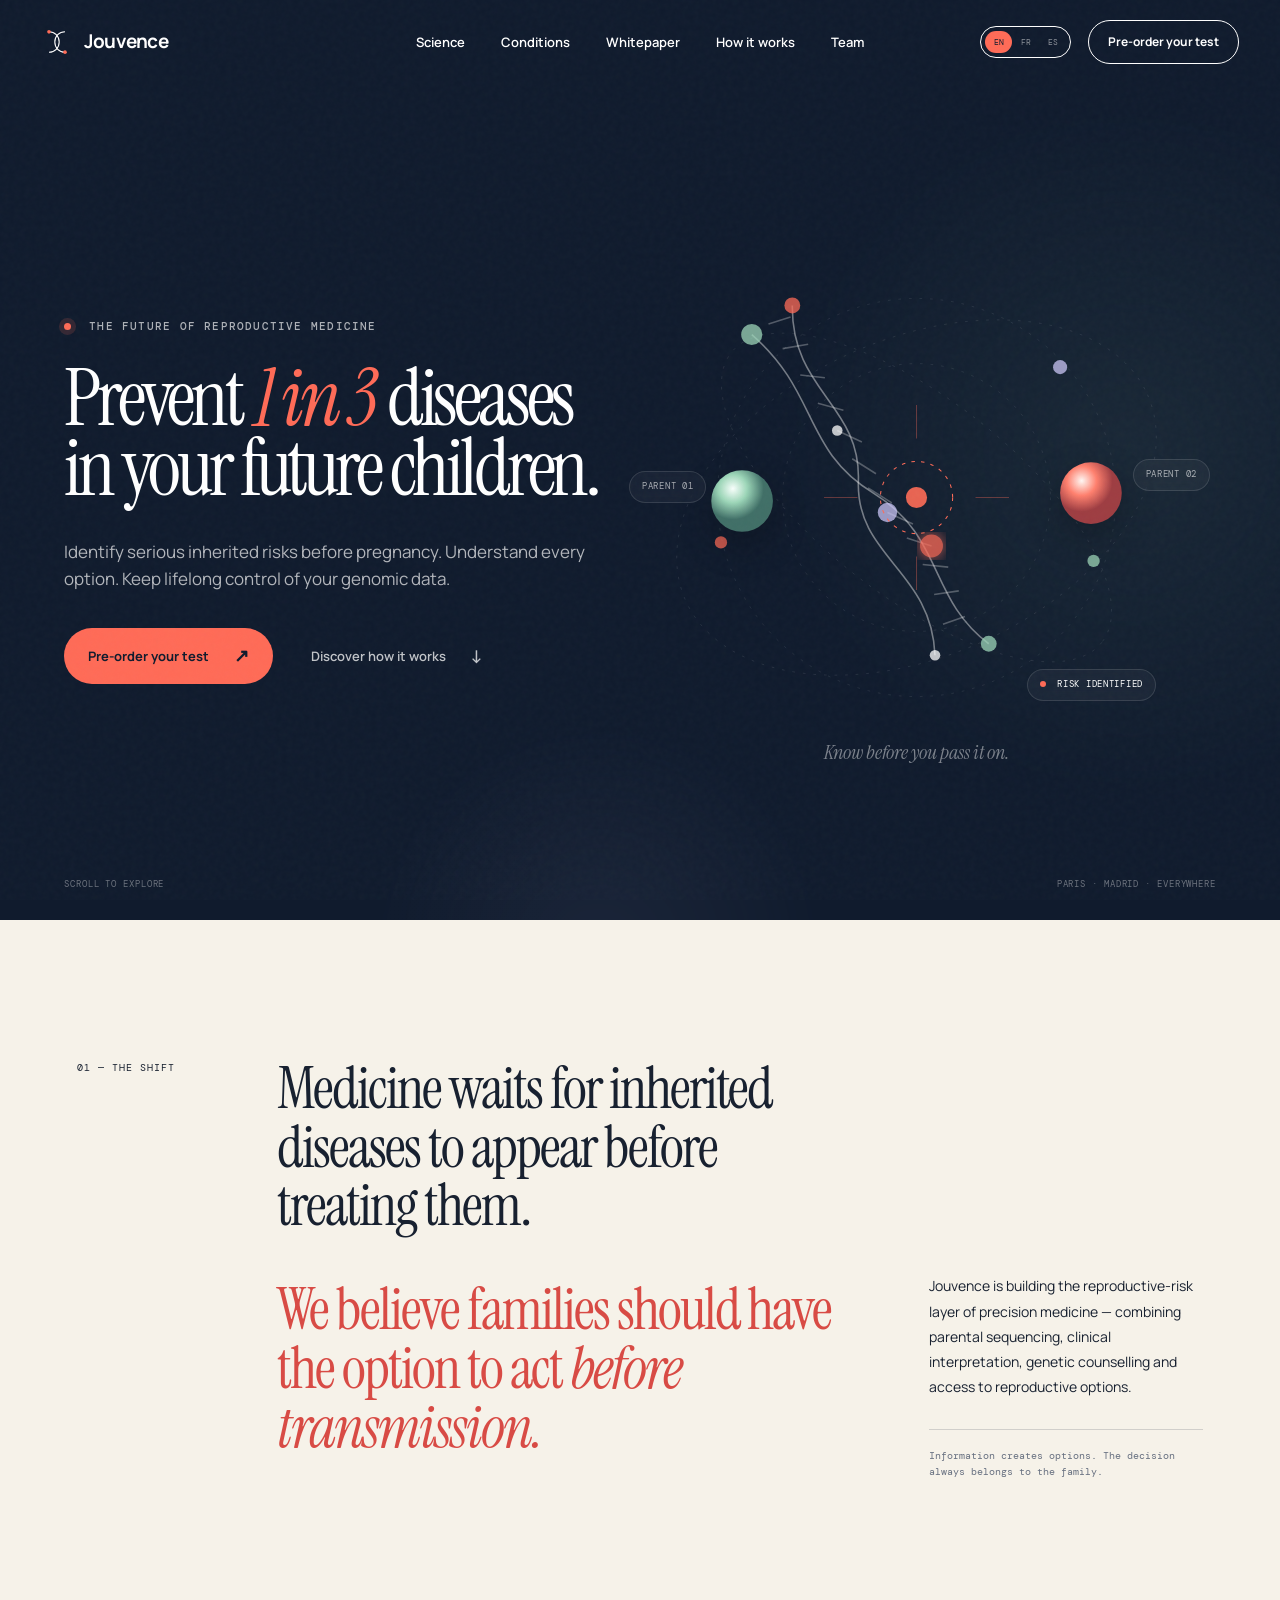
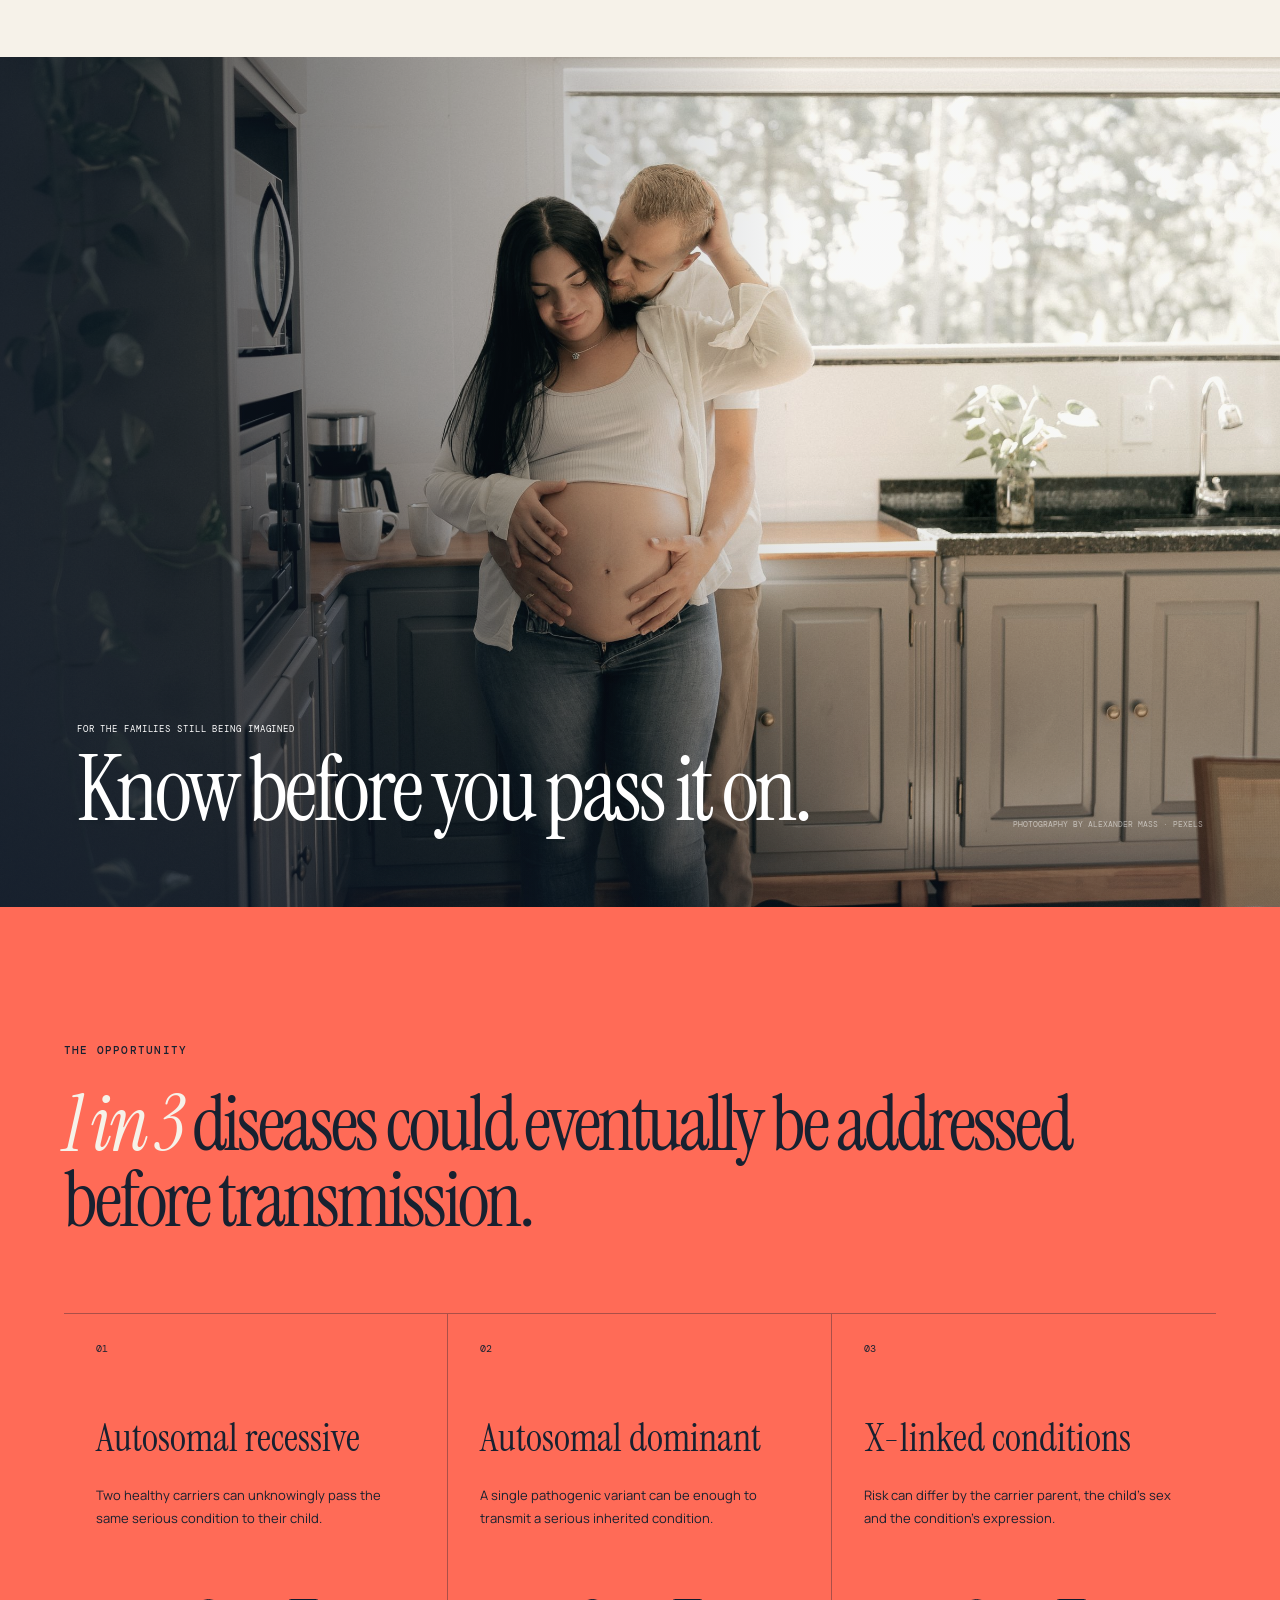
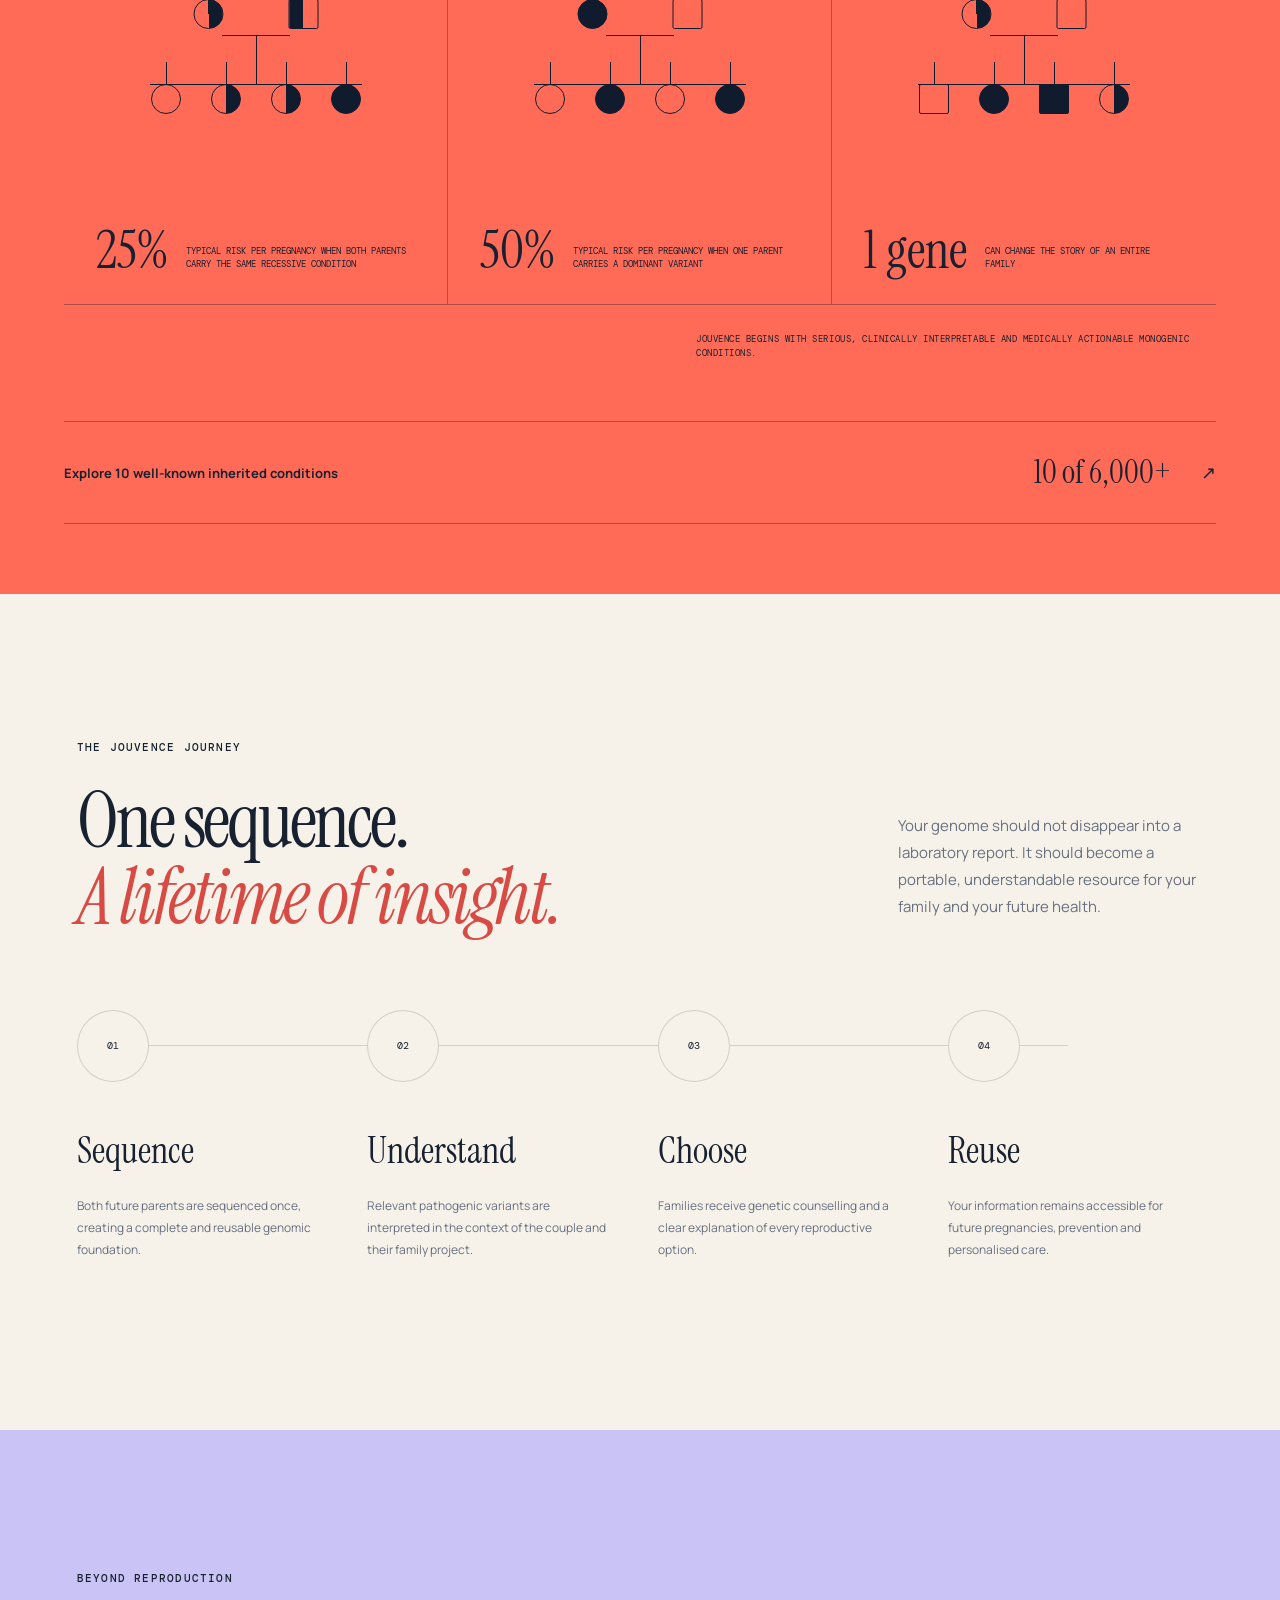
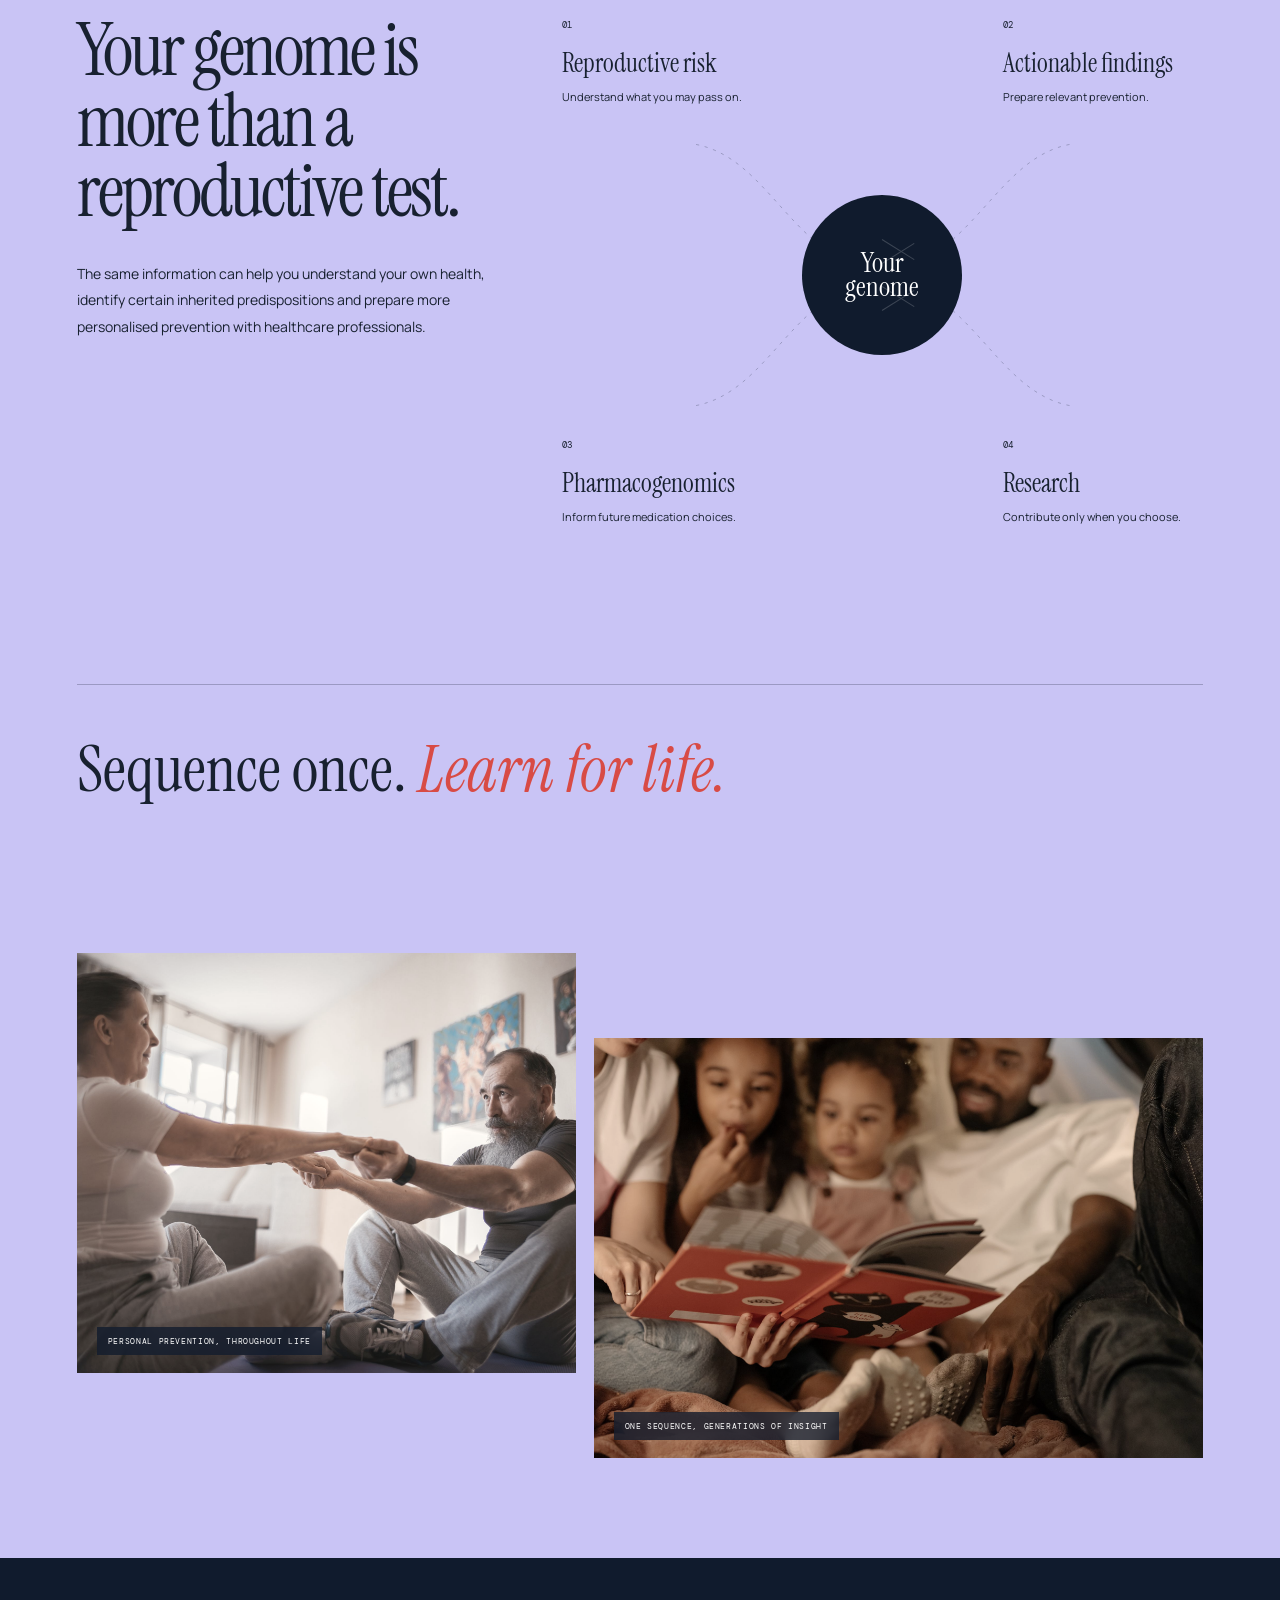
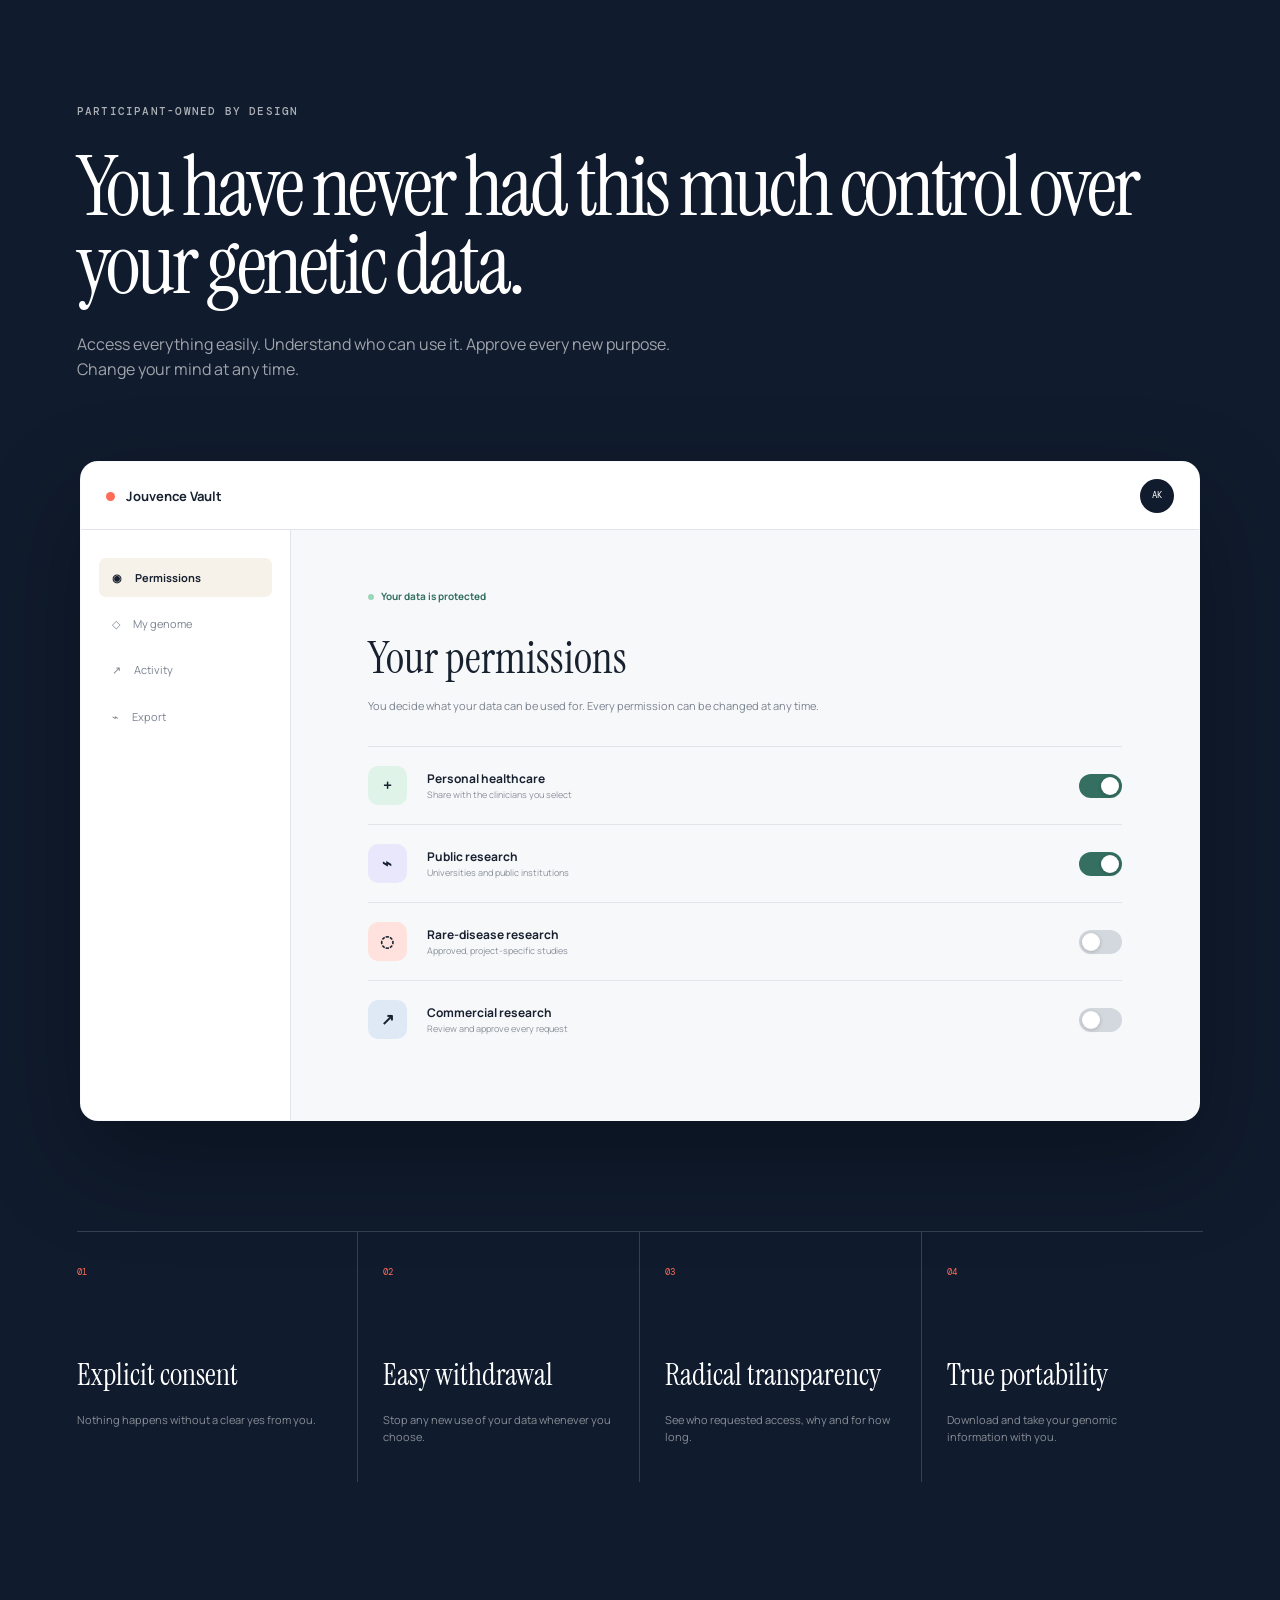
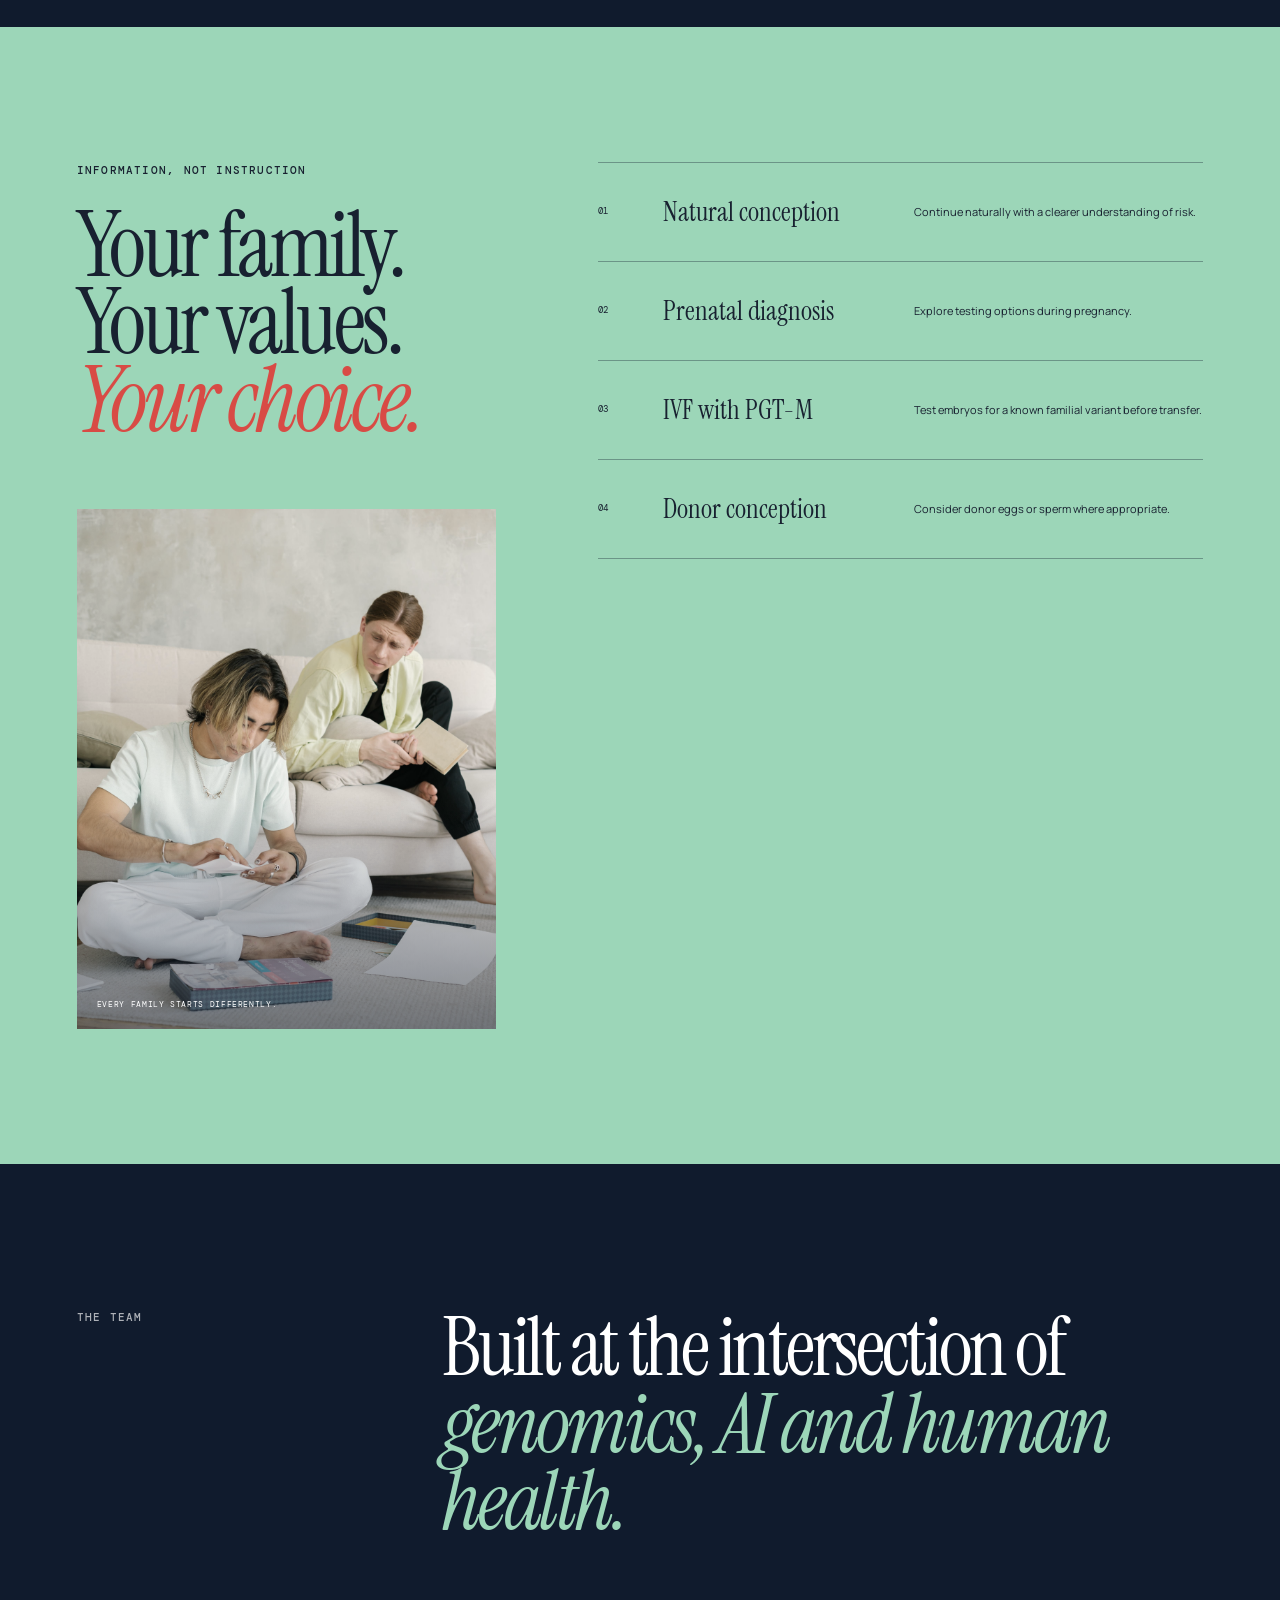
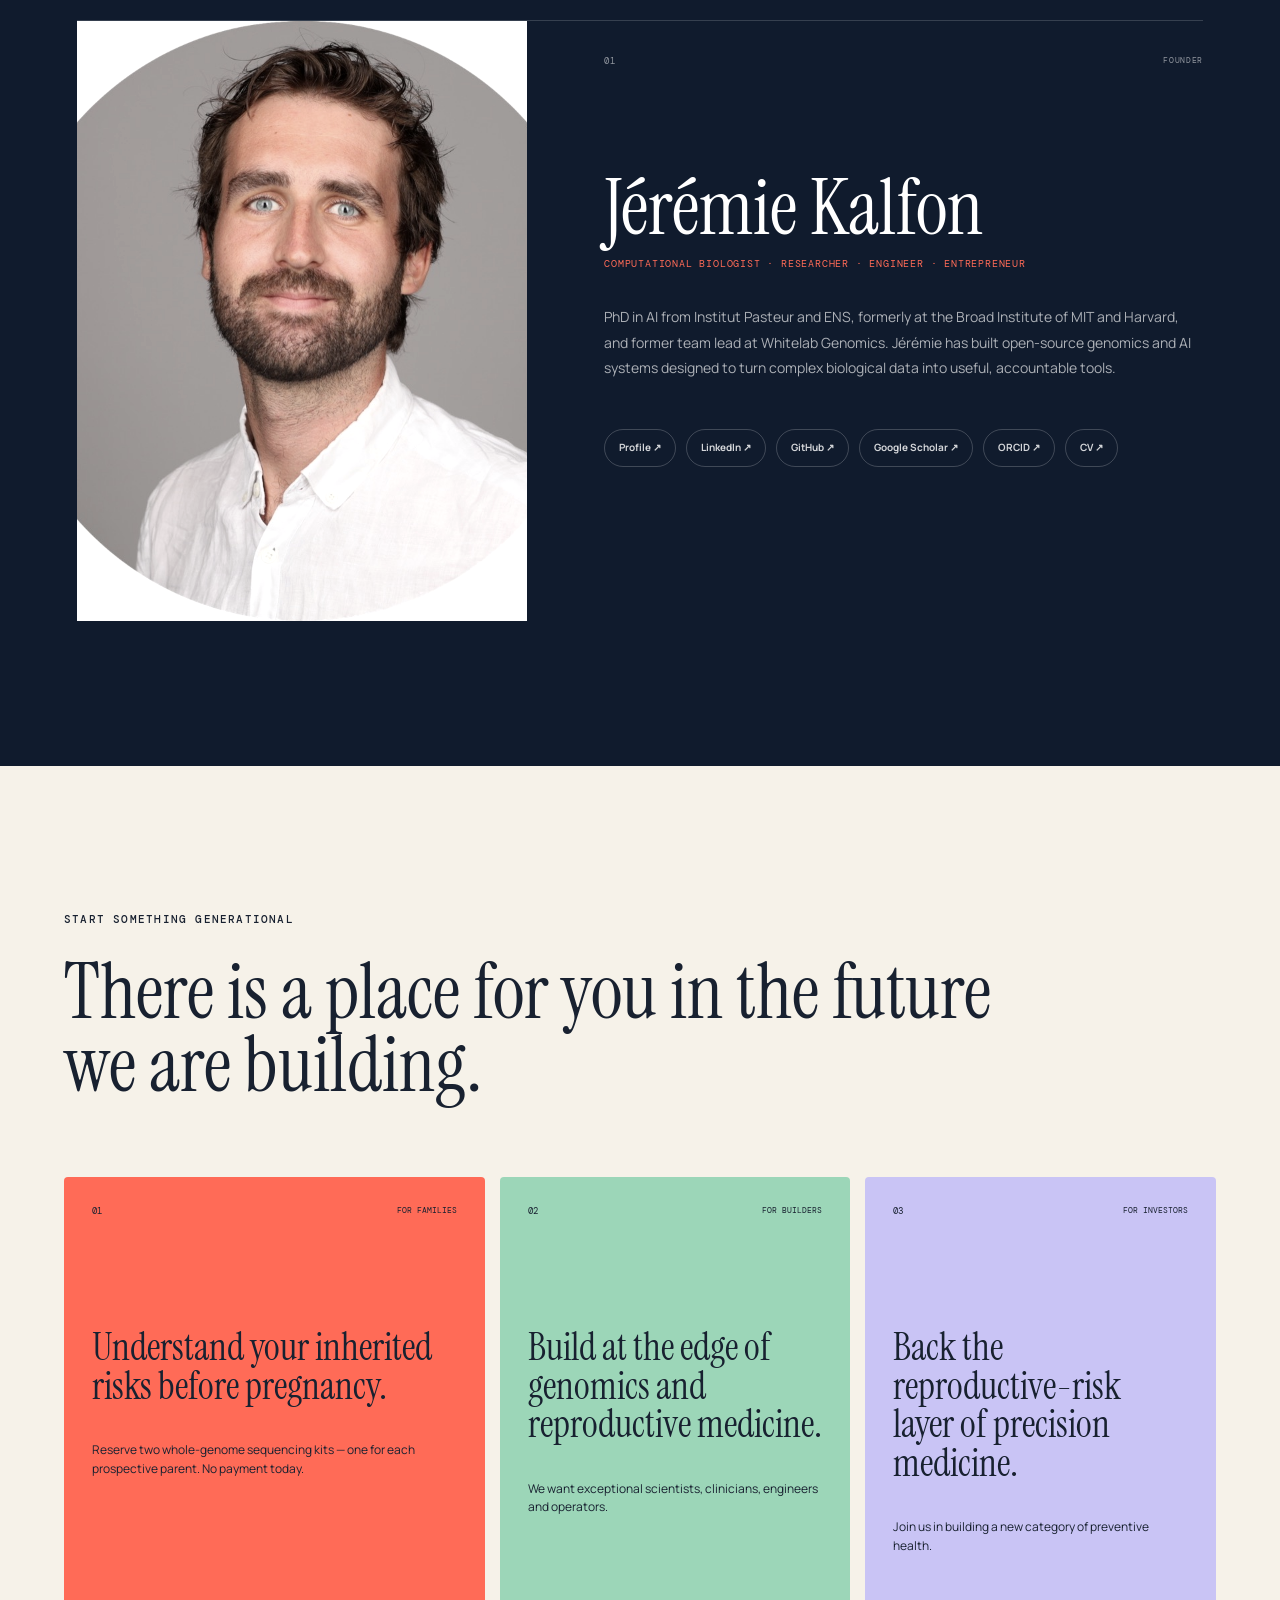
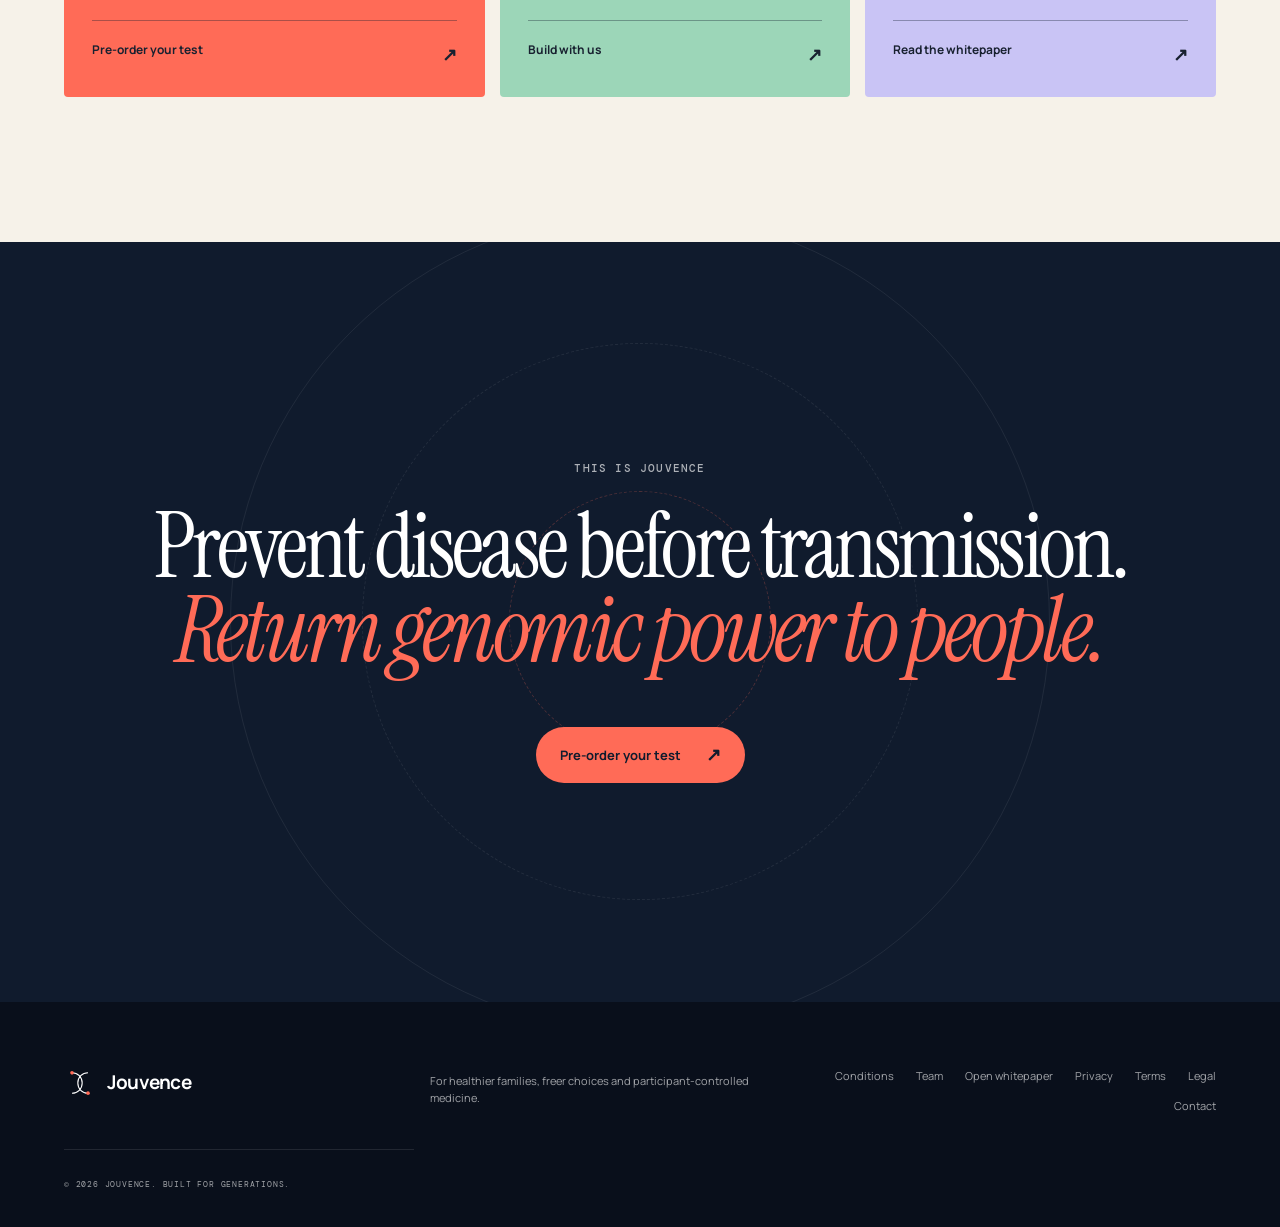
==== index.html @ 19204c52 "Optimize multilingual landing assets" ====
<!doctype html>
<html lang="en">
  <head>
    <meta charset="UTF-8" />
    <meta name="viewport" content="width=device-width, initial-scale=1.0" />
    <meta
      name="description"
      content="Jouvence identifies serious inherited risks before pregnancy and gives families control over their genomic data."
    />
    <title>Jouvence — Know before you pass it on</title>
    <script>document.documentElement.classList.add("js");</script>
    <link rel="stylesheet" href="styles.css" />
  </head>
  <body data-page="home">
    <div class="page-grain" aria-hidden="true"></div>

    <header class="site-header" data-header>
      <a class="brand" href="#top" aria-label="Jouvence home">
        <svg viewBox="0 0 44 44" aria-hidden="true">
          <path d="M11 8c8 0 14 6 14 14s-6 14-14 14" />
          <path d="M33 8c-8 0-14 6-14 14s6 14 14 14" />
          <circle cx="11" cy="8" r="2.5" />
          <circle cx="33" cy="36" r="2.5" />
        </svg>
        <span>Jouvence</span>
      </a>

      <nav class="desktop-nav" aria-label="Main navigation">
        <a href="#science">Science</a>
        <a href="diseases.html">Conditions</a>
        <a href="assets/whitepaper/jouvence-whitepaper.pdf" target="_blank" rel="noopener">Whitepaper</a>
        <a href="#journey">How it works</a>
        <a href="#team">Team</a>
      </nav>

      <div class="header-actions">
        <div class="language-switcher" aria-label="Language">
          <a href="?lang=en" data-lang-option="en">EN</a><a href="?lang=fr" data-lang-option="fr">FR</a><a href="?lang=es" data-lang-option="es">ES</a>
        </div>
        <a class="header-cta" href="preorder.html">Pre-order your test</a>
      </div>
      <button class="menu-button" type="button" aria-label="Open menu" aria-expanded="false" data-menu-button>
        <span></span><span></span>
      </button>
    </header>

    <nav class="mobile-nav" aria-label="Mobile navigation" aria-hidden="true" inert data-mobile-nav>
      <div class="mobile-language-switcher language-switcher" aria-label="Language">
        <a href="?lang=en" data-lang-option="en">EN</a><a href="?lang=fr" data-lang-option="fr">FR</a><a href="?lang=es" data-lang-option="es">ES</a>
      </div>
      <a href="#science">Science</a>
      <a href="diseases.html">Conditions</a>
      <a href="assets/whitepaper/jouvence-whitepaper.pdf" target="_blank" rel="noopener">Whitepaper</a>
      <a href="#journey">How it works</a>
      <a href="#control">Your data</a>
      <a href="#team">Team</a>
      <a href="preorder.html">Pre-order your test</a>
    </nav>

    <main id="top">
      <section class="hero section-dark">
        <div class="hero-glow hero-glow-one" aria-hidden="true"></div>
        <div class="hero-glow hero-glow-two" aria-hidden="true"></div>

        <div class="hero-copy reveal">
          <p class="eyebrow eyebrow-light">
            <span class="eyebrow-dot"></span>
            The future of reproductive medicine
          </p>
          <h1>
            Prevent <em>1 in 3</em> diseases<br />
            in your future children.
          </h1>
          <p class="hero-intro">
            Identify serious inherited risks before pregnancy. Understand every option. Keep lifelong
            control of your genomic data.
          </p>
          <div class="hero-actions">
            <a class="button button-primary" href="preorder.html">
              Pre-order your test
              <span aria-hidden="true">↗</span>
            </a>
            <a class="text-link text-link-light" href="#journey">
              Discover how it works
              <span aria-hidden="true">↓</span>
            </a>
          </div>
        </div>

        <div class="genome-stage reveal reveal-delay" aria-label="Two parental genomes coming together">
          <div class="genome-label label-one">Parent 01</div>
          <div class="genome-label label-two">Parent 02</div>
          <div class="genome-label label-match"><span></span> Risk identified</div>
          <svg class="genome-orbit" viewBox="0 0 680 680" role="img" aria-labelledby="genome-title">
            <title id="genome-title">Two parental genomes converging as an inherited risk is identified</title>
            <defs>
              <radialGradient id="orbA" cx="35%" cy="30%">
                <stop offset="0" stop-color="#f9fffc" />
                <stop offset=".46" stop-color="#9cd6b8" />
                <stop offset="1" stop-color="#406f67" />
              </radialGradient>
              <radialGradient id="orbB" cx="35%" cy="30%">
                <stop offset="0" stop-color="#fff8f4" />
                <stop offset=".48" stop-color="#ff806e" />
                <stop offset="1" stop-color="#9e3d42" />
              </radialGradient>
              <filter id="softGlow">
                <feGaussianBlur stdDeviation="8" result="blur" />
                <feMerge><feMergeNode in="blur" /><feMergeNode in="SourceGraphic" /></feMerge>
              </filter>
            </defs>
            <g class="orbit-lines" fill="none">
              <ellipse cx="340" cy="340" rx="287" ry="180" transform="rotate(-24 340 340)" />
              <ellipse cx="340" cy="340" rx="267" ry="112" transform="rotate(38 340 340)" />
              <circle cx="340" cy="340" r="226" />
              <circle cx="340" cy="340" r="152" />
            </g>
            <g class="sequence sequence-one">
              <path d="M153 155c76 66 58 131 138 180s62 119 131 171" />
              <path d="M199 122c-1 98 78 112 75 199s83 101 87 198" />
              <g class="sequence-rungs">
                <path d="m172 143 25-8" /><path d="m188 171 29-5" /><path d="m208 201 28 3" />
                <path d="m228 233 29 8" /><path d="m250 264 28 13" /><path d="m267 296 27 17" />
                <path d="m285 329 27 17" /><path d="m307 357 29 13" /><path d="m329 386 28 9" />
                <path d="m347 416 29 3" /><path d="m360 450 28-4" /><path d="m370 484 25-9" />
              </g>
            </g>
            <g class="genome-nodes">
              <circle class="node node-green" cx="153" cy="155" r="12" />
              <circle class="node node-coral" cx="199" cy="122" r="9" />
              <circle class="node" cx="250" cy="264" r="6" />
              <circle class="node node-lilac" cx="307" cy="357" r="11" />
              <circle class="node node-coral pulse" cx="357" cy="395" r="13" filter="url(#softGlow)" />
              <circle class="node node-green" cx="422" cy="506" r="9" />
              <circle class="node" cx="361" cy="519" r="6" />
              <circle class="node node-lilac" cx="503" cy="192" r="8" />
              <circle class="node node-green" cx="541" cy="412" r="7" />
              <circle class="node node-coral" cx="118" cy="391" r="7" />
            </g>
            <g class="parent-orbs">
              <circle class="parent-orb parent-orb-one" cx="142" cy="344" r="35" fill="url(#orbA)" />
              <circle class="parent-orb parent-orb-two" cx="538" cy="335" r="35" fill="url(#orbB)" />
            </g>
            <g class="center-signal">
              <circle cx="340" cy="340" r="41" />
              <circle cx="340" cy="340" r="12" />
              <path d="M340 273v-38M340 445v-38M273 340h-38M445 340h-38" />
            </g>
          </svg>
          <p class="genome-caption">Know before you pass it on.</p>
        </div>

        <div class="hero-footnote">
          <span>Scroll to explore</span>
          <span>Paris · Madrid · Everywhere</span>
        </div>
      </section>

      <section class="manifesto section-light">
        <div class="manifesto-index">01 — The shift</div>
        <div class="manifesto-copy reveal">
          <p>Medicine waits for inherited diseases to appear before treating them.</p>
          <p class="manifesto-emphasis">
            We believe families should have the option to act <em>before transmission.</em>
          </p>
        </div>
        <div class="manifesto-aside reveal">
          <p>
            Jouvence is building the reproductive-risk layer of precision medicine — combining parental
            sequencing, clinical interpretation, genetic counselling and access to reproductive options.
          </p>
          <p class="small-note">Information creates options. The decision always belongs to the family.</p>
        </div>
      </section>

      <figure class="editorial-break">
        <img
          src="assets/photos/pregnant-couple-kitchen.jpg"
          alt="A couple embracing in a sunlit kitchen while expecting a child."
          width="2400"
          height="3600"
          decoding="async"
        />
        <figcaption>
          <span>For the families still being imagined</span>
          <strong>Know before you pass it on.</strong>
          <small>Photography by Alexander Mass · Pexels</small>
        </figcaption>
      </figure>

      <section class="science section-coral" id="science">
        <div class="section-heading reveal">
          <p class="eyebrow">The opportunity</p>
          <h2><span>1 in 3</span> diseases could eventually be addressed before transmission.</h2>
        </div>

        <div class="inheritance-grid">
          <article class="inheritance-card reveal">
            <div class="card-number">01</div>
            <h3>Autosomal recessive</h3>
            <p>Two healthy carriers can unknowingly pass the same serious condition to their child.</p>
            <div class="inheritance-visual" aria-hidden="true">
              <div class="parent pair-a"><i></i><i></i></div>
              <div class="cross-line"></div>
              <div class="children">
                <span class="clear"></span><span class="carrier"></span><span class="carrier"></span><span class="risk"></span>
              </div>
            </div>
            <div class="card-stat"><strong>25%</strong><span>typical risk per pregnancy when both parents carry the same recessive condition</span></div>
          </article>

          <article class="inheritance-card reveal reveal-delay-short">
            <div class="card-number">02</div>
            <h3>Autosomal dominant</h3>
            <p>A single pathogenic variant can be enough to transmit a serious inherited condition.</p>
            <div class="inheritance-visual" aria-hidden="true">
              <div class="parent pair-b"><i></i><i></i></div>
              <div class="cross-line"></div>
              <div class="children">
                <span class="clear"></span><span class="risk"></span><span class="clear"></span><span class="risk"></span>
              </div>
            </div>
            <div class="card-stat"><strong>50%</strong><span>typical risk per pregnancy when one parent carries a dominant variant</span></div>
          </article>

          <article class="inheritance-card reveal reveal-delay">
            <div class="card-number">03</div>
            <h3>X-linked conditions</h3>
            <p>Risk can differ by the carrier parent, the child’s sex and the condition’s expression.</p>
            <div class="inheritance-visual" aria-hidden="true">
              <div class="parent pair-c"><i></i><i></i></div>
              <div class="cross-line"></div>
              <div class="children mixed">
                <span class="square clear"></span><span class="risk"></span><span class="square risk"></span><span class="carrier"></span>
              </div>
            </div>
            <div class="card-stat"><strong>1 gene</strong><span>can change the story of an entire family</span></div>
          </article>
        </div>
        <p class="science-note">
          Jouvence begins with serious, clinically interpretable and medically actionable monogenic conditions.
        </p>
        <a class="disease-page-link" href="diseases.html">
          <span>Explore 10 well-known inherited conditions</span>
          <strong>10 of 6,000+ <i aria-hidden="true">↗</i></strong>
        </a>
      </section>

      <section class="journey section-light" id="journey">
        <div class="section-heading split-heading reveal">
          <div>
            <p class="eyebrow">The Jouvence journey</p>
            <h2>One sequence.<br /><em>A lifetime of insight.</em></h2>
          </div>
          <p>
            Your genome should not disappear into a laboratory report. It should become a portable,
            understandable resource for your family and your future health.
          </p>
        </div>

        <div class="journey-track">
          <article class="journey-step reveal">
            <div class="step-orb">01</div>
            <div class="step-copy">
              <h3>Sequence</h3>
              <p>Both future parents are sequenced once, creating a complete and reusable genomic foundation.</p>
            </div>
          </article>
          <article class="journey-step reveal">
            <div class="step-orb">02</div>
            <div class="step-copy">
              <h3>Understand</h3>
              <p>Relevant pathogenic variants are interpreted in the context of the couple and their family project.</p>
            </div>
          </article>
          <article class="journey-step reveal">
            <div class="step-orb">03</div>
            <div class="step-copy">
              <h3>Choose</h3>
              <p>Families receive genetic counselling and a clear explanation of every reproductive option.</p>
            </div>
          </article>
          <article class="journey-step reveal">
            <div class="step-orb">04</div>
            <div class="step-copy">
              <h3>Reuse</h3>
              <p>Your information remains accessible for future pregnancies, prevention and personalised care.</p>
            </div>
          </article>
        </div>
      </section>

      <section class="lifelong section-lilac">
        <div class="lifelong-intro reveal">
          <p class="eyebrow">Beyond reproduction</p>
          <h2>Your genome is more than a reproductive test.</h2>
          <p>
            The same information can help you understand your own health, identify certain inherited
            predispositions and prepare more personalised prevention with healthcare professionals.
          </p>
        </div>

        <div class="lifelong-map reveal">
          <div class="map-center">
            <div class="mini-helix"><span></span><span></span><span></span><span></span></div>
            <strong>Your<br />genome</strong>
          </div>
          <article class="map-item map-item-one"><span>01</span><h3>Reproductive risk</h3><p>Understand what you may pass on.</p></article>
          <article class="map-item map-item-two"><span>02</span><h3>Actionable findings</h3><p>Prepare relevant prevention.</p></article>
          <article class="map-item map-item-three"><span>03</span><h3>Pharmacogenomics</h3><p>Inform future medication choices.</p></article>
          <article class="map-item map-item-four"><span>04</span><h3>Research</h3><p>Contribute only when you choose.</p></article>
          <svg viewBox="0 0 800 560" aria-hidden="true">
            <path d="M400 280C286 260 259 134 166 117" />
            <path d="M400 280c114-20 141-146 234-163" />
            <path d="M400 280C286 300 259 426 166 443" />
            <path d="M400 280c114 20 141 146 234 163" />
          </svg>
        </div>
        <p class="lifelong-tagline reveal">Sequence once. <em>Learn for life.</em></p>
        <div class="life-photo-grid reveal">
          <figure>
            <img
              src="assets/photos/older-couple-wellness.jpg"
              alt="An older couple stretching together in their living room."
              width="2400"
              height="1600"
              loading="lazy"
              decoding="async"
            />
            <figcaption>Personal prevention, throughout life</figcaption>
          </figure>
          <figure>
            <img
              src="assets/photos/family-reading.jpg"
              alt="Parents and children reading together in a warmly lit blanket fort."
              width="2400"
              height="1600"
              loading="lazy"
              decoding="async"
            />
            <figcaption>One sequence, generations of insight</figcaption>
          </figure>
        </div>
      </section>

      <section class="control section-dark" id="control">
        <div class="control-heading reveal">
          <p class="eyebrow eyebrow-light">Participant-owned by design</p>
          <h2>You have never had this much control over your genetic data.</h2>
          <p>
            Access everything easily. Understand who can use it. Approve every new purpose. Change your mind at any time.
          </p>
        </div>

        <div class="control-dashboard reveal">
          <div class="dashboard-topbar">
            <div class="dashboard-brand"><span></span> Jouvence Vault</div>
            <div class="dashboard-profile">AK</div>
          </div>
          <div class="dashboard-body">
            <aside class="dashboard-sidebar" aria-label="Vault menu">
              <span class="active"><span>◉</span> Permissions</span>
              <span><span>◇</span> My genome</span>
              <span><span>↗</span> Activity</span>
              <span><span>⌁</span> Export</span>
            </aside>
            <div class="permissions">
              <div class="permissions-heading">
                <div><span class="status-dot"></span><small>Your data is protected</small></div>
                <h3>Your permissions</h3>
                <p>You decide what your data can be used for. Every permission can be changed at any time.</p>
              </div>

              <div class="permission-row">
                <div class="permission-icon green">+</div>
                <div><strong>Personal healthcare</strong><span>Share with the clinicians you select</span></div>
                <button class="toggle is-on" type="button" role="switch" aria-checked="true" aria-label="Personal healthcare permission"><span></span></button>
              </div>
              <div class="permission-row">
                <div class="permission-icon lilac">⌁</div>
                <div><strong>Public research</strong><span>Universities and public institutions</span></div>
                <button class="toggle is-on" type="button" role="switch" aria-checked="true" aria-label="Public research permission"><span></span></button>
              </div>
              <div class="permission-row">
                <div class="permission-icon coral">◌</div>
                <div><strong>Rare-disease research</strong><span>Approved, project-specific studies</span></div>
                <button class="toggle" type="button" role="switch" aria-checked="false" aria-label="Rare disease research permission"><span></span></button>
              </div>
              <div class="permission-row">
                <div class="permission-icon blue">↗</div>
                <div><strong>Commercial research</strong><span>Review and approve every request</span></div>
                <button class="toggle" type="button" role="switch" aria-checked="false" aria-label="Commercial research permission"><span></span></button>
              </div>
            </div>
          </div>
        </div>

        <div class="control-promises">
          <article class="reveal"><span>01</span><h3>Explicit consent</h3><p>Nothing happens without a clear yes from you.</p></article>
          <article class="reveal"><span>02</span><h3>Easy withdrawal</h3><p>Stop any new use of your data whenever you choose.</p></article>
          <article class="reveal"><span>03</span><h3>Radical transparency</h3><p>See who requested access, why and for how long.</p></article>
          <article class="reveal"><span>04</span><h3>True portability</h3><p>Download and take your genomic information with you.</p></article>
        </div>
      </section>

      <section class="choice section-green">
        <div class="choice-copy reveal">
          <p class="eyebrow">Information, not instruction</p>
          <h2>Your family.<br />Your values.<br /><em>Your choice.</em></h2>
          <figure class="choice-photo">
            <img
              src="assets/photos/inclusive-couple-home.jpg"
              alt="Two partners relaxing together in a bright, comfortable living room."
              width="2400"
              height="3598"
              loading="lazy"
              decoding="async"
            />
            <figcaption>Every family starts differently.</figcaption>
          </figure>
        </div>
        <div class="choice-options">
          <article class="reveal"><span>01</span><h3>Natural conception</h3><p>Continue naturally with a clearer understanding of risk.</p></article>
          <article class="reveal"><span>02</span><h3>Prenatal diagnosis</h3><p>Explore testing options during pregnancy.</p></article>
          <article class="reveal"><span>03</span><h3>IVF with PGT-M</h3><p>Test embryos for a known familial variant before transfer.</p></article>
          <article class="reveal"><span>04</span><h3>Donor conception</h3><p>Consider donor eggs or sperm where appropriate.</p></article>
        </div>
      </section>

      <section class="team section-dark" id="team">
        <div class="team-heading reveal">
          <p class="eyebrow eyebrow-light">The team</p>
          <h2>Built at the intersection of <em>genomics, AI and human health.</em></h2>
        </div>
        <article class="founder-card reveal">
          <figure class="founder-portrait">
            <img
              src="assets/photos/jeremie-kalfon.jpg"
              alt="Jérémie Kalfon, founder of Jouvence"
              width="900"
              height="899"
              loading="lazy"
              decoding="async"
            />
          </figure>
          <div class="founder-copy">
            <div class="founder-title"><span>01</span><small>Founder</small></div>
            <h3>Jérémie Kalfon</h3>
            <p class="founder-role">Computational biologist · researcher · engineer · entrepreneur</p>
            <p>
              PhD in AI from Institut Pasteur and ENS, formerly at the Broad Institute of MIT and Harvard,
              and former team lead at Whitelab Genomics. Jérémie has built open-source genomics and AI systems
              designed to turn complex biological data into useful, accountable tools.
            </p>
            <div class="founder-links" aria-label="Jérémie Kalfon profiles">
              <a href="https://www.jkobject.com/about/" target="_blank" rel="noopener">Profile ↗</a>
              <a href="https://www.linkedin.com/in/jkobject/" target="_blank" rel="noopener">LinkedIn ↗</a>
              <a href="https://github.com/jkobject" target="_blank" rel="noopener">GitHub ↗</a>
              <a href="https://scholar.google.com/citations?user=zyXiydsAAAAJ&amp;hl=en" target="_blank" rel="noopener">Google Scholar ↗</a>
              <a href="https://orcid.org/0000-0002-2818-9728" target="_blank" rel="noopener">ORCID ↗</a>
              <a href="https://www.jkobject.com/assets/documents/CV-JEREMIE.pdf" target="_blank" rel="noopener">CV ↗</a>
            </div>
          </div>
        </article>
      </section>

      <section class="join section-light" id="join">
        <div class="join-heading reveal">
          <p class="eyebrow">Start something generational</p>
          <h2>There is a place for you in the future we are building.</h2>
        </div>
        <div class="join-grid">
          <article class="join-card join-family reveal">
            <div class="join-card-top"><span>01</span><small>For families</small></div>
            <h3>Understand your inherited risks before pregnancy.</h3>
            <p>Reserve two whole-genome sequencing kits — one for each prospective parent. No payment today.</p>
            <a href="preorder.html">Pre-order your test <span>↗</span></a>
          </article>
          <article class="join-card join-builder reveal reveal-delay-short">
            <div class="join-card-top"><span>02</span><small>For builders</small></div>
            <h3>Build at the edge of genomics and reproductive medicine.</h3>
            <p>We want exceptional scientists, clinicians, engineers and operators.</p>
            <a href="mailto:jkobject@gmail.com?subject=Building%20Jouvence">Build with us <span>↗</span></a>
          </article>
          <article class="join-card join-investor reveal reveal-delay">
            <div class="join-card-top"><span>03</span><small>For investors</small></div>
            <h3>Back the reproductive-risk layer of precision medicine.</h3>
            <p>Join us in building a new category of preventive health.</p>
            <a href="assets/whitepaper/jouvence-whitepaper.pdf" target="_blank" rel="noopener">Read the whitepaper <span>↗</span></a>
          </article>
        </div>
      </section>

      <section class="closing section-dark">
        <div class="closing-orbit" aria-hidden="true"></div>
        <p class="eyebrow eyebrow-light reveal">This is Jouvence</p>
        <h2 class="reveal">Prevent disease before transmission.<br /><em>Return genomic power to people.</em></h2>
        <a class="button button-primary reveal" href="preorder.html">Pre-order your test <span>↗</span></a>
      </section>
    </main>

    <footer class="site-footer">
      <a class="brand footer-brand" href="#top">
        <svg viewBox="0 0 44 44" aria-hidden="true">
          <path d="M11 8c8 0 14 6 14 14s-6 14-14 14" /><path d="M33 8c-8 0-14 6-14 14s6 14 14 14" />
          <circle cx="11" cy="8" r="2.5" /><circle cx="33" cy="36" r="2.5" />
        </svg>
        <span>Jouvence</span>
      </a>
      <p>For healthier families, freer choices and participant-controlled medicine.</p>
      <div class="footer-links"><a href="diseases.html">Conditions</a><a href="#team">Team</a><a href="assets/whitepaper/jouvence-whitepaper.pdf" target="_blank" rel="noopener">Open whitepaper</a><a href="privacy.html">Privacy</a><a href="terms.html">Terms</a><a href="legal.html">Legal</a><a href="mailto:jkobject@gmail.com">Contact</a></div>
      <p class="copyright">© <span data-year></span> Jouvence. Built for generations.</p>
    </footer>

    <script src="i18n.js"></script>
    <script src="script.js"></script>
  </body>
</html>
---- styles.css ----
@font-face { font-family: "Instrument Serif"; src: url("assets/fonts/InstrumentSerif-Regular.ttf") format("truetype"); font-style: normal; font-weight: 400; font-display: swap; }
@font-face { font-family: "Instrument Serif"; src: url("assets/fonts/InstrumentSerif-Italic.ttf") format("truetype"); font-style: italic; font-weight: 400; font-display: swap; }
@font-face { font-family: "Manrope"; src: url("assets/fonts/Manrope-Regular.ttf") format("truetype"); font-style: normal; font-weight: 400; font-display: swap; }
@font-face { font-family: "Manrope"; src: url("assets/fonts/Manrope-SemiBold.ttf") format("truetype"); font-style: normal; font-weight: 600; font-display: swap; }
@font-face { font-family: "Manrope"; src: url("assets/fonts/Manrope-Bold.ttf") format("truetype"); font-style: normal; font-weight: 700; font-display: swap; }
@font-face { font-family: "DM Mono"; src: url("assets/fonts/DMMono-Regular.ttf") format("truetype"); font-style: normal; font-weight: 400; font-display: swap; }
@font-face { font-family: "DM Mono"; src: url("assets/fonts/DMMono-Medium.ttf") format("truetype"); font-style: normal; font-weight: 500; font-display: swap; }

:root {
  --midnight: #101b2d;
  --midnight-soft: #18263a;
  --ivory: #f6f2e9;
  --paper: #fffdf8;
  --coral: #ff6b57;
  --coral-deep: #d84b45;
  --green: #9cd6b8;
  --green-deep: #346f61;
  --lilac: #c9c4f5;
  --ink: #182130;
  --muted: #677080;
  --line: rgba(16, 27, 45, 0.16);
  --serif: "Instrument Serif", Georgia, serif;
  --sans: "Manrope", Arial, sans-serif;
  --mono: "DM Mono", monospace;
}

* { box-sizing: border-box; }
html { scroll-behavior: smooth; }
body {
  margin: 0;
  background: var(--ivory);
  color: var(--ink);
  font-family: var(--sans);
  font-size: 16px;
  line-height: 1.55;
  overflow-x: hidden;
}
a { color: inherit; text-decoration: none; }
button { font: inherit; }
a:focus-visible, button:focus-visible { outline: 3px solid var(--coral); outline-offset: 4px; }
.page-grain {
  position: fixed;
  inset: 0;
  z-index: 99;
  opacity: 0.035;
  pointer-events: none;
  background-image: url("data:image/svg+xml,%3Csvg viewBox='0 0 180 180' xmlns='http://www.w3.org/2000/svg'%3E%3Cfilter id='n'%3E%3CfeTurbulence type='fractalNoise' baseFrequency='.9' numOctaves='4' stitchTiles='stitch'/%3E%3C/filter%3E%3Crect width='100%25' height='100%25' filter='url(%23n)' opacity='.8'/%3E%3C/svg%3E");
}

.site-header {
  position: fixed;
  top: 0;
  left: 0;
  right: 0;
  z-index: 50;
  height: 84px;
  display: grid;
  grid-template-columns: 1fr auto 1fr;
  align-items: center;
  padding: 0 3.2vw;
  color: #fff;
  transition: background 0.35s, color 0.35s, height 0.35s, box-shadow 0.35s;
}
.site-header.is-scrolled {
  height: 70px;
  color: var(--ink);
  background: rgba(246, 242, 233, 0.9);
  box-shadow: 0 1px 0 rgba(16, 27, 45, 0.08);
  backdrop-filter: blur(18px);
}
.site-header.menu-open { color: var(--ink); background: var(--ivory); }
.brand { display: inline-flex; align-items: center; gap: 11px; width: max-content; font-weight: 700; font-size: 19px; letter-spacing: -0.04em; }
.brand svg { width: 32px; height: 32px; fill: none; stroke: currentColor; stroke-width: 1.5; }
.brand svg circle { fill: var(--coral); stroke: none; }
.desktop-nav { display: flex; gap: 36px; font-size: 13px; font-weight: 600; }
.desktop-nav a { position: relative; }
.desktop-nav a::after { content: ""; position: absolute; left: 0; right: 100%; bottom: -7px; height: 1px; background: currentColor; transition: right 0.25s; }
.desktop-nav a:hover::after { right: 0; }
.header-cta { justify-self: end; padding: 12px 19px; border: 1px solid currentColor; border-radius: 999px; font-size: 12px; font-weight: 700; transition: background .25s, color .25s; }
.header-cta:hover { background: var(--coral); border-color: var(--coral); color: #fff; }
.header-actions { justify-self: end; display: flex; align-items: center; gap: 17px; }
.language-switcher { display: inline-flex; align-items: center; padding: 4px; border: 1px solid currentColor; border-radius: 999px; font-family: var(--mono); font-size: 8px; line-height: 1; }
.language-switcher a { min-width: 27px; padding: 7px 6px; border-radius: 999px; text-align: center; opacity: .52; transition: opacity .2s, color .2s, background .2s; }
.language-switcher a:hover { opacity: 1; }
.language-switcher a.is-active { color: var(--midnight); background: var(--coral); opacity: 1; }
.site-header.is-scrolled .language-switcher a.is-active, .site-header.menu-open .language-switcher a.is-active { color: white; background: var(--midnight); }
.mobile-language-switcher { align-self: flex-start; margin-bottom: 22px; font-family: var(--mono); font-size: 10px; }
.menu-button, .mobile-nav { display: none; }

.section-dark { background: var(--midnight); color: white; }
.section-light { background: var(--ivory); }
.section-coral { background: var(--coral); }
.section-lilac { background: var(--lilac); }
.section-green { background: var(--green); }
.eyebrow { margin: 0 0 28px; font-family: var(--mono); font-size: 11px; text-transform: uppercase; letter-spacing: .11em; font-weight: 500; }
.eyebrow-light { color: rgba(255,255,255,.66); }
.eyebrow-dot { display: inline-block; width: 7px; height: 7px; margin-right: 10px; border-radius: 50%; background: var(--coral); box-shadow: 0 0 0 5px rgba(255,107,87,.15); }
.button { display: inline-flex; justify-content: center; align-items: center; gap: 25px; min-height: 56px; padding: 0 24px; border-radius: 999px; font-size: 13px; font-weight: 700; transition: transform .25s, background .25s; }
.button:hover { transform: translateY(-2px); }
.button-primary { color: var(--midnight); background: var(--coral); }
.button-primary:hover { background: #ff836f; }
.button span { font-size: 18px; }
.text-link { display: inline-flex; gap: 24px; align-items: center; font-size: 13px; font-weight: 600; }
.text-link span { font-size: 18px; transition: transform .25s; }
.text-link:hover span { transform: translateY(4px); }
.text-link-light { color: rgba(255,255,255,.74); }

.hero { position: relative; min-height: 920px; height: 100svh; padding: 150px 5vw 68px; display: grid; grid-template-columns: minmax(460px, .96fr) minmax(510px, 1.04fr); align-items: center; overflow: hidden; }
.hero::after { content: ""; position: absolute; inset: 0; background: linear-gradient(90deg, rgba(16,27,45,.18), transparent 48%); pointer-events: none; }
.hero-copy { position: relative; z-index: 4; max-width: 760px; }
.hero h1 { margin: 0; font-family: var(--serif); font-size: clamp(64px, 6.25vw, 112px); line-height: .88; letter-spacing: -.052em; font-weight: 400; }
.hero h1 em { margin-inline: .045em; color: var(--coral); font-weight: 400; }
.hero-intro { max-width: 600px; margin: 34px 0 36px; color: rgba(255,255,255,.68); font-size: clamp(17px, 1.25vw, 21px); line-height: 1.6; }
.hero-actions { display: flex; align-items: center; gap: 38px; }
.hero-glow { position: absolute; border-radius: 50%; filter: blur(2px); opacity: .5; }
.hero-glow-one { width: 760px; height: 760px; right: -230px; top: 70px; background: radial-gradient(circle, rgba(156,214,184,.14), transparent 68%); }
.hero-glow-two { width: 480px; height: 480px; left: 28%; bottom: -270px; background: radial-gradient(circle, rgba(201,196,245,.12), transparent 70%); }
.genome-stage { position: relative; z-index: 3; justify-self: center; width: min(100%, 720px); aspect-ratio: 1; }
.genome-orbit { width: 100%; height: 100%; overflow: visible; }
.orbit-lines { stroke: rgba(255,255,255,.095); stroke-width: 1; stroke-dasharray: 3 9; }
.sequence { fill: none; stroke: rgba(255,255,255,.42); stroke-width: 1.8; }
.sequence-rungs { stroke: rgba(255,255,255,.28); }
.genome-nodes .node { fill: white; opacity: .75; }
.genome-nodes .node-green { fill: var(--green); }
.genome-nodes .node-coral { fill: var(--coral); }
.genome-nodes .node-lilac { fill: var(--lilac); }
.parent-orb { filter: drop-shadow(0 15px 20px rgba(0,0,0,.22)); }
.center-signal { fill: none; stroke: var(--coral); stroke-width: 1.2; }
.center-signal circle:first-child { stroke-dasharray: 4 7; animation: spin 18s linear infinite; transform-origin: center; }
.center-signal circle:nth-child(2) { fill: var(--coral); stroke: none; opacity: .9; animation: signal 2.8s ease-in-out infinite; transform-origin: center; }
.center-signal path { stroke: rgba(255,107,87,.35); }
.pulse { animation: pulse 2.8s ease-in-out infinite; transform-origin: 357px 395px; }
.parent-orb-one { animation: floatOne 7s ease-in-out infinite; }
.parent-orb-two { animation: floatTwo 8s ease-in-out infinite; }
.genome-label { position: absolute; z-index: 2; padding: 8px 12px; color: rgba(255,255,255,.62); border: 1px solid rgba(255,255,255,.12); background: rgba(255,255,255,.04); border-radius: 99px; font-family: var(--mono); font-size: 9px; letter-spacing: .08em; text-transform: uppercase; backdrop-filter: blur(8px); }
.label-one { left: 2%; top: 45%; }
.label-two { right: 1%; top: 43%; }
.label-match { right: 10%; bottom: 17%; color: white; }
.label-match span { display: inline-block; width: 6px; height: 6px; margin-right: 6px; background: var(--coral); border-radius: 50%; }
.genome-caption { position: absolute; left: 50%; bottom: 6%; transform: translateX(-50%); margin: 0; color: rgba(255,255,255,.45); font-family: var(--serif); font-size: 20px; font-style: italic; white-space: nowrap; }
.hero-footnote { position: absolute; z-index: 4; left: 5vw; right: 5vw; bottom: 28px; display: flex; justify-content: space-between; color: rgba(255,255,255,.38); font-family: var(--mono); font-size: 9px; text-transform: uppercase; letter-spacing: .1em; }

.manifesto { padding: 140px 6vw 155px; display: grid; grid-template-columns: .45fr 2.1fr 1fr; gap: 6vw; }
.manifesto-index { font-family: var(--mono); font-size: 10px; text-transform: uppercase; letter-spacing: .1em; }
.manifesto-copy p { margin: 0 0 45px; font-family: var(--serif); font-size: clamp(43px, 4.5vw, 78px); line-height: 1.02; letter-spacing: -.035em; }
.manifesto-copy .manifesto-emphasis { color: var(--coral-deep); }
.manifesto-copy em { font-weight: 400; }
.manifesto-aside { align-self: end; padding-bottom: 12px; }
.manifesto-aside > p:first-child { font-size: 14px; line-height: 1.8; }
.small-note { margin-top: 30px; padding-top: 18px; border-top: 1px solid var(--line); color: var(--muted); font-family: var(--mono); font-size: 10px; line-height: 1.6; }

.editorial-break { position: relative; height: min(76vw, 850px); min-height: 560px; margin: 0; overflow: hidden; background: var(--midnight); }
.editorial-break::after { content: ""; position: absolute; inset: 0; background: linear-gradient(90deg, rgba(16,27,45,.72), rgba(16,27,45,.03) 62%), linear-gradient(0deg, rgba(16,27,45,.42), transparent 50%); }
.editorial-break img { width: 100%; height: 100%; object-fit: cover; object-position: center 54%; filter: saturate(.8) sepia(.08); }
.editorial-break figcaption { position: absolute; z-index: 2; left: 6vw; right: 6vw; bottom: 6vw; display: flex; flex-direction: column; color: white; }
.editorial-break figcaption span { margin-bottom: 13px; font-family: var(--mono); font-size: 9px; text-transform: uppercase; letter-spacing: .1em; }
.editorial-break figcaption strong { max-width: 760px; font-family: var(--serif); font-size: clamp(58px, 7vw, 112px); line-height: .9; font-weight: 400; letter-spacing: -.04em; }
.editorial-break figcaption small { position: absolute; right: 0; bottom: 0; color: rgba(255,255,255,.55); font-family: var(--mono); font-size: 8px; text-transform: uppercase; }

.science { padding: 135px 5vw 70px; }
.section-heading { max-width: 1150px; margin-bottom: 75px; }
.section-heading h2 { margin: 0; font-family: var(--serif); font-size: clamp(50px, 6vw, 96px); font-weight: 400; line-height: .98; letter-spacing: -.04em; }
.section-heading h2 span { color: var(--ivory); font-style: italic; }
.inheritance-grid { display: grid; grid-template-columns: repeat(3, 1fr); border-top: 1px solid rgba(16,27,45,.35); border-bottom: 1px solid rgba(16,27,45,.35); }
.inheritance-card { min-height: 590px; padding: 27px 32px 32px; display: flex; flex-direction: column; border-right: 1px solid rgba(16,27,45,.35); }
.inheritance-card:last-child { border-right: 0; }
.card-number { font-family: var(--mono); font-size: 10px; }
.inheritance-card h3 { margin: 62px 0 14px; font-family: var(--serif); font-weight: 400; font-size: 39px; line-height: 1; }
.inheritance-card > p { min-height: 80px; max-width: 400px; font-size: 13px; line-height: 1.7; }
.inheritance-visual { position: relative; height: 180px; margin: 18px 0 24px; }
.parent { position: absolute; top: 4px; left: 50%; transform: translateX(-50%); display: flex; gap: 65px; }
.parent i, .children span { display: block; width: 30px; height: 30px; border: 1px solid var(--midnight); border-radius: 50%; }
.parent i:last-child { border-radius: 2px; }
.pair-a i:first-child { background: conic-gradient(var(--midnight) 0 50%, transparent 50%); }
.pair-a i:last-child { background: linear-gradient(90deg, var(--midnight) 50%, transparent 50%); }
.pair-b i:first-child { background: var(--midnight); }
.pair-c i:first-child { background: conic-gradient(var(--midnight) 0 50%, transparent 50%); }
.cross-line { position: absolute; top: 40px; left: 50%; width: 1px; height: 50px; background: var(--midnight); }
.cross-line::before { content: ""; position: absolute; left: -34px; top: 0; width: 68px; height: 1px; background: var(--midnight); }
.cross-line::after { content: ""; position: absolute; left: -106px; bottom: 0; width: 212px; height: 1px; background: var(--midnight); }
.children { position: absolute; left: 50%; top: 89px; transform: translateX(-50%); display: flex; gap: 30px; }
.children span { position: relative; }
.children span::before { content: ""; position: absolute; left: 50%; bottom: 100%; width: 1px; height: 23px; background: var(--midnight); }
.children .square { border-radius: 2px; }
.children .carrier { background: conic-gradient(var(--midnight) 0 50%, transparent 50%); }
.children .risk { background: var(--midnight); }
.card-stat { margin-top: auto; display: grid; grid-template-columns: auto 1fr; gap: 18px; align-items: end; }
.card-stat strong { font-family: var(--serif); font-size: 52px; font-weight: 400; line-height: .8; }
.card-stat span { max-width: 250px; font-family: var(--mono); font-size: 9px; line-height: 1.5; text-transform: uppercase; }
.science-note { margin: 28px 0 0 auto; max-width: 520px; font-family: var(--mono); font-size: 9px; text-transform: uppercase; letter-spacing: .06em; }
.disease-page-link { margin-top: 60px; padding: 26px 0; display: flex; justify-content: space-between; align-items: center; border-top: 1px solid rgba(16,27,45,.36); border-bottom: 1px solid rgba(16,27,45,.36); transition: padding .25s; }
.disease-page-link:hover { padding-left: 14px; padding-right: 14px; }
.disease-page-link span { font-size: 13px; font-weight: 700; }
.disease-page-link strong { display: flex; align-items: center; gap: 30px; font-family: var(--serif); font-size: 32px; font-weight: 400; }
.disease-page-link i { font-family: var(--sans); font-size: 18px; font-style: normal; }

.journey { padding: 145px 6vw 170px; }
.split-heading { max-width: none; display: grid; grid-template-columns: 1.25fr .55fr; gap: 10vw; align-items: end; }
.split-heading h2 { font-size: clamp(55px, 6vw, 96px); }
.split-heading h2 em { color: var(--coral-deep); font-weight: 400; }
.split-heading > p { max-width: 510px; color: var(--muted); font-size: 15px; line-height: 1.8; }
.journey-track { position: relative; display: grid; grid-template-columns: repeat(4, 1fr); gap: 2.8vw; }
.journey-track::before { content: ""; position: absolute; top: 35px; left: 36px; right: 12%; height: 1px; background: var(--line); }
.journey-step { position: relative; }
.step-orb { position: relative; z-index: 1; width: 72px; height: 72px; display: grid; place-items: center; border: 1px solid var(--line); border-radius: 50%; background: var(--ivory); font-family: var(--mono); font-size: 10px; transition: background .3s, color .3s, transform .3s; }
.journey-step:hover .step-orb { background: var(--coral); transform: scale(1.08); }
.step-copy { padding: 40px 10px 0 0; }
.step-copy h3 { margin: 0 0 16px; font-family: var(--serif); font-size: 37px; font-weight: 400; }
.step-copy p { margin: 0; max-width: 260px; color: var(--muted); font-size: 12px; line-height: 1.8; }

.lifelong { position: relative; padding: 140px 6vw 100px; display: grid; grid-template-columns: .82fr 1.25fr; gap: 5vw; overflow: hidden; }
.lifelong-intro { max-width: 570px; }
.lifelong-intro h2 { margin: 0 0 34px; font-family: var(--serif); font-size: clamp(55px, 5.8vw, 92px); line-height: .95; font-weight: 400; letter-spacing: -.04em; }
.lifelong-intro > p:last-child { max-width: 500px; font-size: 14px; line-height: 1.9; }
.lifelong-map { position: relative; min-height: 610px; }
.lifelong-map > svg { position: absolute; inset: 0; width: 100%; height: 100%; fill: none; stroke: rgba(16,27,45,.3); stroke-width: 1; stroke-dasharray: 4 7; }
.map-center { position: absolute; z-index: 2; left: 50%; top: 50%; transform: translate(-50%,-50%); width: 160px; height: 160px; display: grid; place-items: center; border-radius: 50%; background: var(--midnight); color: white; text-align: center; }
.map-center strong { font-family: var(--serif); font-size: 27px; font-weight: 400; line-height: .9; }
.mini-helix { position: absolute; inset: 28px; opacity: .18; }
.mini-helix span { position: absolute; left: 50%; width: 38px; height: 1px; background: white; transform-origin: left; }
.mini-helix span:nth-child(1) { top: 16px; transform: rotate(32deg); }.mini-helix span:nth-child(2) { top: 40px; transform: rotate(-32deg); }.mini-helix span:nth-child(3) { bottom: 40px; transform: rotate(32deg); }.mini-helix span:nth-child(4) { bottom: 16px; transform: rotate(-32deg); }
.map-item { position: absolute; z-index: 2; width: 200px; }
.map-item span { font-family: var(--mono); font-size: 9px; }
.map-item h3 { margin: 8px 0 5px; font-family: var(--serif); font-size: 26px; font-weight: 400; }
.map-item p { margin: 0; font-size: 11px; }
.map-item-one { left: 0; top: 40px; }.map-item-two { right: 0; top: 40px; }.map-item-three { left: 0; bottom: 55px; }.map-item-four { right: 0; bottom: 55px; }
.lifelong-tagline { grid-column: 1/-1; margin: 40px 0 0; border-top: 1px solid rgba(16,27,45,.25); padding-top: 35px; font-family: var(--serif); font-size: clamp(45px, 5vw, 76px); }
.lifelong-tagline em { color: var(--coral-deep); }
.life-photo-grid { grid-column: 1/-1; display: grid; grid-template-columns: .9fr 1.1fr; gap: 18px; margin-top: 70px; }
.life-photo-grid figure { position: relative; height: 420px; margin: 0; overflow: hidden; background: var(--midnight); }
.life-photo-grid figure:nth-child(2) { margin-top: 85px; }
.life-photo-grid img { width: 100%; height: 100%; object-fit: cover; filter: saturate(.72) sepia(.1); transition: transform .8s; }
.life-photo-grid figure:hover img { transform: scale(1.025); }
.life-photo-grid figcaption { position: absolute; left: 20px; bottom: 18px; padding: 8px 11px; background: rgba(16,27,45,.76); color: white; font-family: var(--mono); font-size: 8px; text-transform: uppercase; letter-spacing: .08em; backdrop-filter: blur(8px); }

.control { padding: 145px 6vw; }
.control-heading { max-width: 1070px; margin-bottom: 80px; }
.control-heading h2 { margin: 0 0 28px; font-family: var(--serif); font-size: clamp(55px, 6.6vw, 104px); font-weight: 400; line-height: .92; letter-spacing: -.04em; }
.control-heading > p:last-child { max-width: 650px; color: rgba(255,255,255,.6); }
.control-dashboard { max-width: 1120px; margin: 0 auto; border: 1px solid rgba(255,255,255,.13); border-radius: 18px; background: #f7f8fa; color: var(--ink); overflow: hidden; box-shadow: 0 40px 100px rgba(0,0,0,.3); }
.dashboard-topbar { height: 68px; padding: 0 25px; display: flex; justify-content: space-between; align-items: center; border-bottom: 1px solid #e1e5e9; background: white; }
.dashboard-brand { font-size: 13px; font-weight: 700; }.dashboard-brand span { display: inline-block; width: 9px; height: 9px; margin-right: 8px; background: var(--coral); border-radius: 50%; }
.dashboard-profile { width: 34px; height: 34px; display: grid; place-items: center; background: var(--midnight); color: white; border-radius: 50%; font-family: var(--mono); font-size: 9px; }
.dashboard-body { display: grid; grid-template-columns: 210px 1fr; min-height: 590px; }
.dashboard-sidebar { padding: 28px 18px; border-right: 1px solid #e1e5e9; background: white; }
.dashboard-sidebar > span { display: flex; gap: 13px; align-items: center; margin-bottom: 7px; padding: 11px 13px; border-radius: 7px; color: #7b8390; font-size: 11px; }
.dashboard-sidebar > span.active { background: var(--ivory); color: var(--ink); font-weight: 700; }
.permissions { padding: 52px clamp(30px, 6vw, 90px); }
.permissions-heading small { color: var(--green-deep); font-size: 10px; font-weight: 700; }.status-dot { display: inline-block; width: 6px; height: 6px; margin-right: 7px; background: var(--green); border-radius: 50%; }
.permissions-heading h3 { margin: 17px 0 5px; font-family: var(--serif); font-size: 44px; font-weight: 400; }
.permissions-heading p { margin: 0 0 32px; max-width: 550px; color: #7b8390; font-size: 11px; }
.permission-row { display: grid; grid-template-columns: 43px 1fr auto; gap: 16px; align-items: center; padding: 19px 0; border-top: 1px solid #e1e5e9; }
.permission-icon { width: 39px; height: 39px; display: grid; place-items: center; border-radius: 10px; font-weight: 700; }.permission-icon.green { background: #dff3e9; }.permission-icon.lilac { background: #e9e7fc; }.permission-icon.coral { background: #ffe2dd; }.permission-icon.blue { background: #dfe9f6; }
.permission-row > div:nth-child(2) { display: flex; flex-direction: column; }.permission-row strong { font-size: 12px; }.permission-row span { color: #8a919b; font-size: 9px; }
.toggle { position: relative; width: 43px; height: 24px; padding: 0; border: 0; border-radius: 999px; background: #d3d8de; cursor: pointer; transition: background .25s; }
.toggle span { position: absolute; top: 3px; left: 3px; width: 18px; height: 18px; border-radius: 50%; background: white; box-shadow: 0 1px 4px rgba(0,0,0,.2); transition: transform .25s; }
.toggle.is-on { background: var(--green-deep); }.toggle.is-on span { transform: translateX(19px); }
.control-promises { margin-top: 110px; display: grid; grid-template-columns: repeat(4,1fr); border-top: 1px solid rgba(255,255,255,.16); }
.control-promises article { min-height: 250px; padding: 25px 25px 10px 0; border-right: 1px solid rgba(255,255,255,.16); }
.control-promises article:not(:first-child) { padding-left: 25px; }
.control-promises article:last-child { border-right: 0; }
.control-promises span { color: var(--coral); font-family: var(--mono); font-size: 9px; }
.control-promises h3 { margin: 70px 0 12px; font-family: var(--serif); font-size: 30px; font-weight: 400; }
.control-promises p { color: rgba(255,255,255,.5); font-size: 11px; }

.choice { padding: 135px 6vw; display: grid; grid-template-columns: .9fr 1.3fr; gap: 8vw; }
.choice-copy h2 { margin: 0; font-family: var(--serif); font-size: clamp(66px, 7vw, 108px); line-height: .86; font-weight: 400; letter-spacing: -.04em; }
.choice-copy h2 em { color: var(--coral-deep); }
.choice-photo { position: relative; width: min(100%, 470px); height: 520px; margin: 70px 0 0; overflow: hidden; }
.choice-photo img { width: 100%; height: 100%; object-fit: cover; object-position: center 42%; filter: saturate(.72) sepia(.08); }
.choice-photo::after { content: ""; position: absolute; inset: 0; background: linear-gradient(0deg, rgba(16,27,45,.5), transparent 45%); }
.choice-photo figcaption { position: absolute; z-index: 1; left: 20px; bottom: 18px; color: white; font-family: var(--mono); font-size: 8px; text-transform: uppercase; letter-spacing: .08em; }
.choice-options { border-top: 1px solid rgba(16,27,45,.35); }
.choice-options article { display: grid; grid-template-columns: 45px 1fr 1.25fr; gap: 20px; align-items: center; padding: 28px 0; border-bottom: 1px solid rgba(16,27,45,.35); }
.choice-options span { font-family: var(--mono); font-size: 9px; }.choice-options h3 { margin: 0; font-family: var(--serif); font-size: 27px; font-weight: 400; }.choice-options p { margin: 0; font-size: 11px; line-height: 1.6; }

.team { padding: 145px 6vw; }
.team-heading { display: grid; grid-template-columns: .55fr 1.45fr; gap: 6vw; align-items: start; margin-bottom: 80px; }
.team-heading h2 { max-width: 980px; margin: 0; font-family: var(--serif); font-size: clamp(55px, 6.4vw, 98px); line-height: .94; font-weight: 400; letter-spacing: -.04em; }
.team-heading h2 em { color: var(--green); font-weight: 400; }
.founder-card { display: grid; grid-template-columns: minmax(300px, .8fr) minmax(480px, 1.2fr); max-width: 1220px; margin-left: auto; border-top: 1px solid rgba(255,255,255,.16); }
.founder-portrait { position: relative; min-height: 600px; margin: 0; overflow: hidden; background: var(--midnight-soft); }
.founder-portrait img { width: 100%; height: 100%; object-fit: cover; filter: saturate(.72) contrast(1.04); }
.founder-copy { padding: 34px 0 10px 6vw; }
.founder-title { display: flex; justify-content: space-between; color: rgba(255,255,255,.55); font-family: var(--mono); font-size: 9px; text-transform: uppercase; letter-spacing: .08em; }
.founder-copy h3 { margin: 105px 0 12px; font-family: var(--serif); font-size: clamp(54px, 6vw, 88px); line-height: .92; font-weight: 400; }
.founder-role { color: var(--coral); font-family: var(--mono); font-size: 10px; text-transform: uppercase; letter-spacing: .08em; }
.founder-copy > p:not(.founder-role) { max-width: 650px; margin: 32px 0 48px; color: rgba(255,255,255,.65); font-size: 14px; line-height: 1.85; }
.founder-links { display: flex; flex-wrap: wrap; gap: 10px; }
.founder-links a { padding: 10px 14px; border: 1px solid rgba(255,255,255,.2); border-radius: 999px; color: rgba(255,255,255,.82); font-size: 10px; font-weight: 700; transition: border-color .25s, color .25s, background .25s; }
.founder-links a:hover { border-color: var(--green); background: var(--green); color: var(--midnight); }

.join { padding: 145px 5vw; }
.join-heading { max-width: 940px; margin-bottom: 75px; }
.join-heading h2 { margin: 0; font-family: var(--serif); font-size: clamp(55px, 6vw, 94px); line-height: .95; font-weight: 400; }
.join-grid { display: grid; grid-template-columns: 1.2fr 1fr 1fr; gap: 15px; }
.join-card { min-height: 520px; padding: 28px; display: flex; flex-direction: column; border-radius: 4px; transition: transform .35s; }
.join-card:hover { transform: translateY(-8px); }.join-family { background: var(--coral); }.join-builder { background: var(--green); }.join-investor { background: var(--lilac); }
.join-card-top { display: flex; justify-content: space-between; font-family: var(--mono); font-size: 9px; text-transform: uppercase; }
.join-card h3 { margin: 110px 0 24px; font-family: var(--serif); font-size: clamp(34px, 3vw, 50px); line-height: 1; font-weight: 400; }
.join-card p { max-width: 400px; font-size: 12px; }.join-card a { margin-top: auto; padding-top: 20px; display: flex; justify-content: space-between; border-top: 1px solid rgba(16,27,45,.35); font-size: 12px; font-weight: 700; }.join-card a span { font-size: 18px; }

.closing { position: relative; min-height: 760px; padding: 150px 6vw; display: flex; flex-direction: column; align-items: center; justify-content: center; text-align: center; overflow: hidden; }
.closing h2 { position: relative; z-index: 2; margin: 0 0 55px; font-family: var(--serif); font-size: clamp(58px, 7vw, 110px); line-height: .93; font-weight: 400; letter-spacing: -.04em; }
.closing h2 em { color: var(--coral); font-weight: 400; }.closing .button { position: relative; z-index: 2; }.closing .eyebrow { position: relative; z-index: 2; }
.closing-orbit { position: absolute; width: 820px; height: 820px; border: 1px solid rgba(255,255,255,.07); border-radius: 50%; }
.closing-orbit::before, .closing-orbit::after { content: ""; position: absolute; inset: 16%; border: 1px dashed rgba(255,255,255,.08); border-radius: 50%; }.closing-orbit::after { inset: 34%; border-color: rgba(255,107,87,.25); animation: spin 25s linear infinite; }

.site-footer { padding: 65px 5vw 32px; display: grid; grid-template-columns: 1fr 1fr 1.25fr; gap: 30px; align-items: start; background: #090f1b; color: rgba(255,255,255,.62); font-size: 11px; }
.footer-brand { color: white; }.site-footer > p { margin: 5px 0; max-width: 350px; }.footer-links { justify-self: end; display: flex; flex-wrap: wrap; justify-content: flex-end; gap: 13px 22px; }.footer-links a:hover { color: white; }.copyright { grid-column: 1/-1; padding-top: 28px; border-top: 1px solid rgba(255,255,255,.1); font-family: var(--mono); font-size: 8px; text-transform: uppercase; letter-spacing: .1em; }

.reveal { opacity: 1; transform: none; }
.js .reveal { opacity: 0; transform: translateY(25px); transition: opacity .8s ease, transform .8s ease; }
.reveal-delay-short { transition-delay: .1s; }.reveal-delay { transition-delay: .2s; }
.reveal.is-visible { opacity: 1; transform: translateY(0); }
@keyframes spin { to { transform: rotate(360deg); } }
@keyframes pulse { 50% { transform: scale(1.35); opacity: .6; } }
@keyframes signal { 50% { transform: scale(1.45); opacity: .55; } }
@keyframes floatOne { 50% { transform: translate(14px,-8px); } }
@keyframes floatTwo { 50% { transform: translate(-12px,10px); } }

@media (max-width: 1050px) {
  .desktop-nav, .header-actions { display: none; }
  .site-header { grid-template-columns: 1fr auto; }
  .menu-button { display: block; position: relative; width: 42px; height: 42px; padding: 0; border: 1px solid currentColor; border-radius: 50%; background: transparent; color: inherit; }
  .menu-button span { position: absolute; left: 12px; right: 12px; height: 1px; background: currentColor; transition: transform .25s, top .25s; }.menu-button span:first-child { top: 16px; }.menu-button span:last-child { top: 23px; }.menu-button[aria-expanded="true"] span:first-child { top: 20px; transform: rotate(45deg); }.menu-button[aria-expanded="true"] span:last-child { top: 20px; transform: rotate(-45deg); }
  .mobile-nav { position: fixed; z-index: 45; inset: 0; padding: 120px 6vw 45px; display: flex; flex-direction: column; gap: 25px; background: var(--ivory); color: var(--ink); font-family: var(--serif); font-size: 37px; visibility: hidden; transform: translateY(-100%); transition: transform .45s cubic-bezier(.76,0,.24,1), visibility 0s .45s; }.mobile-nav.is-open { visibility: visible; transform: translateY(0); transition-delay: 0s; }
  .hero { min-height: 1000px; height: auto; grid-template-columns: 1fr; padding-top: 155px; }
  .hero-copy { max-width: 800px; }.genome-stage { width: min(680px, 85vw); margin-top: -10px; }
  .manifesto { grid-template-columns: 100px 1fr; }.manifesto-aside { grid-column: 2; max-width: 550px; }
  .inheritance-card { padding-left: 20px; padding-right: 20px; }
  .lifelong { grid-template-columns: 1fr; }.lifelong-map { max-width: 800px; width: 100%; margin: 30px auto 0; }
  .choice { grid-template-columns: 1fr; }.choice-copy { margin-bottom: 20px; }
  .team-heading { grid-template-columns: 1fr; }.founder-card { grid-template-columns: .9fr 1.1fr; }
}

@media (max-width: 760px) {
  .site-header { height: 70px; padding: 0 20px; }
  .hero { min-height: 930px; padding: 125px 22px 70px; align-content: start; }
  .hero-copy { min-width: 0; }.hero h1 { font-size: clamp(46px, 12vw, 68px); line-height: .9; }
  .hero-intro { font-size: 16px; }.hero-actions { align-items: flex-start; flex-direction: column; gap: 24px; }
  .genome-stage { width: 118vw; margin-left: -14vw; margin-top: -10px; }.genome-label { display: none; }.genome-caption { bottom: 3%; }
  .hero-footnote { left: 22px; right: 22px; }.hero-footnote span:last-child { display: none; }
  .manifesto, .science, .journey, .lifelong, .control, .choice, .team, .join { padding: 95px 22px; }
  .editorial-break { height: 720px; min-height: 0; }.editorial-break img { object-position: 58% center; }.editorial-break figcaption { left: 22px; right: 22px; bottom: 38px; }.editorial-break figcaption small { position: static; margin-top: 25px; }.editorial-break figcaption strong { font-size: 55px; }
  .manifesto { display: block; }.manifesto-index { margin-bottom: 55px; }.manifesto-copy p { font-size: 45px; }.manifesto-aside { margin-top: 65px; }
  .section-heading { margin-bottom: 48px; }.section-heading h2 { font-size: 49px; }
  .inheritance-grid { grid-template-columns: 1fr; }.inheritance-card { min-height: 540px; border-right: 0; border-bottom: 1px solid rgba(16,27,45,.35); }.inheritance-card:last-child { border-bottom: 0; }
  .disease-page-link { align-items: flex-start; flex-direction: column; gap: 12px; }.disease-page-link strong { font-size: 29px; }
  .split-heading { grid-template-columns: 1fr; gap: 40px; }.split-heading h2 { font-size: 54px; }
  .journey-track { grid-template-columns: 1fr; gap: 48px; }.journey-track::before { top: 20px; bottom: 50px; left: 25px; right: auto; width: 1px; height: auto; }.journey-step { display: grid; grid-template-columns: 50px 1fr; gap: 24px; }.step-orb { width: 50px; height: 50px; }.step-copy { padding: 0; }.step-copy h3 { margin-top: 5px; }
  .lifelong-intro h2 { font-size: 52px; }.lifelong-map { min-height: 680px; }.lifelong-map svg { display: none; }.map-center { width: 130px; height: 130px; }.map-item { width: 145px; }.map-item-one { left: 0; top: 20px; }.map-item-two { right: 0; top: 20px; text-align: right; }.map-item-three { left: 0; bottom: 20px; }.map-item-four { right: 0; bottom: 20px; text-align: right; }.lifelong-tagline { font-size: 45px; }
  .life-photo-grid { grid-template-columns: 1fr; }.life-photo-grid figure { height: 330px; }.life-photo-grid figure:nth-child(2) { margin-top: 0; }
  .control-heading h2 { font-size: 52px; }.control-dashboard { margin-left: -10px; margin-right: -10px; }.dashboard-body { grid-template-columns: 1fr; min-height: auto; }.dashboard-sidebar { display: none; }.permissions { padding: 30px 20px; }.permissions-heading h3 { font-size: 37px; }.permission-row { grid-template-columns: 39px 1fr auto; gap: 11px; }.permission-row span { display: none; }
  .control-promises { grid-template-columns: 1fr 1fr; }.control-promises article { min-height: 220px; padding: 20px 20px 20px 0; border-bottom: 1px solid rgba(255,255,255,.16); }.control-promises article:not(:first-child) { padding-left: 20px; }.control-promises article:nth-child(2) { border-right: 0; }.control-promises h3 { margin-top: 40px; }
  .choice-copy h2 { font-size: 70px; }.choice-options article { grid-template-columns: 30px 1fr; }.choice-options p { grid-column: 2; }
  .choice-photo { height: 460px; margin-top: 55px; }
  .team-heading { gap: 20px; margin-bottom: 55px; }.team-heading h2 { font-size: 51px; }.founder-card { grid-template-columns: 1fr; }.founder-portrait { min-height: 0; aspect-ratio: 1; }.founder-copy { padding: 35px 0 0; }.founder-copy h3 { margin-top: 60px; font-size: 58px; }.founder-links { gap: 8px; }
  .join-heading h2 { font-size: 51px; }.join-grid { grid-template-columns: 1fr; }.join-card { min-height: 440px; }.join-card h3 { margin-top: 75px; }
  .closing { min-height: 700px; padding: 100px 22px; }.closing h2 { font-size: 52px; }
  .site-footer { grid-template-columns: 1fr; padding: 55px 22px 30px; }.footer-links { justify-self: start; justify-content: flex-start; }.copyright { grid-column: 1; }
}

@media (max-width: 360px) {
  .lifelong-map { min-height: 860px; display: flex; flex-direction: column; align-items: stretch; justify-content: center; gap: 20px; }
  .map-center { position: relative; left: auto; top: auto; transform: none; align-self: center; margin-bottom: 15px; }
  .map-item, .map-item-one, .map-item-two, .map-item-three, .map-item-four { position: static; width: 100%; text-align: left; padding-bottom: 15px; border-bottom: 1px solid rgba(16,27,45,.2); }
}

@media (prefers-reduced-motion: reduce) {
  html { scroll-behavior: auto; }
  *, *::before, *::after { animation-duration: .01ms !important; animation-iteration-count: 1 !important; transition-duration: .01ms !important; }
  .js .reveal { opacity: 1; transform: none; }
}
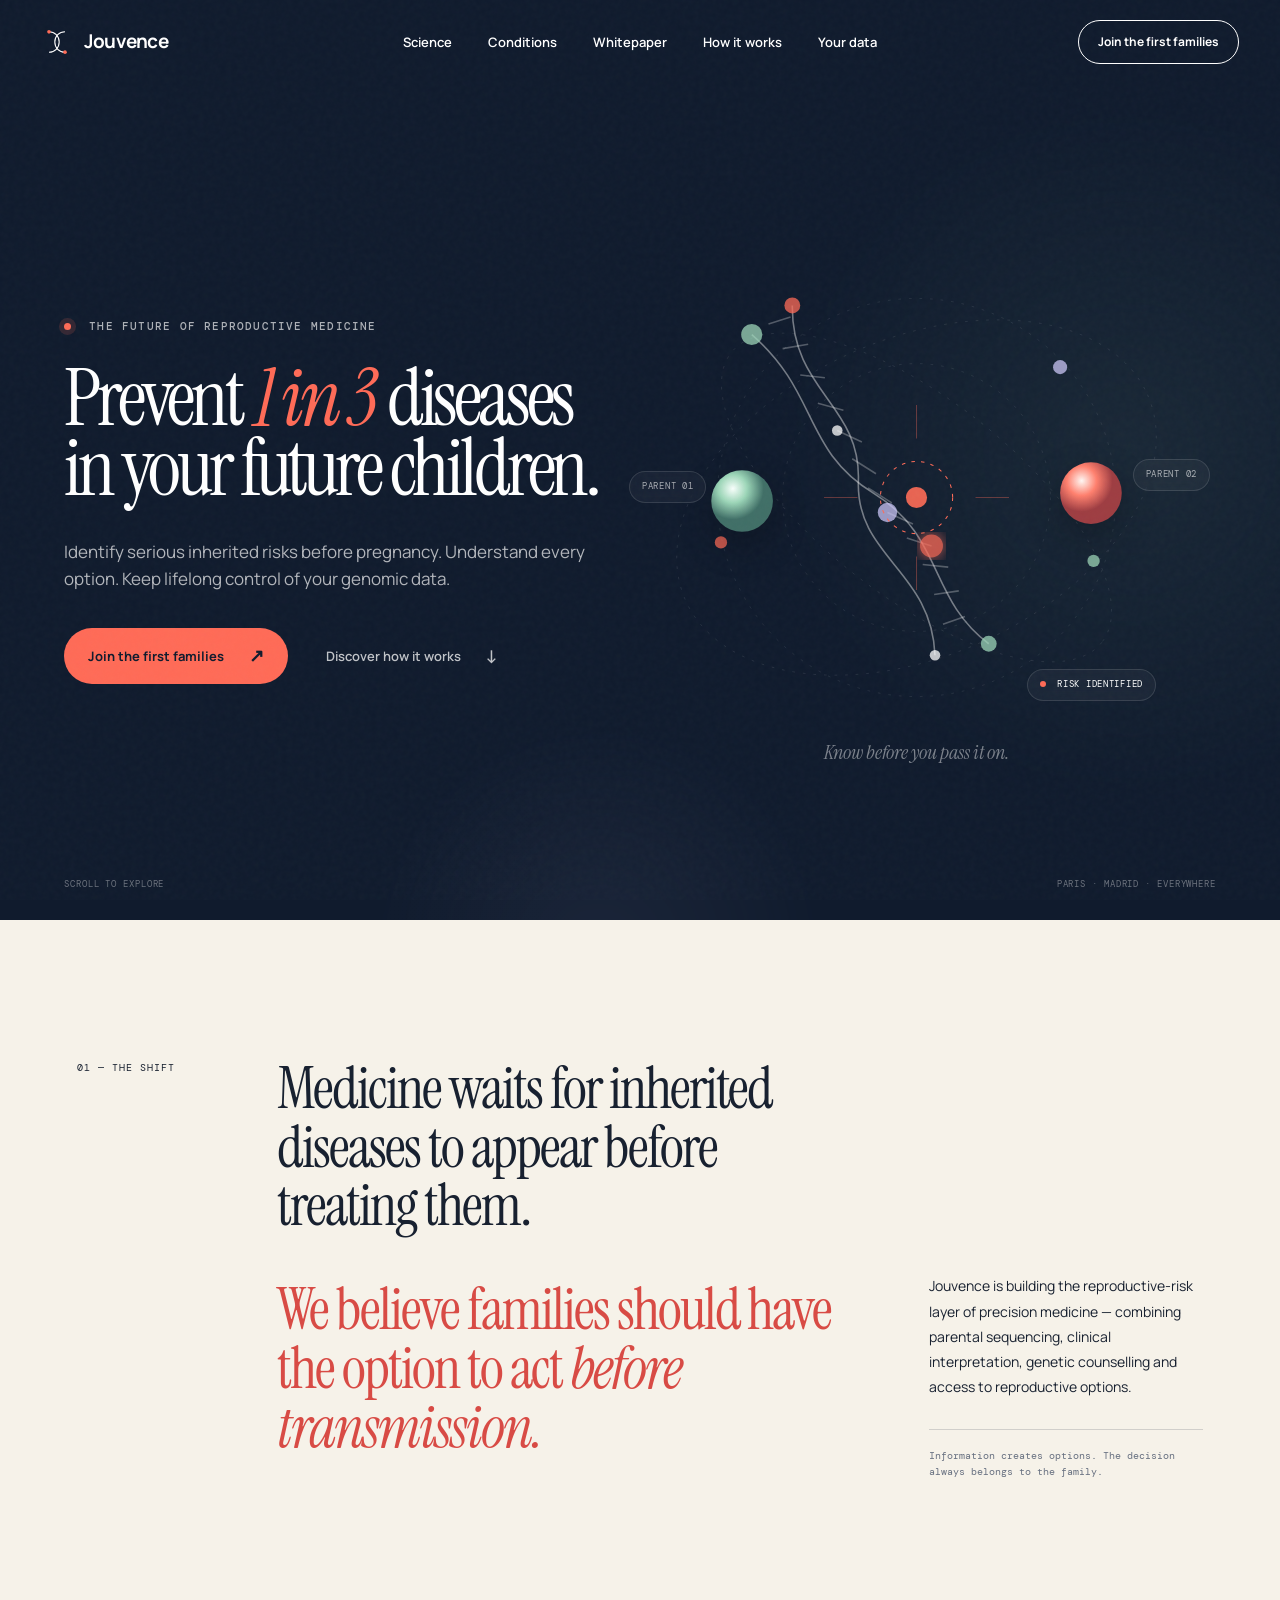
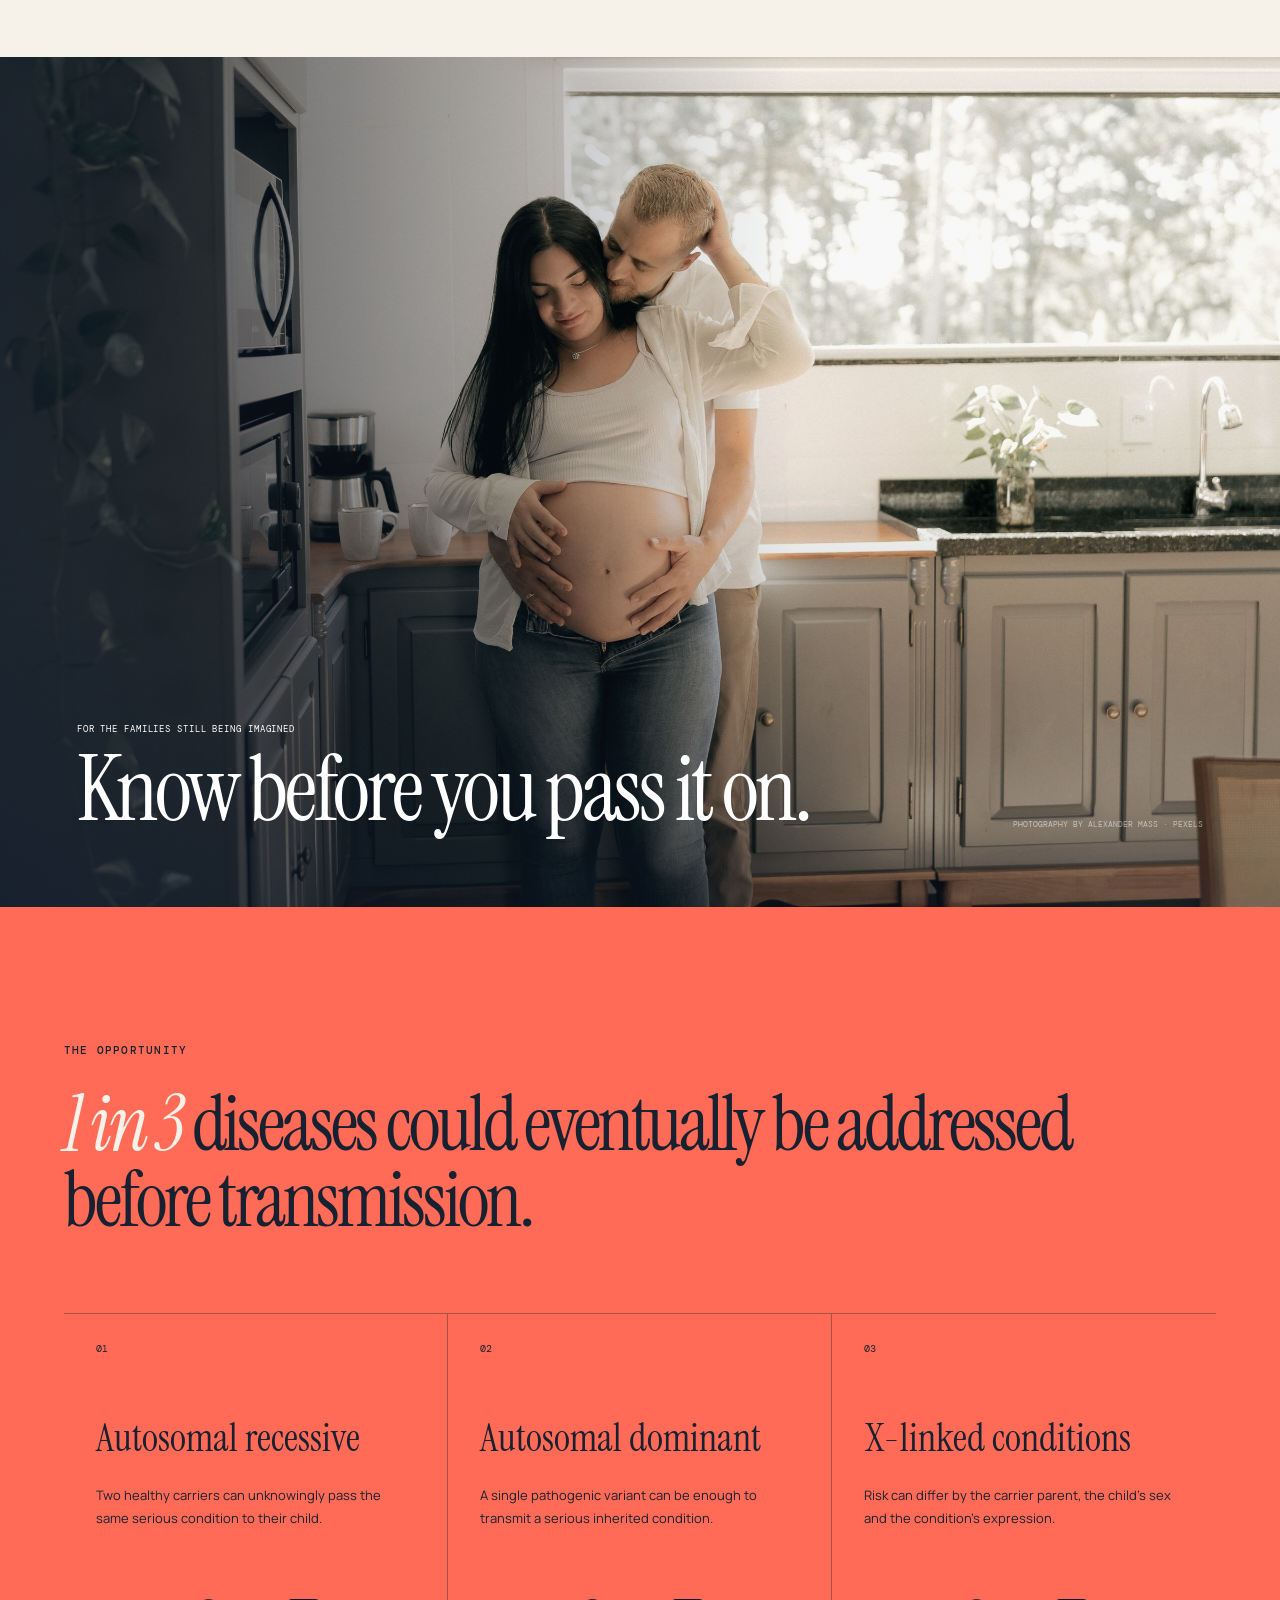
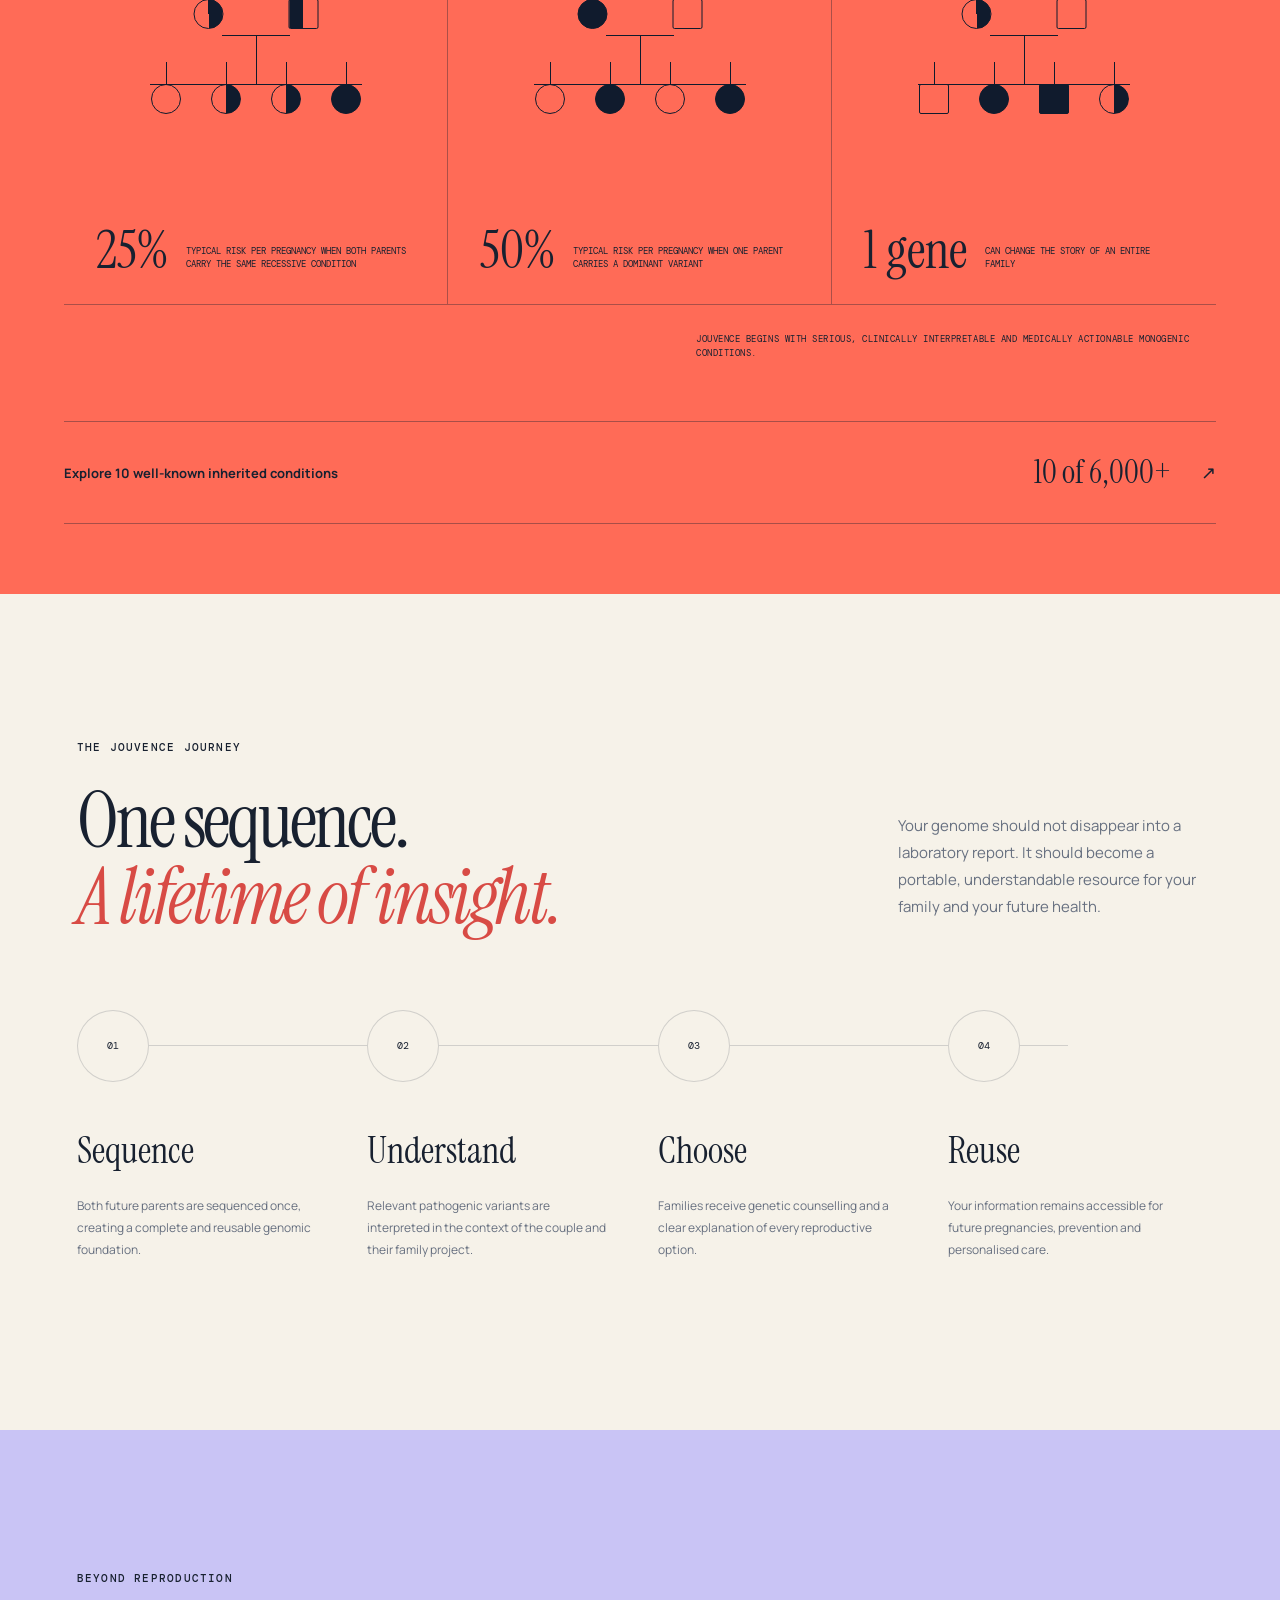
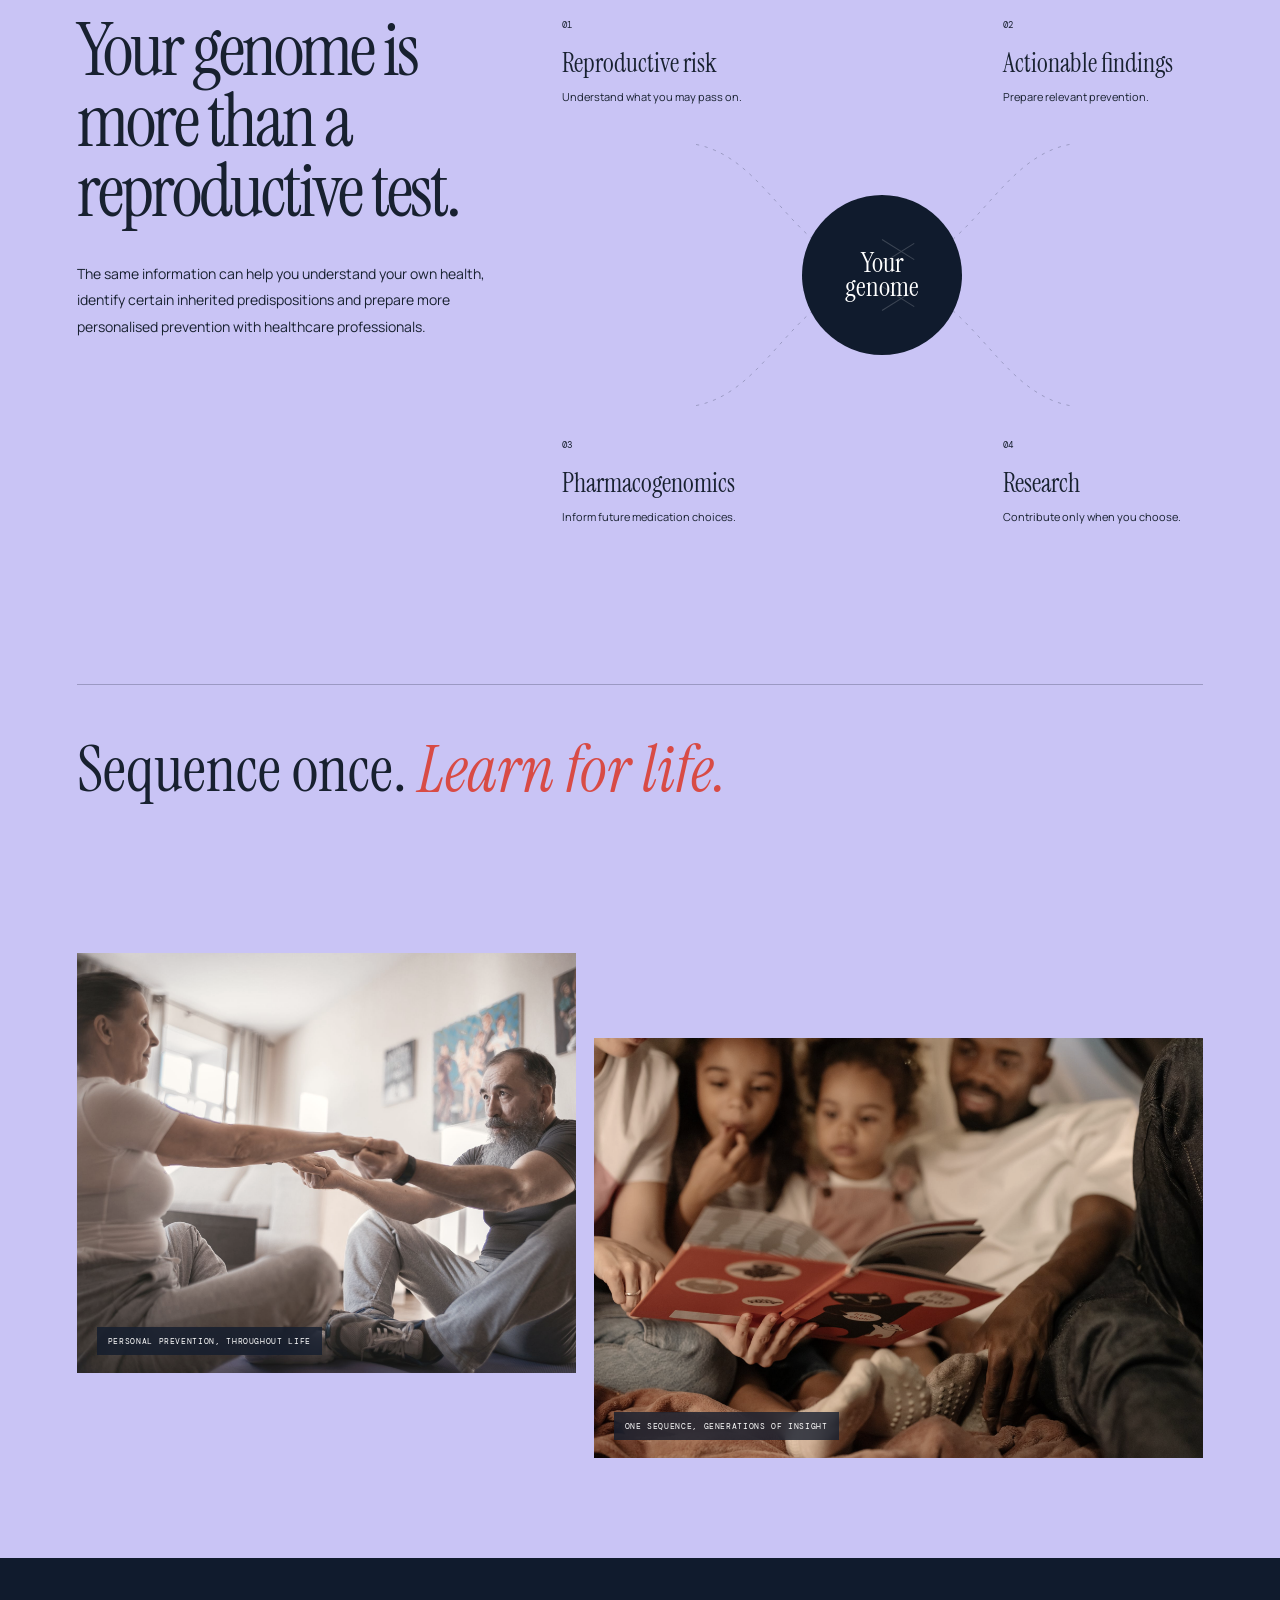
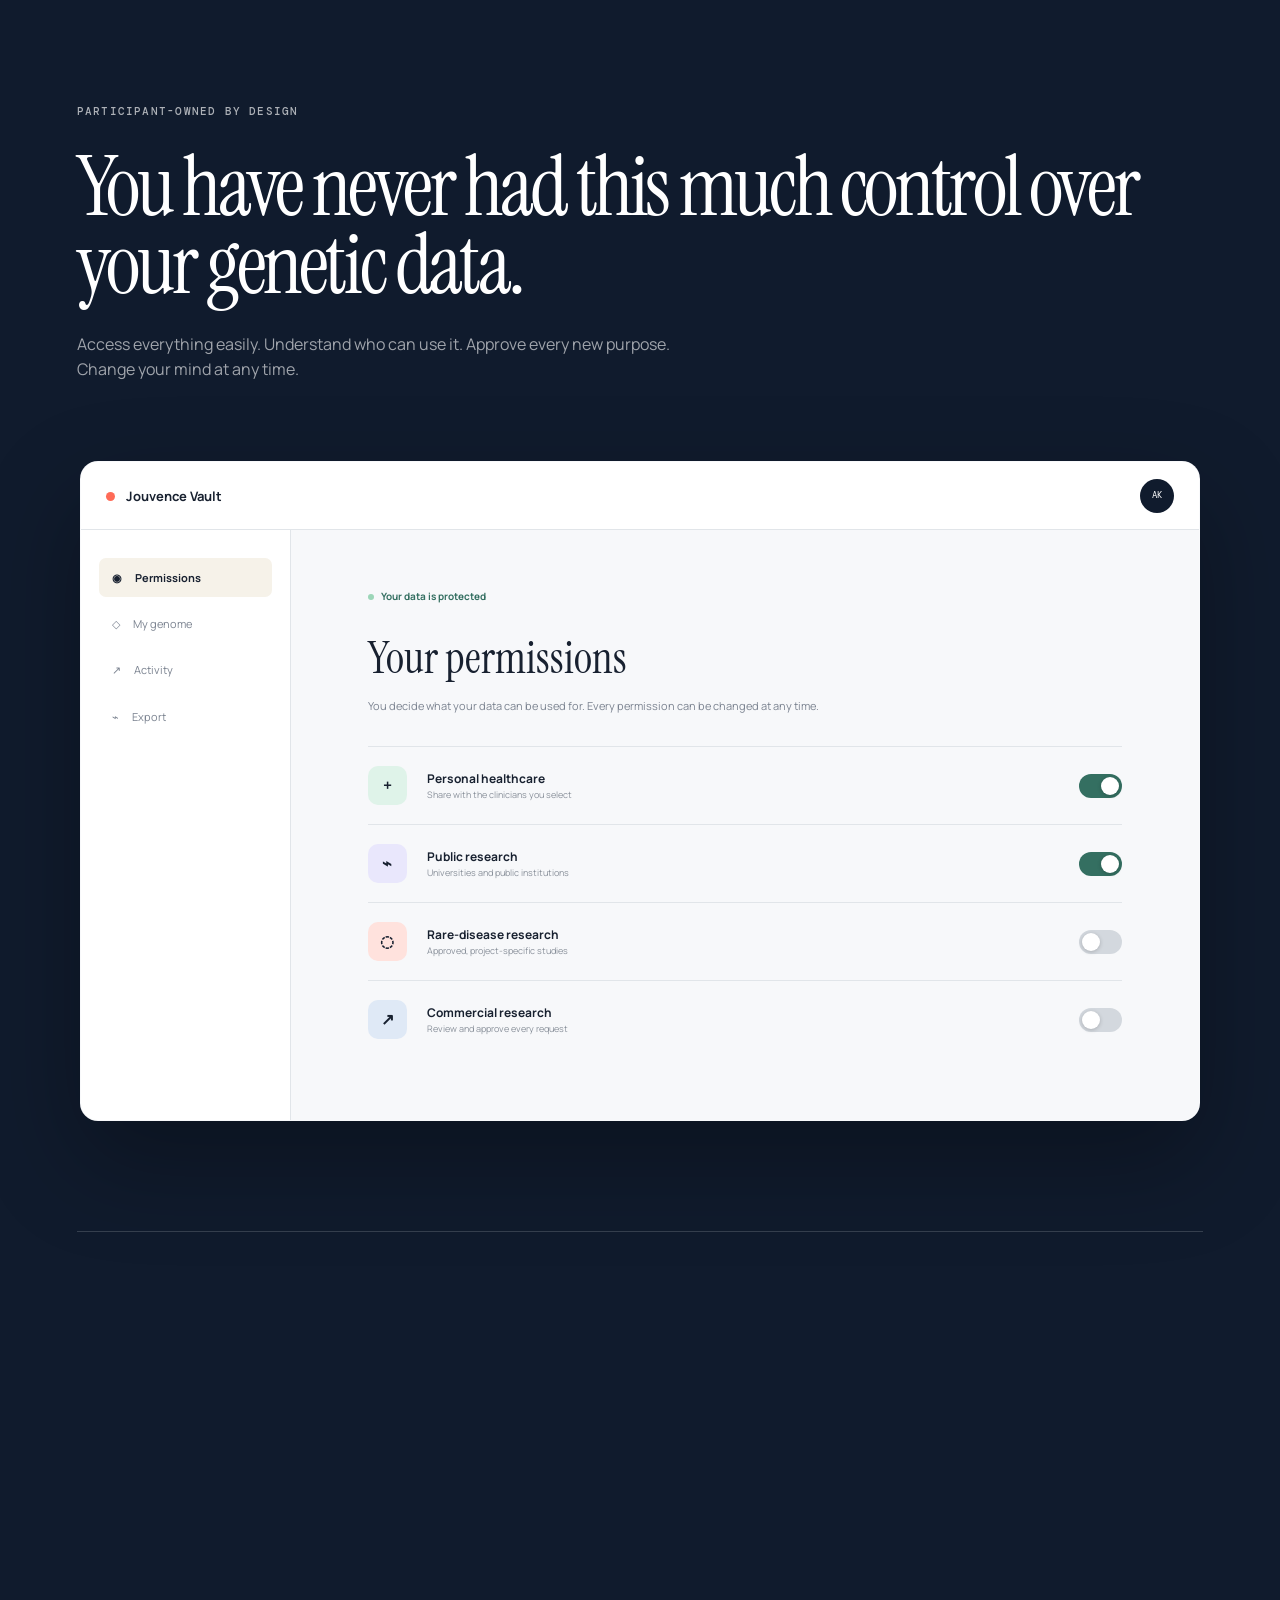
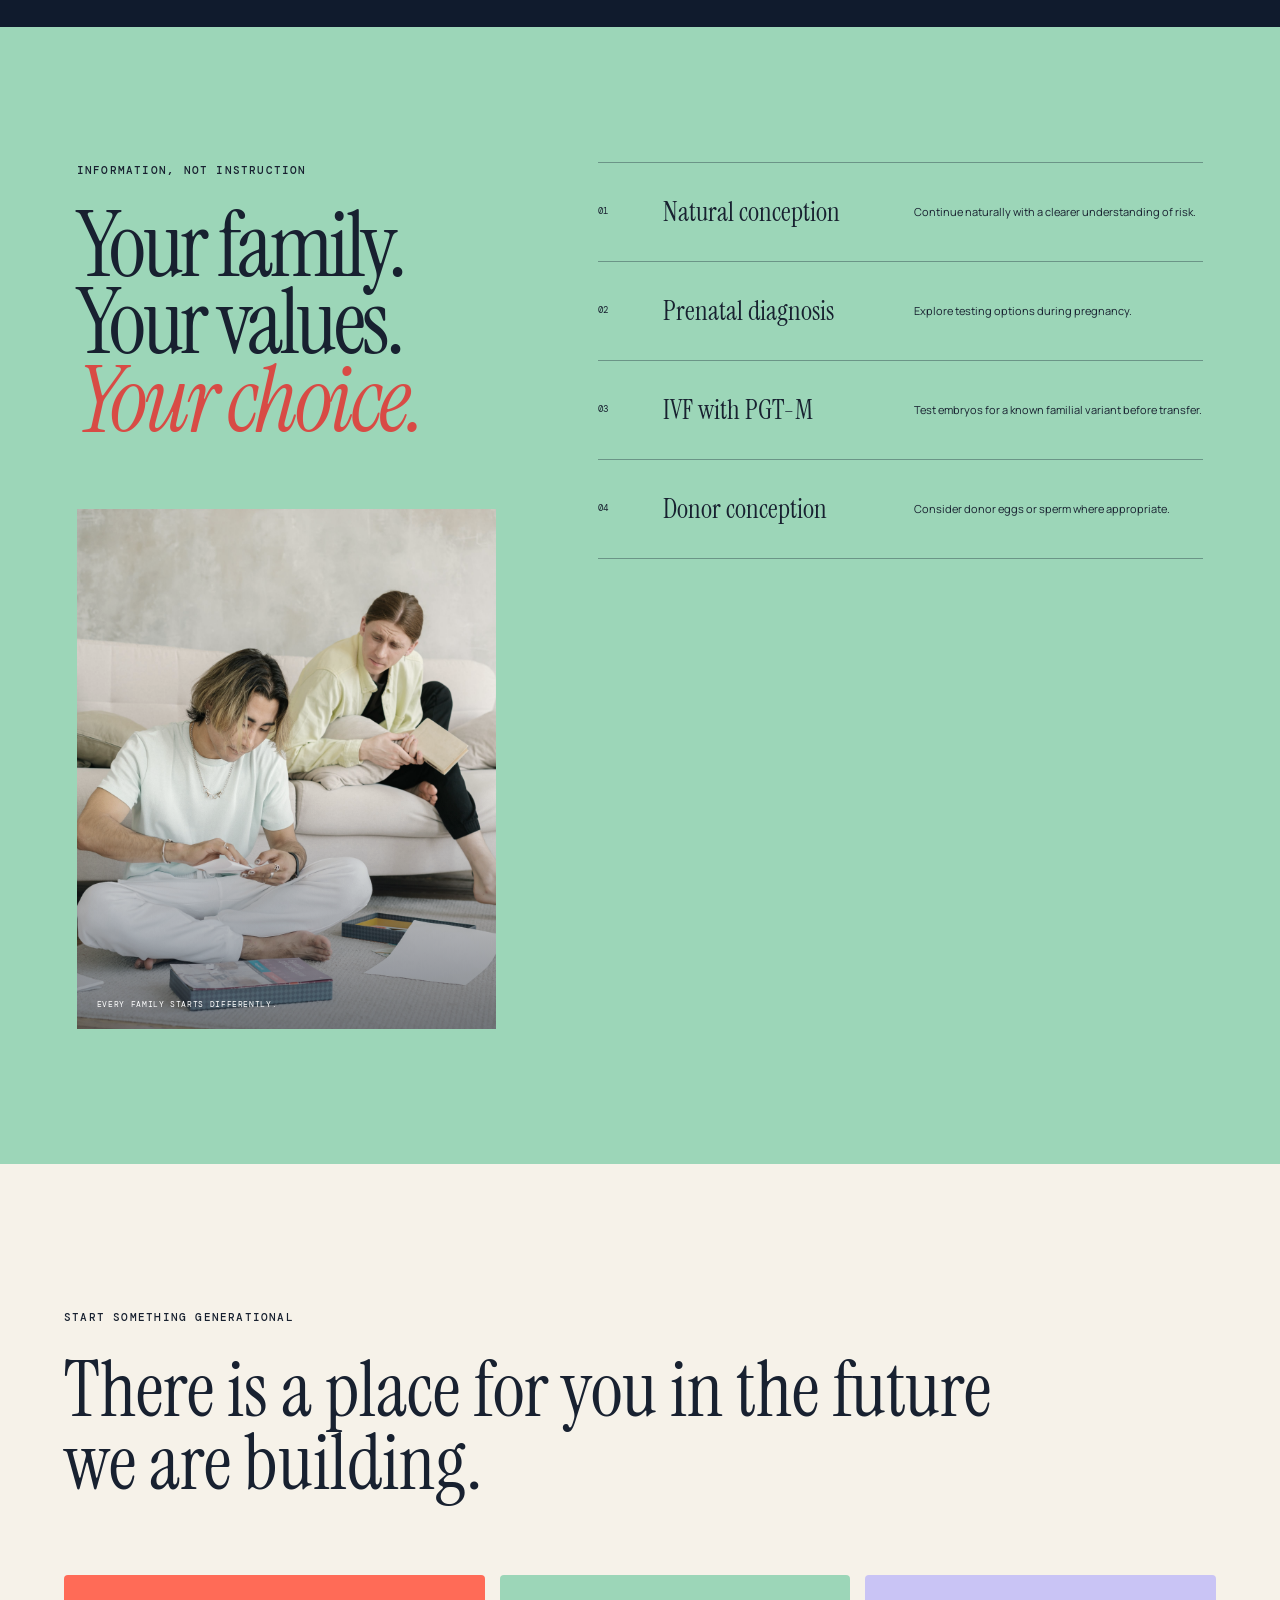
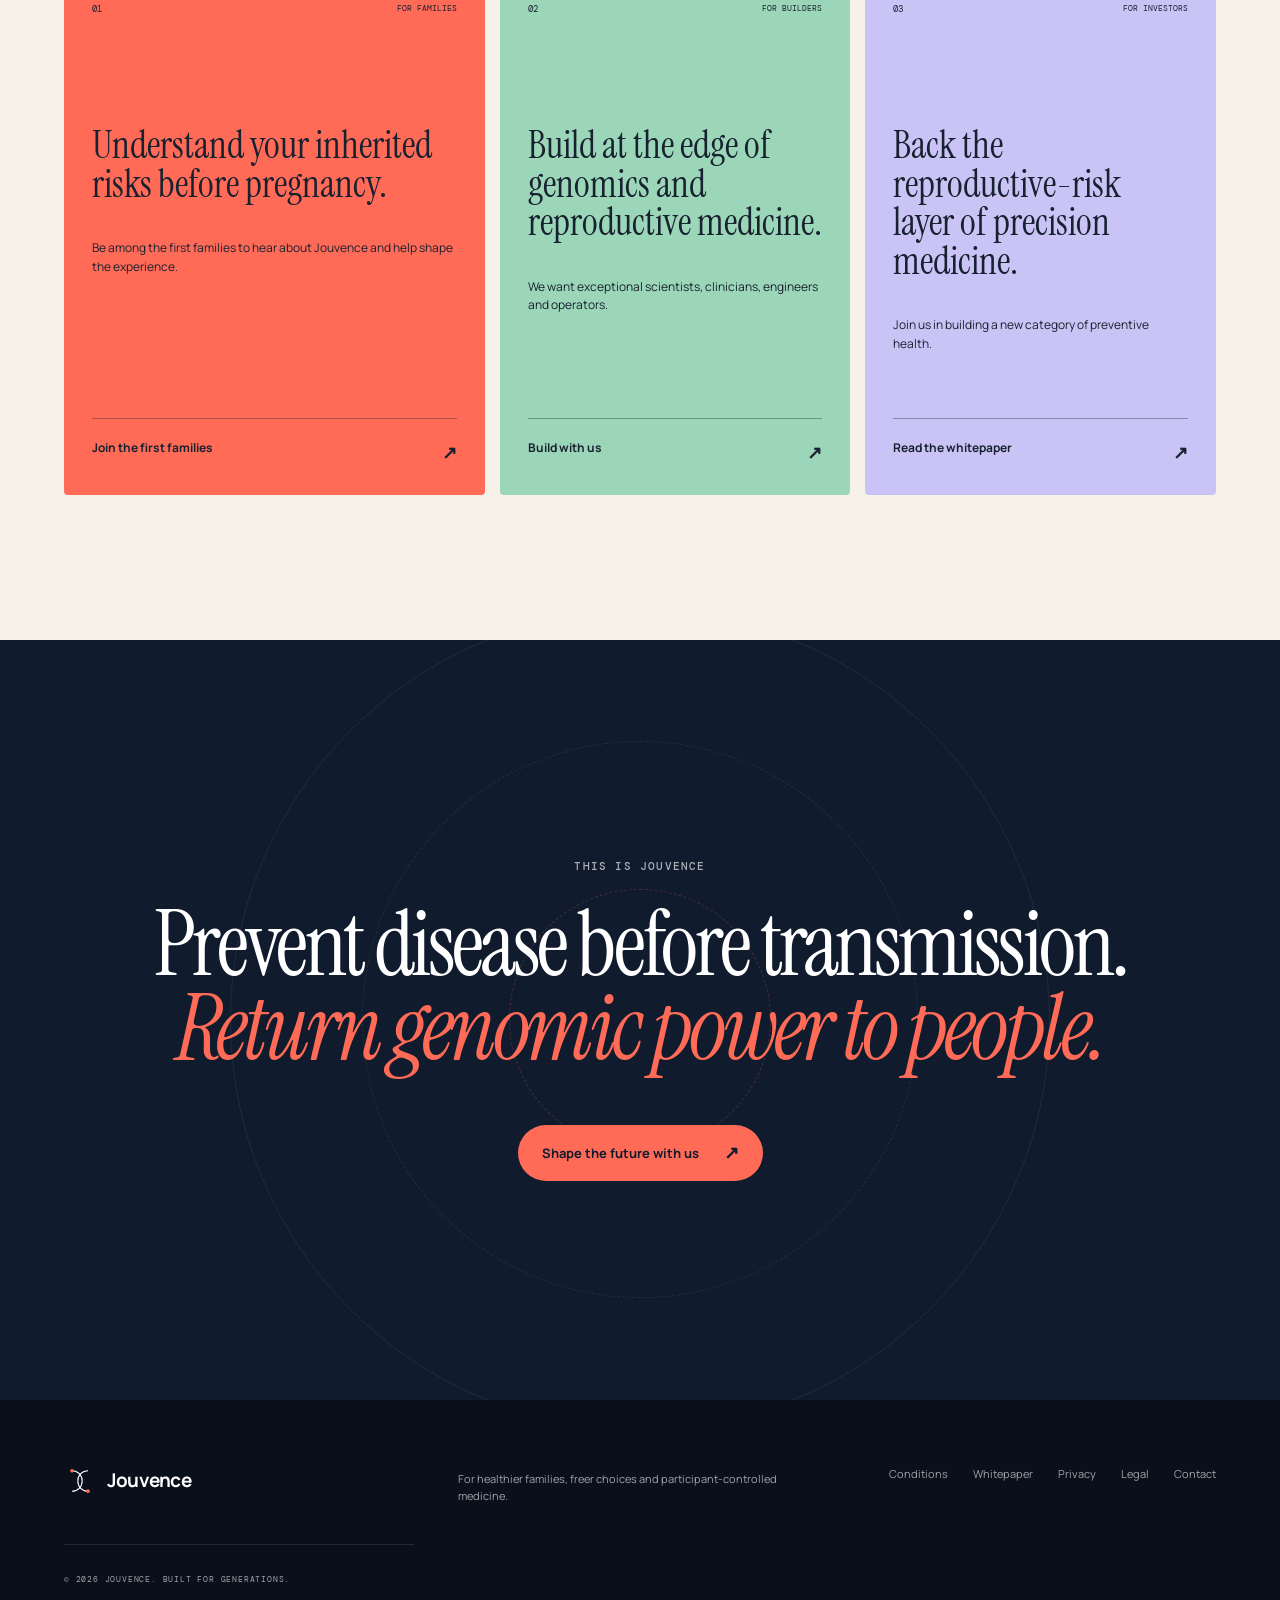
==== commit e39d6add: "Restore previous Jouvence landing" ====
--- a/index.html
+++ b/index.html
@@ -9,9 +9,15 @@
     />
     <title>Jouvence — Know before you pass it on</title>
     <script>document.documentElement.classList.add("js");</script>
+    <link rel="preconnect" href="https://fonts.googleapis.com" />
+    <link rel="preconnect" href="https://fonts.gstatic.com" crossorigin />
+    <link
+      href="https://fonts.googleapis.com/css2?family=DM+Mono:wght@400;500&amp;family=Instrument+Serif:ital@0;1&amp;family=Manrope:wght@400;500;600;700&amp;display=swap"
+      rel="stylesheet"
+    />
     <link rel="stylesheet" href="styles.css" />
   </head>
-  <body data-page="home">
+  <body>
     <div class="page-grain" aria-hidden="true"></div>
 
     <header class="site-header" data-header>
@@ -30,31 +36,23 @@
         <a href="diseases.html">Conditions</a>
         <a href="assets/whitepaper/jouvence-whitepaper.pdf" target="_blank" rel="noopener">Whitepaper</a>
         <a href="#journey">How it works</a>
-        <a href="#team">Team</a>
+        <a href="#control">Your data</a>
       </nav>
 
-      <div class="header-actions">
-        <div class="language-switcher" aria-label="Language">
-          <a href="?lang=en" data-lang-option="en">EN</a><a href="?lang=fr" data-lang-option="fr">FR</a><a href="?lang=es" data-lang-option="es">ES</a>
-        </div>
-        <a class="header-cta" href="preorder.html">Pre-order your test</a>
-      </div>
+      <a class="header-cta" href="#join">Join the first families</a>
       <button class="menu-button" type="button" aria-label="Open menu" aria-expanded="false" data-menu-button>
         <span></span><span></span>
       </button>
     </header>
 
     <nav class="mobile-nav" aria-label="Mobile navigation" aria-hidden="true" inert data-mobile-nav>
-      <div class="mobile-language-switcher language-switcher" aria-label="Language">
-        <a href="?lang=en" data-lang-option="en">EN</a><a href="?lang=fr" data-lang-option="fr">FR</a><a href="?lang=es" data-lang-option="es">ES</a>
-      </div>
       <a href="#science">Science</a>
       <a href="diseases.html">Conditions</a>
       <a href="assets/whitepaper/jouvence-whitepaper.pdf" target="_blank" rel="noopener">Whitepaper</a>
       <a href="#journey">How it works</a>
       <a href="#control">Your data</a>
-      <a href="#team">Team</a>
-      <a href="preorder.html">Pre-order your test</a>
+      <a href="#vision">Our vision</a>
+      <a href="#join">Join the first families</a>
     </nav>
 
     <main id="top">
@@ -76,8 +74,8 @@
             control of your genomic data.
           </p>
           <div class="hero-actions">
-            <a class="button button-primary" href="preorder.html">
-              Pre-order your test
+            <a class="button button-primary" href="#join">
+              Join the first families
               <span aria-hidden="true">↗</span>
             </a>
             <a class="text-link text-link-light" href="#journey">
@@ -427,43 +425,6 @@
         </div>
       </section>
 
-      <section class="team section-dark" id="team">
-        <div class="team-heading reveal">
-          <p class="eyebrow eyebrow-light">The team</p>
-          <h2>Built at the intersection of <em>genomics, AI and human health.</em></h2>
-        </div>
-        <article class="founder-card reveal">
-          <figure class="founder-portrait">
-            <img
-              src="assets/photos/jeremie-kalfon.jpg"
-              alt="Jérémie Kalfon, founder of Jouvence"
-              width="900"
-              height="899"
-              loading="lazy"
-              decoding="async"
-            />
-          </figure>
-          <div class="founder-copy">
-            <div class="founder-title"><span>01</span><small>Founder</small></div>
-            <h3>Jérémie Kalfon</h3>
-            <p class="founder-role">Computational biologist · researcher · engineer · entrepreneur</p>
-            <p>
-              PhD in AI from Institut Pasteur and ENS, formerly at the Broad Institute of MIT and Harvard,
-              and former team lead at Whitelab Genomics. Jérémie has built open-source genomics and AI systems
-              designed to turn complex biological data into useful, accountable tools.
-            </p>
-            <div class="founder-links" aria-label="Jérémie Kalfon profiles">
-              <a href="https://www.jkobject.com/about/" target="_blank" rel="noopener">Profile ↗</a>
-              <a href="https://www.linkedin.com/in/jkobject/" target="_blank" rel="noopener">LinkedIn ↗</a>
-              <a href="https://github.com/jkobject" target="_blank" rel="noopener">GitHub ↗</a>
-              <a href="https://scholar.google.com/citations?user=zyXiydsAAAAJ&amp;hl=en" target="_blank" rel="noopener">Google Scholar ↗</a>
-              <a href="https://orcid.org/0000-0002-2818-9728" target="_blank" rel="noopener">ORCID ↗</a>
-              <a href="https://www.jkobject.com/assets/documents/CV-JEREMIE.pdf" target="_blank" rel="noopener">CV ↗</a>
-            </div>
-          </div>
-        </article>
-      </section>
-
       <section class="join section-light" id="join">
         <div class="join-heading reveal">
           <p class="eyebrow">Start something generational</p>
@@ -473,8 +434,8 @@
           <article class="join-card join-family reveal">
             <div class="join-card-top"><span>01</span><small>For families</small></div>
             <h3>Understand your inherited risks before pregnancy.</h3>
-            <p>Reserve two whole-genome sequencing kits — one for each prospective parent. No payment today.</p>
-            <a href="preorder.html">Pre-order your test <span>↗</span></a>
+            <p>Be among the first families to hear about Jouvence and help shape the experience.</p>
+            <a href="mailto:jkobject@gmail.com?subject=Joining%20the%20first%20Jouvence%20families">Join the first families <span>↗</span></a>
           </article>
           <article class="join-card join-builder reveal reveal-delay-short">
             <div class="join-card-top"><span>02</span><small>For builders</small></div>
@@ -495,7 +456,7 @@
         <div class="closing-orbit" aria-hidden="true"></div>
         <p class="eyebrow eyebrow-light reveal">This is Jouvence</p>
         <h2 class="reveal">Prevent disease before transmission.<br /><em>Return genomic power to people.</em></h2>
-        <a class="button button-primary reveal" href="preorder.html">Pre-order your test <span>↗</span></a>
+        <a class="button button-primary reveal" href="#join">Shape the future with us <span>↗</span></a>
       </section>
     </main>
 
@@ -508,11 +469,10 @@
         <span>Jouvence</span>
       </a>
       <p>For healthier families, freer choices and participant-controlled medicine.</p>
-      <div class="footer-links"><a href="diseases.html">Conditions</a><a href="#team">Team</a><a href="assets/whitepaper/jouvence-whitepaper.pdf" target="_blank" rel="noopener">Open whitepaper</a><a href="privacy.html">Privacy</a><a href="terms.html">Terms</a><a href="legal.html">Legal</a><a href="mailto:jkobject@gmail.com">Contact</a></div>
+      <div class="footer-links"><a href="diseases.html">Conditions</a><a href="assets/whitepaper/jouvence-whitepaper.pdf" target="_blank" rel="noopener">Whitepaper</a><a href="#top">Privacy</a><a href="#top">Legal</a><a href="mailto:jkobject@gmail.com">Contact</a></div>
       <p class="copyright">© <span data-year></span> Jouvence. Built for generations.</p>
     </footer>
 
-    <script src="i18n.js"></script>
     <script src="script.js"></script>
   </body>
 </html>
--- a/styles.css
+++ b/styles.css
@@ -1,11 +1,3 @@
-@font-face { font-family: "Instrument Serif"; src: url("assets/fonts/InstrumentSerif-Regular.ttf") format("truetype"); font-style: normal; font-weight: 400; font-display: swap; }
-@font-face { font-family: "Instrument Serif"; src: url("assets/fonts/InstrumentSerif-Italic.ttf") format("truetype"); font-style: italic; font-weight: 400; font-display: swap; }
-@font-face { font-family: "Manrope"; src: url("assets/fonts/Manrope-Regular.ttf") format("truetype"); font-style: normal; font-weight: 400; font-display: swap; }
-@font-face { font-family: "Manrope"; src: url("assets/fonts/Manrope-SemiBold.ttf") format("truetype"); font-style: normal; font-weight: 600; font-display: swap; }
-@font-face { font-family: "Manrope"; src: url("assets/fonts/Manrope-Bold.ttf") format("truetype"); font-style: normal; font-weight: 700; font-display: swap; }
-@font-face { font-family: "DM Mono"; src: url("assets/fonts/DMMono-Regular.ttf") format("truetype"); font-style: normal; font-weight: 400; font-display: swap; }
-@font-face { font-family: "DM Mono"; src: url("assets/fonts/DMMono-Medium.ttf") format("truetype"); font-style: normal; font-weight: 500; font-display: swap; }
-
 :root {
   --midnight: #101b2d;
   --midnight-soft: #18263a;
@@ -78,13 +70,6 @@
 .desktop-nav a:hover::after { right: 0; }
 .header-cta { justify-self: end; padding: 12px 19px; border: 1px solid currentColor; border-radius: 999px; font-size: 12px; font-weight: 700; transition: background .25s, color .25s; }
 .header-cta:hover { background: var(--coral); border-color: var(--coral); color: #fff; }
-.header-actions { justify-self: end; display: flex; align-items: center; gap: 17px; }
-.language-switcher { display: inline-flex; align-items: center; padding: 4px; border: 1px solid currentColor; border-radius: 999px; font-family: var(--mono); font-size: 8px; line-height: 1; }
-.language-switcher a { min-width: 27px; padding: 7px 6px; border-radius: 999px; text-align: center; opacity: .52; transition: opacity .2s, color .2s, background .2s; }
-.language-switcher a:hover { opacity: 1; }
-.language-switcher a.is-active { color: var(--midnight); background: var(--coral); opacity: 1; }
-.site-header.is-scrolled .language-switcher a.is-active, .site-header.menu-open .language-switcher a.is-active { color: white; background: var(--midnight); }
-.mobile-language-switcher { align-self: flex-start; margin-bottom: 22px; font-family: var(--mono); font-size: 10px; }
 .menu-button, .mobile-nav { display: none; }
 
 .section-dark { background: var(--midnight); color: white; }
@@ -274,22 +259,6 @@
 .choice-options article { display: grid; grid-template-columns: 45px 1fr 1.25fr; gap: 20px; align-items: center; padding: 28px 0; border-bottom: 1px solid rgba(16,27,45,.35); }
 .choice-options span { font-family: var(--mono); font-size: 9px; }.choice-options h3 { margin: 0; font-family: var(--serif); font-size: 27px; font-weight: 400; }.choice-options p { margin: 0; font-size: 11px; line-height: 1.6; }
 
-.team { padding: 145px 6vw; }
-.team-heading { display: grid; grid-template-columns: .55fr 1.45fr; gap: 6vw; align-items: start; margin-bottom: 80px; }
-.team-heading h2 { max-width: 980px; margin: 0; font-family: var(--serif); font-size: clamp(55px, 6.4vw, 98px); line-height: .94; font-weight: 400; letter-spacing: -.04em; }
-.team-heading h2 em { color: var(--green); font-weight: 400; }
-.founder-card { display: grid; grid-template-columns: minmax(300px, .8fr) minmax(480px, 1.2fr); max-width: 1220px; margin-left: auto; border-top: 1px solid rgba(255,255,255,.16); }
-.founder-portrait { position: relative; min-height: 600px; margin: 0; overflow: hidden; background: var(--midnight-soft); }
-.founder-portrait img { width: 100%; height: 100%; object-fit: cover; filter: saturate(.72) contrast(1.04); }
-.founder-copy { padding: 34px 0 10px 6vw; }
-.founder-title { display: flex; justify-content: space-between; color: rgba(255,255,255,.55); font-family: var(--mono); font-size: 9px; text-transform: uppercase; letter-spacing: .08em; }
-.founder-copy h3 { margin: 105px 0 12px; font-family: var(--serif); font-size: clamp(54px, 6vw, 88px); line-height: .92; font-weight: 400; }
-.founder-role { color: var(--coral); font-family: var(--mono); font-size: 10px; text-transform: uppercase; letter-spacing: .08em; }
-.founder-copy > p:not(.founder-role) { max-width: 650px; margin: 32px 0 48px; color: rgba(255,255,255,.65); font-size: 14px; line-height: 1.85; }
-.founder-links { display: flex; flex-wrap: wrap; gap: 10px; }
-.founder-links a { padding: 10px 14px; border: 1px solid rgba(255,255,255,.2); border-radius: 999px; color: rgba(255,255,255,.82); font-size: 10px; font-weight: 700; transition: border-color .25s, color .25s, background .25s; }
-.founder-links a:hover { border-color: var(--green); background: var(--green); color: var(--midnight); }
-
 .join { padding: 145px 5vw; }
 .join-heading { max-width: 940px; margin-bottom: 75px; }
 .join-heading h2 { margin: 0; font-family: var(--serif); font-size: clamp(55px, 6vw, 94px); line-height: .95; font-weight: 400; }
@@ -306,8 +275,8 @@
 .closing-orbit { position: absolute; width: 820px; height: 820px; border: 1px solid rgba(255,255,255,.07); border-radius: 50%; }
 .closing-orbit::before, .closing-orbit::after { content: ""; position: absolute; inset: 16%; border: 1px dashed rgba(255,255,255,.08); border-radius: 50%; }.closing-orbit::after { inset: 34%; border-color: rgba(255,107,87,.25); animation: spin 25s linear infinite; }
 
-.site-footer { padding: 65px 5vw 32px; display: grid; grid-template-columns: 1fr 1fr 1.25fr; gap: 30px; align-items: start; background: #090f1b; color: rgba(255,255,255,.62); font-size: 11px; }
-.footer-brand { color: white; }.site-footer > p { margin: 5px 0; max-width: 350px; }.footer-links { justify-self: end; display: flex; flex-wrap: wrap; justify-content: flex-end; gap: 13px 22px; }.footer-links a:hover { color: white; }.copyright { grid-column: 1/-1; padding-top: 28px; border-top: 1px solid rgba(255,255,255,.1); font-family: var(--mono); font-size: 8px; text-transform: uppercase; letter-spacing: .1em; }
+.site-footer { padding: 65px 5vw 32px; display: grid; grid-template-columns: 1fr 1fr 1fr; gap: 30px; align-items: start; background: #090f1b; color: rgba(255,255,255,.62); font-size: 11px; }
+.footer-brand { color: white; }.site-footer > p { margin: 5px 0; max-width: 350px; }.footer-links { justify-self: end; display: flex; gap: 25px; }.footer-links a:hover { color: white; }.copyright { grid-column: 1/-1; padding-top: 28px; border-top: 1px solid rgba(255,255,255,.1); font-family: var(--mono); font-size: 8px; text-transform: uppercase; letter-spacing: .1em; }
 
 .reveal { opacity: 1; transform: none; }
 .js .reveal { opacity: 0; transform: translateY(25px); transition: opacity .8s ease, transform .8s ease; }
@@ -320,7 +289,7 @@
 @keyframes floatTwo { 50% { transform: translate(-12px,10px); } }
 
 @media (max-width: 1050px) {
-  .desktop-nav, .header-actions { display: none; }
+  .desktop-nav, .header-cta { display: none; }
   .site-header { grid-template-columns: 1fr auto; }
   .menu-button { display: block; position: relative; width: 42px; height: 42px; padding: 0; border: 1px solid currentColor; border-radius: 50%; background: transparent; color: inherit; }
   .menu-button span { position: absolute; left: 12px; right: 12px; height: 1px; background: currentColor; transition: transform .25s, top .25s; }.menu-button span:first-child { top: 16px; }.menu-button span:last-child { top: 23px; }.menu-button[aria-expanded="true"] span:first-child { top: 20px; transform: rotate(45deg); }.menu-button[aria-expanded="true"] span:last-child { top: 20px; transform: rotate(-45deg); }
@@ -331,7 +300,6 @@
   .inheritance-card { padding-left: 20px; padding-right: 20px; }
   .lifelong { grid-template-columns: 1fr; }.lifelong-map { max-width: 800px; width: 100%; margin: 30px auto 0; }
   .choice { grid-template-columns: 1fr; }.choice-copy { margin-bottom: 20px; }
-  .team-heading { grid-template-columns: 1fr; }.founder-card { grid-template-columns: .9fr 1.1fr; }
 }
 
 @media (max-width: 760px) {
@@ -341,7 +309,7 @@
   .hero-intro { font-size: 16px; }.hero-actions { align-items: flex-start; flex-direction: column; gap: 24px; }
   .genome-stage { width: 118vw; margin-left: -14vw; margin-top: -10px; }.genome-label { display: none; }.genome-caption { bottom: 3%; }
   .hero-footnote { left: 22px; right: 22px; }.hero-footnote span:last-child { display: none; }
-  .manifesto, .science, .journey, .lifelong, .control, .choice, .team, .join { padding: 95px 22px; }
+  .manifesto, .science, .journey, .lifelong, .control, .choice, .join { padding: 95px 22px; }
   .editorial-break { height: 720px; min-height: 0; }.editorial-break img { object-position: 58% center; }.editorial-break figcaption { left: 22px; right: 22px; bottom: 38px; }.editorial-break figcaption small { position: static; margin-top: 25px; }.editorial-break figcaption strong { font-size: 55px; }
   .manifesto { display: block; }.manifesto-index { margin-bottom: 55px; }.manifesto-copy p { font-size: 45px; }.manifesto-aside { margin-top: 65px; }
   .section-heading { margin-bottom: 48px; }.section-heading h2 { font-size: 49px; }
@@ -355,10 +323,9 @@
   .control-promises { grid-template-columns: 1fr 1fr; }.control-promises article { min-height: 220px; padding: 20px 20px 20px 0; border-bottom: 1px solid rgba(255,255,255,.16); }.control-promises article:not(:first-child) { padding-left: 20px; }.control-promises article:nth-child(2) { border-right: 0; }.control-promises h3 { margin-top: 40px; }
   .choice-copy h2 { font-size: 70px; }.choice-options article { grid-template-columns: 30px 1fr; }.choice-options p { grid-column: 2; }
   .choice-photo { height: 460px; margin-top: 55px; }
-  .team-heading { gap: 20px; margin-bottom: 55px; }.team-heading h2 { font-size: 51px; }.founder-card { grid-template-columns: 1fr; }.founder-portrait { min-height: 0; aspect-ratio: 1; }.founder-copy { padding: 35px 0 0; }.founder-copy h3 { margin-top: 60px; font-size: 58px; }.founder-links { gap: 8px; }
   .join-heading h2 { font-size: 51px; }.join-grid { grid-template-columns: 1fr; }.join-card { min-height: 440px; }.join-card h3 { margin-top: 75px; }
   .closing { min-height: 700px; padding: 100px 22px; }.closing h2 { font-size: 52px; }
-  .site-footer { grid-template-columns: 1fr; padding: 55px 22px 30px; }.footer-links { justify-self: start; justify-content: flex-start; }.copyright { grid-column: 1; }
+  .site-footer { grid-template-columns: 1fr; padding: 55px 22px 30px; }.footer-links { justify-self: start; }.copyright { grid-column: 1; }
 }
 
 @media (max-width: 360px) {
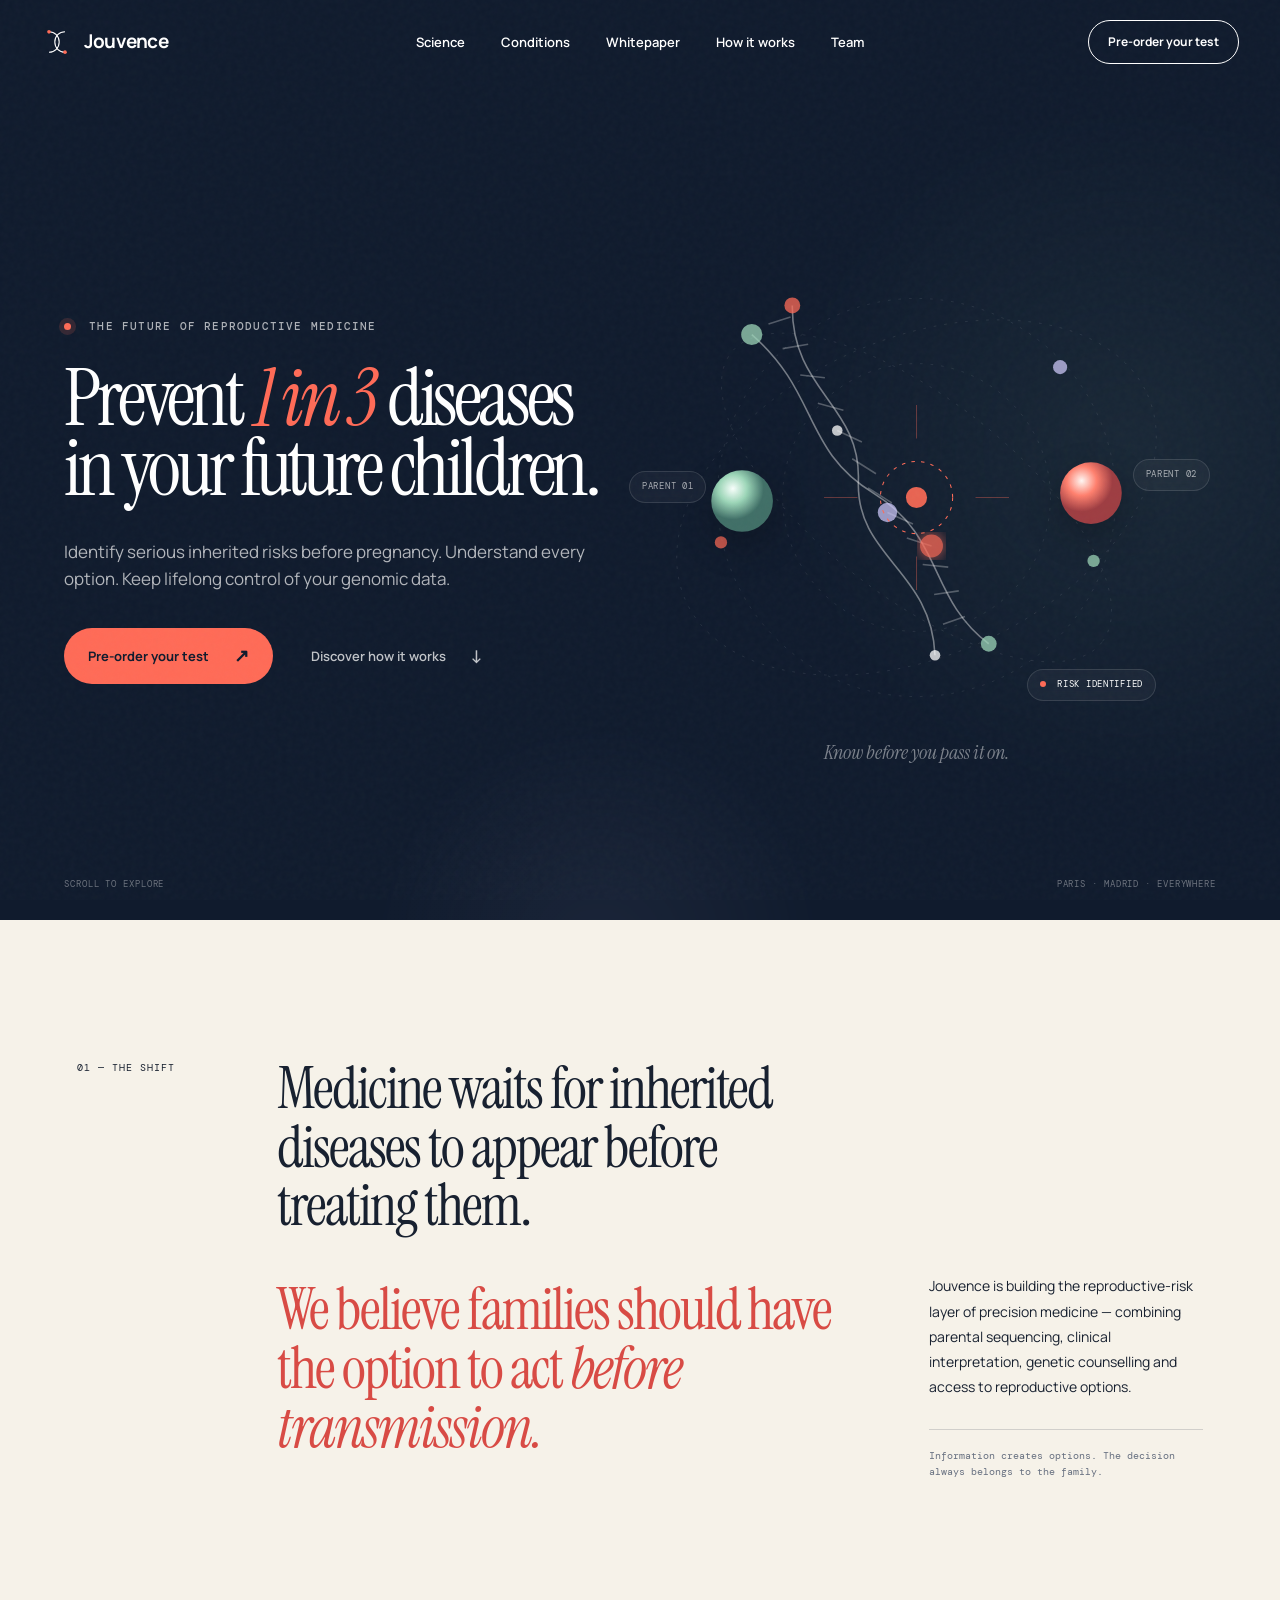
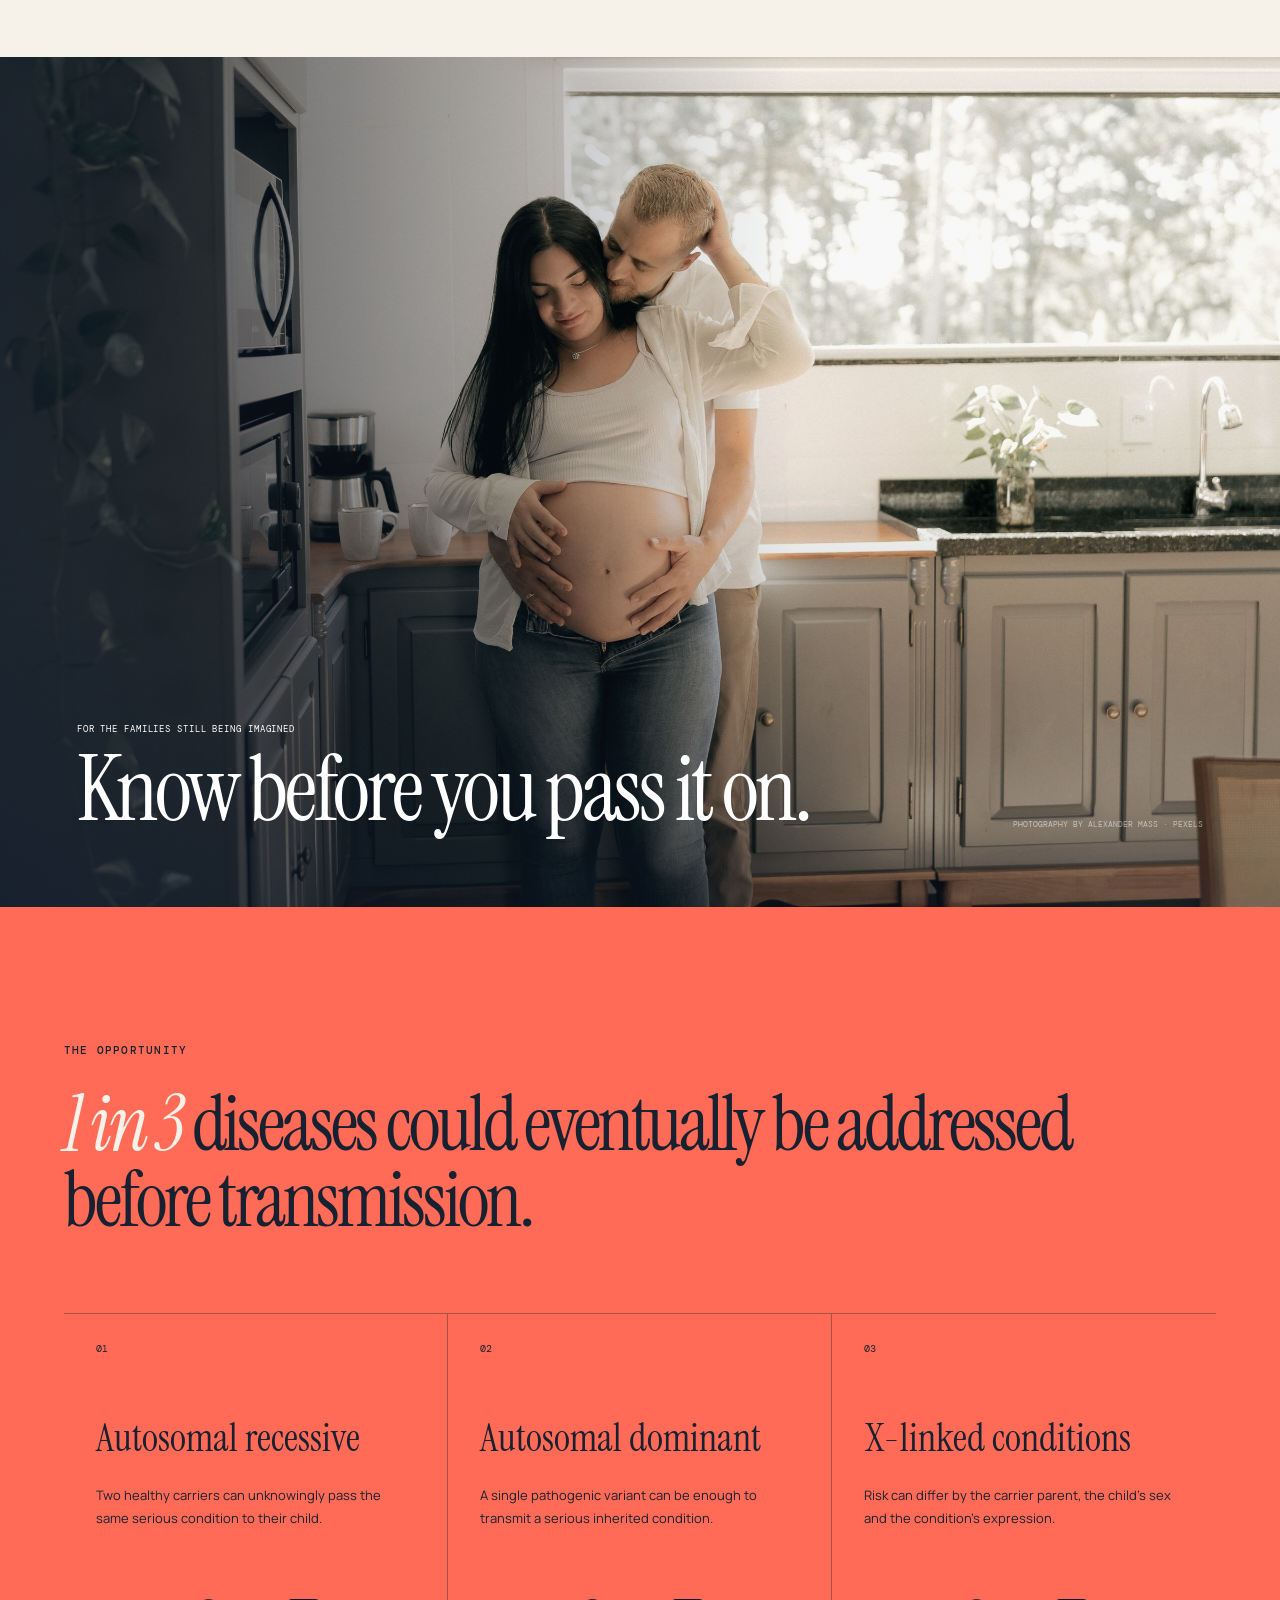
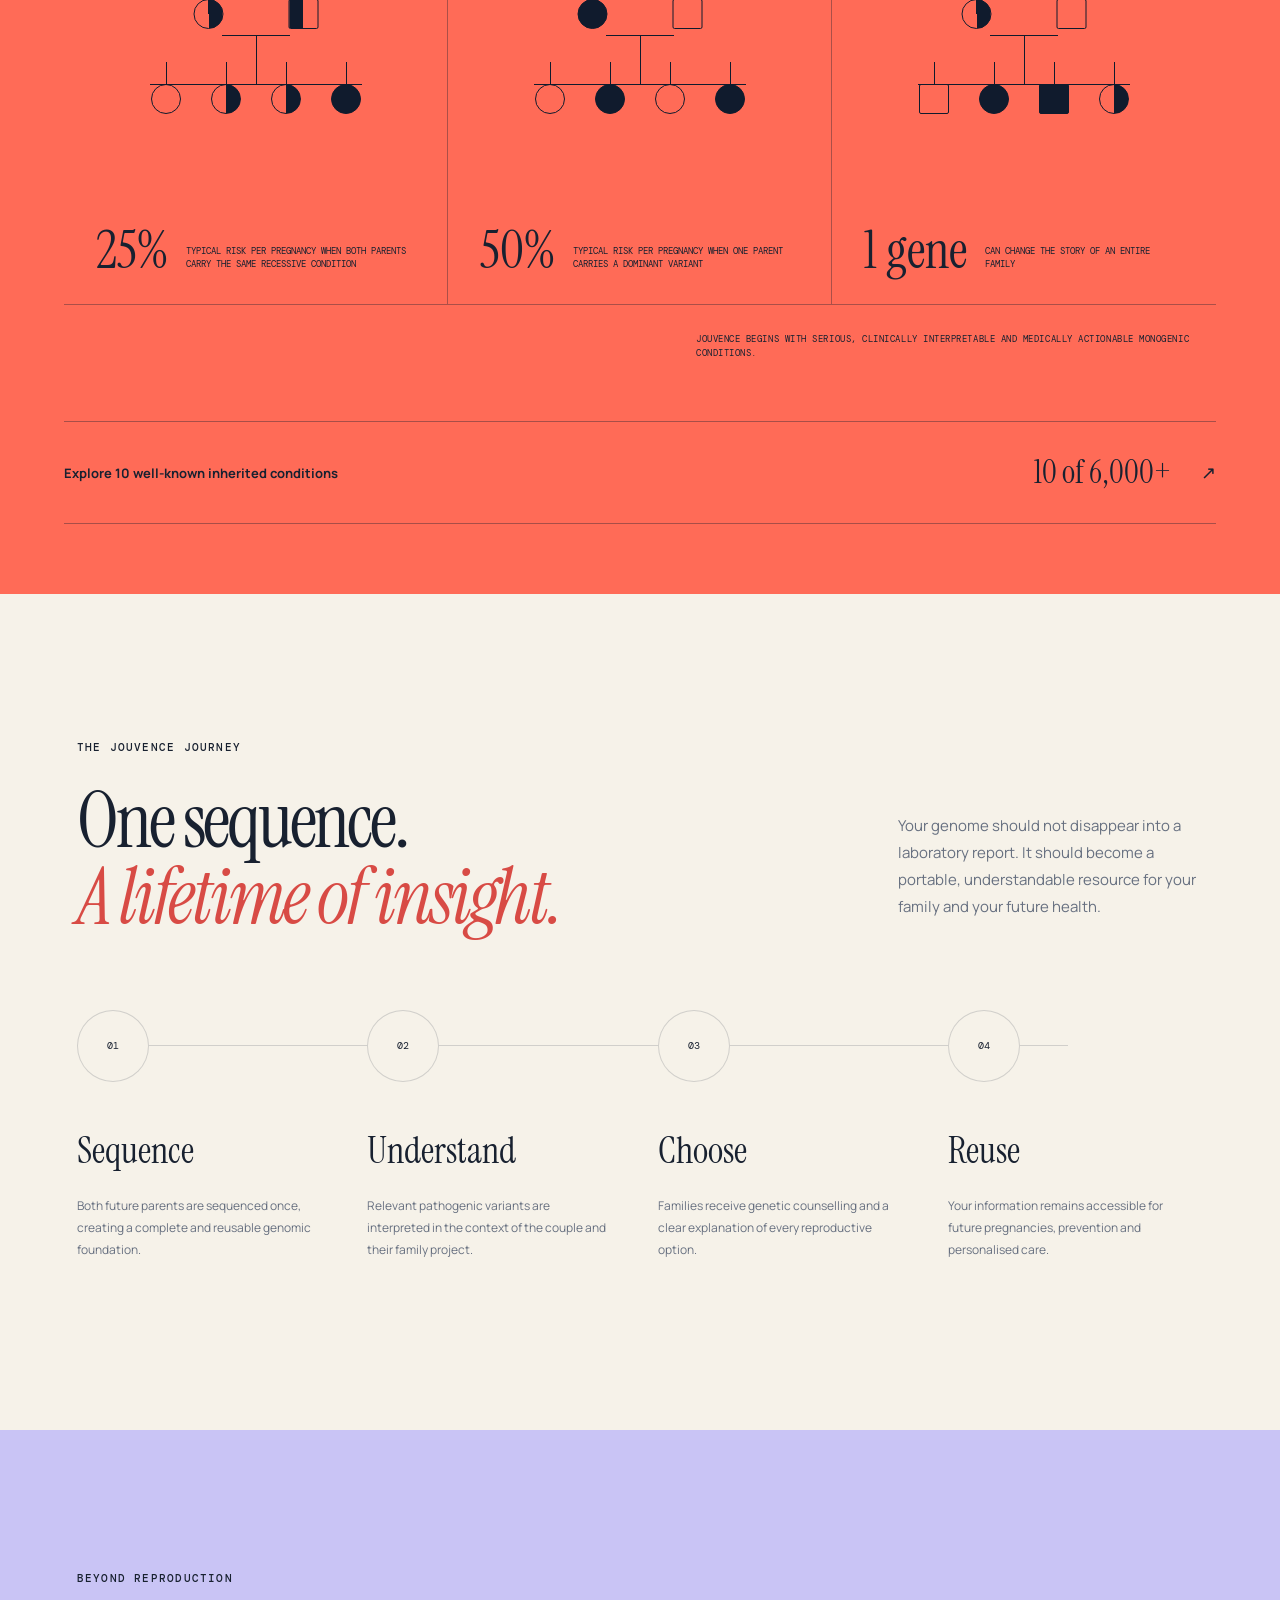
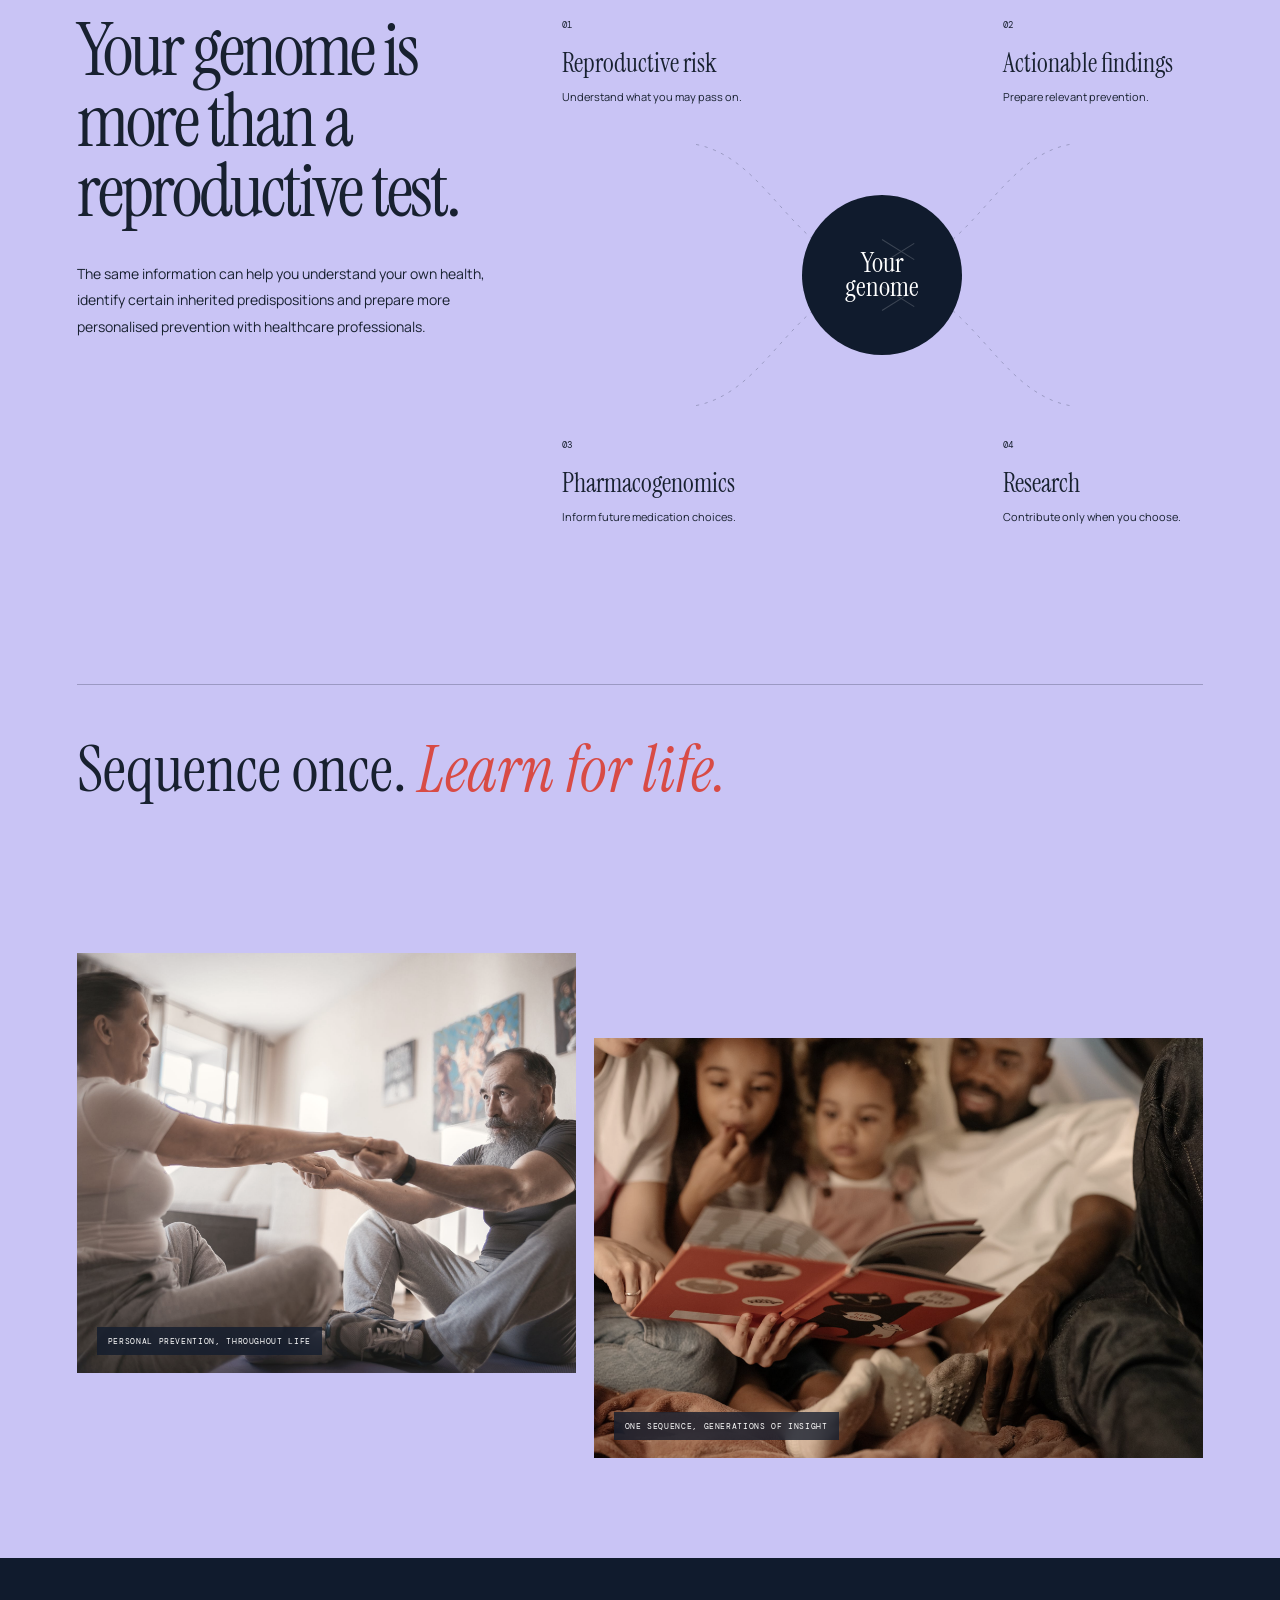
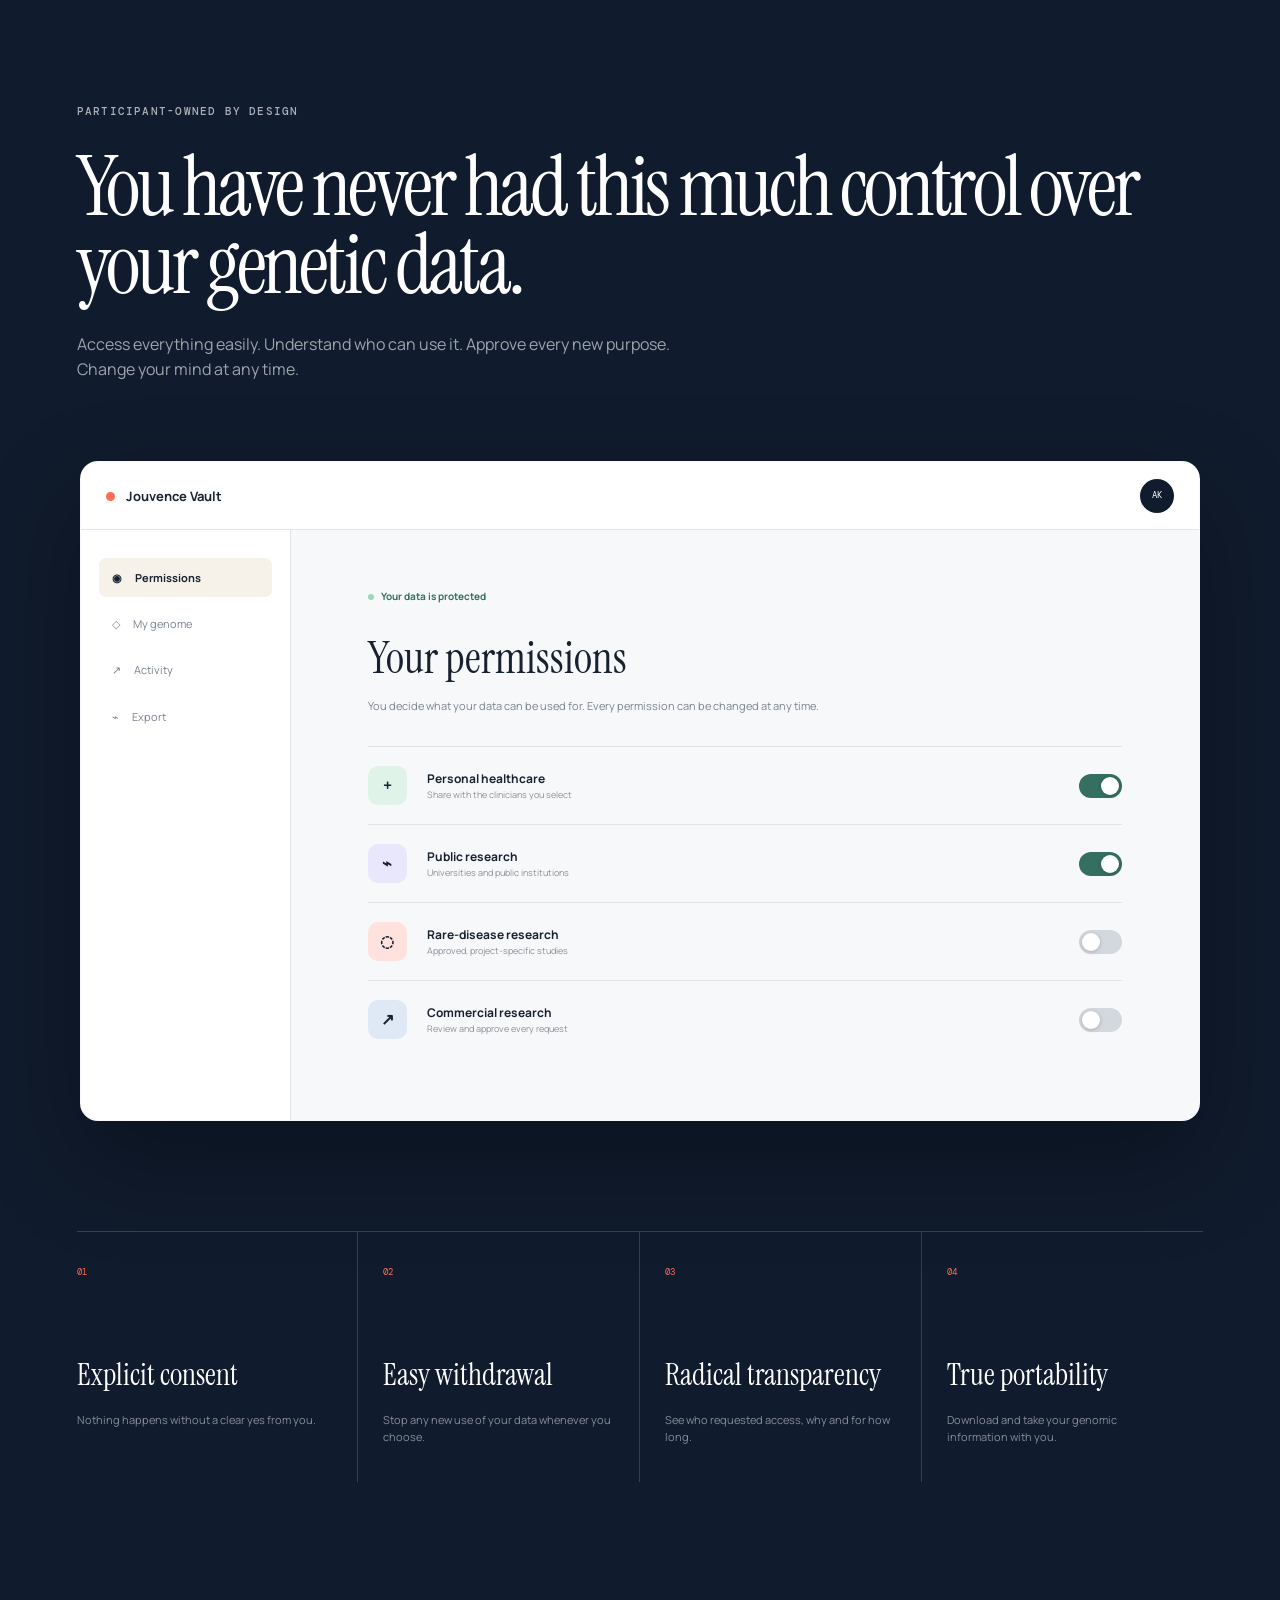
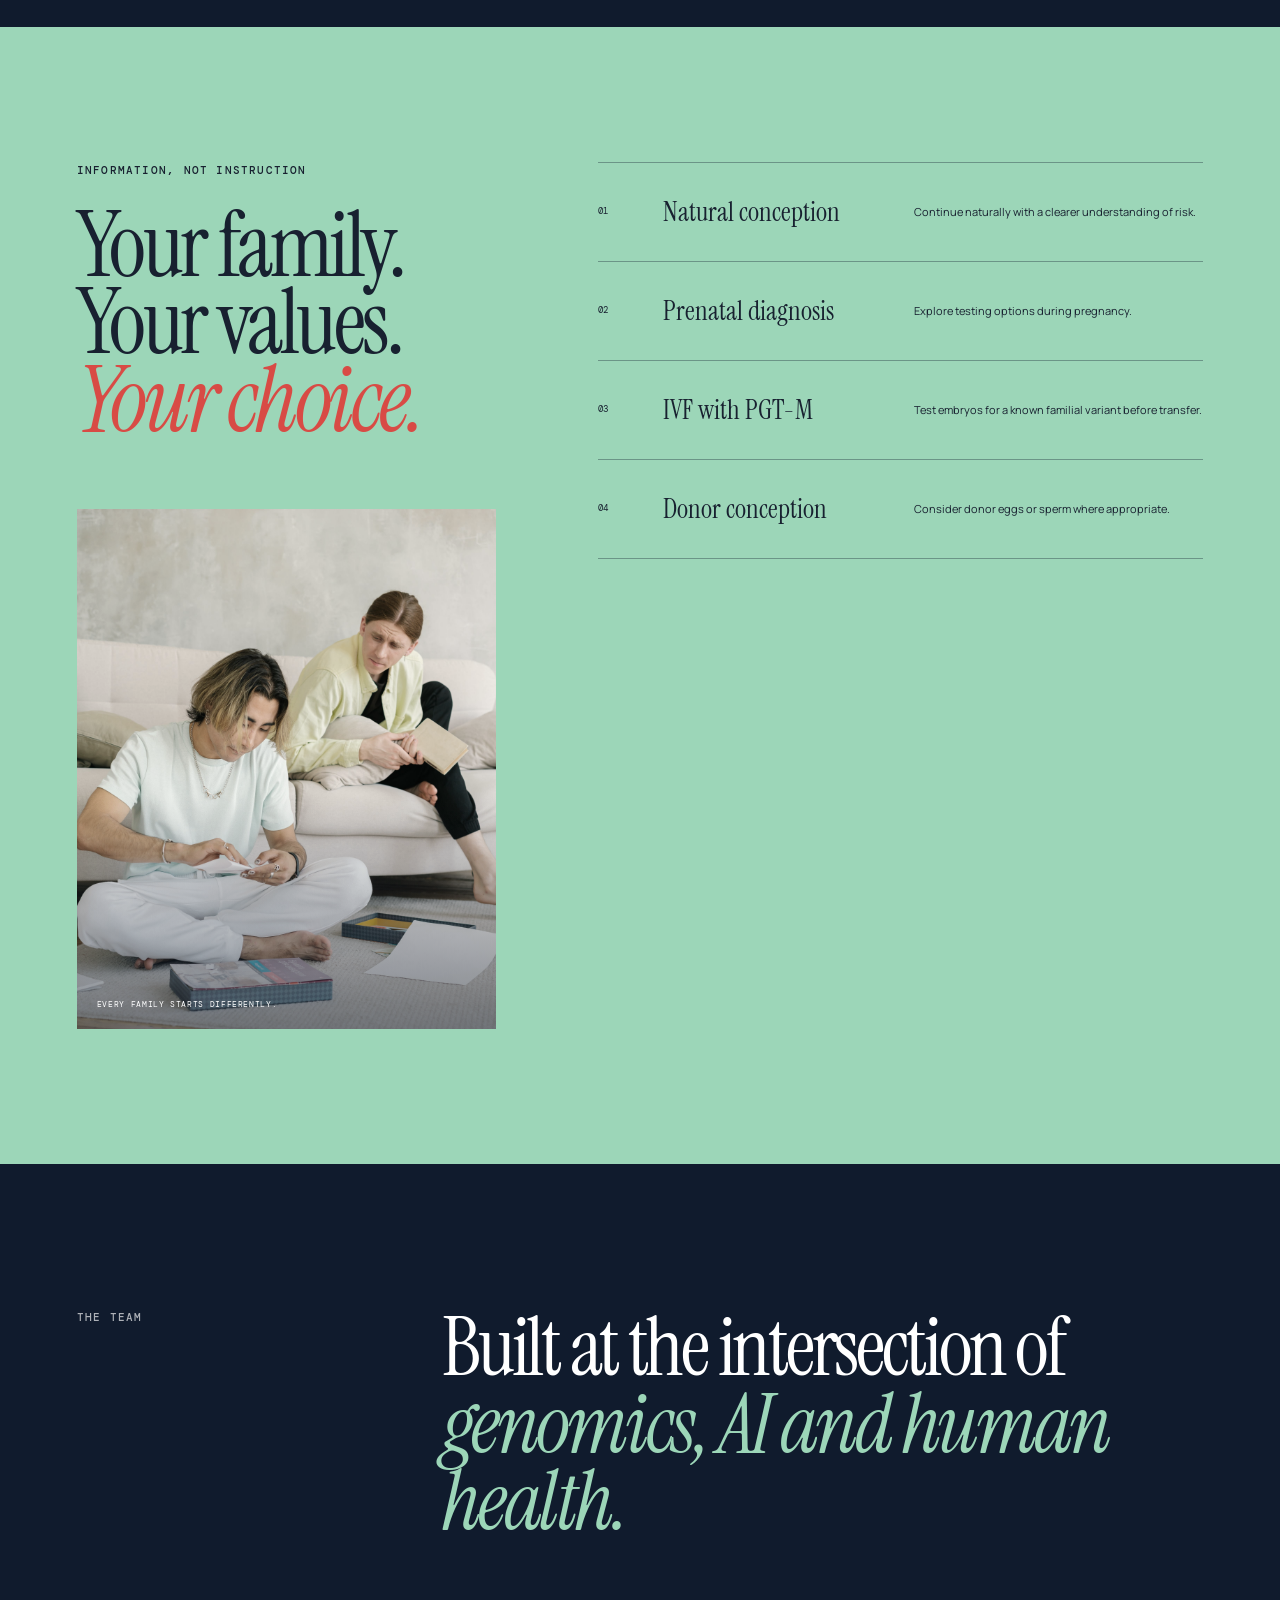
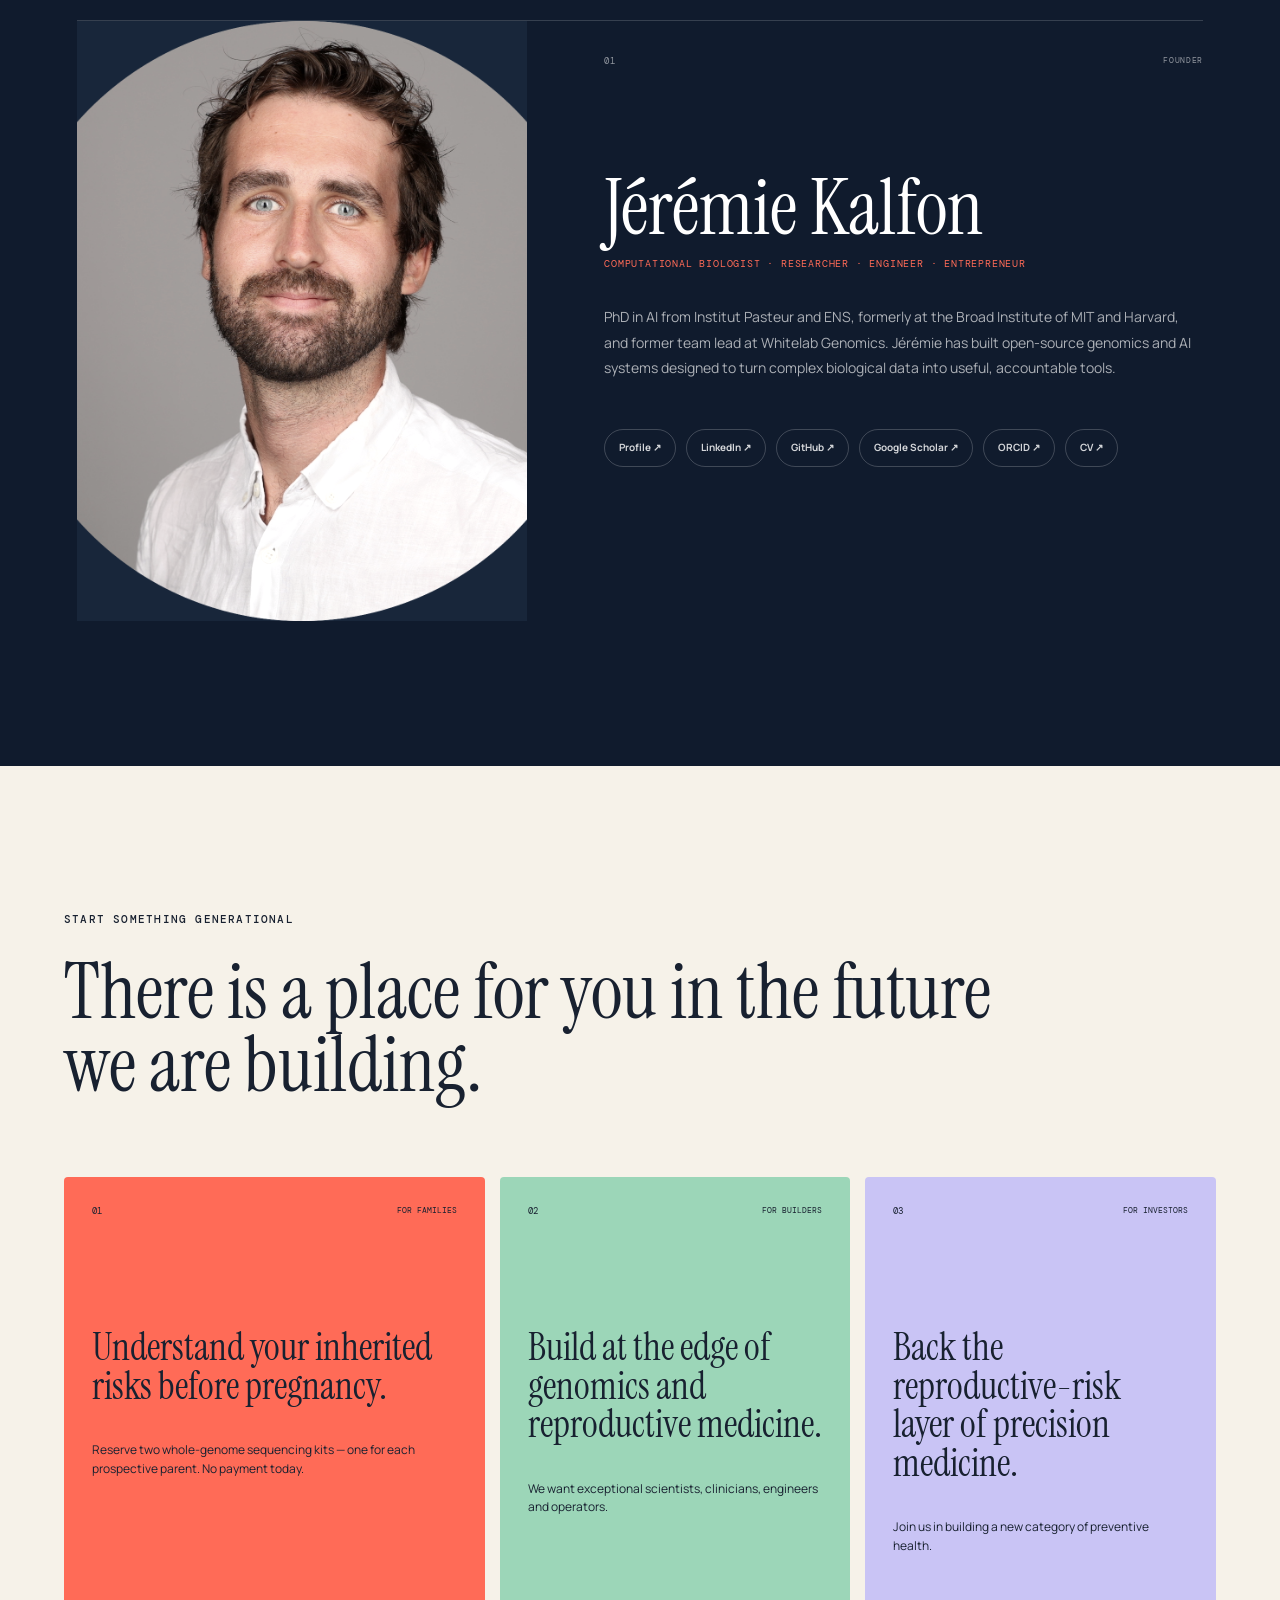
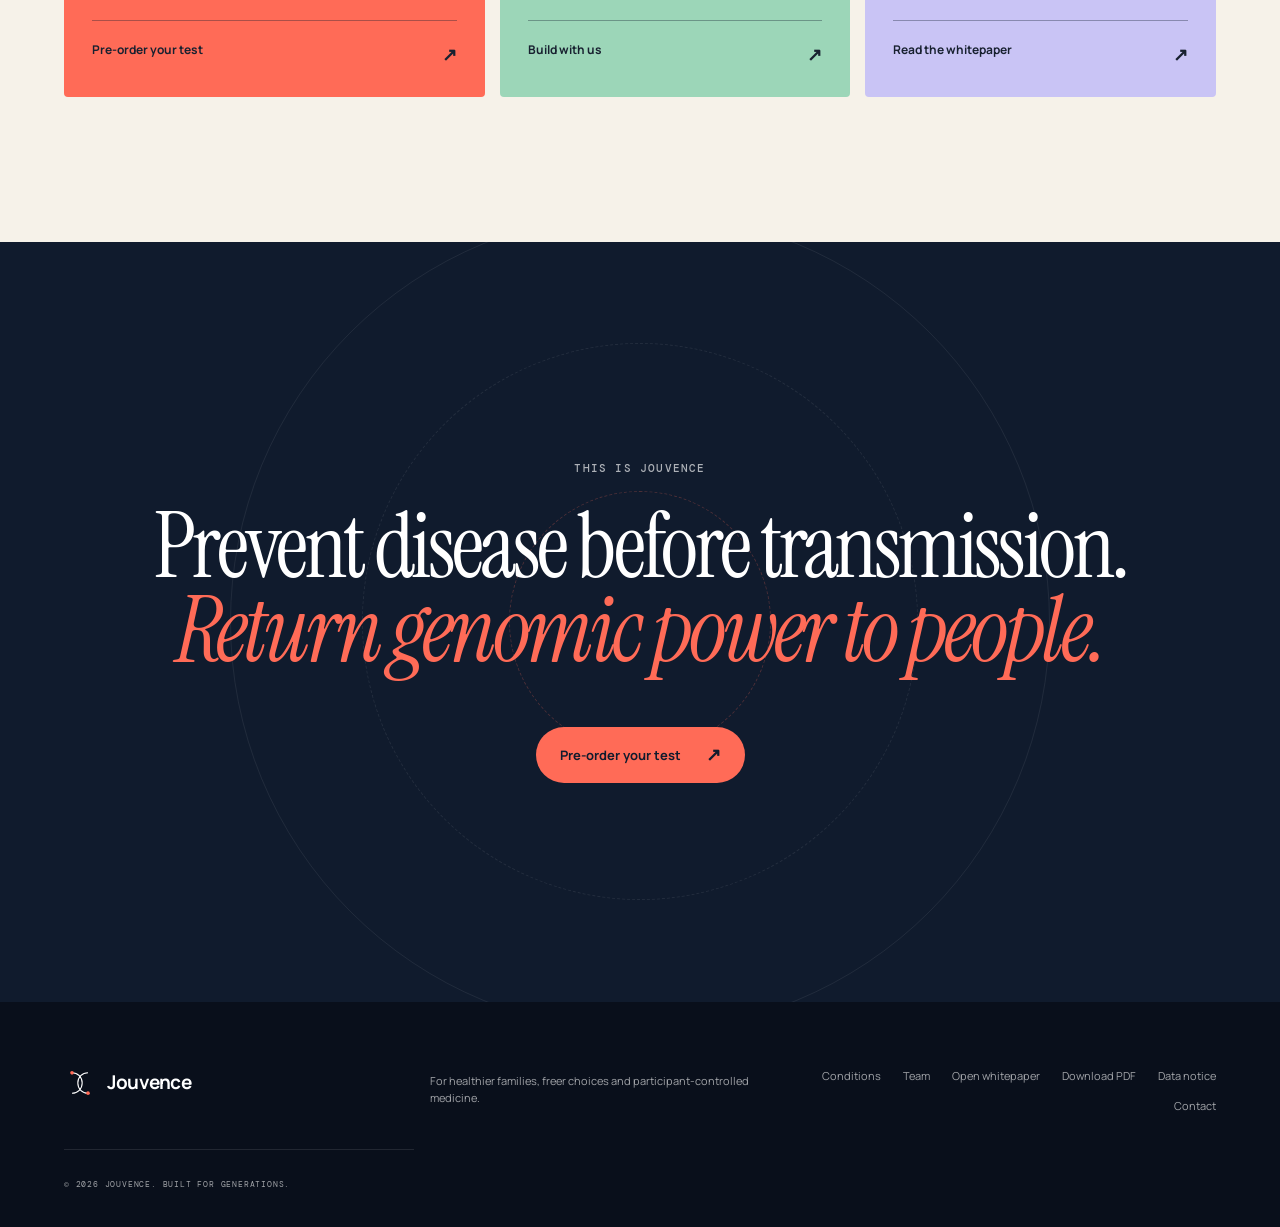
==== commit 91a72518: "Restore integrated preorder and team pages" ====
--- a/index.html
+++ b/index.html
@@ -36,10 +36,10 @@
         <a href="diseases.html">Conditions</a>
         <a href="assets/whitepaper/jouvence-whitepaper.pdf" target="_blank" rel="noopener">Whitepaper</a>
         <a href="#journey">How it works</a>
-        <a href="#control">Your data</a>
+        <a href="#team">Team</a>
       </nav>
 
-      <a class="header-cta" href="#join">Join the first families</a>
+      <a class="header-cta" href="preorder.html">Pre-order your test</a>
       <button class="menu-button" type="button" aria-label="Open menu" aria-expanded="false" data-menu-button>
         <span></span><span></span>
       </button>
@@ -51,8 +51,8 @@
       <a href="assets/whitepaper/jouvence-whitepaper.pdf" target="_blank" rel="noopener">Whitepaper</a>
       <a href="#journey">How it works</a>
       <a href="#control">Your data</a>
-      <a href="#vision">Our vision</a>
-      <a href="#join">Join the first families</a>
+      <a href="#team">Team</a>
+      <a href="preorder.html">Pre-order your test</a>
     </nav>
 
     <main id="top">
@@ -74,8 +74,8 @@
             control of your genomic data.
           </p>
           <div class="hero-actions">
-            <a class="button button-primary" href="#join">
-              Join the first families
+            <a class="button button-primary" href="preorder.html">
+              Pre-order your test
               <span aria-hidden="true">↗</span>
             </a>
             <a class="text-link text-link-light" href="#journey">
@@ -425,6 +425,43 @@
         </div>
       </section>
 
+      <section class="team section-dark" id="team">
+        <div class="team-heading reveal">
+          <p class="eyebrow eyebrow-light">The team</p>
+          <h2>Built at the intersection of <em>genomics, AI and human health.</em></h2>
+        </div>
+        <article class="founder-card reveal">
+          <figure class="founder-portrait">
+            <img
+              src="assets/photos/jeremie-kalfon.png"
+              alt="Jérémie Kalfon, founder of Jouvence"
+              width="1386"
+              height="1385"
+              loading="lazy"
+              decoding="async"
+            />
+          </figure>
+          <div class="founder-copy">
+            <div class="founder-title"><span>01</span><small>Founder</small></div>
+            <h3>Jérémie Kalfon</h3>
+            <p class="founder-role">Computational biologist · researcher · engineer · entrepreneur</p>
+            <p>
+              PhD in AI from Institut Pasteur and ENS, formerly at the Broad Institute of MIT and Harvard,
+              and former team lead at Whitelab Genomics. Jérémie has built open-source genomics and AI systems
+              designed to turn complex biological data into useful, accountable tools.
+            </p>
+            <div class="founder-links" aria-label="Jérémie Kalfon profiles">
+              <a href="https://www.jkobject.com/about/" target="_blank" rel="noopener">Profile ↗</a>
+              <a href="https://www.linkedin.com/in/jkobject/" target="_blank" rel="noopener">LinkedIn ↗</a>
+              <a href="https://github.com/jkobject" target="_blank" rel="noopener">GitHub ↗</a>
+              <a href="https://scholar.google.com/citations?user=zyXiydsAAAAJ&amp;hl=en" target="_blank" rel="noopener">Google Scholar ↗</a>
+              <a href="https://orcid.org/0000-0002-2818-9728" target="_blank" rel="noopener">ORCID ↗</a>
+              <a href="https://www.jkobject.com/assets/documents/CV-JEREMIE.pdf" target="_blank" rel="noopener">CV ↗</a>
+            </div>
+          </div>
+        </article>
+      </section>
+
       <section class="join section-light" id="join">
         <div class="join-heading reveal">
           <p class="eyebrow">Start something generational</p>
@@ -434,8 +471,8 @@
           <article class="join-card join-family reveal">
             <div class="join-card-top"><span>01</span><small>For families</small></div>
             <h3>Understand your inherited risks before pregnancy.</h3>
-            <p>Be among the first families to hear about Jouvence and help shape the experience.</p>
-            <a href="mailto:jkobject@gmail.com?subject=Joining%20the%20first%20Jouvence%20families">Join the first families <span>↗</span></a>
+            <p>Reserve two whole-genome sequencing kits — one for each prospective parent. No payment today.</p>
+            <a href="preorder.html">Pre-order your test <span>↗</span></a>
           </article>
           <article class="join-card join-builder reveal reveal-delay-short">
             <div class="join-card-top"><span>02</span><small>For builders</small></div>
@@ -456,7 +493,7 @@
         <div class="closing-orbit" aria-hidden="true"></div>
         <p class="eyebrow eyebrow-light reveal">This is Jouvence</p>
         <h2 class="reveal">Prevent disease before transmission.<br /><em>Return genomic power to people.</em></h2>
-        <a class="button button-primary reveal" href="#join">Shape the future with us <span>↗</span></a>
+        <a class="button button-primary reveal" href="preorder.html">Pre-order your test <span>↗</span></a>
       </section>
     </main>
 
@@ -469,7 +506,7 @@
         <span>Jouvence</span>
       </a>
       <p>For healthier families, freer choices and participant-controlled medicine.</p>
-      <div class="footer-links"><a href="diseases.html">Conditions</a><a href="assets/whitepaper/jouvence-whitepaper.pdf" target="_blank" rel="noopener">Whitepaper</a><a href="#top">Privacy</a><a href="#top">Legal</a><a href="mailto:jkobject@gmail.com">Contact</a></div>
+      <div class="footer-links"><a href="diseases.html">Conditions</a><a href="#team">Team</a><a href="assets/whitepaper/jouvence-whitepaper.pdf" target="_blank" rel="noopener">Open whitepaper</a><a href="assets/whitepaper/jouvence-whitepaper.pdf" download>Download PDF</a><a href="preorder.html#data-notice">Data notice</a><a href="mailto:jkobject@gmail.com">Contact</a></div>
       <p class="copyright">© <span data-year></span> Jouvence. Built for generations.</p>
     </footer>
 
--- a/styles.css
+++ b/styles.css
@@ -259,6 +259,22 @@
 .choice-options article { display: grid; grid-template-columns: 45px 1fr 1.25fr; gap: 20px; align-items: center; padding: 28px 0; border-bottom: 1px solid rgba(16,27,45,.35); }
 .choice-options span { font-family: var(--mono); font-size: 9px; }.choice-options h3 { margin: 0; font-family: var(--serif); font-size: 27px; font-weight: 400; }.choice-options p { margin: 0; font-size: 11px; line-height: 1.6; }
 
+.team { padding: 145px 6vw; }
+.team-heading { display: grid; grid-template-columns: .55fr 1.45fr; gap: 6vw; align-items: start; margin-bottom: 80px; }
+.team-heading h2 { max-width: 980px; margin: 0; font-family: var(--serif); font-size: clamp(55px, 6.4vw, 98px); line-height: .94; font-weight: 400; letter-spacing: -.04em; }
+.team-heading h2 em { color: var(--green); font-weight: 400; }
+.founder-card { display: grid; grid-template-columns: minmax(300px, .8fr) minmax(480px, 1.2fr); max-width: 1220px; margin-left: auto; border-top: 1px solid rgba(255,255,255,.16); }
+.founder-portrait { position: relative; min-height: 600px; margin: 0; overflow: hidden; background: var(--midnight-soft); }
+.founder-portrait img { width: 100%; height: 100%; object-fit: cover; filter: saturate(.72) contrast(1.04); }
+.founder-copy { padding: 34px 0 10px 6vw; }
+.founder-title { display: flex; justify-content: space-between; color: rgba(255,255,255,.55); font-family: var(--mono); font-size: 9px; text-transform: uppercase; letter-spacing: .08em; }
+.founder-copy h3 { margin: 105px 0 12px; font-family: var(--serif); font-size: clamp(54px, 6vw, 88px); line-height: .92; font-weight: 400; }
+.founder-role { color: var(--coral); font-family: var(--mono); font-size: 10px; text-transform: uppercase; letter-spacing: .08em; }
+.founder-copy > p:not(.founder-role) { max-width: 650px; margin: 32px 0 48px; color: rgba(255,255,255,.65); font-size: 14px; line-height: 1.85; }
+.founder-links { display: flex; flex-wrap: wrap; gap: 10px; }
+.founder-links a { padding: 10px 14px; border: 1px solid rgba(255,255,255,.2); border-radius: 999px; color: rgba(255,255,255,.82); font-size: 10px; font-weight: 700; transition: border-color .25s, color .25s, background .25s; }
+.founder-links a:hover { border-color: var(--green); background: var(--green); color: var(--midnight); }
+
 .join { padding: 145px 5vw; }
 .join-heading { max-width: 940px; margin-bottom: 75px; }
 .join-heading h2 { margin: 0; font-family: var(--serif); font-size: clamp(55px, 6vw, 94px); line-height: .95; font-weight: 400; }
@@ -275,8 +291,8 @@
 .closing-orbit { position: absolute; width: 820px; height: 820px; border: 1px solid rgba(255,255,255,.07); border-radius: 50%; }
 .closing-orbit::before, .closing-orbit::after { content: ""; position: absolute; inset: 16%; border: 1px dashed rgba(255,255,255,.08); border-radius: 50%; }.closing-orbit::after { inset: 34%; border-color: rgba(255,107,87,.25); animation: spin 25s linear infinite; }
 
-.site-footer { padding: 65px 5vw 32px; display: grid; grid-template-columns: 1fr 1fr 1fr; gap: 30px; align-items: start; background: #090f1b; color: rgba(255,255,255,.62); font-size: 11px; }
-.footer-brand { color: white; }.site-footer > p { margin: 5px 0; max-width: 350px; }.footer-links { justify-self: end; display: flex; gap: 25px; }.footer-links a:hover { color: white; }.copyright { grid-column: 1/-1; padding-top: 28px; border-top: 1px solid rgba(255,255,255,.1); font-family: var(--mono); font-size: 8px; text-transform: uppercase; letter-spacing: .1em; }
+.site-footer { padding: 65px 5vw 32px; display: grid; grid-template-columns: 1fr 1fr 1.25fr; gap: 30px; align-items: start; background: #090f1b; color: rgba(255,255,255,.62); font-size: 11px; }
+.footer-brand { color: white; }.site-footer > p { margin: 5px 0; max-width: 350px; }.footer-links { justify-self: end; display: flex; flex-wrap: wrap; justify-content: flex-end; gap: 13px 22px; }.footer-links a:hover { color: white; }.copyright { grid-column: 1/-1; padding-top: 28px; border-top: 1px solid rgba(255,255,255,.1); font-family: var(--mono); font-size: 8px; text-transform: uppercase; letter-spacing: .1em; }
 
 .reveal { opacity: 1; transform: none; }
 .js .reveal { opacity: 0; transform: translateY(25px); transition: opacity .8s ease, transform .8s ease; }
@@ -300,6 +316,7 @@
   .inheritance-card { padding-left: 20px; padding-right: 20px; }
   .lifelong { grid-template-columns: 1fr; }.lifelong-map { max-width: 800px; width: 100%; margin: 30px auto 0; }
   .choice { grid-template-columns: 1fr; }.choice-copy { margin-bottom: 20px; }
+  .team-heading { grid-template-columns: 1fr; }.founder-card { grid-template-columns: .9fr 1.1fr; }
 }
 
 @media (max-width: 760px) {
@@ -309,7 +326,7 @@
   .hero-intro { font-size: 16px; }.hero-actions { align-items: flex-start; flex-direction: column; gap: 24px; }
   .genome-stage { width: 118vw; margin-left: -14vw; margin-top: -10px; }.genome-label { display: none; }.genome-caption { bottom: 3%; }
   .hero-footnote { left: 22px; right: 22px; }.hero-footnote span:last-child { display: none; }
-  .manifesto, .science, .journey, .lifelong, .control, .choice, .join { padding: 95px 22px; }
+  .manifesto, .science, .journey, .lifelong, .control, .choice, .team, .join { padding: 95px 22px; }
   .editorial-break { height: 720px; min-height: 0; }.editorial-break img { object-position: 58% center; }.editorial-break figcaption { left: 22px; right: 22px; bottom: 38px; }.editorial-break figcaption small { position: static; margin-top: 25px; }.editorial-break figcaption strong { font-size: 55px; }
   .manifesto { display: block; }.manifesto-index { margin-bottom: 55px; }.manifesto-copy p { font-size: 45px; }.manifesto-aside { margin-top: 65px; }
   .section-heading { margin-bottom: 48px; }.section-heading h2 { font-size: 49px; }
@@ -323,9 +340,10 @@
   .control-promises { grid-template-columns: 1fr 1fr; }.control-promises article { min-height: 220px; padding: 20px 20px 20px 0; border-bottom: 1px solid rgba(255,255,255,.16); }.control-promises article:not(:first-child) { padding-left: 20px; }.control-promises article:nth-child(2) { border-right: 0; }.control-promises h3 { margin-top: 40px; }
   .choice-copy h2 { font-size: 70px; }.choice-options article { grid-template-columns: 30px 1fr; }.choice-options p { grid-column: 2; }
   .choice-photo { height: 460px; margin-top: 55px; }
+  .team-heading { gap: 20px; margin-bottom: 55px; }.team-heading h2 { font-size: 51px; }.founder-card { grid-template-columns: 1fr; }.founder-portrait { min-height: 0; aspect-ratio: 1; }.founder-copy { padding: 35px 0 0; }.founder-copy h3 { margin-top: 60px; font-size: 58px; }.founder-links { gap: 8px; }
   .join-heading h2 { font-size: 51px; }.join-grid { grid-template-columns: 1fr; }.join-card { min-height: 440px; }.join-card h3 { margin-top: 75px; }
   .closing { min-height: 700px; padding: 100px 22px; }.closing h2 { font-size: 52px; }
-  .site-footer { grid-template-columns: 1fr; padding: 55px 22px 30px; }.footer-links { justify-self: start; }.copyright { grid-column: 1; }
+  .site-footer { grid-template-columns: 1fr; padding: 55px 22px 30px; }.footer-links { justify-self: start; justify-content: flex-start; }.copyright { grid-column: 1; }
 }
 
 @media (max-width: 360px) {
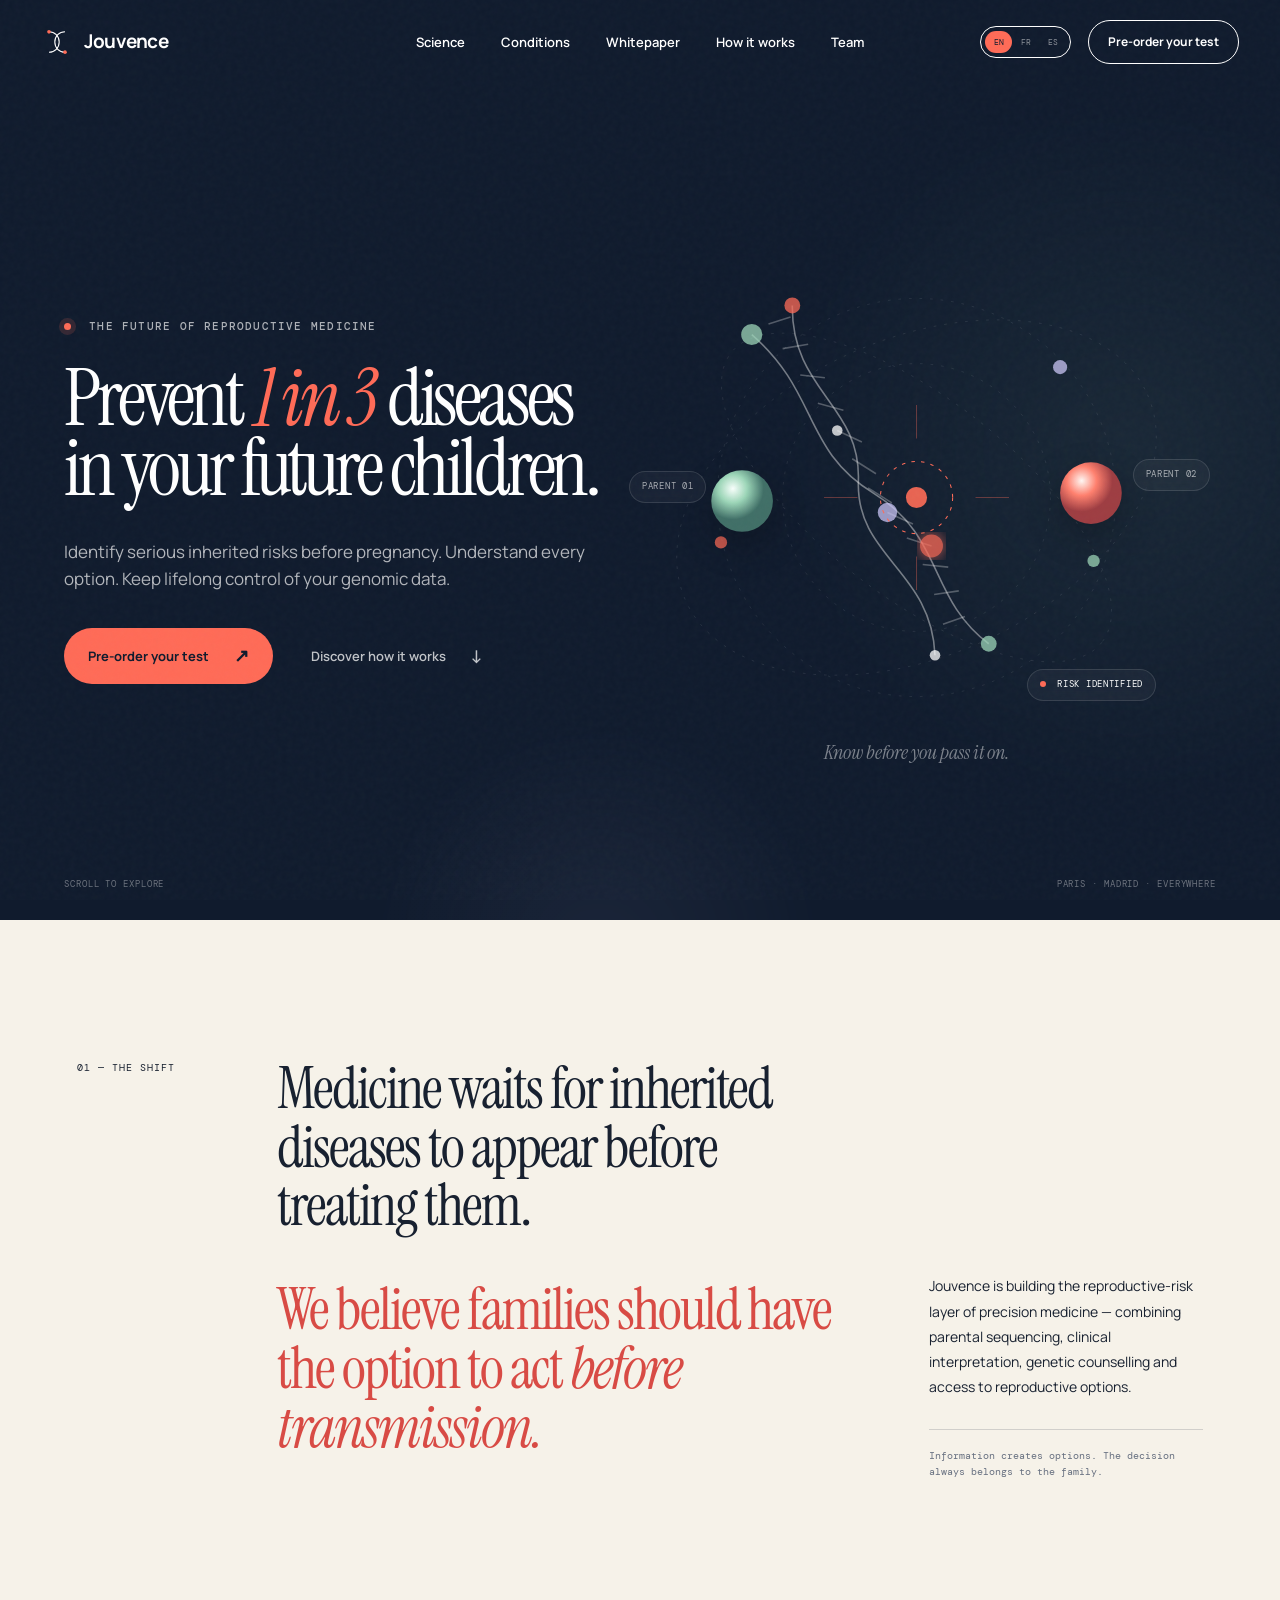
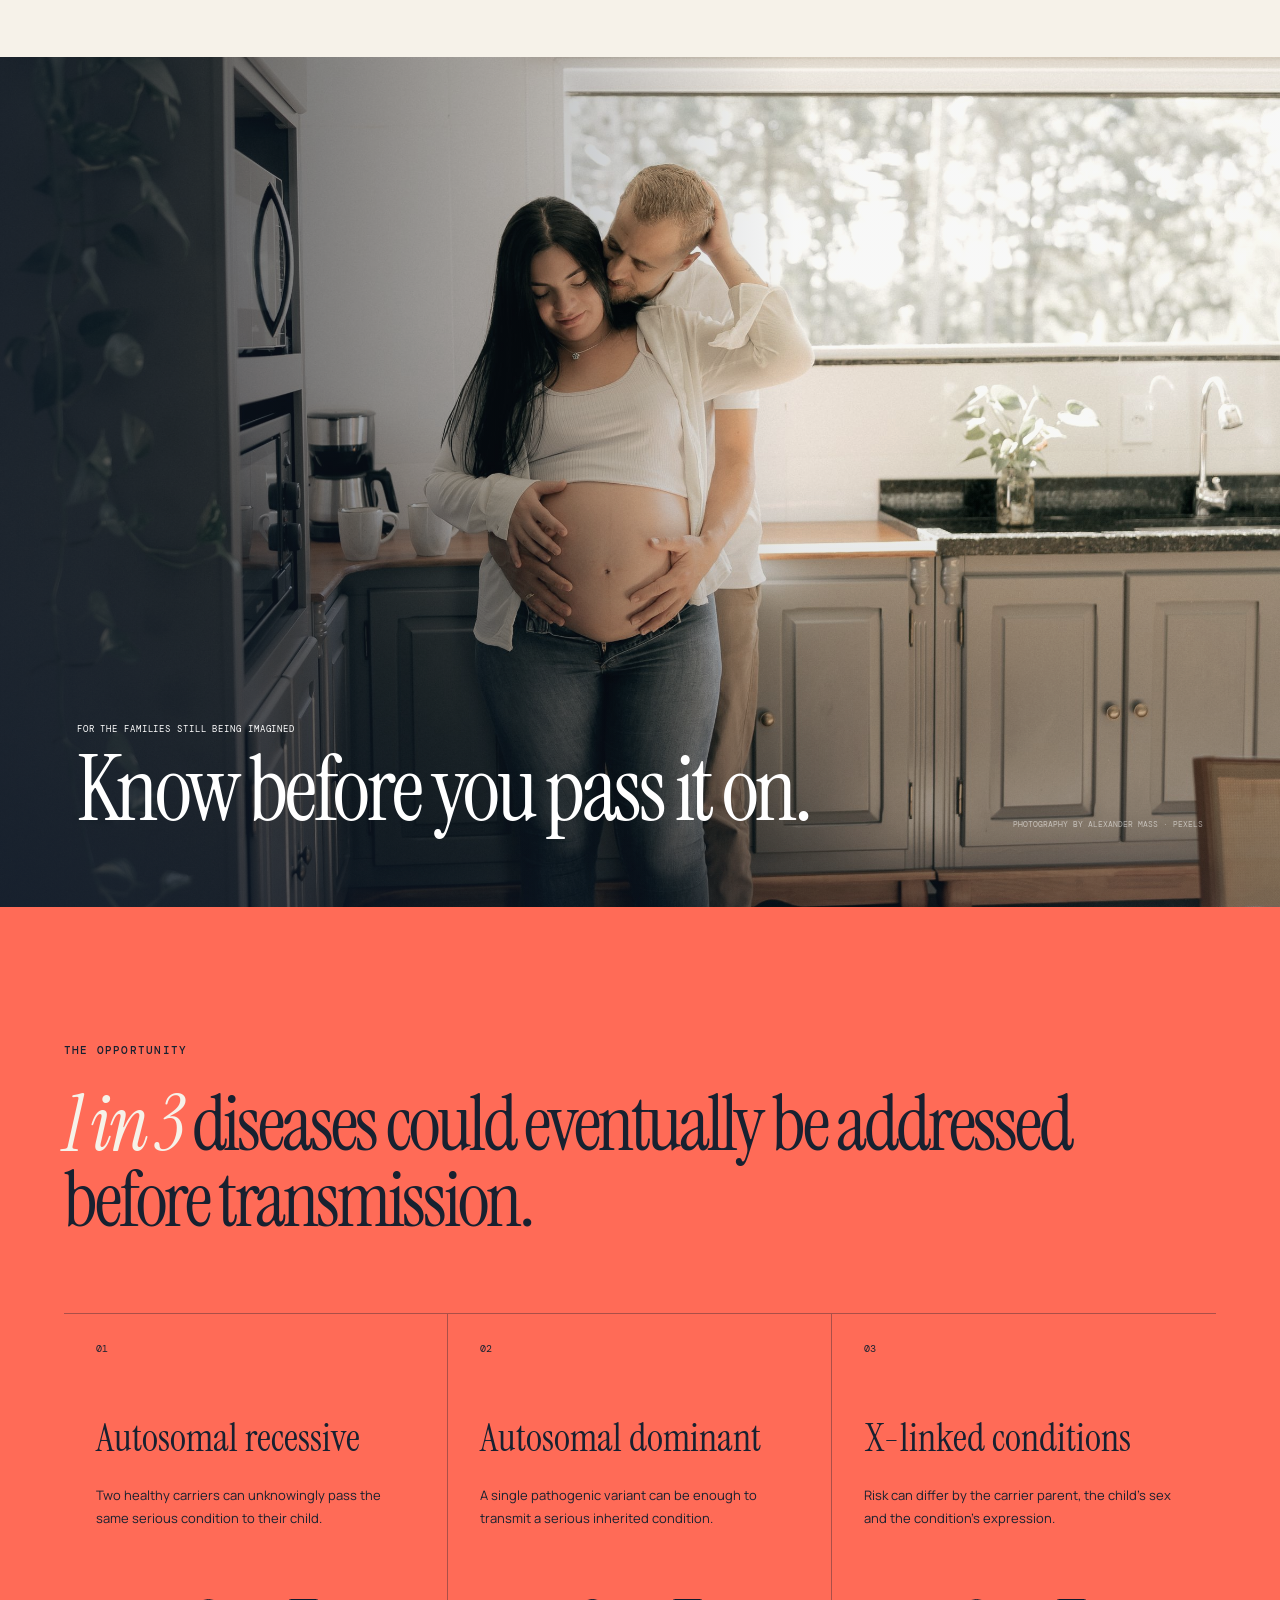
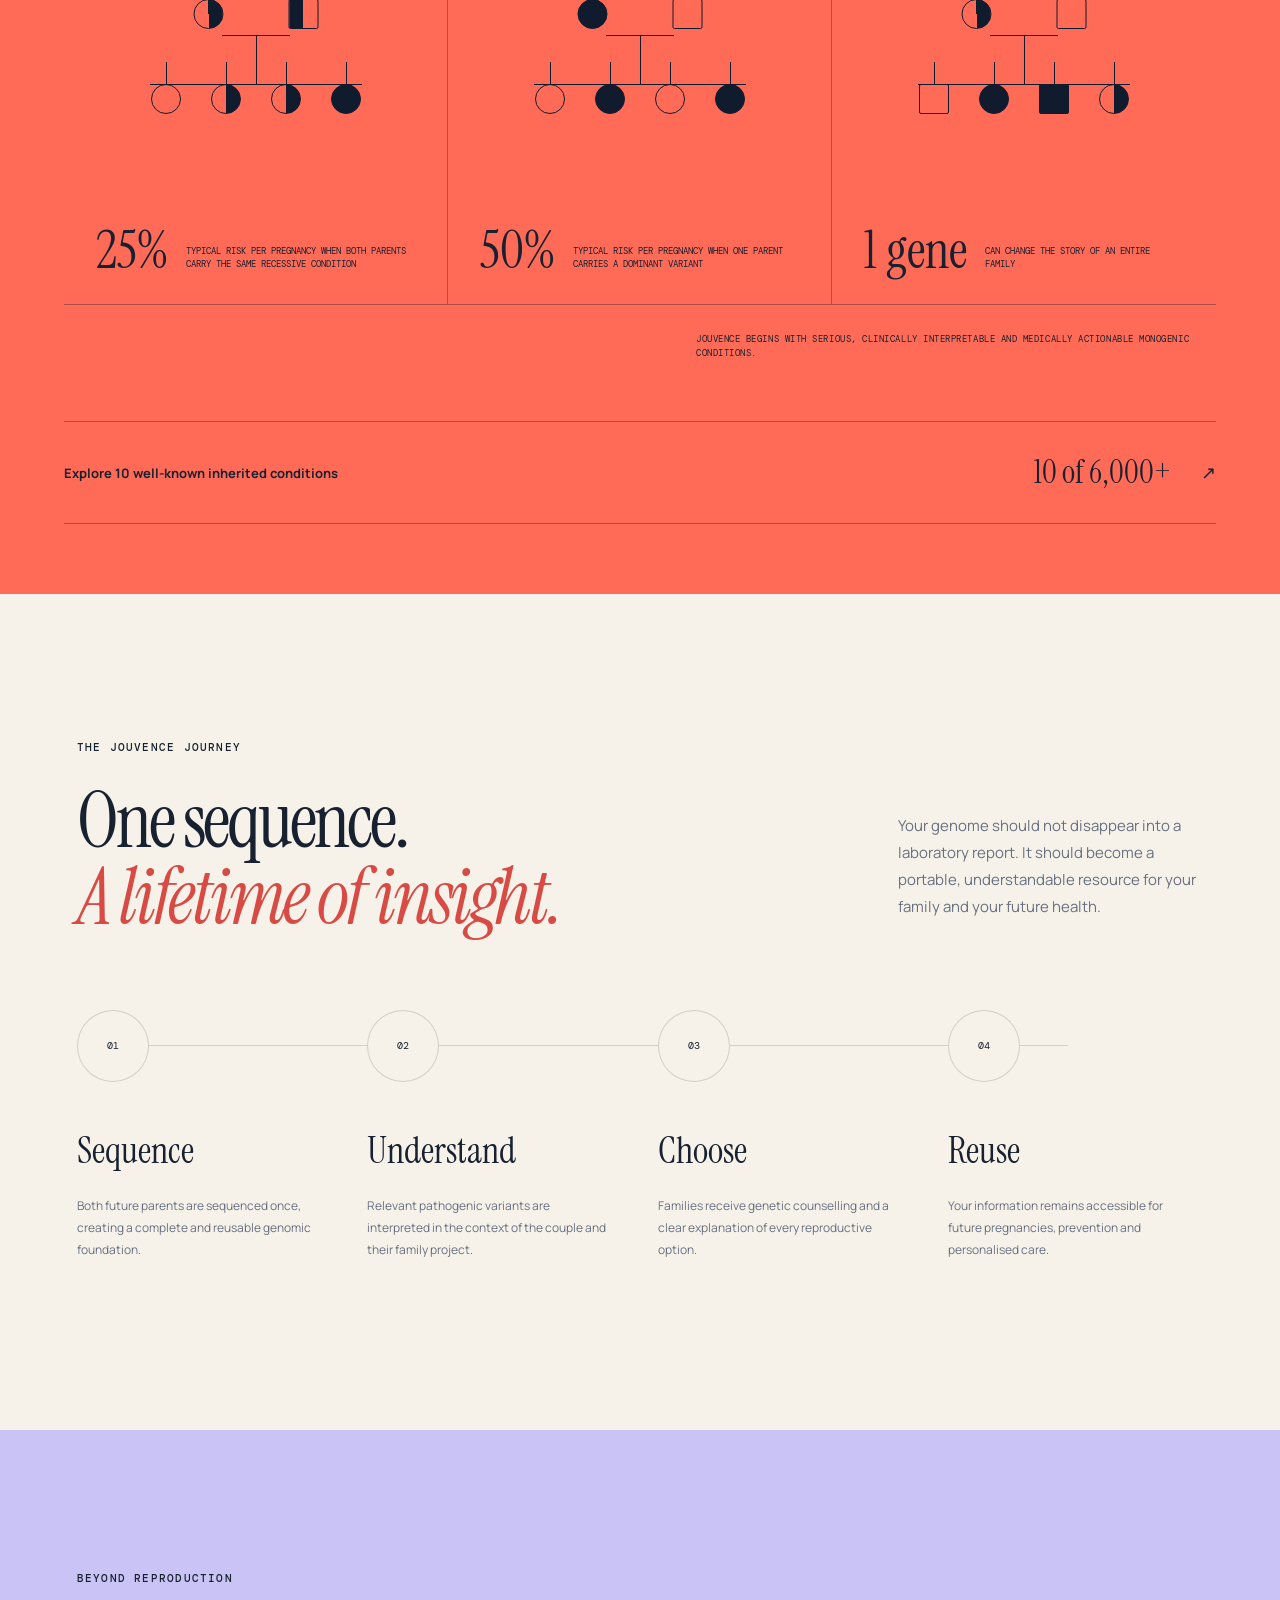
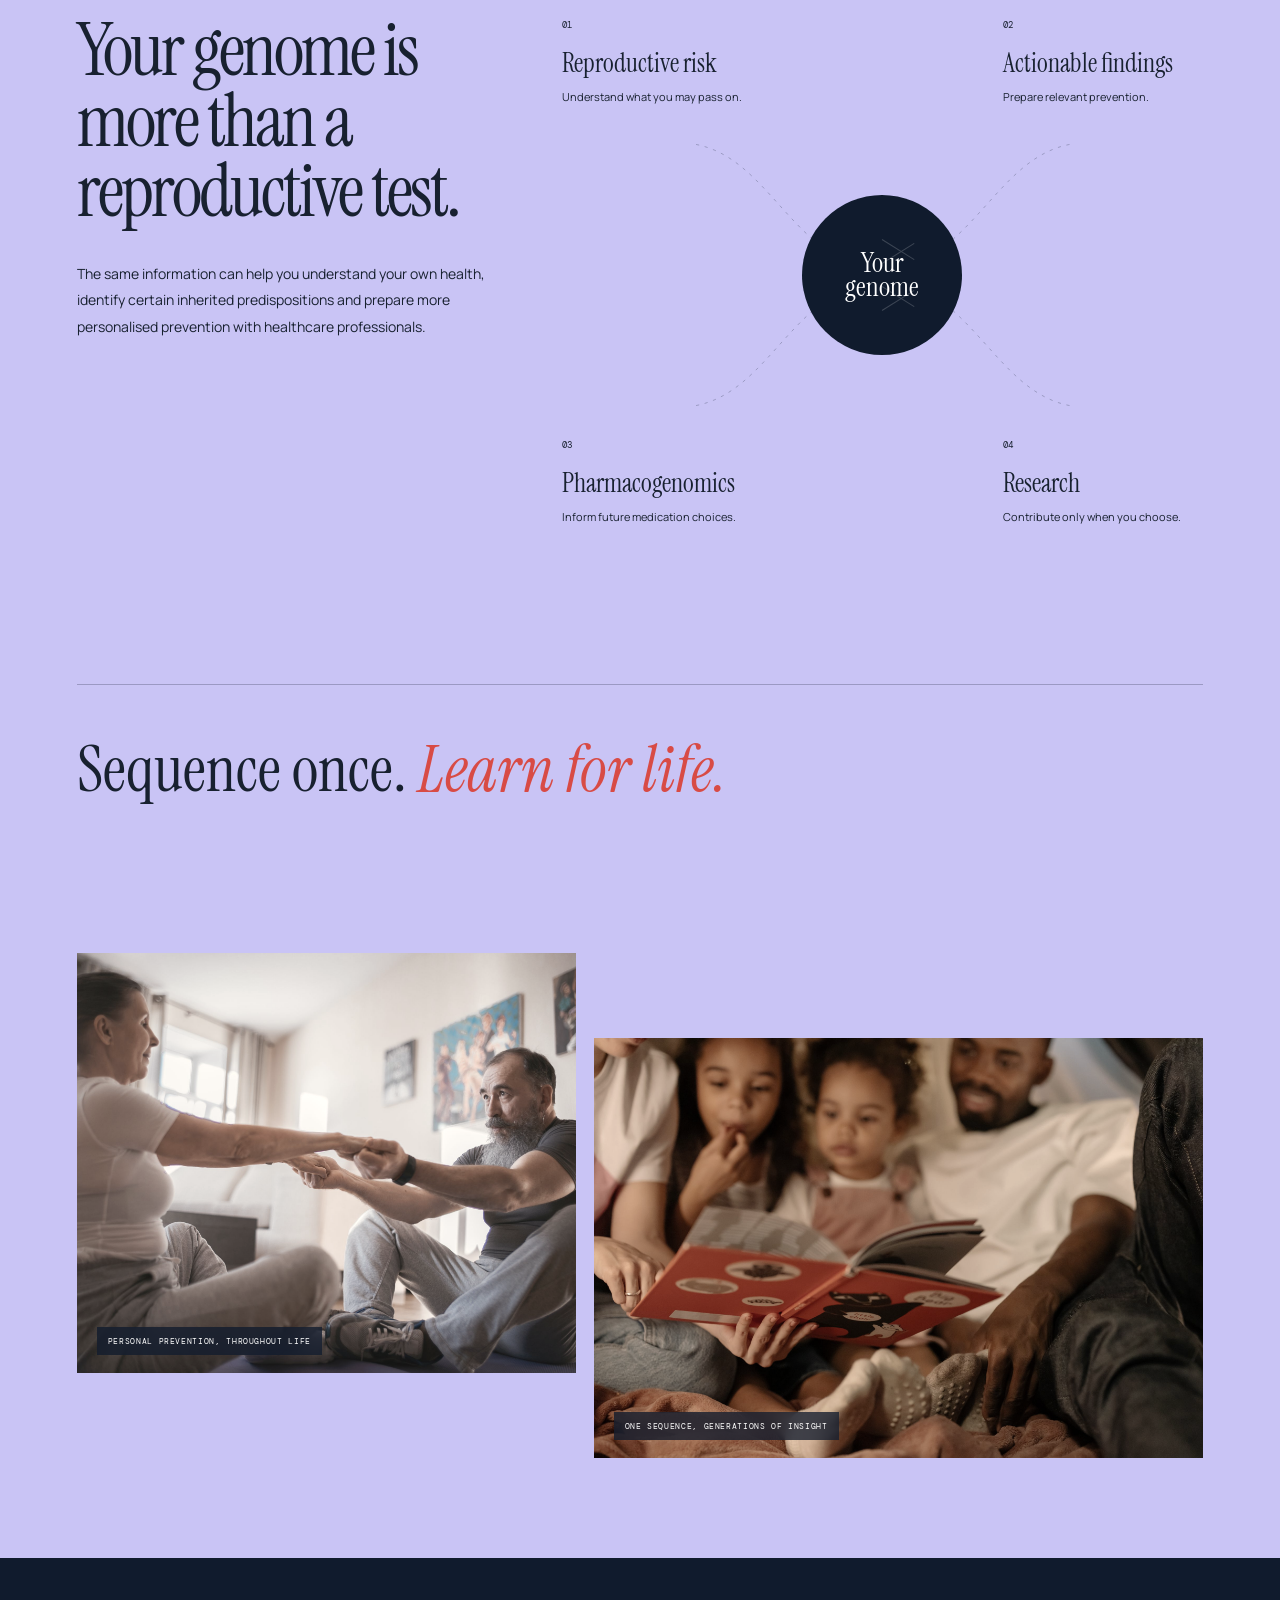
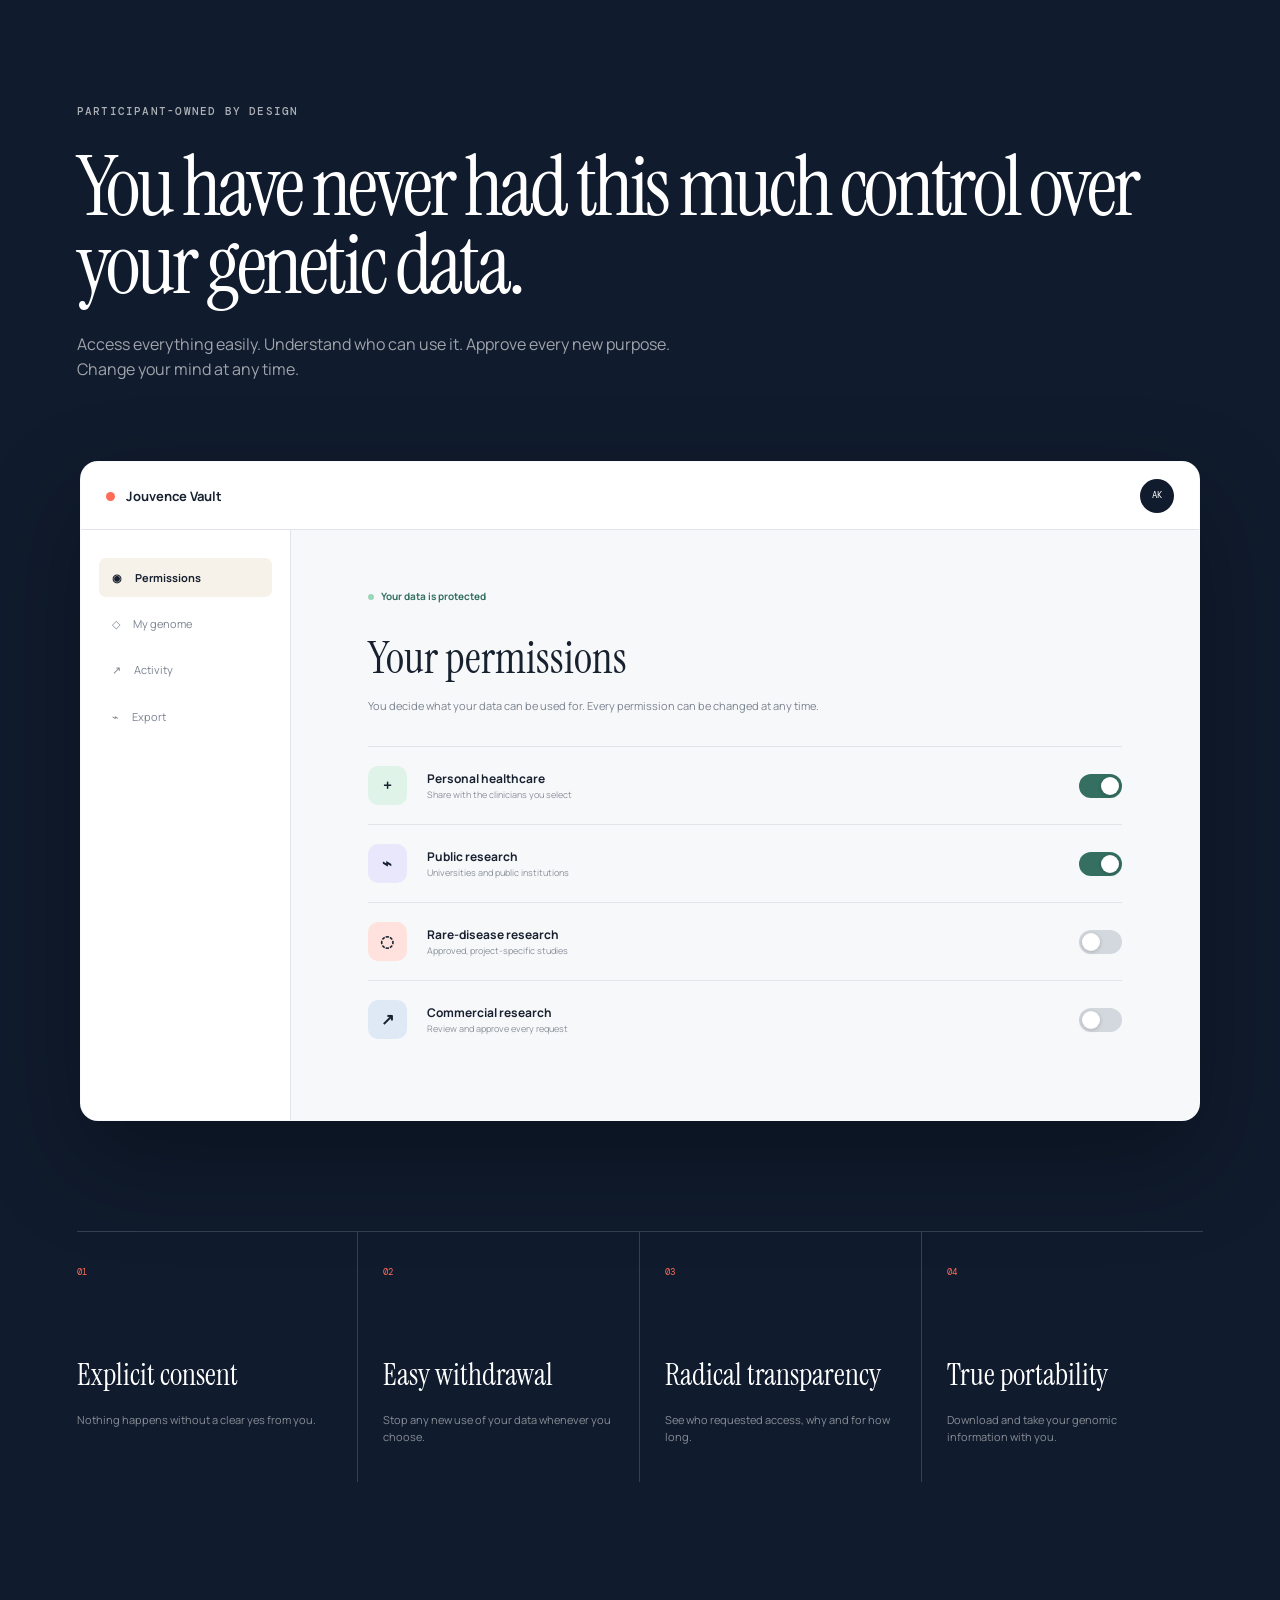
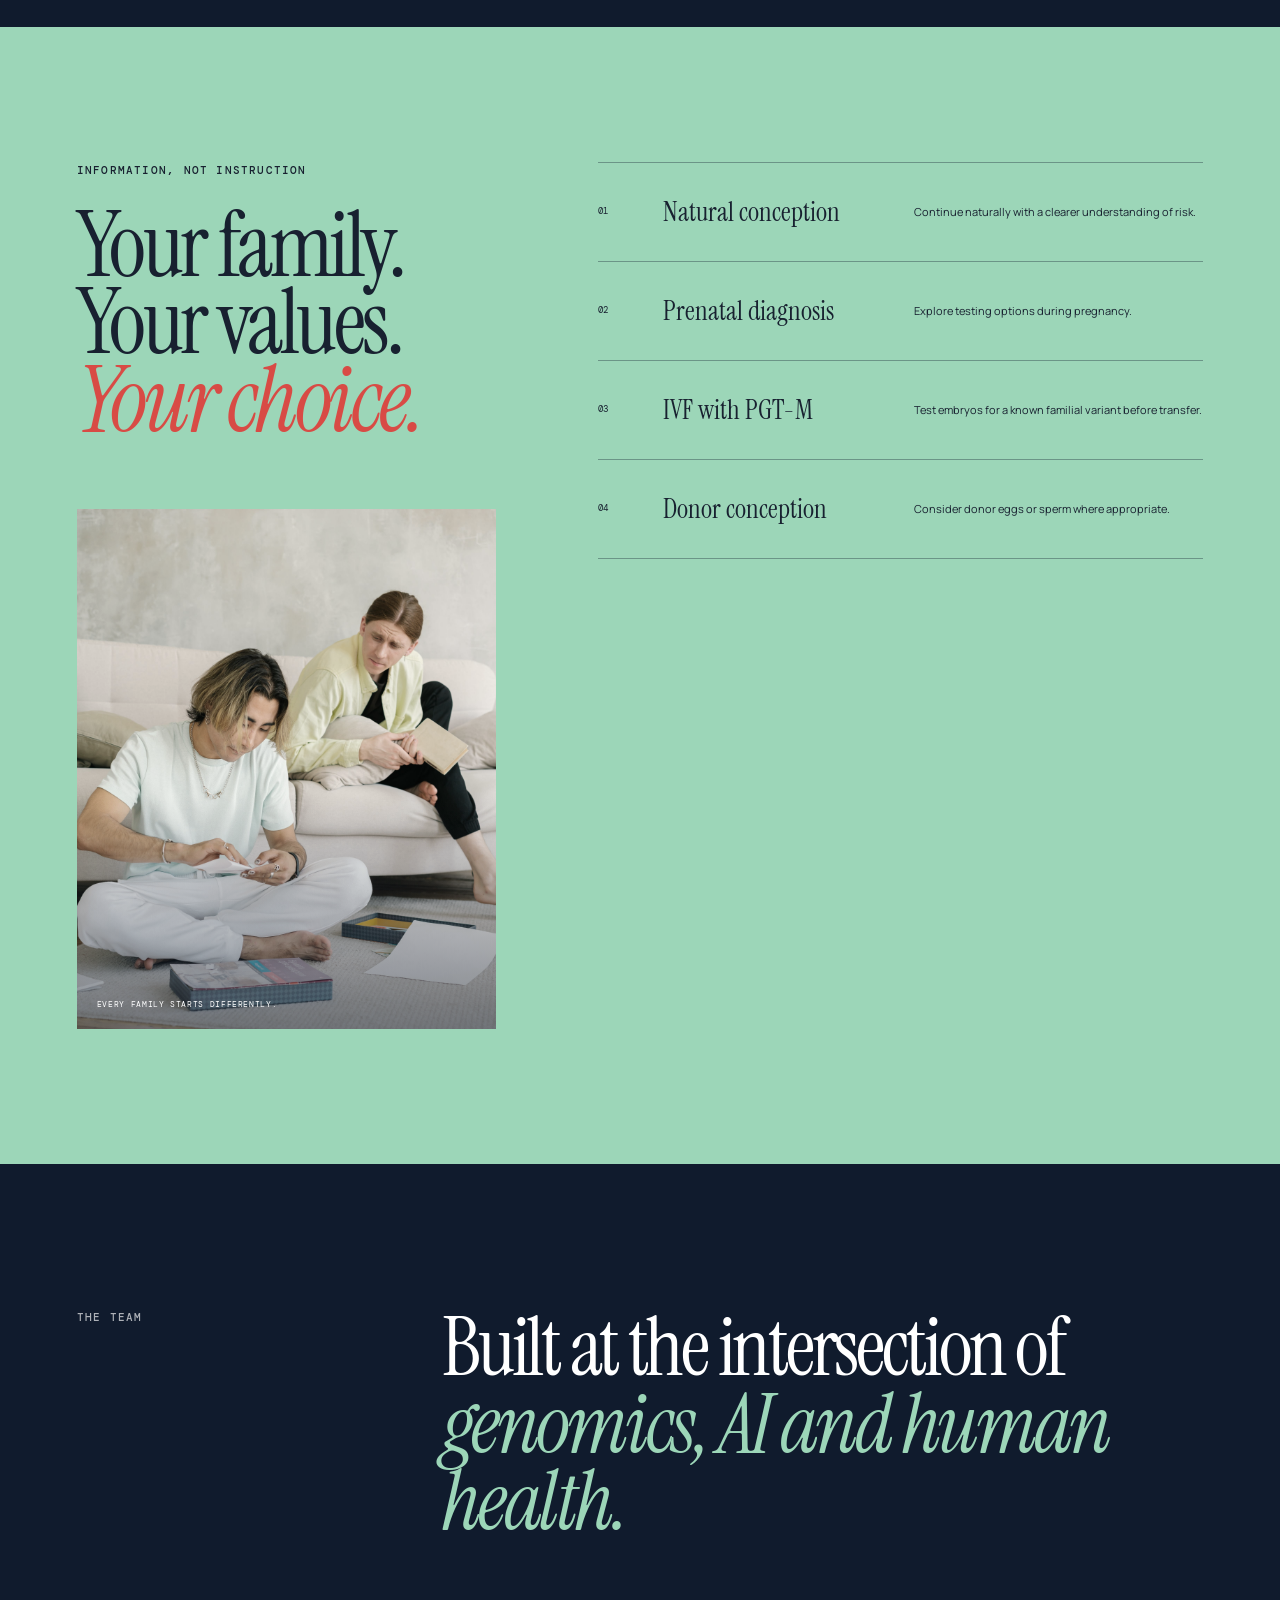
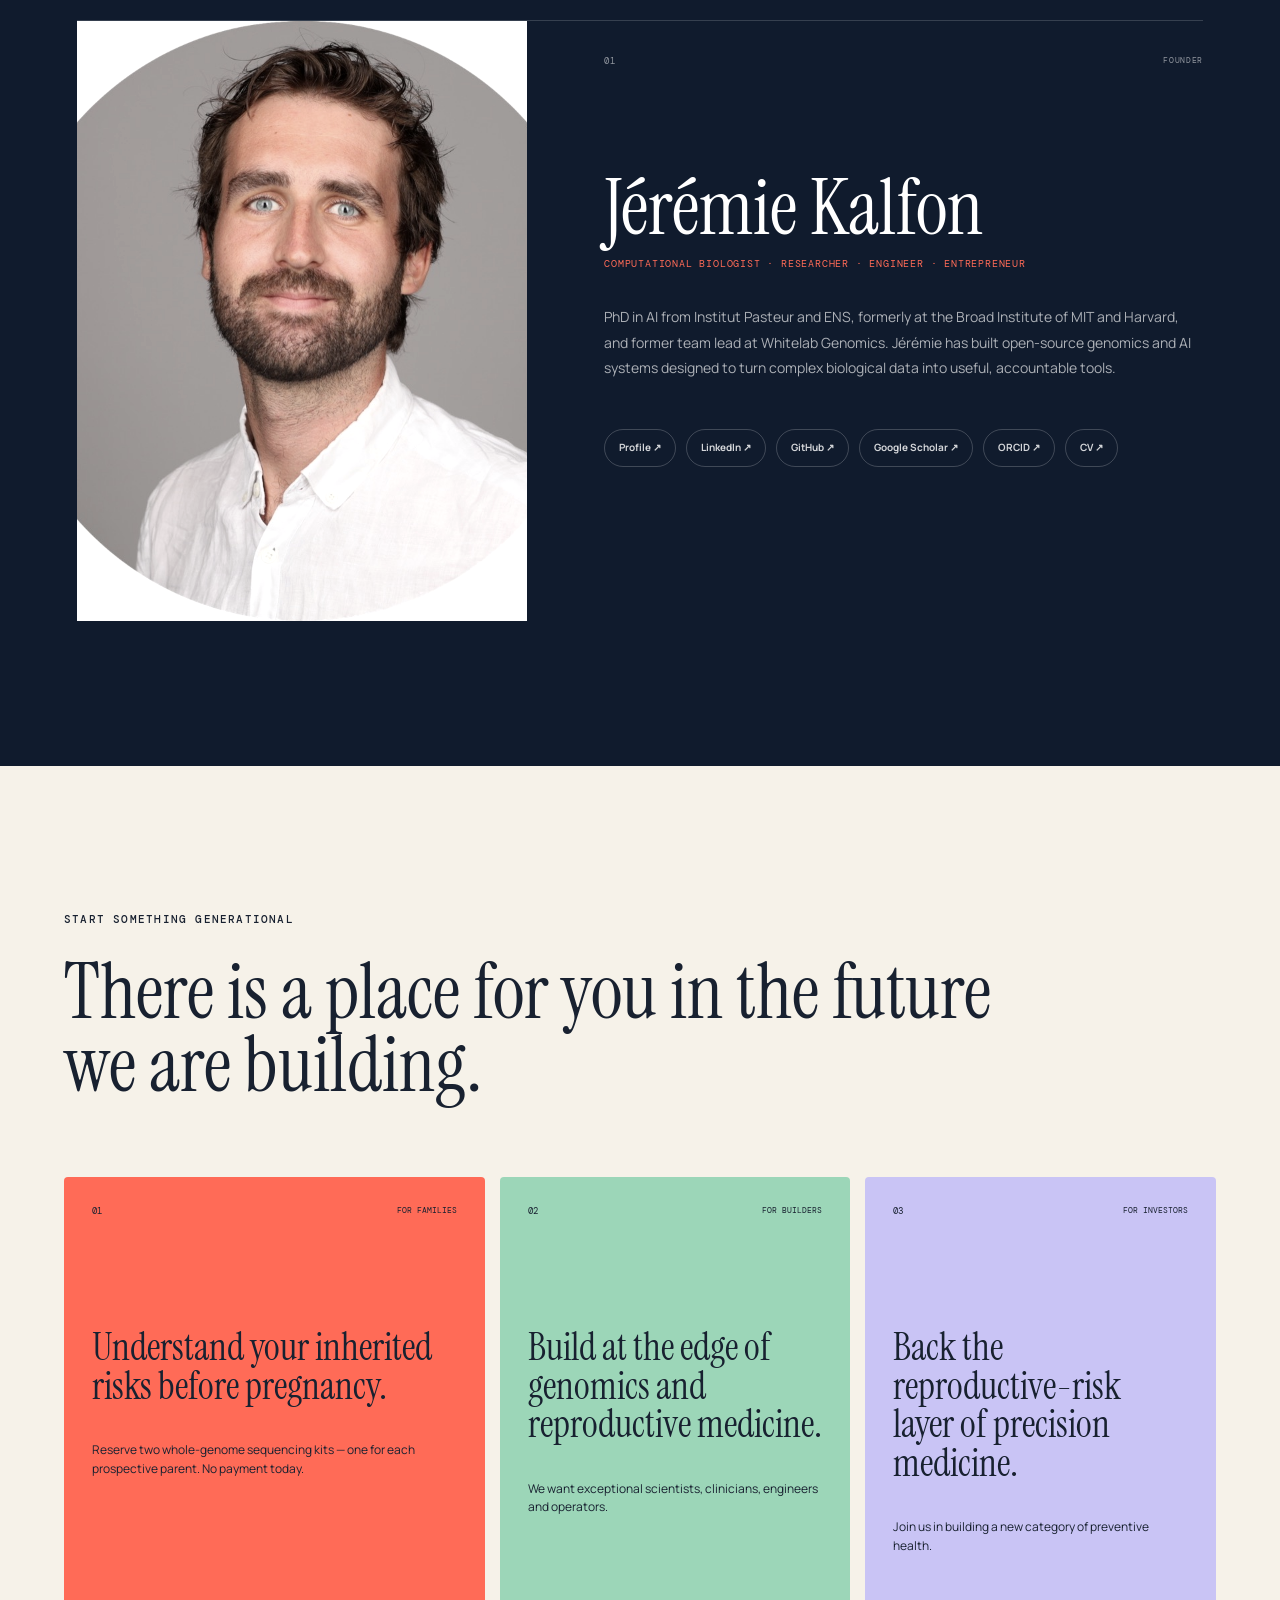
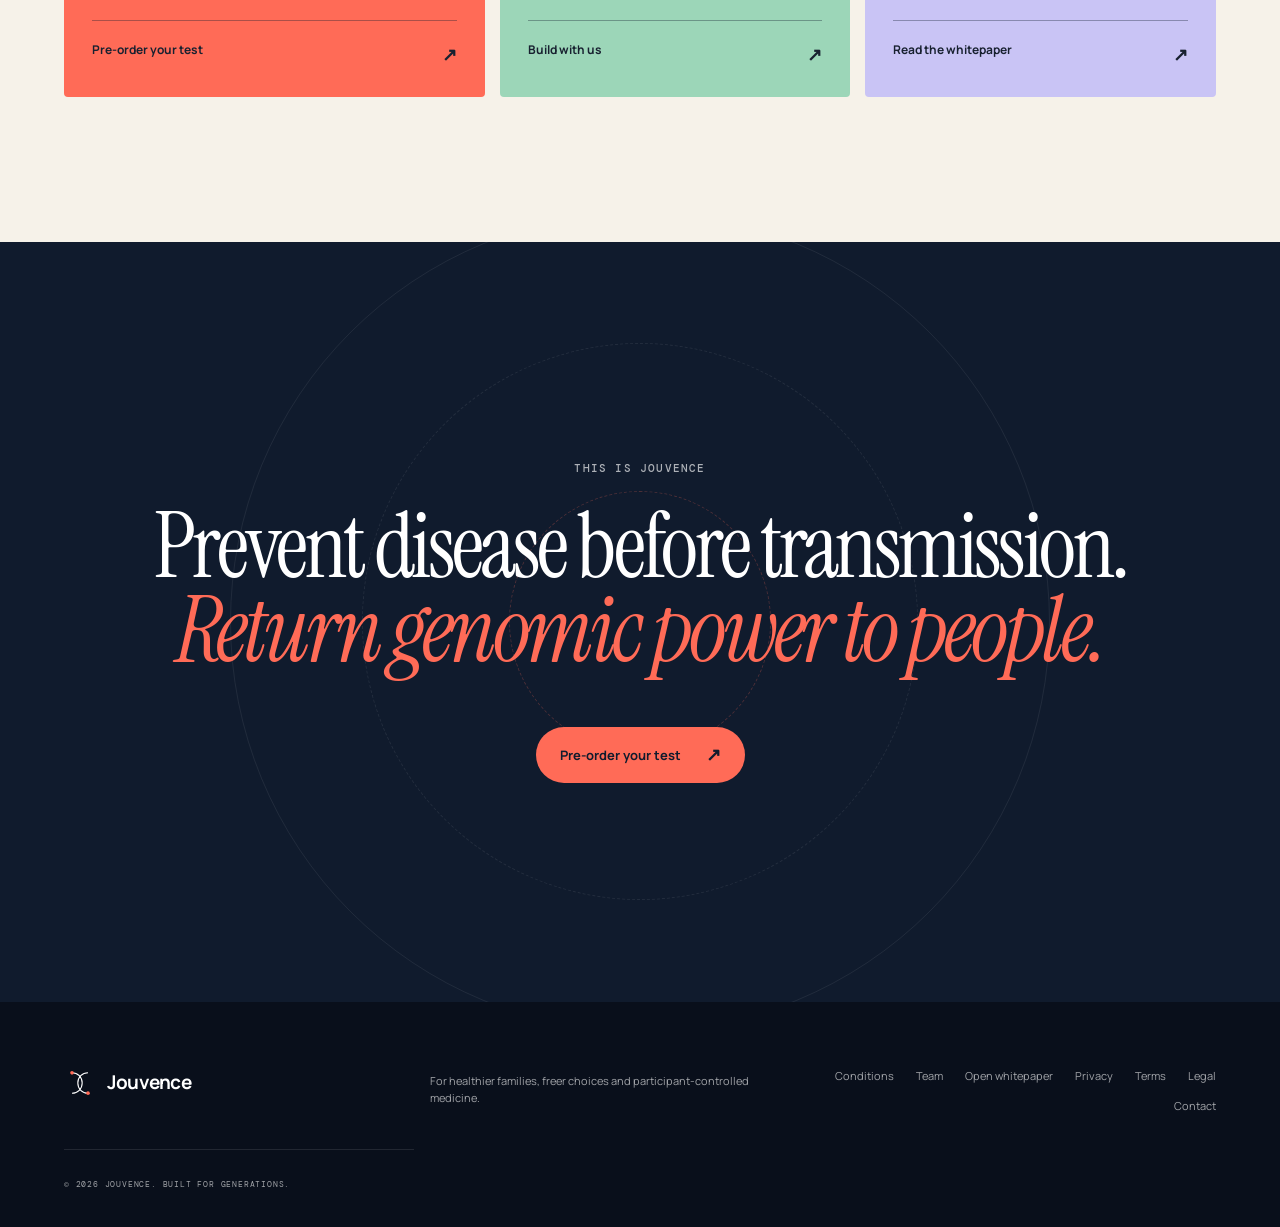
==== commit ebe053ef: "Restore French Spanish and legal pages" ====
--- a/index.html
+++ b/index.html
@@ -9,15 +9,9 @@
     />
     <title>Jouvence — Know before you pass it on</title>
     <script>document.documentElement.classList.add("js");</script>
-    <link rel="preconnect" href="https://fonts.googleapis.com" />
-    <link rel="preconnect" href="https://fonts.gstatic.com" crossorigin />
-    <link
-      href="https://fonts.googleapis.com/css2?family=DM+Mono:wght@400;500&amp;family=Instrument+Serif:ital@0;1&amp;family=Manrope:wght@400;500;600;700&amp;display=swap"
-      rel="stylesheet"
-    />
     <link rel="stylesheet" href="styles.css" />
   </head>
-  <body>
+  <body data-page="home">
     <div class="page-grain" aria-hidden="true"></div>
 
     <header class="site-header" data-header>
@@ -39,13 +33,21 @@
         <a href="#team">Team</a>
       </nav>
 
-      <a class="header-cta" href="preorder.html">Pre-order your test</a>
+      <div class="header-actions">
+        <div class="language-switcher" aria-label="Language">
+          <a href="?lang=en" data-lang-option="en">EN</a><a href="?lang=fr" data-lang-option="fr">FR</a><a href="?lang=es" data-lang-option="es">ES</a>
+        </div>
+        <a class="header-cta" href="preorder.html">Pre-order your test</a>
+      </div>
       <button class="menu-button" type="button" aria-label="Open menu" aria-expanded="false" data-menu-button>
         <span></span><span></span>
       </button>
     </header>
 
     <nav class="mobile-nav" aria-label="Mobile navigation" aria-hidden="true" inert data-mobile-nav>
+      <div class="mobile-language-switcher language-switcher" aria-label="Language">
+        <a href="?lang=en" data-lang-option="en">EN</a><a href="?lang=fr" data-lang-option="fr">FR</a><a href="?lang=es" data-lang-option="es">ES</a>
+      </div>
       <a href="#science">Science</a>
       <a href="diseases.html">Conditions</a>
       <a href="assets/whitepaper/jouvence-whitepaper.pdf" target="_blank" rel="noopener">Whitepaper</a>
@@ -433,10 +435,10 @@
         <article class="founder-card reveal">
           <figure class="founder-portrait">
             <img
-              src="assets/photos/jeremie-kalfon.png"
+              src="assets/photos/jeremie-kalfon.jpg"
               alt="Jérémie Kalfon, founder of Jouvence"
-              width="1386"
-              height="1385"
+              width="900"
+              height="899"
               loading="lazy"
               decoding="async"
             />
@@ -506,10 +508,11 @@
         <span>Jouvence</span>
       </a>
       <p>For healthier families, freer choices and participant-controlled medicine.</p>
-      <div class="footer-links"><a href="diseases.html">Conditions</a><a href="#team">Team</a><a href="assets/whitepaper/jouvence-whitepaper.pdf" target="_blank" rel="noopener">Open whitepaper</a><a href="assets/whitepaper/jouvence-whitepaper.pdf" download>Download PDF</a><a href="preorder.html#data-notice">Data notice</a><a href="mailto:jkobject@gmail.com">Contact</a></div>
+      <div class="footer-links"><a href="diseases.html">Conditions</a><a href="#team">Team</a><a href="assets/whitepaper/jouvence-whitepaper.pdf" target="_blank" rel="noopener">Open whitepaper</a><a href="privacy.html">Privacy</a><a href="terms.html">Terms</a><a href="legal.html">Legal</a><a href="mailto:jkobject@gmail.com">Contact</a></div>
       <p class="copyright">© <span data-year></span> Jouvence. Built for generations.</p>
     </footer>
 
+    <script src="i18n.js"></script>
     <script src="script.js"></script>
   </body>
 </html>
--- a/styles.css
+++ b/styles.css
@@ -1,3 +1,11 @@
+@font-face { font-family: "Instrument Serif"; src: url("assets/fonts/InstrumentSerif-Regular.ttf") format("truetype"); font-style: normal; font-weight: 400; font-display: swap; }
+@font-face { font-family: "Instrument Serif"; src: url("assets/fonts/InstrumentSerif-Italic.ttf") format("truetype"); font-style: italic; font-weight: 400; font-display: swap; }
+@font-face { font-family: "Manrope"; src: url("assets/fonts/Manrope-Regular.ttf") format("truetype"); font-style: normal; font-weight: 400; font-display: swap; }
+@font-face { font-family: "Manrope"; src: url("assets/fonts/Manrope-SemiBold.ttf") format("truetype"); font-style: normal; font-weight: 600; font-display: swap; }
+@font-face { font-family: "Manrope"; src: url("assets/fonts/Manrope-Bold.ttf") format("truetype"); font-style: normal; font-weight: 700; font-display: swap; }
+@font-face { font-family: "DM Mono"; src: url("assets/fonts/DMMono-Regular.ttf") format("truetype"); font-style: normal; font-weight: 400; font-display: swap; }
+@font-face { font-family: "DM Mono"; src: url("assets/fonts/DMMono-Medium.ttf") format("truetype"); font-style: normal; font-weight: 500; font-display: swap; }
+
 :root {
   --midnight: #101b2d;
   --midnight-soft: #18263a;
@@ -70,6 +78,13 @@
 .desktop-nav a:hover::after { right: 0; }
 .header-cta { justify-self: end; padding: 12px 19px; border: 1px solid currentColor; border-radius: 999px; font-size: 12px; font-weight: 700; transition: background .25s, color .25s; }
 .header-cta:hover { background: var(--coral); border-color: var(--coral); color: #fff; }
+.header-actions { justify-self: end; display: flex; align-items: center; gap: 17px; }
+.language-switcher { display: inline-flex; align-items: center; padding: 4px; border: 1px solid currentColor; border-radius: 999px; font-family: var(--mono); font-size: 8px; line-height: 1; }
+.language-switcher a { min-width: 27px; padding: 7px 6px; border-radius: 999px; text-align: center; opacity: .52; transition: opacity .2s, color .2s, background .2s; }
+.language-switcher a:hover { opacity: 1; }
+.language-switcher a.is-active { color: var(--midnight); background: var(--coral); opacity: 1; }
+.site-header.is-scrolled .language-switcher a.is-active, .site-header.menu-open .language-switcher a.is-active { color: white; background: var(--midnight); }
+.mobile-language-switcher { align-self: flex-start; margin-bottom: 22px; font-family: var(--mono); font-size: 10px; }
 .menu-button, .mobile-nav { display: none; }
 
 .section-dark { background: var(--midnight); color: white; }
@@ -305,7 +320,7 @@
 @keyframes floatTwo { 50% { transform: translate(-12px,10px); } }
 
 @media (max-width: 1050px) {
-  .desktop-nav, .header-cta { display: none; }
+  .desktop-nav, .header-actions { display: none; }
   .site-header { grid-template-columns: 1fr auto; }
   .menu-button { display: block; position: relative; width: 42px; height: 42px; padding: 0; border: 1px solid currentColor; border-radius: 50%; background: transparent; color: inherit; }
   .menu-button span { position: absolute; left: 12px; right: 12px; height: 1px; background: currentColor; transition: transform .25s, top .25s; }.menu-button span:first-child { top: 16px; }.menu-button span:last-child { top: 23px; }.menu-button[aria-expanded="true"] span:first-child { top: 20px; transform: rotate(45deg); }.menu-button[aria-expanded="true"] span:last-child { top: 20px; transform: rotate(-45deg); }
@@ -321,7 +336,7 @@
 
 @media (max-width: 760px) {
   .site-header { height: 70px; padding: 0 20px; }
-  .hero { min-height: 930px; padding: 125px 22px 70px; align-content: start; }
+  .hero { min-height: 930px; grid-template-columns: minmax(0, 1fr); padding: 125px 22px 70px; align-content: start; }
   .hero-copy { min-width: 0; }.hero h1 { font-size: clamp(46px, 12vw, 68px); line-height: .9; }
   .hero-intro { font-size: 16px; }.hero-actions { align-items: flex-start; flex-direction: column; gap: 24px; }
   .genome-stage { width: 118vw; margin-left: -14vw; margin-top: -10px; }.genome-label { display: none; }.genome-caption { bottom: 3%; }
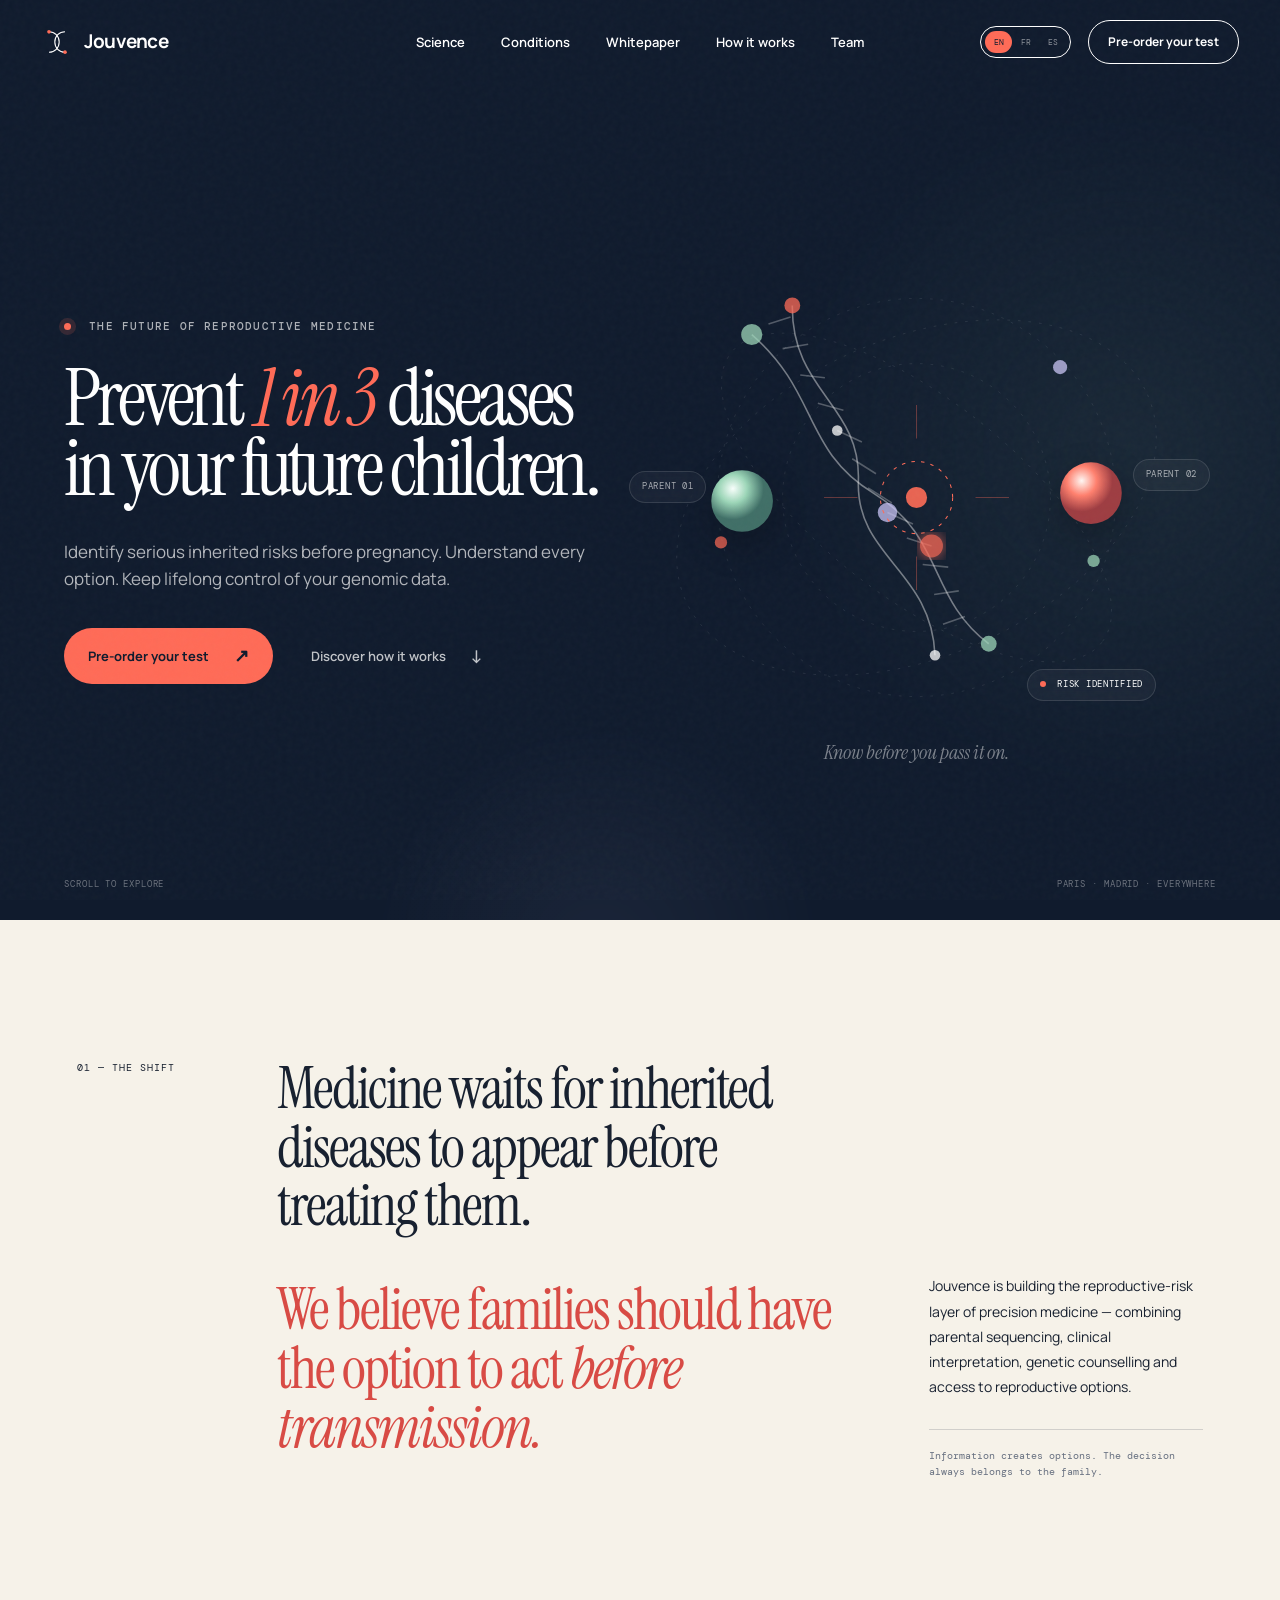
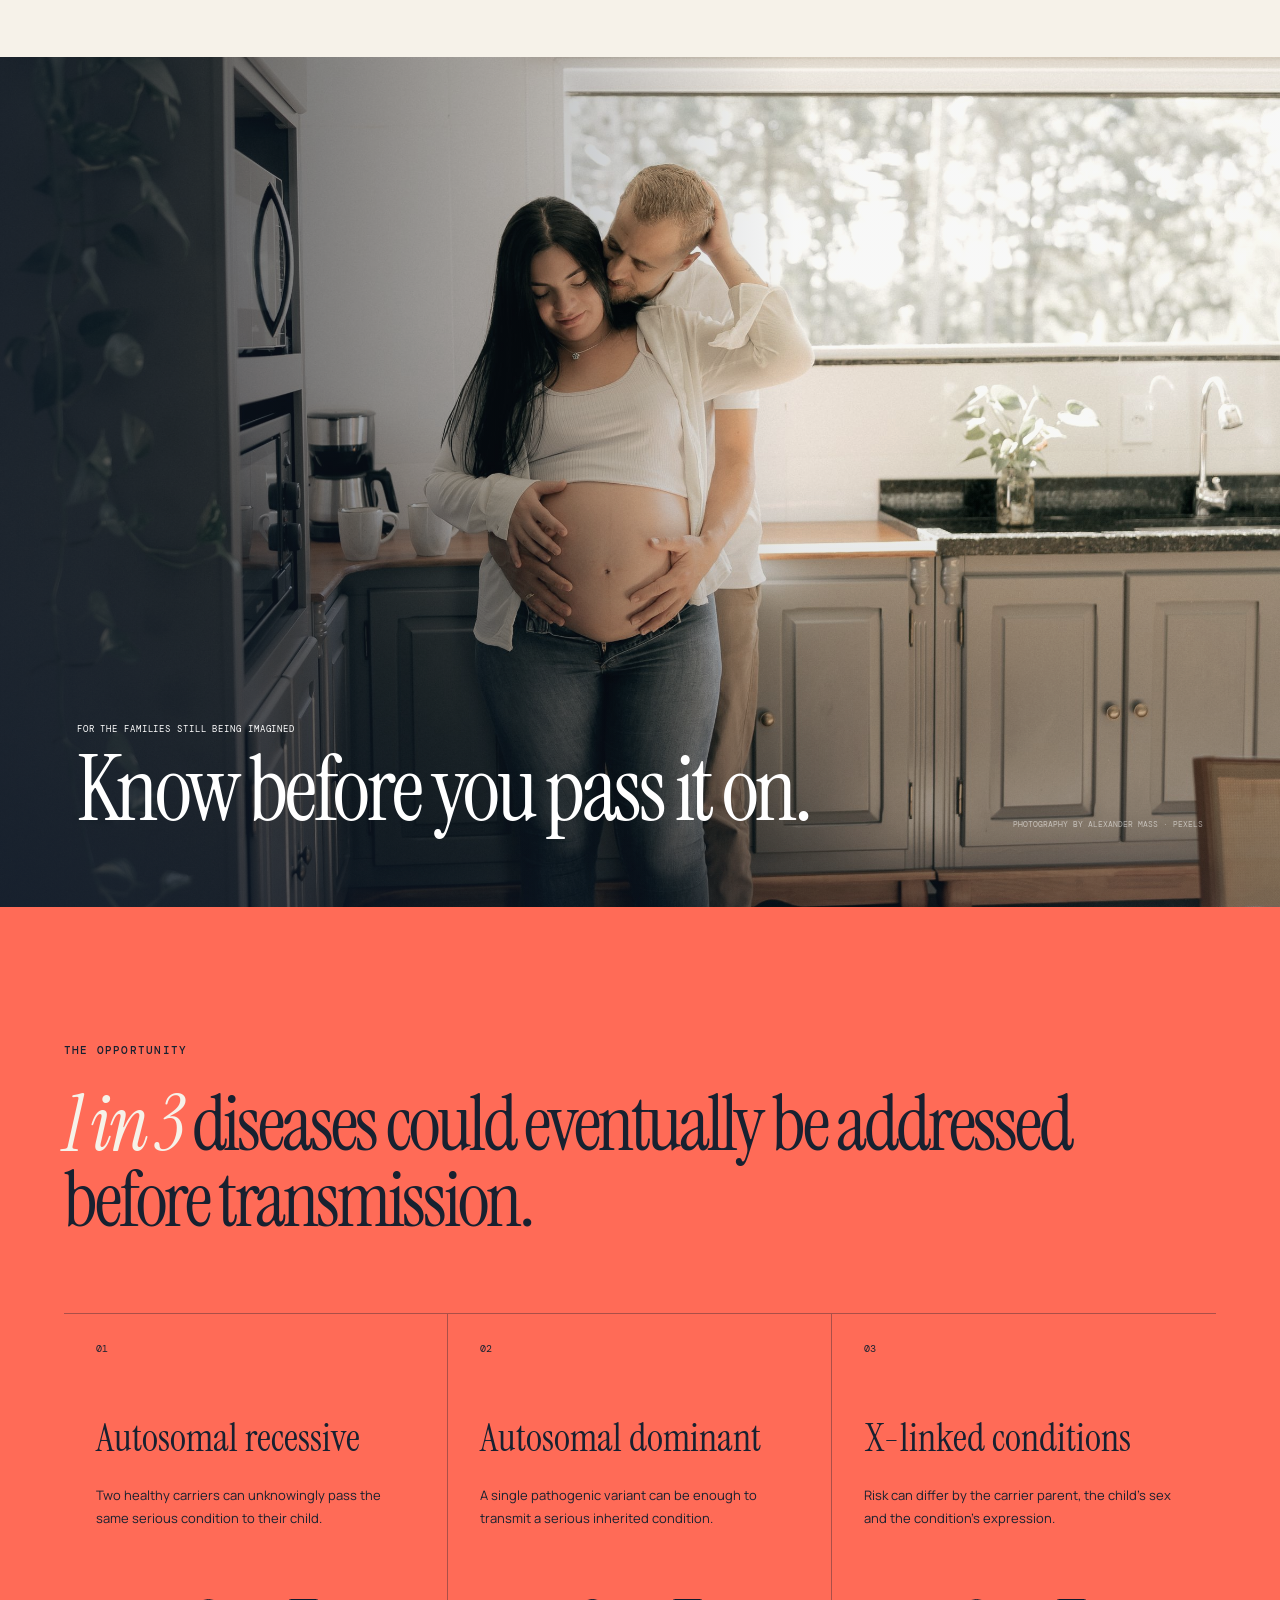
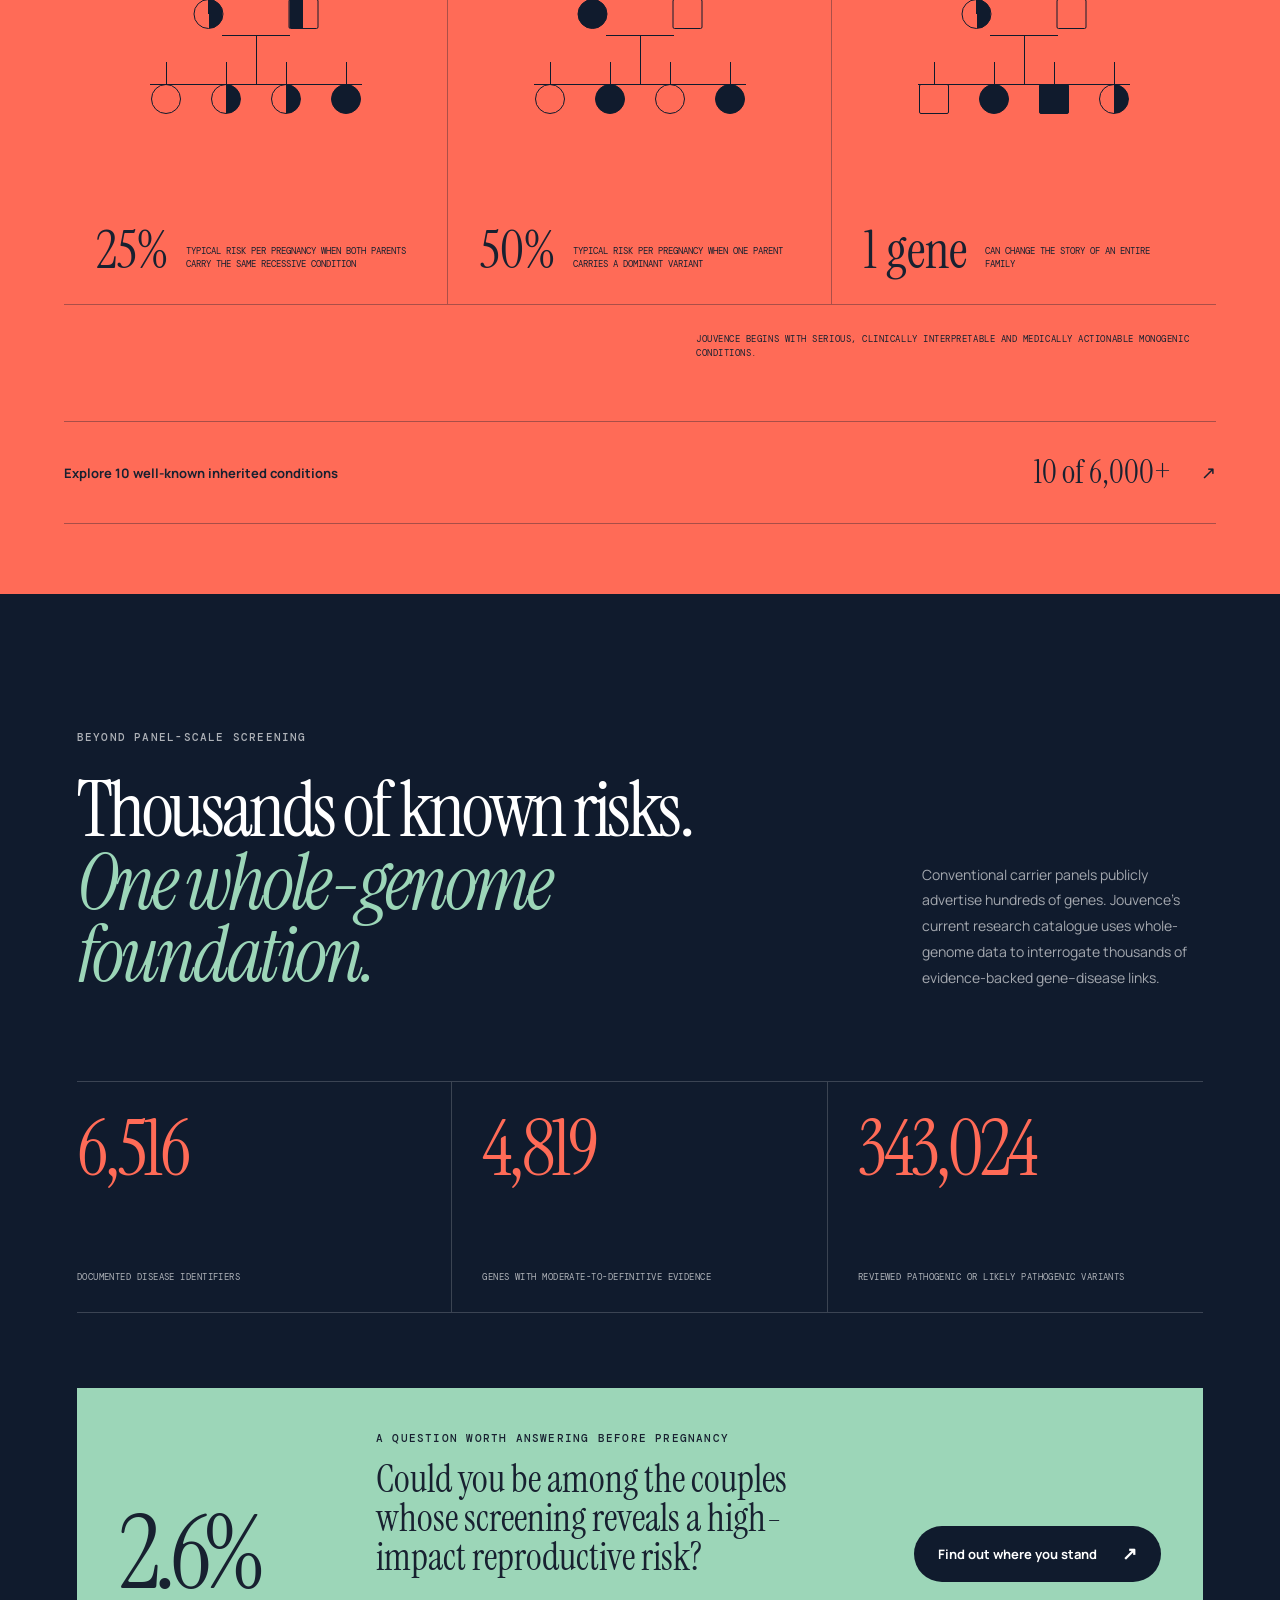
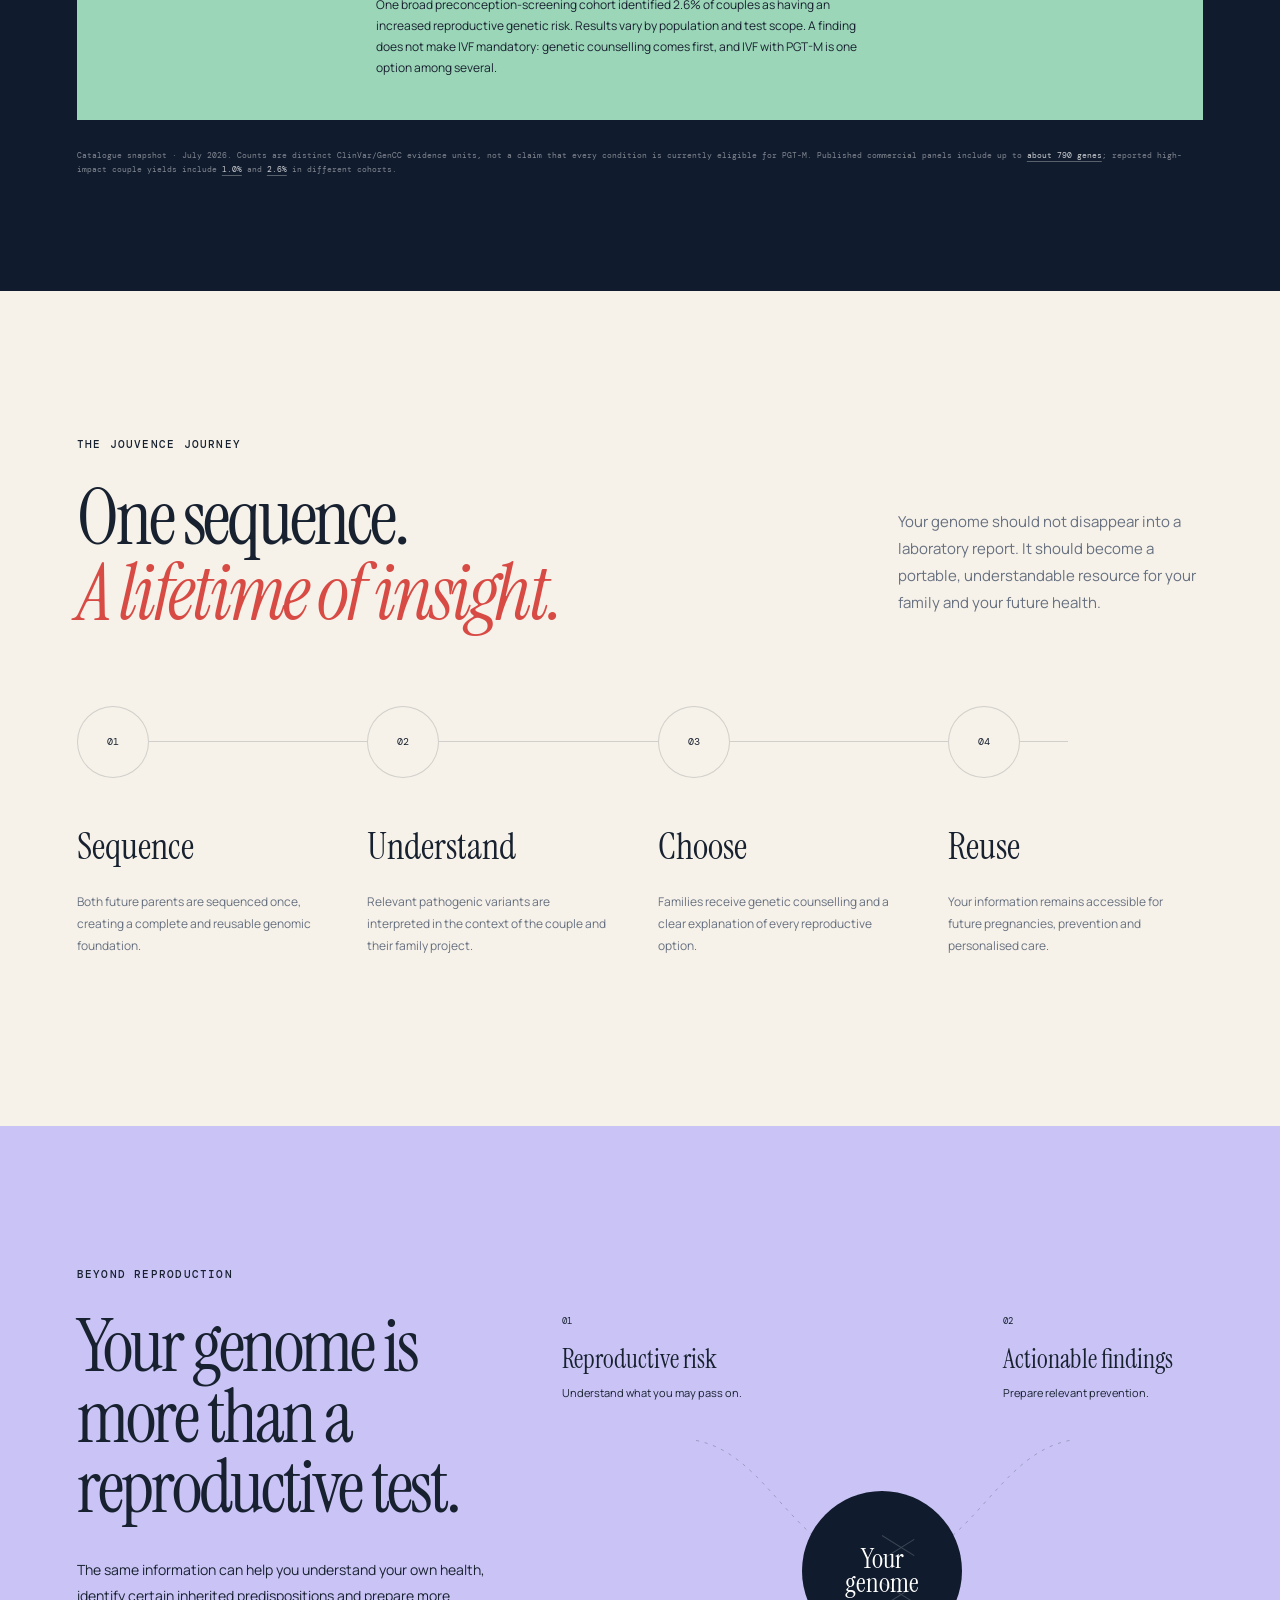
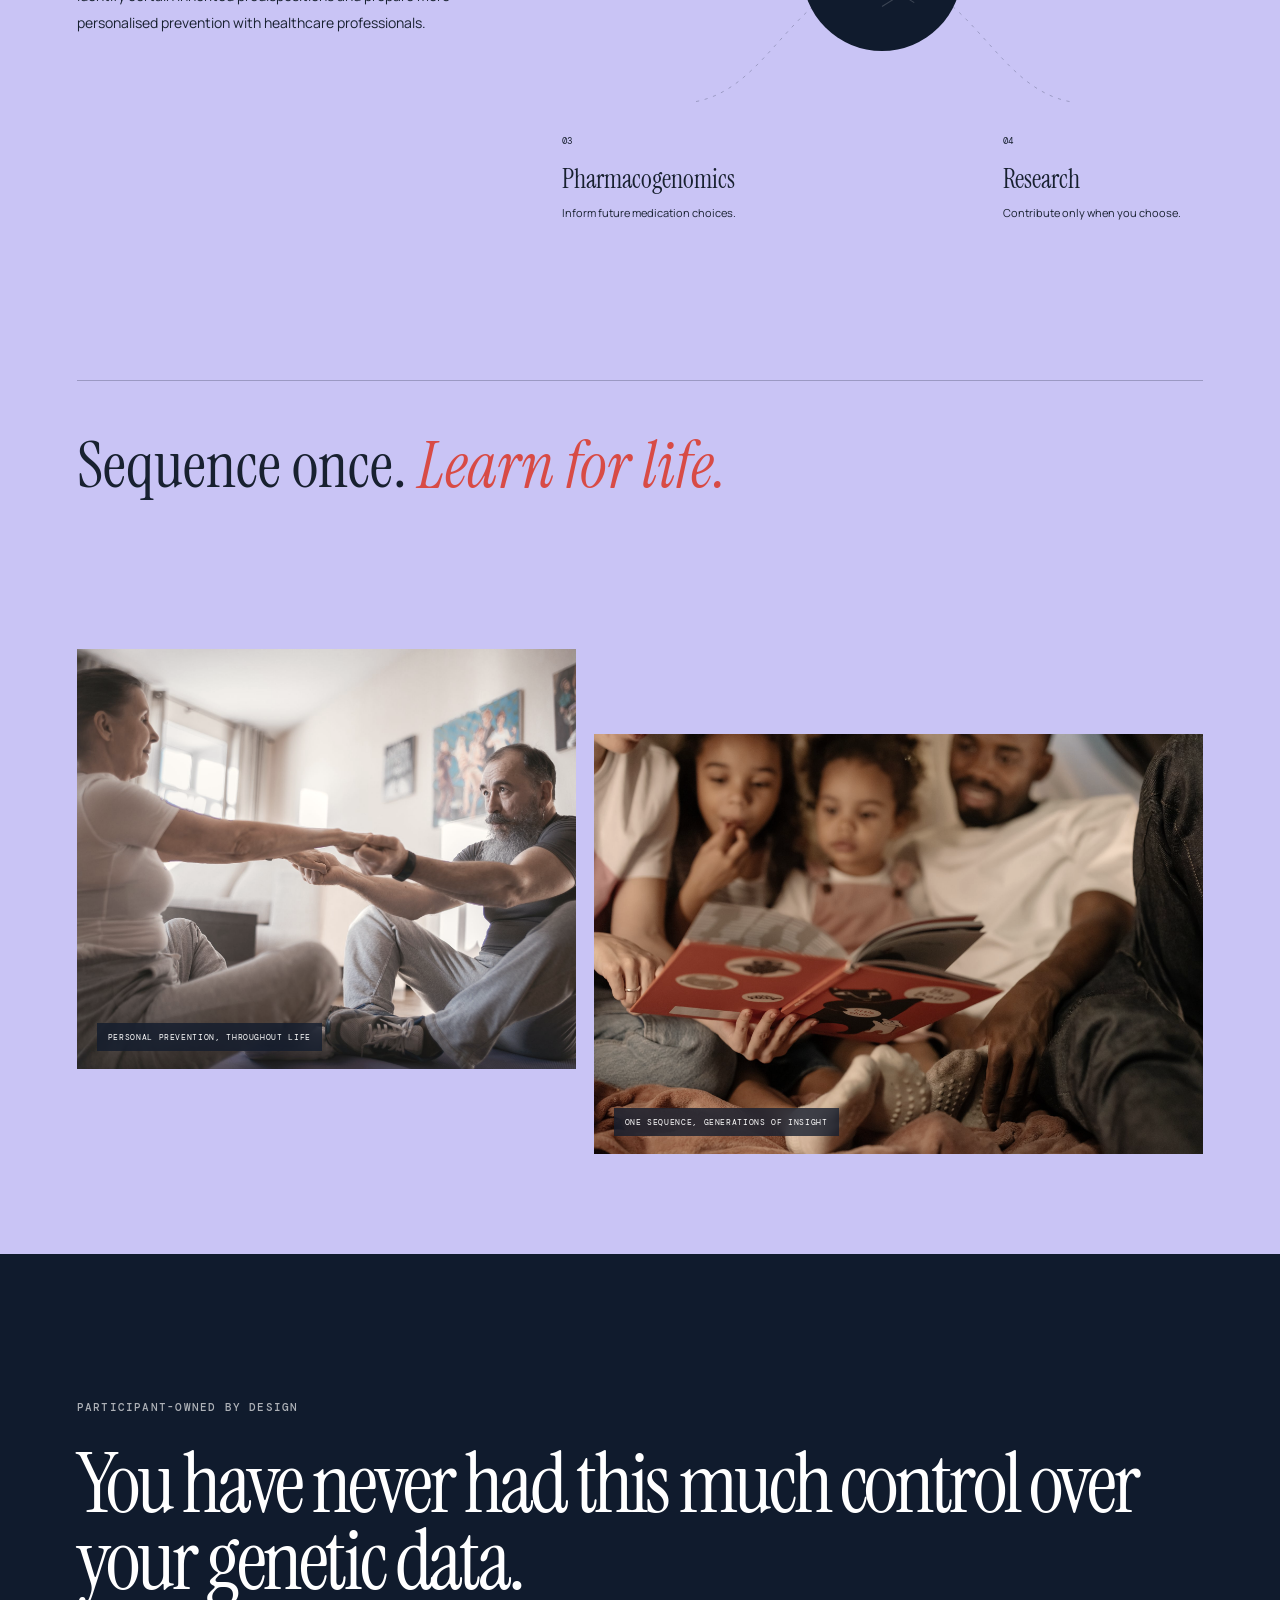
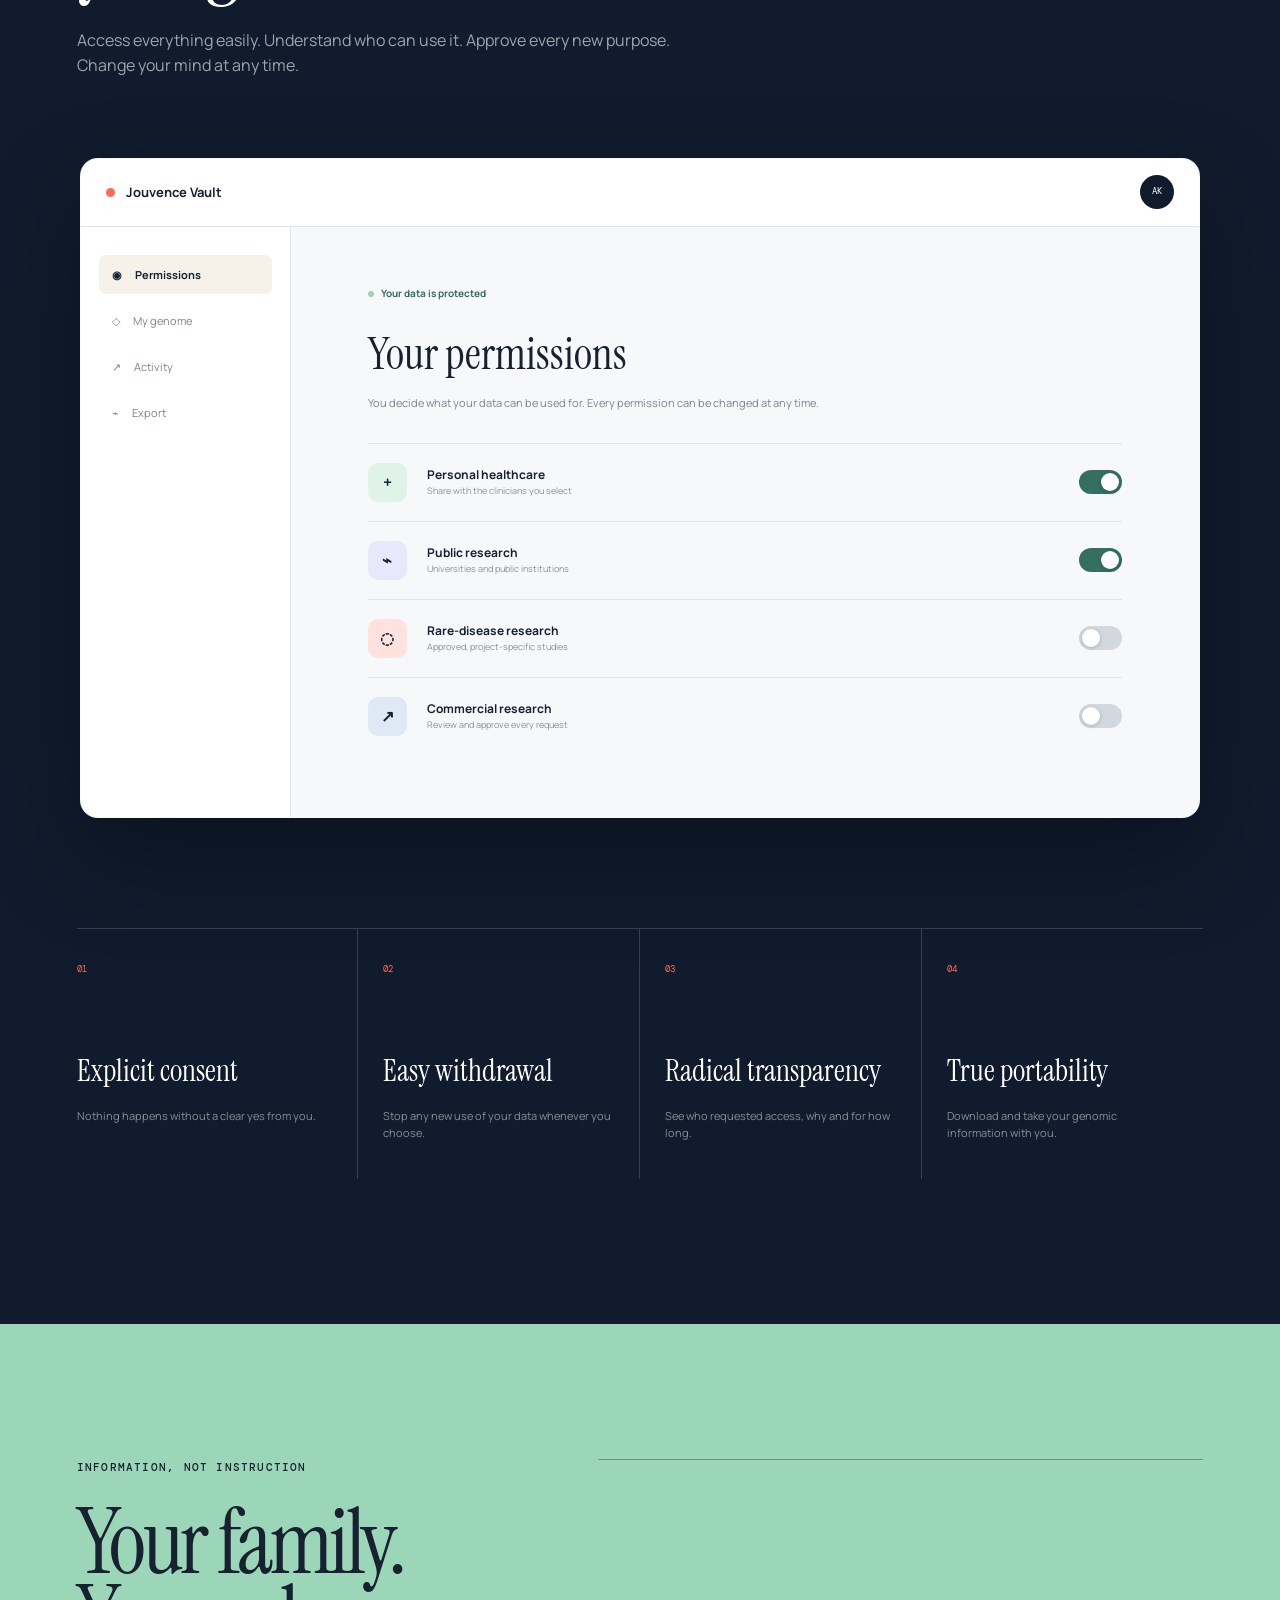
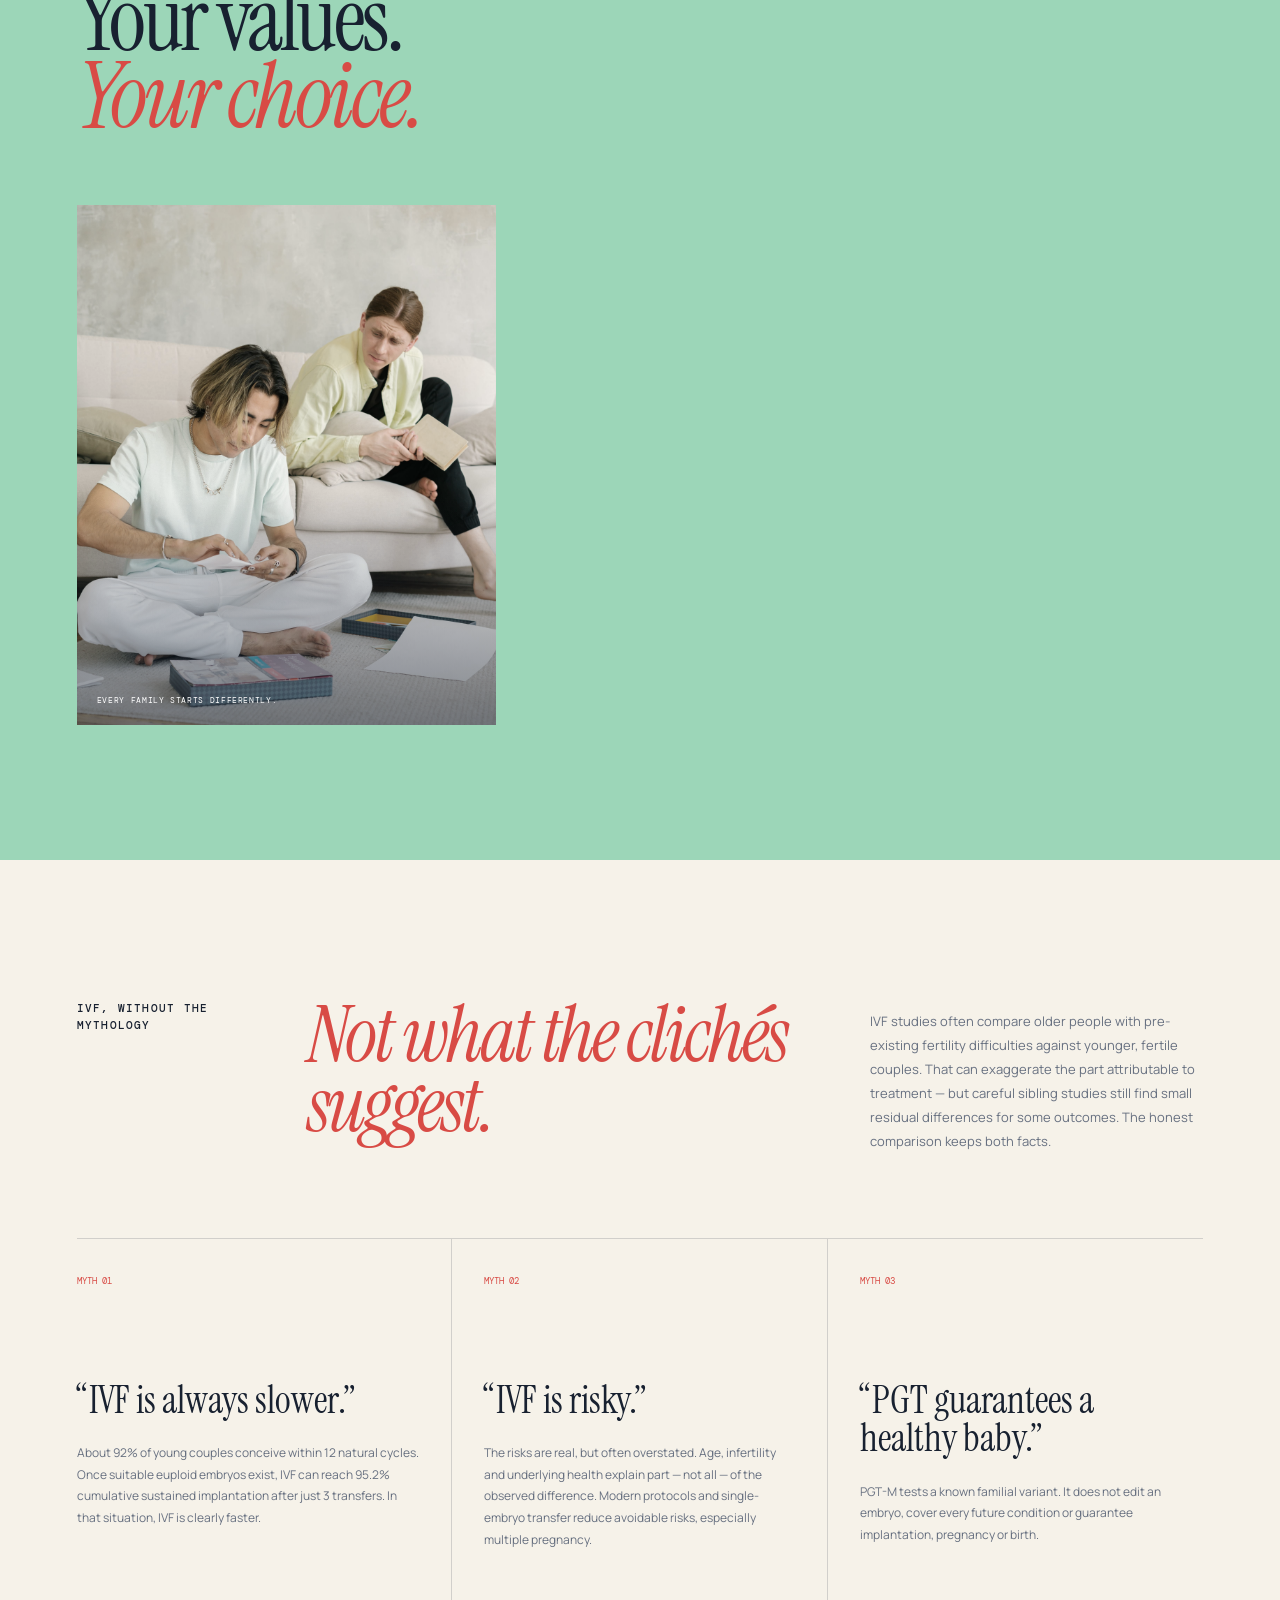
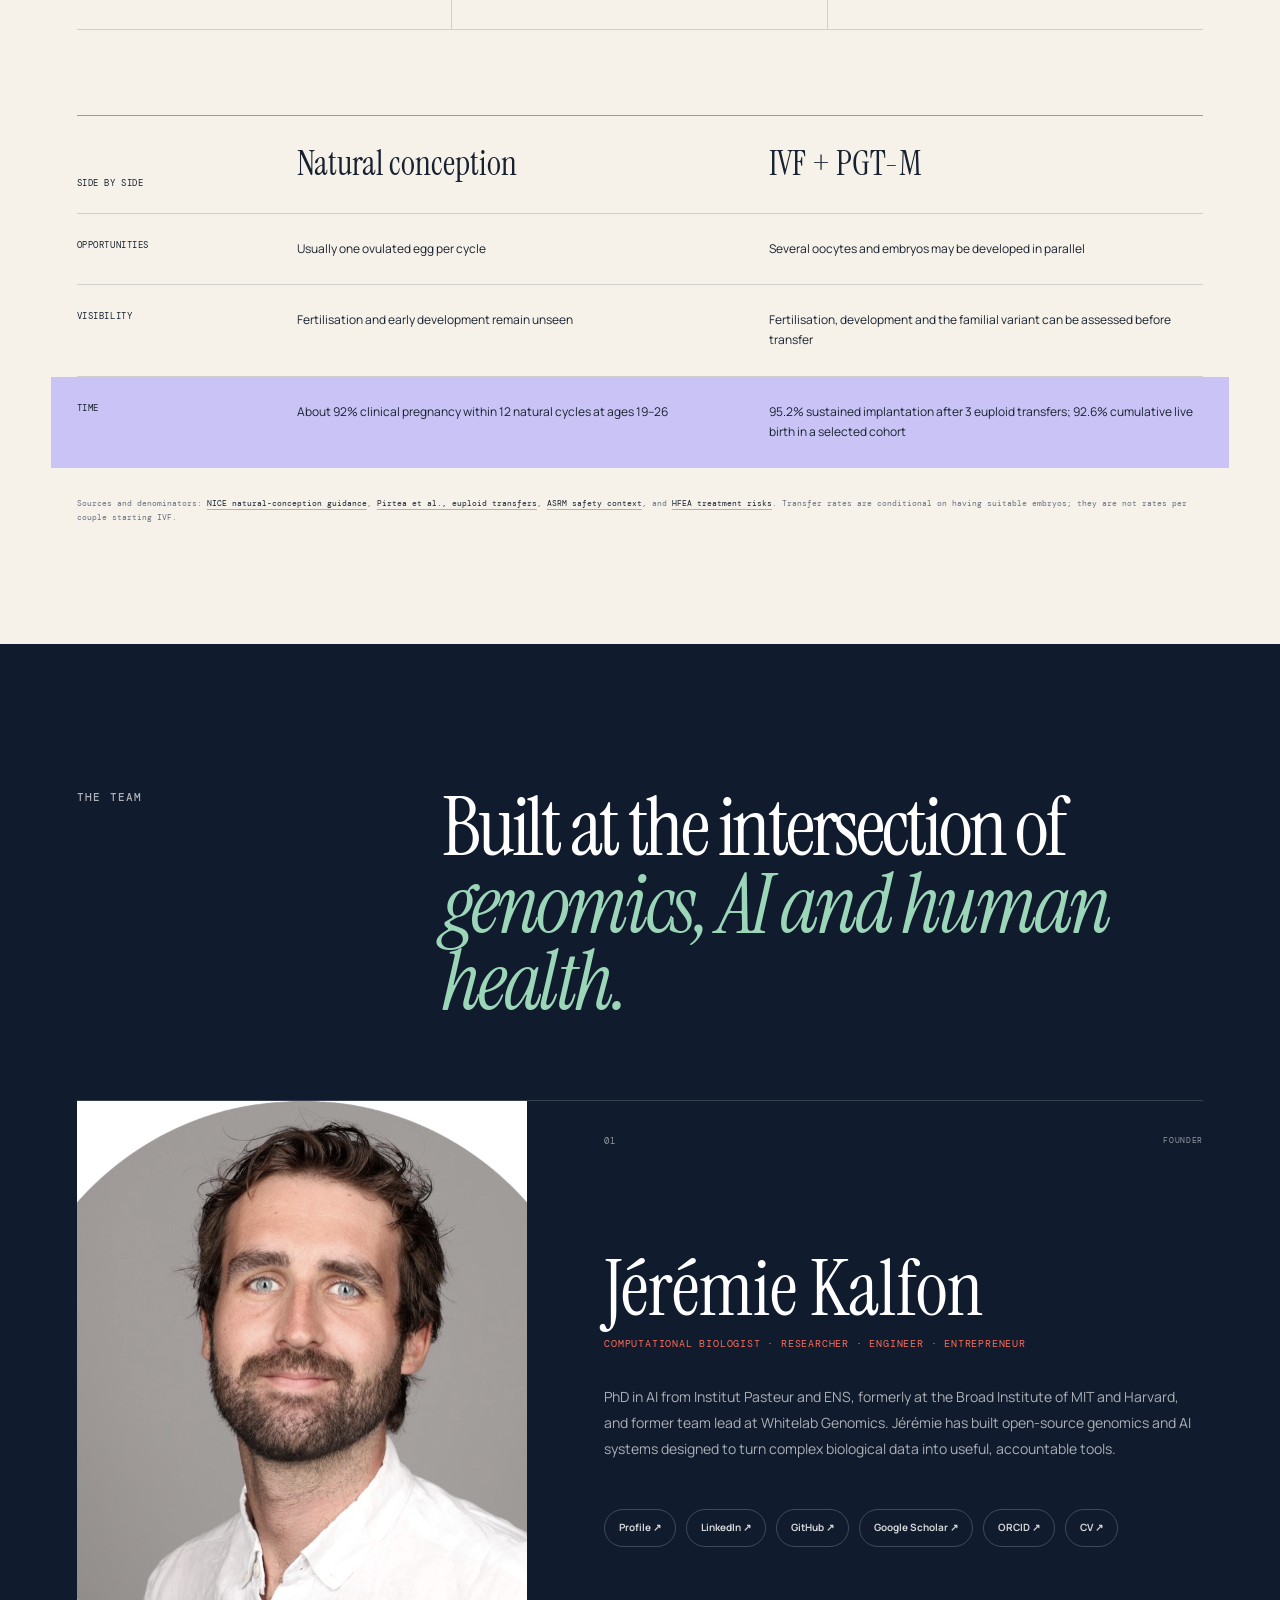
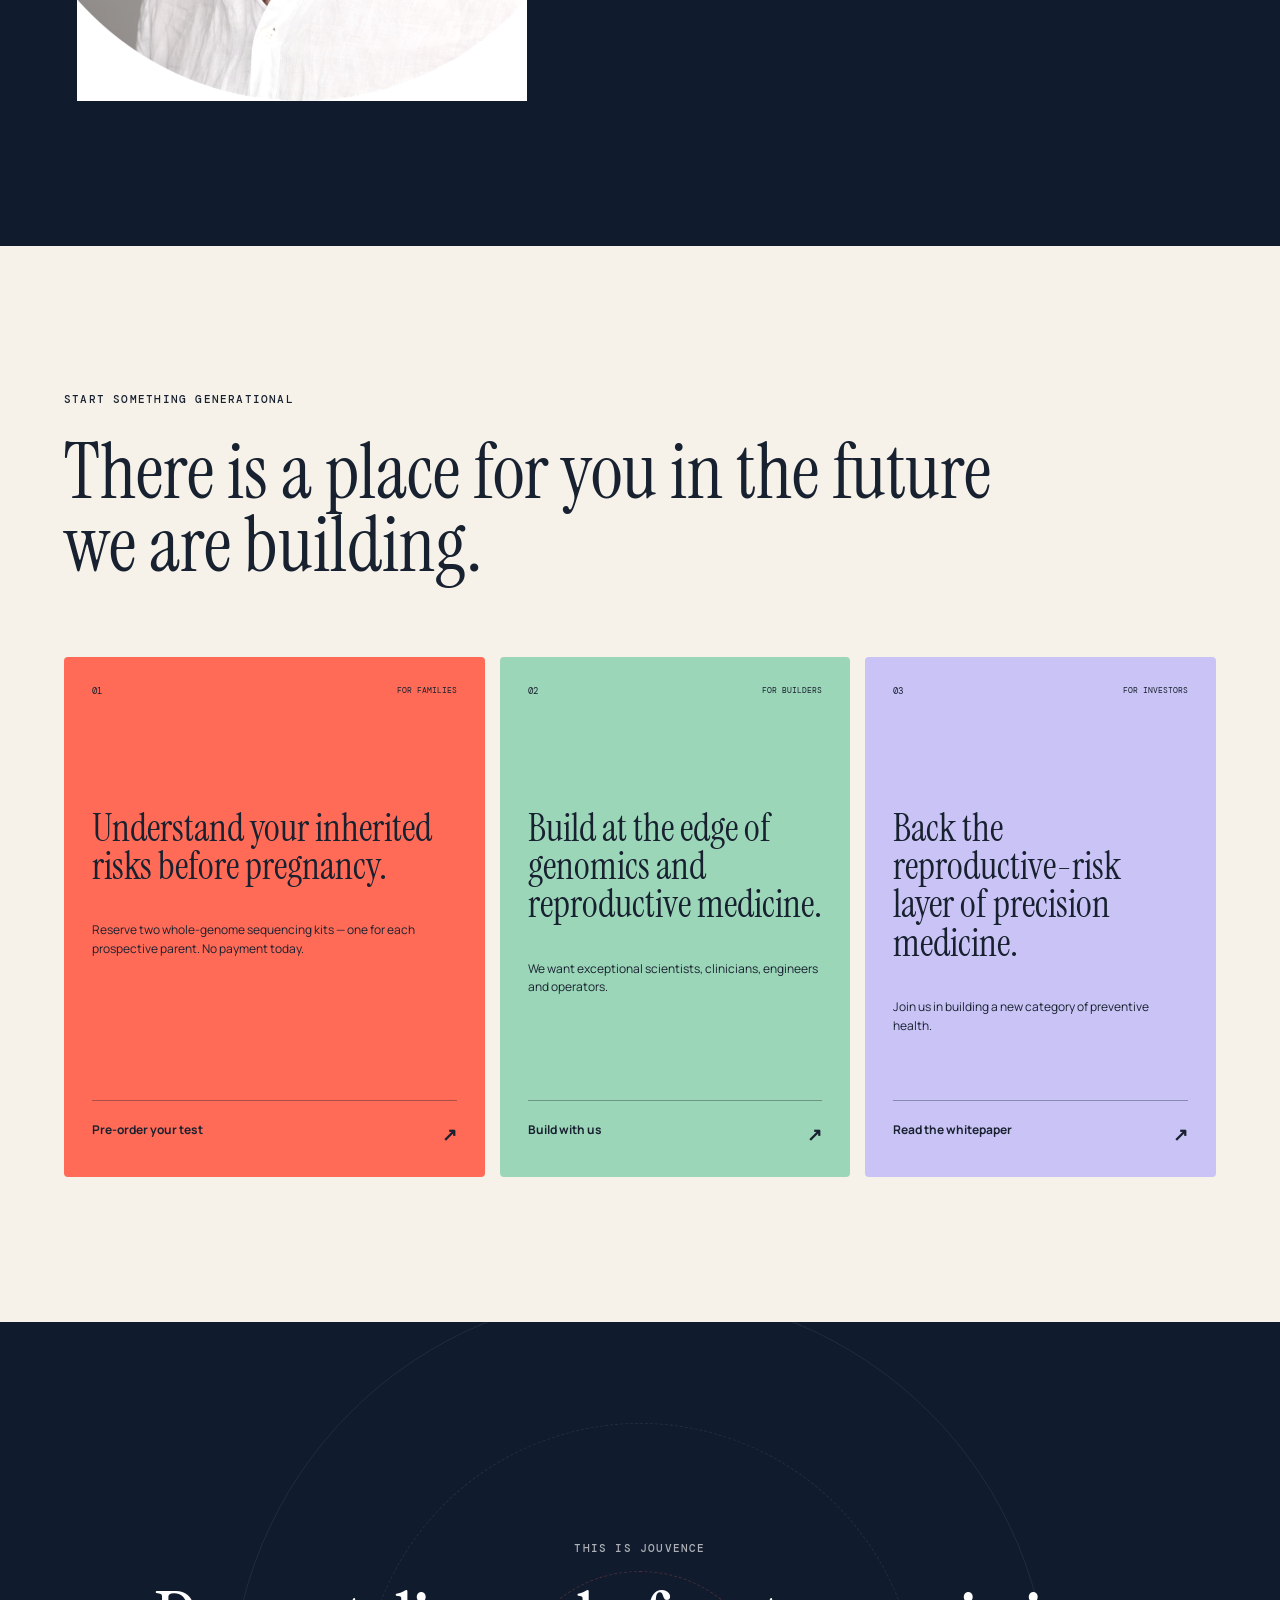
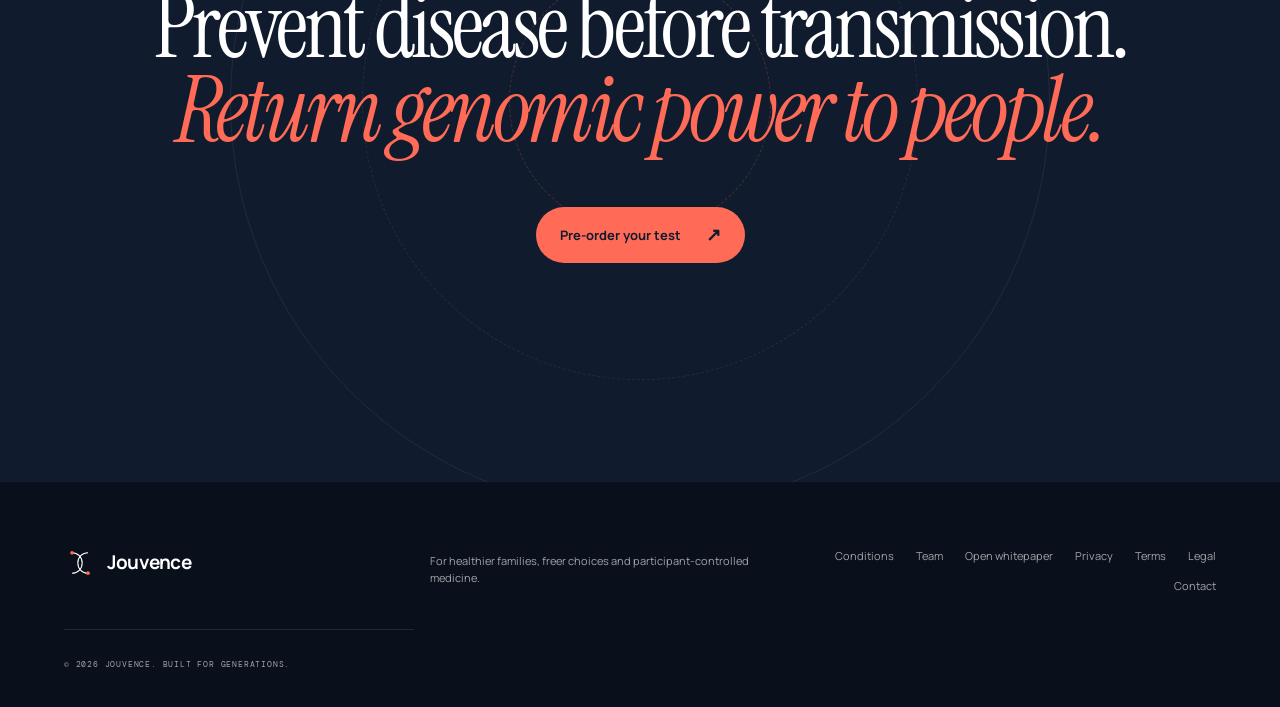
==== commit e4a8ee7f: "Expand genomic screening and IVF landing content" ====
--- a/index.html
+++ b/index.html
@@ -7,6 +7,24 @@
       name="description"
       content="Jouvence identifies serious inherited risks before pregnancy and gives families control over their genomic data."
     />
+    <meta name="theme-color" content="#101b2d" />
+    <meta property="og:type" content="website" />
+    <meta property="og:site_name" content="Jouvence" />
+    <meta property="og:url" content="https://jouvence.tech/" />
+    <meta property="og:title" content="Jouvence — Know before you pass it on" />
+    <meta property="og:description" content="Identify serious inherited risks before pregnancy. Understand every option." />
+    <meta property="og:image" content="https://jouvence.tech/assets/social/jouvence-social-card.png" />
+    <meta property="og:image:width" content="1200" />
+    <meta property="og:image:height" content="630" />
+    <meta property="og:image:alt" content="Jouvence — Prevent 1 in 3 diseases. Know before you pass it on." />
+    <meta name="twitter:card" content="summary_large_image" />
+    <meta name="twitter:title" content="Jouvence — Know before you pass it on" />
+    <meta name="twitter:description" content="Identify serious inherited risks before pregnancy. Understand every option." />
+    <meta name="twitter:image" content="https://jouvence.tech/assets/social/jouvence-social-card.png" />
+    <link rel="canonical" href="https://jouvence.tech/" />
+    <link rel="icon" href="favicon.svg" type="image/svg+xml" />
+    <link rel="apple-touch-icon" href="apple-touch-icon.png" />
+    <link rel="manifest" href="site.webmanifest" />
     <title>Jouvence — Know before you pass it on</title>
     <script>document.documentElement.classList.add("js");</script>
     <link rel="stylesheet" href="styles.css" />
@@ -246,6 +264,48 @@
         </a>
       </section>
 
+      <section class="coverage section-dark" aria-labelledby="coverage-title">
+        <div class="coverage-heading reveal">
+          <div>
+            <p class="eyebrow eyebrow-light">Beyond panel-scale screening</p>
+            <h2 id="coverage-title">Thousands of known risks.<br /><em>One whole-genome foundation.</em></h2>
+          </div>
+          <p>
+            Conventional carrier panels publicly advertise hundreds of genes. Jouvence’s current research
+            catalogue uses whole-genome data to interrogate thousands of evidence-backed gene–disease links.
+          </p>
+        </div>
+
+        <div class="coverage-stats reveal">
+          <article><strong>6,516</strong><span>documented disease identifiers</span></article>
+          <article><strong>4,819</strong><span>genes with moderate-to-definitive evidence</span></article>
+          <article><strong>343,024</strong><span>reviewed pathogenic or likely pathogenic variants</span></article>
+        </div>
+
+        <div class="coverage-callout reveal">
+          <div class="coverage-callout-number">2.6%</div>
+          <div>
+            <p class="eyebrow">A question worth answering before pregnancy</p>
+            <h3>Could you be among the couples whose screening reveals a high-impact reproductive risk?</h3>
+            <p>
+              One broad preconception-screening cohort identified 2.6% of couples as having an increased
+              reproductive genetic risk. Results vary by population and test scope. A finding does not make
+              IVF mandatory: genetic counselling comes first, and IVF with PGT-M is one option among several.
+            </p>
+          </div>
+          <a class="button button-dark" href="preorder.html">Find out where you stand <span>↗</span></a>
+        </div>
+
+        <p class="evidence-note">
+          Catalogue snapshot · July 2026. Counts are distinct ClinVar/GenCC evidence units, not a claim that
+          every condition is currently eligible for PGT-M. Published commercial panels include up to
+          <a href="https://womenshealth.labcorp.com/providers/carrier-screening/labcorp-carrier-screen/labcorp-carrier-screen-panels" target="_blank" rel="noopener">about 790 genes</a>;
+          reported high-impact couple yields include
+          <a href="https://pubmed.ncbi.nlm.nih.gov/40565563/" target="_blank" rel="noopener">1.0%</a> and
+          <a href="https://pubmed.ncbi.nlm.nih.gov/34021342/" target="_blank" rel="noopener">2.6%</a> in different cohorts.
+        </p>
+      </section>
+
       <section class="journey section-light" id="journey">
         <div class="section-heading split-heading reveal">
           <div>
@@ -425,6 +485,63 @@
           <article class="reveal"><span>03</span><h3>IVF with PGT-M</h3><p>Test embryos for a known familial variant before transfer.</p></article>
           <article class="reveal"><span>04</span><h3>Donor conception</h3><p>Consider donor eggs or sperm where appropriate.</p></article>
         </div>
+      </section>
+
+      <section class="ivf-evidence section-light" id="ivf-facts" aria-labelledby="ivf-title">
+        <div class="ivf-heading reveal">
+          <p class="eyebrow">IVF, without the mythology</p>
+          <h2 id="ivf-title"><em>Not what the clichés suggest.</em></h2>
+          <p>
+            IVF studies often compare older people with pre-existing fertility difficulties against younger,
+            fertile couples. That can exaggerate the part attributable to treatment — but careful sibling
+            studies still find small residual differences for some outcomes. The honest comparison keeps both facts.
+          </p>
+        </div>
+
+        <div class="myth-grid">
+          <article class="myth-card reveal">
+            <span>Myth 01</span>
+            <h3>“IVF is always slower.”</h3>
+            <p>
+              About 92% of young couples conceive within 12 natural cycles. Once suitable euploid embryos exist,
+              IVF can reach 95.2% cumulative sustained implantation after just 3 transfers. In that situation,
+              IVF is clearly faster.
+            </p>
+          </article>
+          <article class="myth-card reveal reveal-delay-short">
+            <span>Myth 02</span>
+            <h3>“IVF is risky.”</h3>
+            <p>
+              The risks are real, but often overstated. Age, infertility and underlying health explain part —
+              not all — of the observed difference. Modern protocols and single-embryo transfer reduce
+              avoidable risks, especially multiple pregnancy.
+            </p>
+          </article>
+          <article class="myth-card reveal reveal-delay">
+            <span>Myth 03</span>
+            <h3>“PGT guarantees a healthy baby.”</h3>
+            <p>
+              PGT-M tests a known familial variant. It does not edit an embryo, cover every future condition or
+              guarantee implantation, pregnancy or birth.
+            </p>
+          </article>
+        </div>
+
+        <div class="conception-compare reveal" aria-label="Comparison of natural conception and IVF with PGT-M">
+          <div class="compare-label"><span>Side by side</span><strong>Natural conception</strong><strong>IVF + PGT-M</strong></div>
+          <div class="compare-row"><span>Opportunities</span><p>Usually one ovulated egg per cycle</p><p>Several oocytes and embryos may be developed in parallel</p></div>
+          <div class="compare-row"><span>Visibility</span><p>Fertilisation and early development remain unseen</p><p>Fertilisation, development and the familial variant can be assessed before transfer</p></div>
+          <div class="compare-row compare-accent"><span>Time</span><p>About 92% clinical pregnancy within 12 natural cycles at ages 19–26</p><p>95.2% sustained implantation after 3 euploid transfers; 92.6% cumulative live birth in a selected cohort</p></div>
+        </div>
+
+        <p class="evidence-note ivf-sources">
+          Sources and denominators:
+          <a href="https://www.nice.org.uk/guidance/ng257" target="_blank" rel="noopener">NICE natural-conception guidance</a>,
+          <a href="https://pubmed.ncbi.nlm.nih.gov/33077239/" target="_blank" rel="noopener">Pirtea et al., euploid transfers</a>,
+          <a href="https://www.asrm.org/advocacy-and-policy/fact-sheets-and-one-pagers/just-the-facts-the-safety-of-in-vitro-fertilization-ivf/" target="_blank" rel="noopener">ASRM safety context</a>, and
+          <a href="https://www.hfea.gov.uk/treatments/explore-all-treatments/risks-of-fertility-treatment/" target="_blank" rel="noopener">HFEA treatment risks</a>.
+          Transfer rates are conditional on having suitable embryos; they are not rates per couple starting IVF.
+        </p>
       </section>
 
       <section class="team section-dark" id="team">
--- a/styles.css
+++ b/styles.css
@@ -194,6 +194,27 @@
 .disease-page-link strong { display: flex; align-items: center; gap: 30px; font-family: var(--serif); font-size: 32px; font-weight: 400; }
 .disease-page-link i { font-family: var(--sans); font-size: 18px; font-style: normal; }
 
+.coverage { padding: 135px 6vw 115px; }
+.coverage-heading { display: grid; grid-template-columns: 1.45fr .55fr; gap: 8vw; align-items: end; }
+.coverage-heading h2 { max-width: 980px; margin: 0; font-family: var(--serif); font-size: clamp(58px, 6vw, 96px); font-weight: 400; line-height: .94; letter-spacing: -.045em; }
+.coverage-heading h2 em { color: var(--green); font-weight: 400; }
+.coverage-heading > p { margin: 0; color: rgba(255,255,255,.62); font-size: 14px; line-height: 1.85; }
+.coverage-stats { display: grid; grid-template-columns: repeat(3, 1fr); margin-top: 90px; border-top: 1px solid rgba(255,255,255,.18); border-bottom: 1px solid rgba(255,255,255,.18); }
+.coverage-stats article { min-height: 230px; padding: 33px 30px 28px 0; display: flex; flex-direction: column; justify-content: space-between; border-right: 1px solid rgba(255,255,255,.18); }
+.coverage-stats article:not(:first-child) { padding-left: 30px; }
+.coverage-stats article:last-child { border-right: 0; }
+.coverage-stats strong { color: var(--coral); font-family: var(--serif); font-size: clamp(58px, 6vw, 92px); font-weight: 400; line-height: .9; letter-spacing: -.04em; }
+.coverage-stats span { max-width: 280px; color: rgba(255,255,255,.66); font-family: var(--mono); font-size: 9px; line-height: 1.6; text-transform: uppercase; letter-spacing: .05em; }
+.coverage-callout { margin-top: 75px; padding: 42px; display: grid; grid-template-columns: .55fr 1.3fr auto; gap: 4vw; align-items: center; color: var(--ink); background: var(--green); }
+.coverage-callout-number { font-family: var(--serif); font-size: clamp(74px, 8vw, 128px); line-height: .8; letter-spacing: -.06em; }
+.coverage-callout .eyebrow { margin-bottom: 13px; }
+.coverage-callout h3 { max-width: 680px; margin: 0 0 16px; font-family: var(--serif); font-size: clamp(29px, 3vw, 46px); font-weight: 400; line-height: 1.02; }
+.coverage-callout p:last-child { max-width: 680px; margin: 0; font-size: 12px; line-height: 1.75; }
+.button-dark { min-width: 205px; color: white; background: var(--midnight); }
+.button-dark:hover { background: var(--coral-deep); }
+.evidence-note { margin: 28px 0 0; color: rgba(255,255,255,.48); font-family: var(--mono); font-size: 8px; line-height: 1.75; }
+.evidence-note a { color: rgba(255,255,255,.8); text-decoration: underline; text-decoration-color: rgba(255,255,255,.3); text-underline-offset: 3px; }
+
 .journey { padding: 145px 6vw 170px; }
 .split-heading { max-width: none; display: grid; grid-template-columns: 1.25fr .55fr; gap: 10vw; align-items: end; }
 .split-heading h2 { font-size: clamp(55px, 6vw, 96px); }
@@ -274,6 +295,29 @@
 .choice-options article { display: grid; grid-template-columns: 45px 1fr 1.25fr; gap: 20px; align-items: center; padding: 28px 0; border-bottom: 1px solid rgba(16,27,45,.35); }
 .choice-options span { font-family: var(--mono); font-size: 9px; }.choice-options h3 { margin: 0; font-family: var(--serif); font-size: 27px; font-weight: 400; }.choice-options p { margin: 0; font-size: 11px; line-height: 1.6; }
 
+.ivf-evidence { padding: 140px 6vw 120px; }
+.ivf-heading { display: grid; grid-template-columns: .35fr 1fr .65fr; gap: 4vw; align-items: start; }
+.ivf-heading h2 { margin: 0; font-family: var(--serif); font-size: clamp(56px, 6vw, 94px); font-weight: 400; line-height: .92; letter-spacing: -.04em; }
+.ivf-heading h2 em { color: var(--coral-deep); font-weight: 400; }
+.ivf-heading > p:last-child { margin: 0; padding-top: 9px; color: var(--muted); font-size: 13px; line-height: 1.85; }
+.myth-grid { display: grid; grid-template-columns: repeat(3, 1fr); margin-top: 85px; border-top: 1px solid var(--line); border-bottom: 1px solid var(--line); }
+.myth-card { min-height: 390px; padding: 27px 32px 32px 0; border-right: 1px solid var(--line); }
+.myth-card:not(:first-child) { padding-left: 32px; }
+.myth-card:last-child { border-right: 0; }
+.myth-card > span { color: var(--coral-deep); font-family: var(--mono); font-size: 9px; text-transform: uppercase; }
+.myth-card h3 { margin: 90px 0 23px; font-family: var(--serif); font-size: clamp(31px, 3vw, 44px); font-weight: 400; line-height: 1; }
+.myth-card p { max-width: 420px; margin: 0; color: var(--muted); font-size: 12px; line-height: 1.8; }
+.conception-compare { margin-top: 85px; border-top: 1px solid rgba(16,27,45,.4); }
+.compare-label, .compare-row { display: grid; grid-template-columns: .42fr 1fr 1fr; gap: 3vw; border-bottom: 1px solid var(--line); }
+.compare-label { padding: 22px 0; align-items: end; }
+.compare-label span, .compare-row > span { font-family: var(--mono); font-size: 9px; text-transform: uppercase; letter-spacing: .06em; }
+.compare-label strong { font-family: var(--serif); font-size: 34px; font-weight: 400; }
+.compare-row { padding: 25px 0; }
+.compare-row p { max-width: 450px; margin: 0; font-size: 12px; line-height: 1.7; }
+.compare-accent { margin: 0 -2vw; padding: 25px 2vw; background: var(--lilac); border-bottom: 0; }
+.ivf-sources { color: var(--muted); }
+.ivf-sources a { color: var(--ink); text-decoration-color: rgba(16,27,45,.3); }
+
 .team { padding: 145px 6vw; }
 .team-heading { display: grid; grid-template-columns: .55fr 1.45fr; gap: 6vw; align-items: start; margin-bottom: 80px; }
 .team-heading h2 { max-width: 980px; margin: 0; font-family: var(--serif); font-size: clamp(55px, 6.4vw, 98px); line-height: .94; font-weight: 400; letter-spacing: -.04em; }
@@ -341,12 +385,13 @@
   .hero-intro { font-size: 16px; }.hero-actions { align-items: flex-start; flex-direction: column; gap: 24px; }
   .genome-stage { width: 118vw; margin-left: -14vw; margin-top: -10px; }.genome-label { display: none; }.genome-caption { bottom: 3%; }
   .hero-footnote { left: 22px; right: 22px; }.hero-footnote span:last-child { display: none; }
-  .manifesto, .science, .journey, .lifelong, .control, .choice, .team, .join { padding: 95px 22px; }
+  .manifesto, .science, .coverage, .journey, .lifelong, .control, .choice, .ivf-evidence, .team, .join { padding: 95px 22px; }
   .editorial-break { height: 720px; min-height: 0; }.editorial-break img { object-position: 58% center; }.editorial-break figcaption { left: 22px; right: 22px; bottom: 38px; }.editorial-break figcaption small { position: static; margin-top: 25px; }.editorial-break figcaption strong { font-size: 55px; }
   .manifesto { display: block; }.manifesto-index { margin-bottom: 55px; }.manifesto-copy p { font-size: 45px; }.manifesto-aside { margin-top: 65px; }
   .section-heading { margin-bottom: 48px; }.section-heading h2 { font-size: 49px; }
   .inheritance-grid { grid-template-columns: 1fr; }.inheritance-card { min-height: 540px; border-right: 0; border-bottom: 1px solid rgba(16,27,45,.35); }.inheritance-card:last-child { border-bottom: 0; }
   .disease-page-link { align-items: flex-start; flex-direction: column; gap: 12px; }.disease-page-link strong { font-size: 29px; }
+  .coverage-heading { grid-template-columns: 1fr; gap: 35px; }.coverage-stats { grid-template-columns: 1fr; margin-top: 60px; }.coverage-stats article { min-height: 170px; padding: 25px 0; border-right: 0; border-bottom: 1px solid rgba(255,255,255,.18); }.coverage-stats article:not(:first-child) { padding-left: 0; }.coverage-stats article:last-child { border-bottom: 0; }.coverage-callout { padding: 30px 24px; grid-template-columns: 1fr; gap: 30px; }.coverage-callout-number { font-size: 92px; }.coverage-callout .button { justify-self: start; }
   .split-heading { grid-template-columns: 1fr; gap: 40px; }.split-heading h2 { font-size: 54px; }
   .journey-track { grid-template-columns: 1fr; gap: 48px; }.journey-track::before { top: 20px; bottom: 50px; left: 25px; right: auto; width: 1px; height: auto; }.journey-step { display: grid; grid-template-columns: 50px 1fr; gap: 24px; }.step-orb { width: 50px; height: 50px; }.step-copy { padding: 0; }.step-copy h3 { margin-top: 5px; }
   .lifelong-intro h2 { font-size: 52px; }.lifelong-map { min-height: 680px; }.lifelong-map svg { display: none; }.map-center { width: 130px; height: 130px; }.map-item { width: 145px; }.map-item-one { left: 0; top: 20px; }.map-item-two { right: 0; top: 20px; text-align: right; }.map-item-three { left: 0; bottom: 20px; }.map-item-four { right: 0; bottom: 20px; text-align: right; }.lifelong-tagline { font-size: 45px; }
@@ -355,6 +400,7 @@
   .control-promises { grid-template-columns: 1fr 1fr; }.control-promises article { min-height: 220px; padding: 20px 20px 20px 0; border-bottom: 1px solid rgba(255,255,255,.16); }.control-promises article:not(:first-child) { padding-left: 20px; }.control-promises article:nth-child(2) { border-right: 0; }.control-promises h3 { margin-top: 40px; }
   .choice-copy h2 { font-size: 70px; }.choice-options article { grid-template-columns: 30px 1fr; }.choice-options p { grid-column: 2; }
   .choice-photo { height: 460px; margin-top: 55px; }
+  .ivf-heading { grid-template-columns: 1fr; gap: 25px; }.myth-grid { grid-template-columns: 1fr; margin-top: 60px; }.myth-card { min-height: 0; padding: 28px 0 38px; border-right: 0; border-bottom: 1px solid var(--line); }.myth-card:not(:first-child) { padding-left: 0; }.myth-card:last-child { border-bottom: 0; }.myth-card h3 { margin-top: 45px; }.conception-compare { margin-top: 60px; }.compare-label, .compare-row { grid-template-columns: 1fr; gap: 12px; }.compare-label strong:last-child { margin-top: 8px; color: var(--coral-deep); }.compare-row { padding: 25px 0 30px; }.compare-row p:last-child { padding-left: 18px; border-left: 3px solid var(--coral); }.compare-accent { margin: 0 -12px; padding: 25px 12px 30px; }
   .team-heading { gap: 20px; margin-bottom: 55px; }.team-heading h2 { font-size: 51px; }.founder-card { grid-template-columns: 1fr; }.founder-portrait { min-height: 0; aspect-ratio: 1; }.founder-copy { padding: 35px 0 0; }.founder-copy h3 { margin-top: 60px; font-size: 58px; }.founder-links { gap: 8px; }
   .join-heading h2 { font-size: 51px; }.join-grid { grid-template-columns: 1fr; }.join-card { min-height: 440px; }.join-card h3 { margin-top: 75px; }
   .closing { min-height: 700px; padding: 100px 22px; }.closing h2 { font-size: 52px; }
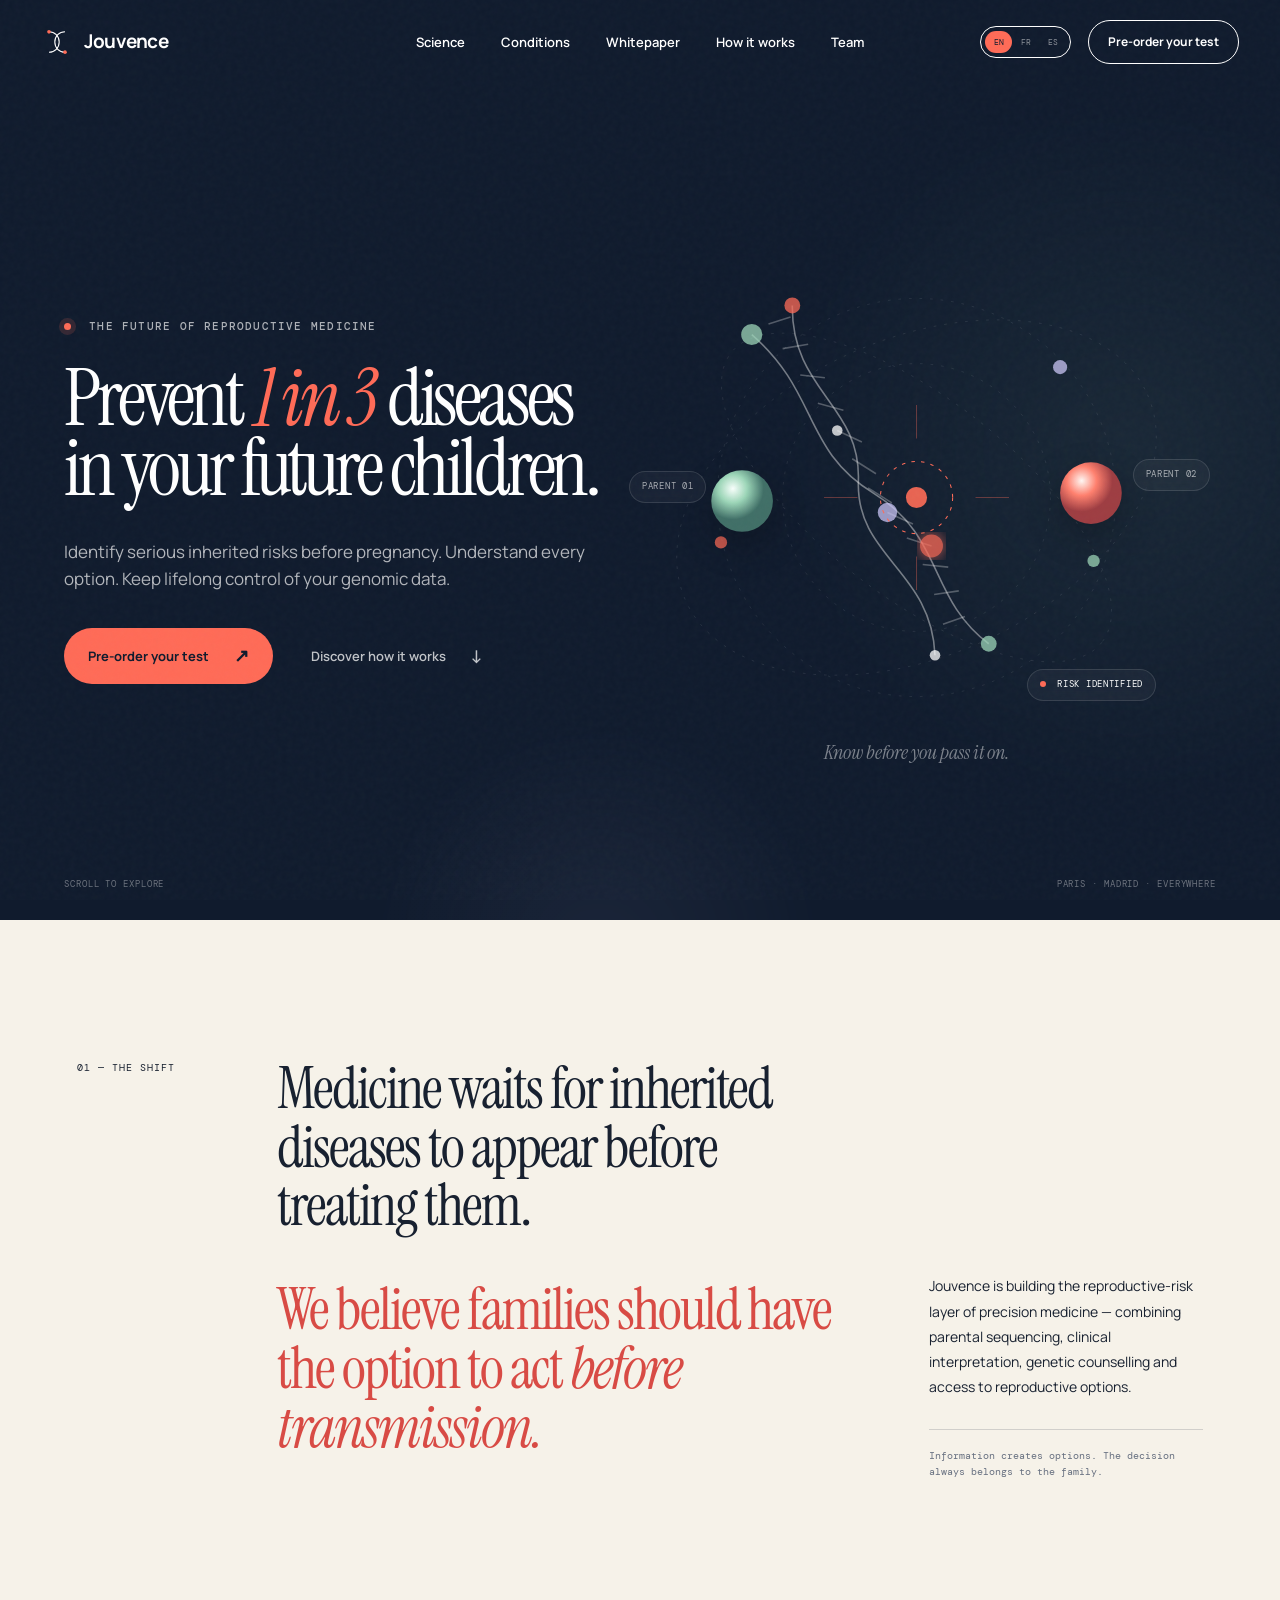
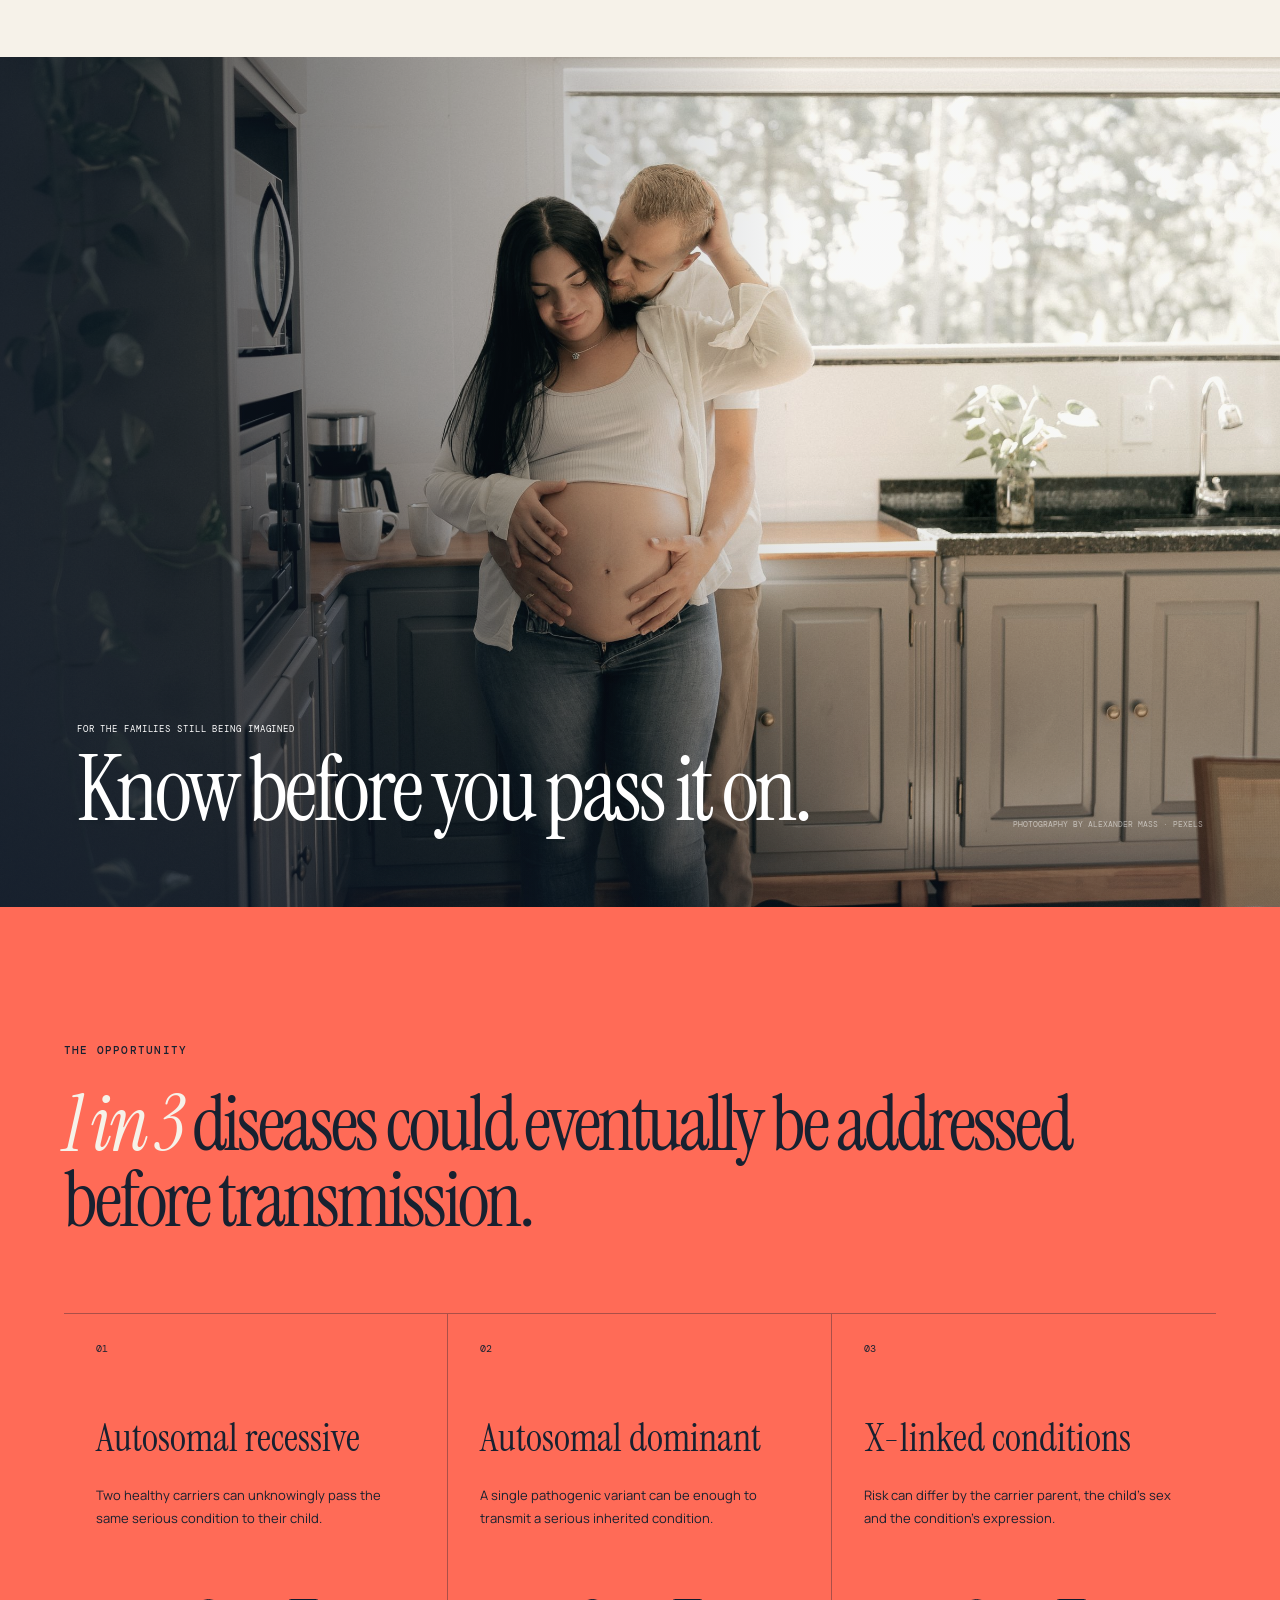
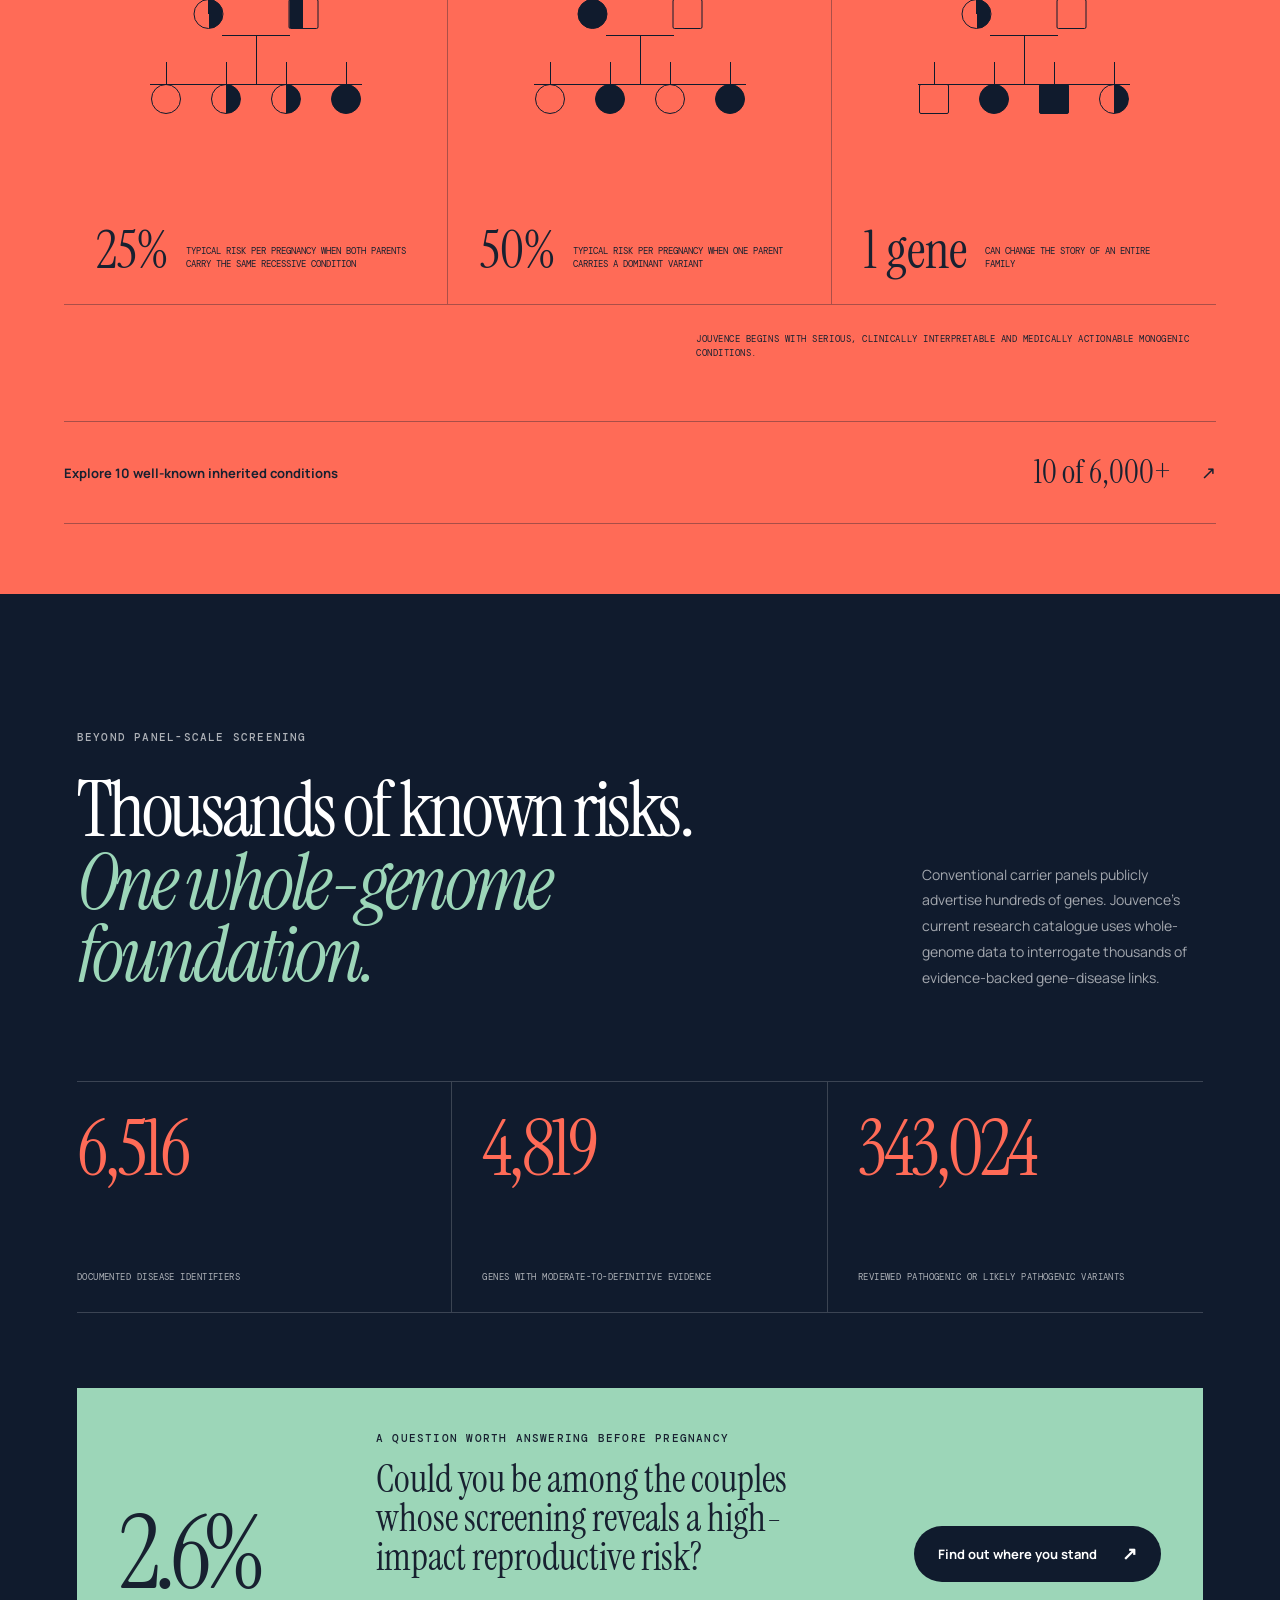
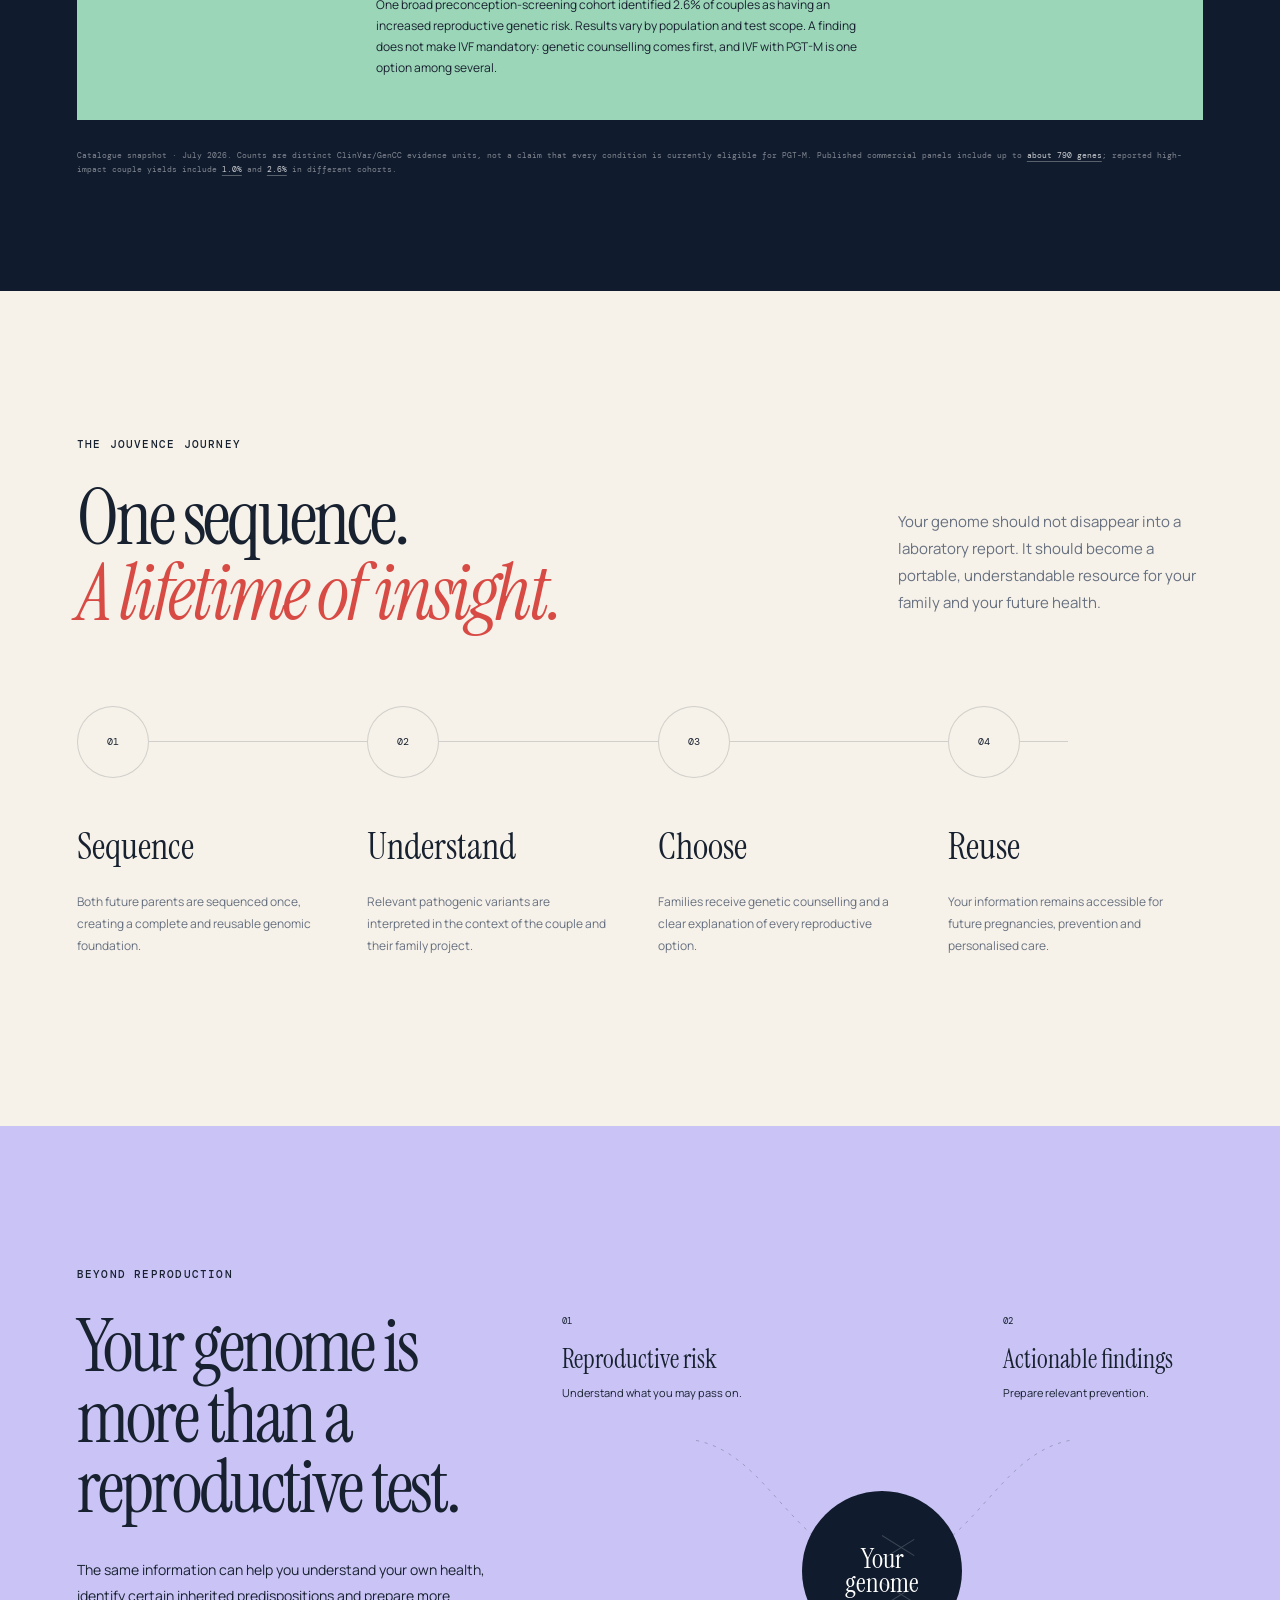
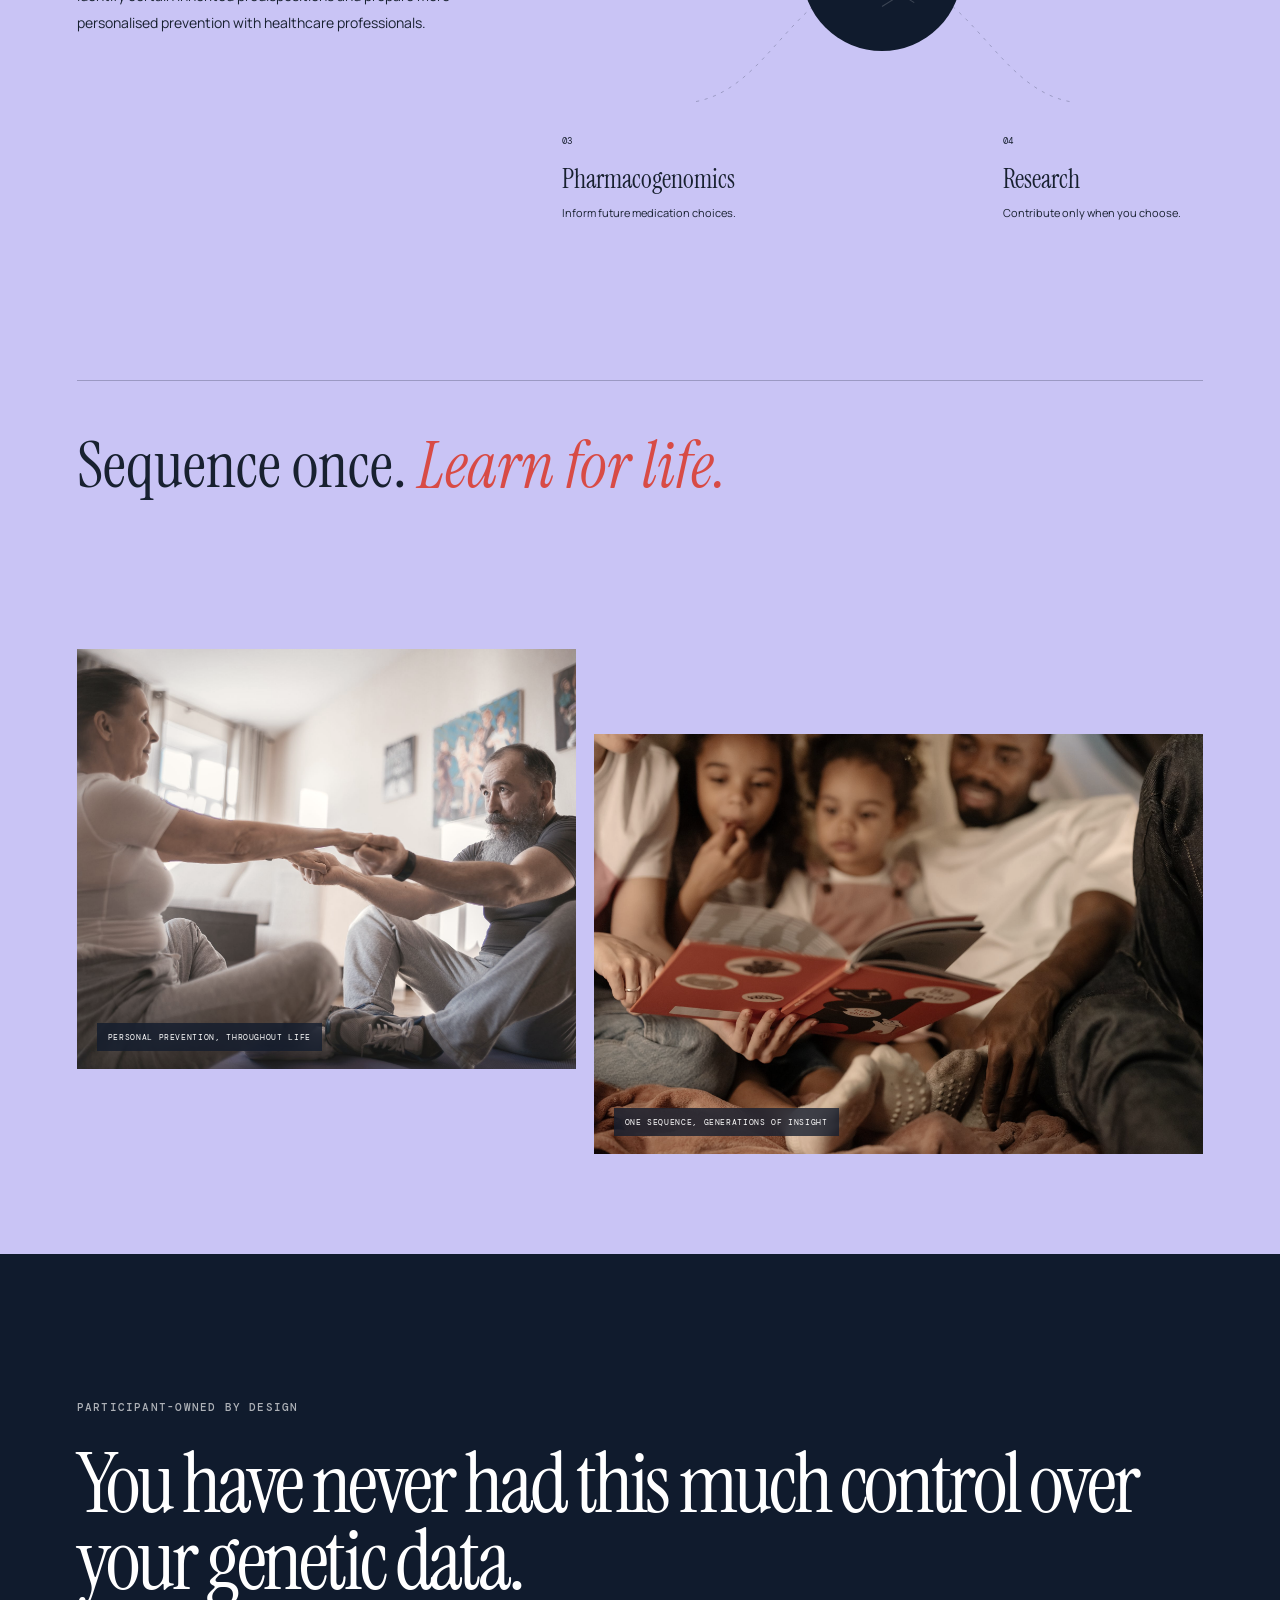
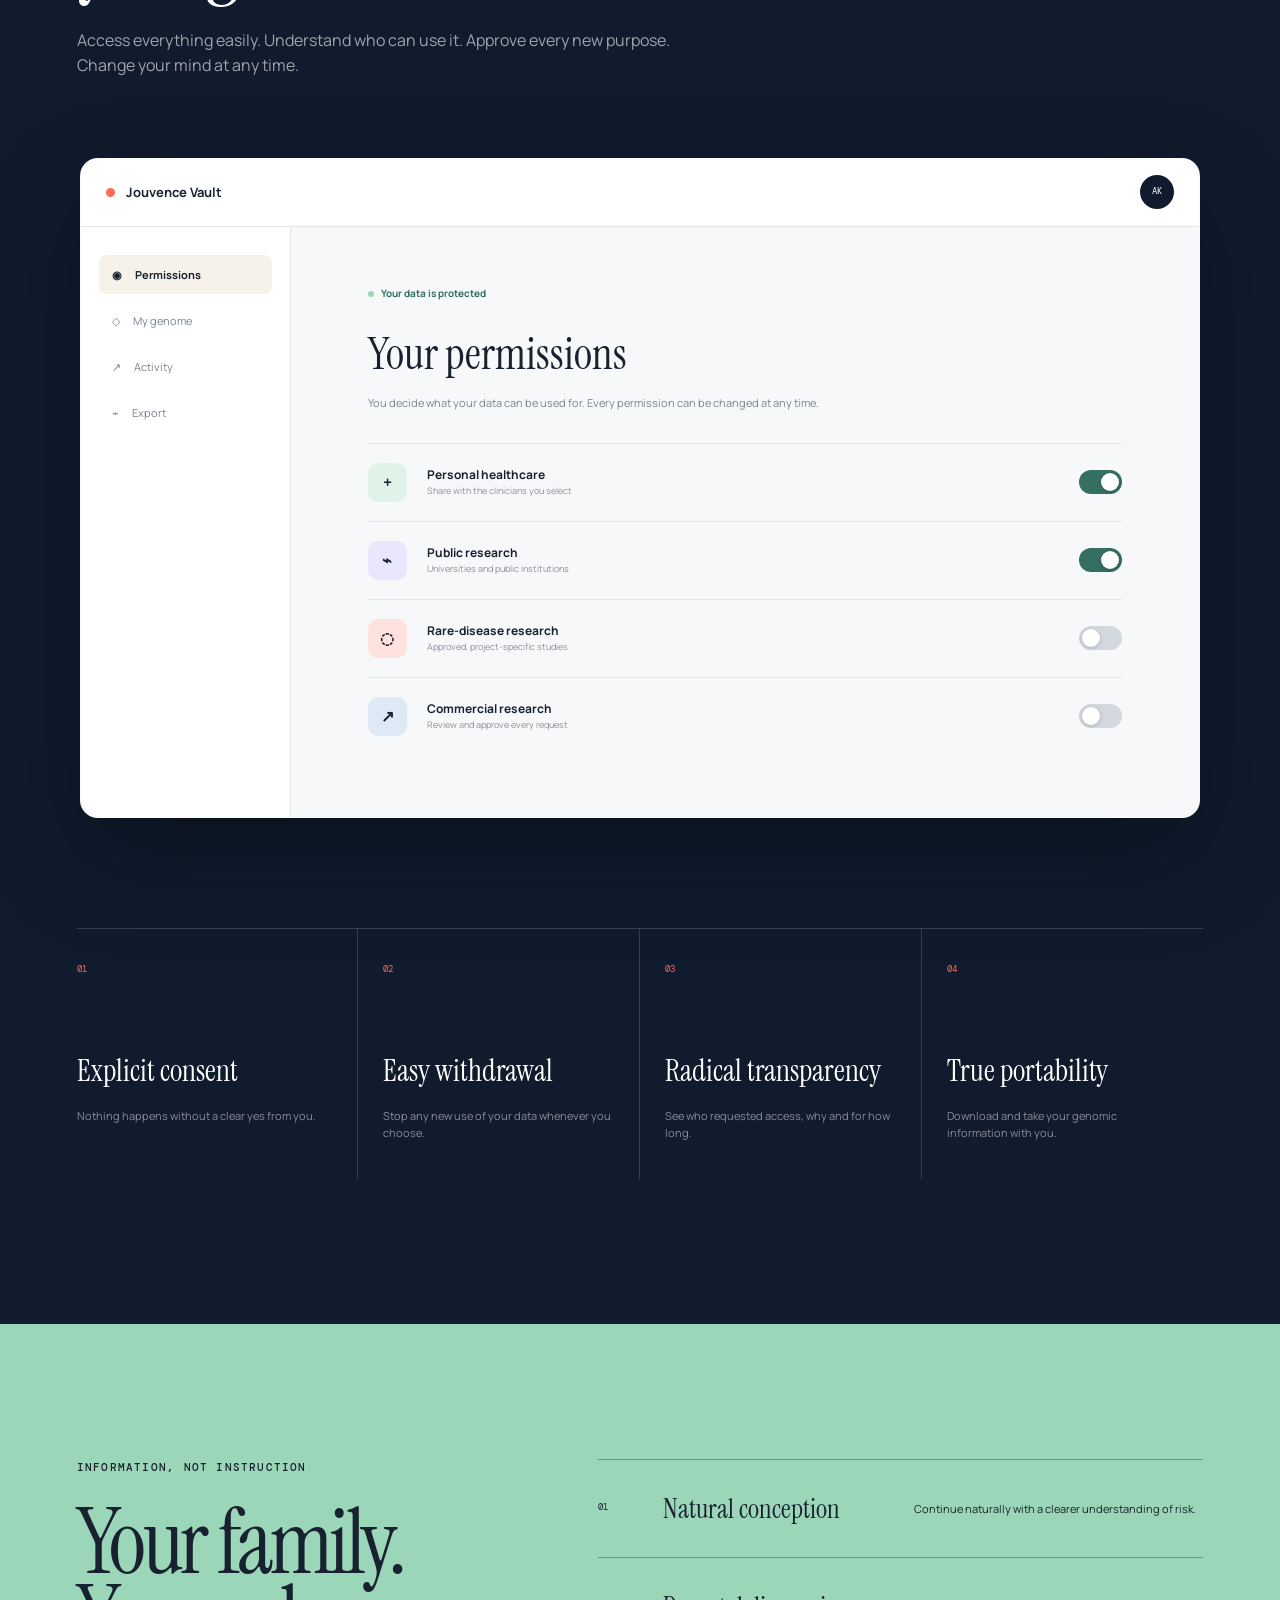
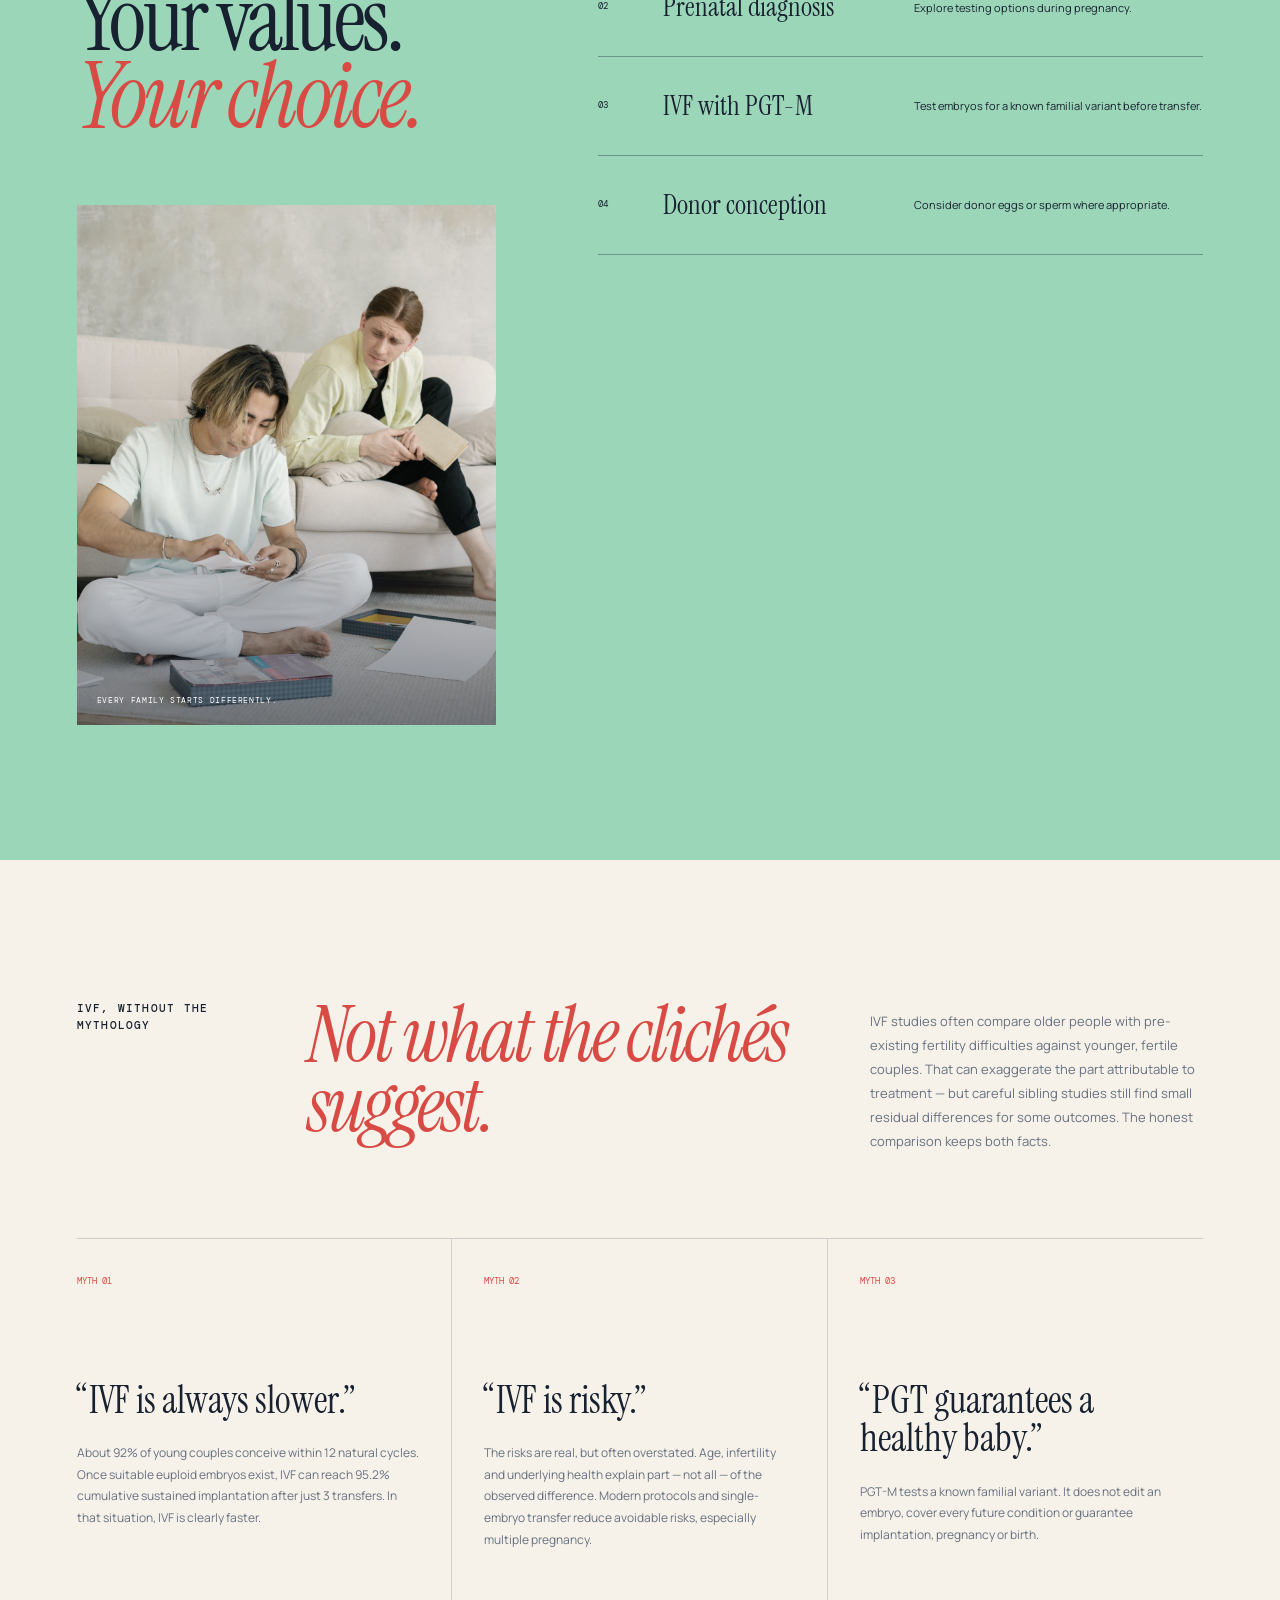
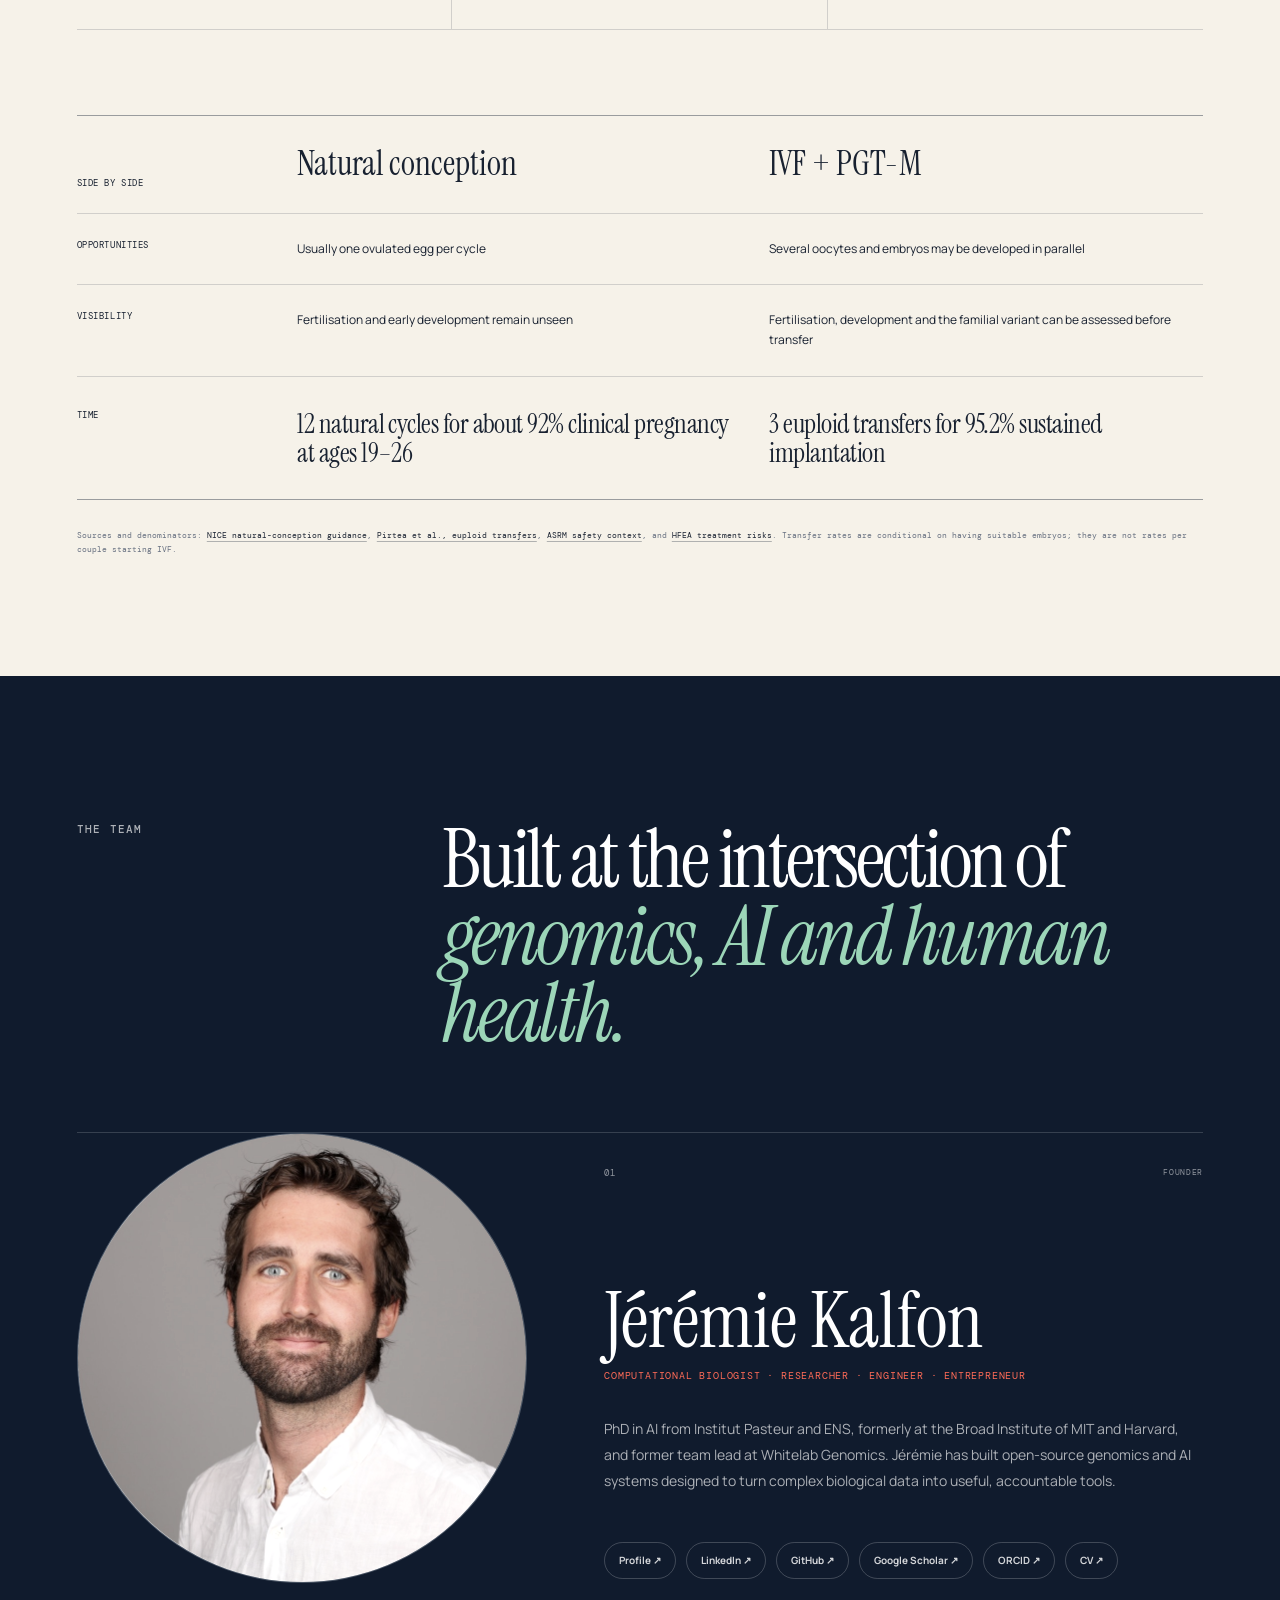
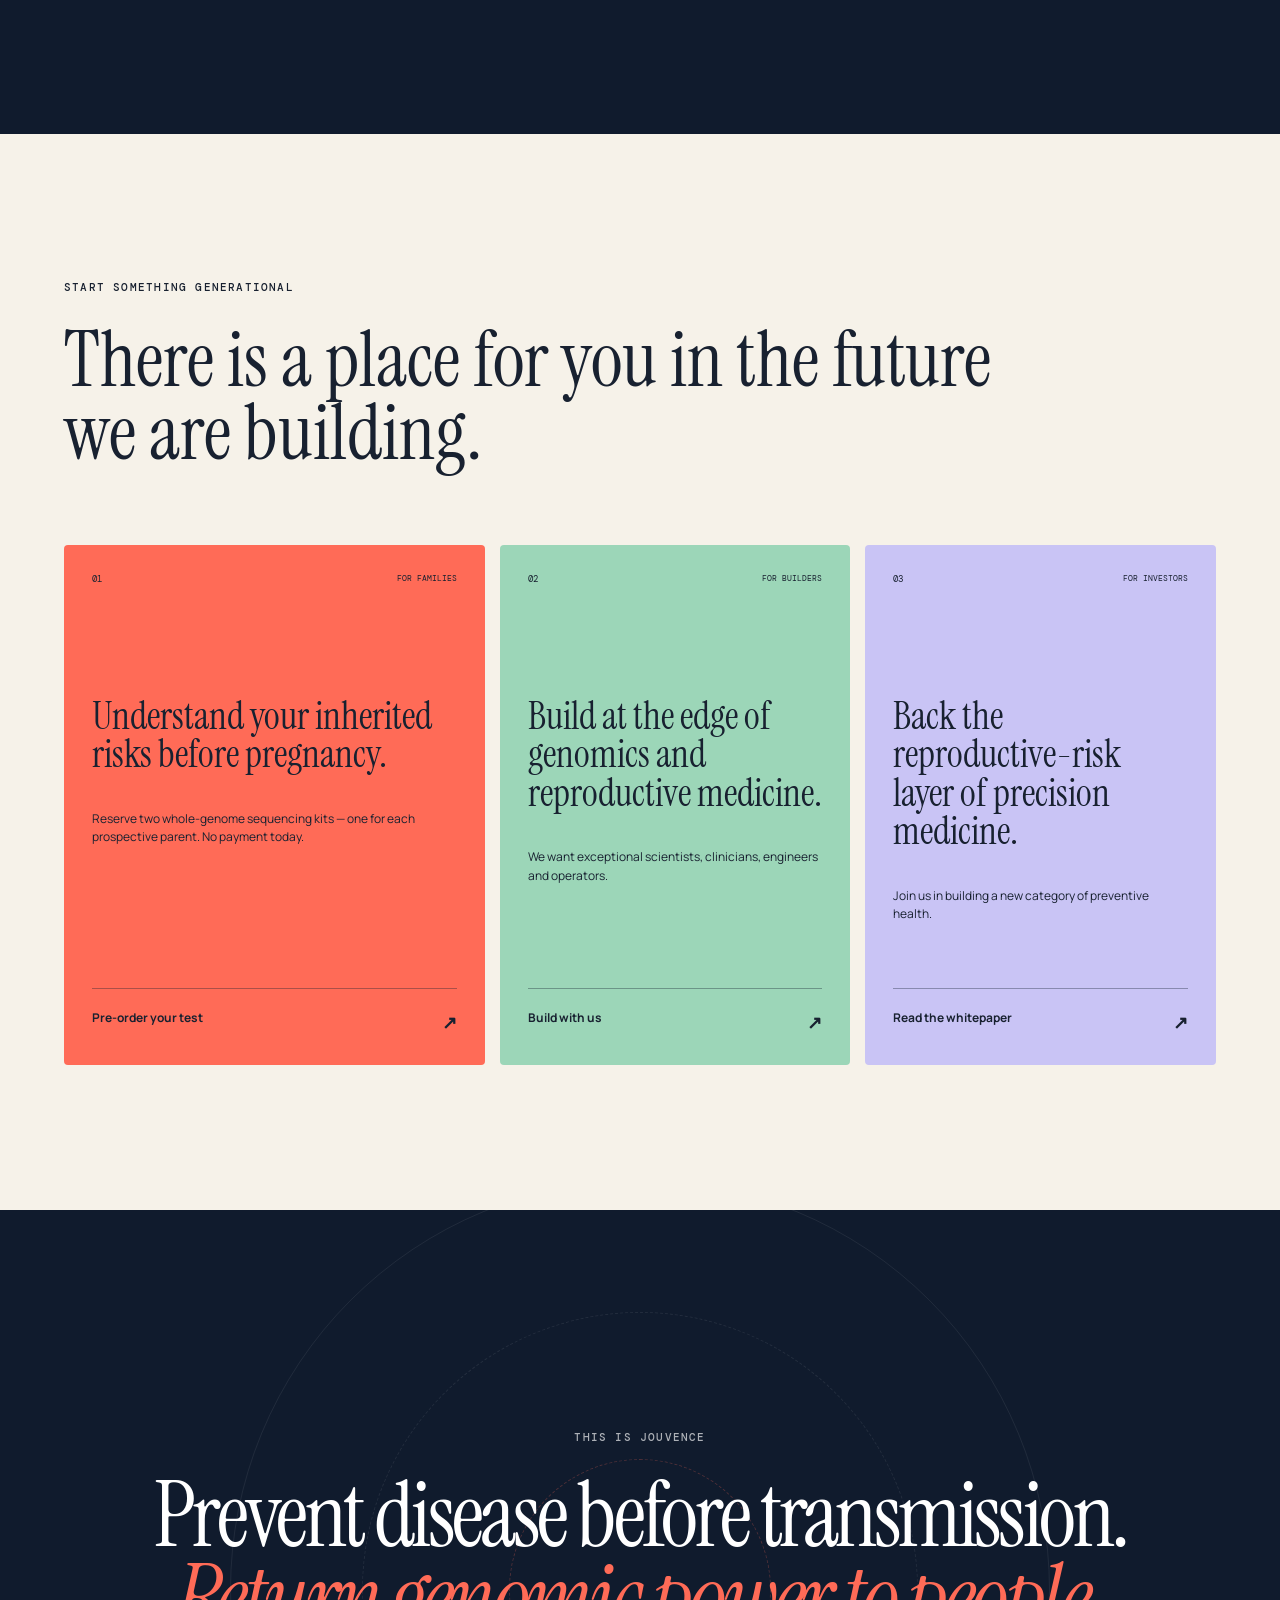
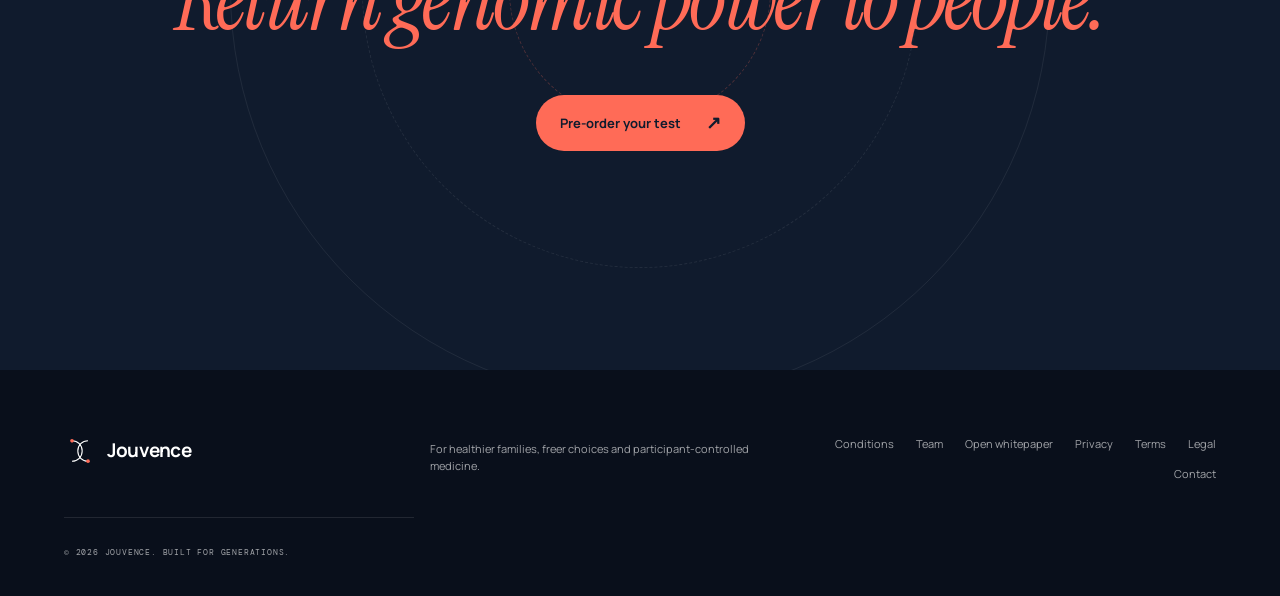
==== commit ad828366: "Polish founder portrait and IVF comparison" ====
--- a/index.html
+++ b/index.html
@@ -531,7 +531,7 @@
           <div class="compare-label"><span>Side by side</span><strong>Natural conception</strong><strong>IVF + PGT-M</strong></div>
           <div class="compare-row"><span>Opportunities</span><p>Usually one ovulated egg per cycle</p><p>Several oocytes and embryos may be developed in parallel</p></div>
           <div class="compare-row"><span>Visibility</span><p>Fertilisation and early development remain unseen</p><p>Fertilisation, development and the familial variant can be assessed before transfer</p></div>
-          <div class="compare-row compare-accent"><span>Time</span><p>About 92% clinical pregnancy within 12 natural cycles at ages 19–26</p><p>95.2% sustained implantation after 3 euploid transfers; 92.6% cumulative live birth in a selected cohort</p></div>
+          <div class="compare-row compare-accent"><span>Time</span><p>12 natural cycles for about 92% clinical pregnancy at ages 19–26</p><p>3 euploid transfers for 95.2% sustained implantation</p></div>
         </div>
 
         <p class="evidence-note ivf-sources">
--- a/styles.css
+++ b/styles.css
@@ -314,7 +314,8 @@
 .compare-label strong { font-family: var(--serif); font-size: 34px; font-weight: 400; }
 .compare-row { padding: 25px 0; }
 .compare-row p { max-width: 450px; margin: 0; font-size: 12px; line-height: 1.7; }
-.compare-accent { margin: 0 -2vw; padding: 25px 2vw; background: var(--lilac); border-bottom: 0; }
+.compare-accent { padding: 32px 0; border-bottom-color: rgba(16,27,45,.4); }
+.compare-accent p { font-family: var(--serif); font-size: clamp(22px, 2.1vw, 31px); line-height: 1.08; letter-spacing: -.02em; }
 .ivf-sources { color: var(--muted); }
 .ivf-sources a { color: var(--ink); text-decoration-color: rgba(16,27,45,.3); }
 
@@ -323,7 +324,7 @@
 .team-heading h2 { max-width: 980px; margin: 0; font-family: var(--serif); font-size: clamp(55px, 6.4vw, 98px); line-height: .94; font-weight: 400; letter-spacing: -.04em; }
 .team-heading h2 em { color: var(--green); font-weight: 400; }
 .founder-card { display: grid; grid-template-columns: minmax(300px, .8fr) minmax(480px, 1.2fr); max-width: 1220px; margin-left: auto; border-top: 1px solid rgba(255,255,255,.16); }
-.founder-portrait { position: relative; min-height: 600px; margin: 0; overflow: hidden; background: var(--midnight-soft); }
+.founder-portrait { position: relative; min-height: 0; aspect-ratio: 1; align-self: start; margin: 0; overflow: hidden; border: 1px solid rgba(255,255,255,.22); border-radius: 50%; background: var(--midnight-soft); }
 .founder-portrait img { width: 100%; height: 100%; object-fit: cover; filter: saturate(.72) contrast(1.04); }
 .founder-copy { padding: 34px 0 10px 6vw; }
 .founder-title { display: flex; justify-content: space-between; color: rgba(255,255,255,.55); font-family: var(--mono); font-size: 9px; text-transform: uppercase; letter-spacing: .08em; }
@@ -400,7 +401,7 @@
   .control-promises { grid-template-columns: 1fr 1fr; }.control-promises article { min-height: 220px; padding: 20px 20px 20px 0; border-bottom: 1px solid rgba(255,255,255,.16); }.control-promises article:not(:first-child) { padding-left: 20px; }.control-promises article:nth-child(2) { border-right: 0; }.control-promises h3 { margin-top: 40px; }
   .choice-copy h2 { font-size: 70px; }.choice-options article { grid-template-columns: 30px 1fr; }.choice-options p { grid-column: 2; }
   .choice-photo { height: 460px; margin-top: 55px; }
-  .ivf-heading { grid-template-columns: 1fr; gap: 25px; }.myth-grid { grid-template-columns: 1fr; margin-top: 60px; }.myth-card { min-height: 0; padding: 28px 0 38px; border-right: 0; border-bottom: 1px solid var(--line); }.myth-card:not(:first-child) { padding-left: 0; }.myth-card:last-child { border-bottom: 0; }.myth-card h3 { margin-top: 45px; }.conception-compare { margin-top: 60px; }.compare-label, .compare-row { grid-template-columns: 1fr; gap: 12px; }.compare-label strong:last-child { margin-top: 8px; color: var(--coral-deep); }.compare-row { padding: 25px 0 30px; }.compare-row p:last-child { padding-left: 18px; border-left: 3px solid var(--coral); }.compare-accent { margin: 0 -12px; padding: 25px 12px 30px; }
+  .ivf-heading { grid-template-columns: 1fr; gap: 25px; }.myth-grid { grid-template-columns: 1fr; margin-top: 60px; }.myth-card { min-height: 0; padding: 28px 0 38px; border-right: 0; border-bottom: 1px solid var(--line); }.myth-card:not(:first-child) { padding-left: 0; }.myth-card:last-child { border-bottom: 0; }.myth-card h3 { margin-top: 45px; }.conception-compare { margin-top: 60px; }.compare-label, .compare-row { grid-template-columns: 1fr; gap: 12px; }.compare-label strong:last-child { margin-top: 8px; color: var(--coral-deep); }.compare-row { padding: 25px 0 30px; }.compare-row p:last-child { padding-left: 18px; border-left: 3px solid var(--coral); }.compare-accent { padding: 30px 0 34px; }.compare-accent p { font-size: 27px; }
   .team-heading { gap: 20px; margin-bottom: 55px; }.team-heading h2 { font-size: 51px; }.founder-card { grid-template-columns: 1fr; }.founder-portrait { min-height: 0; aspect-ratio: 1; }.founder-copy { padding: 35px 0 0; }.founder-copy h3 { margin-top: 60px; font-size: 58px; }.founder-links { gap: 8px; }
   .join-heading h2 { font-size: 51px; }.join-grid { grid-template-columns: 1fr; }.join-card { min-height: 440px; }.join-card h3 { margin-top: 75px; }
   .closing { min-height: 700px; padding: 100px 22px; }.closing h2 { font-size: 52px; }
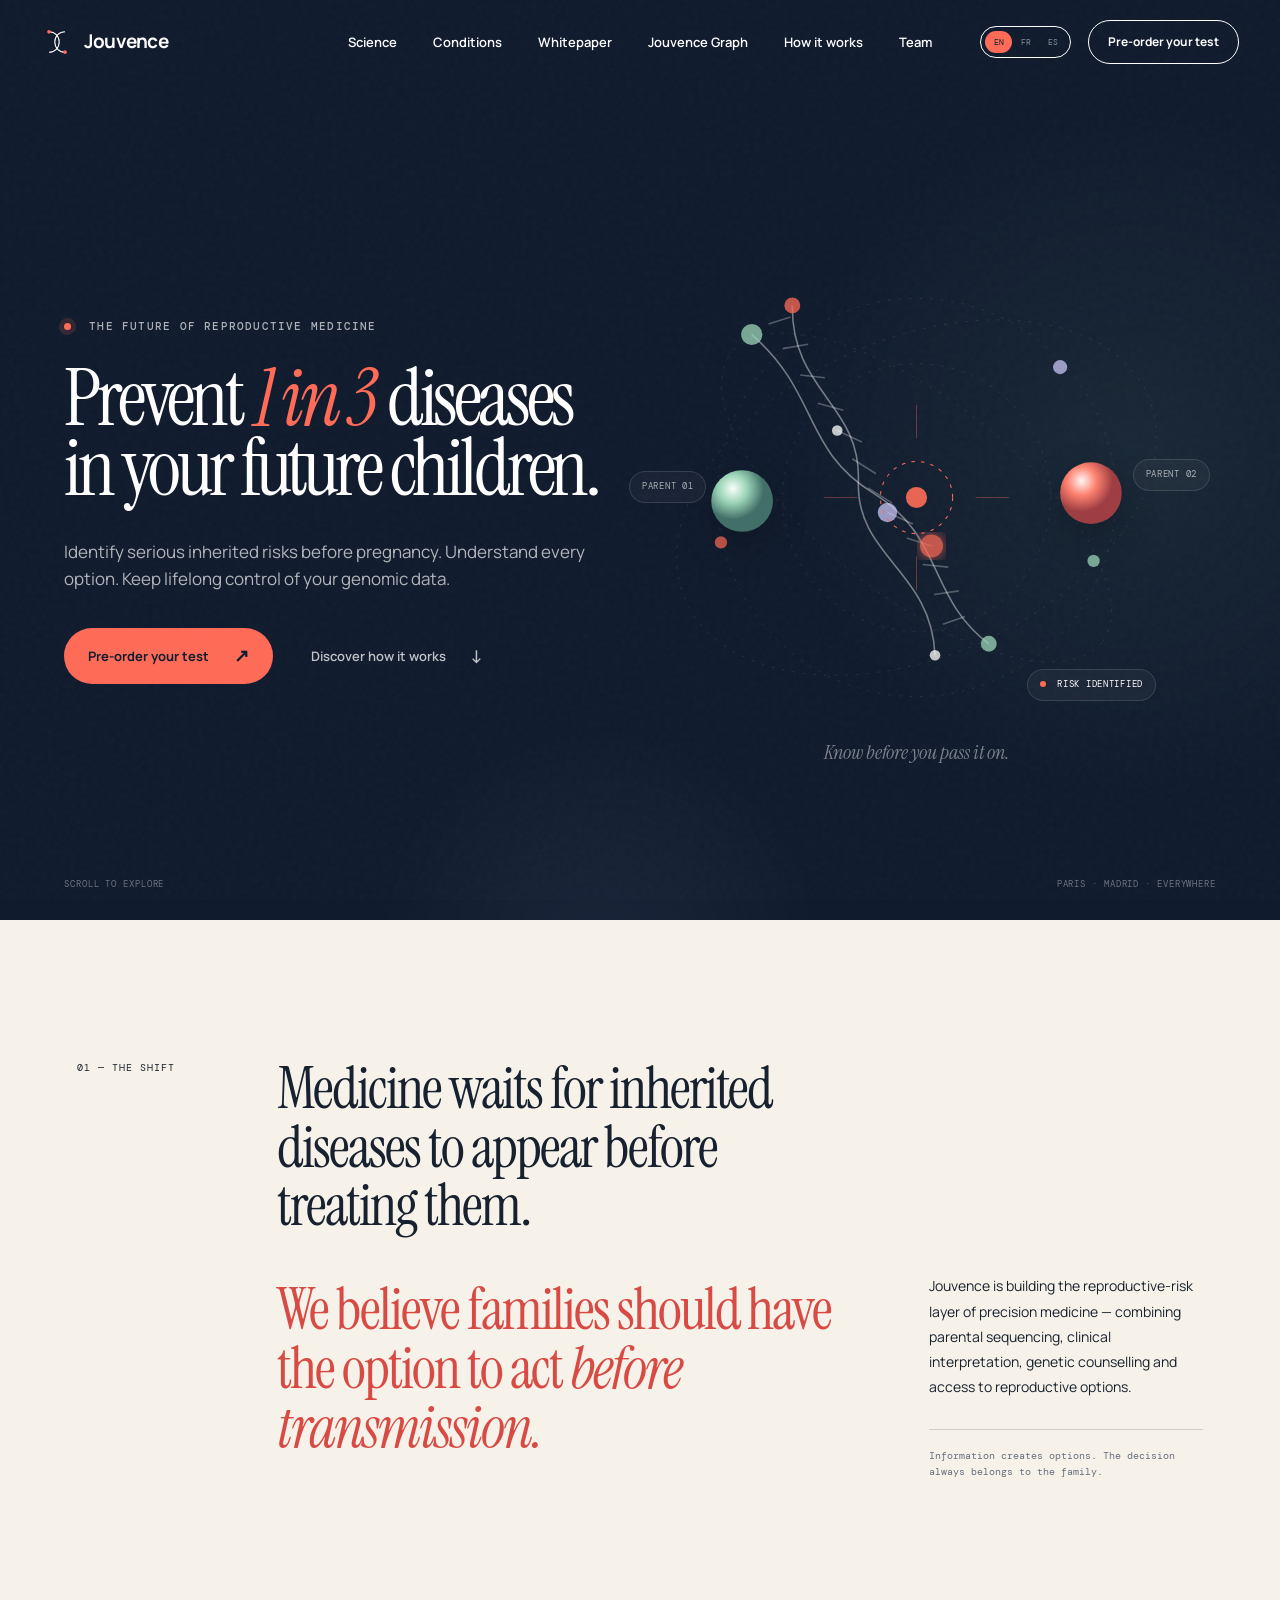
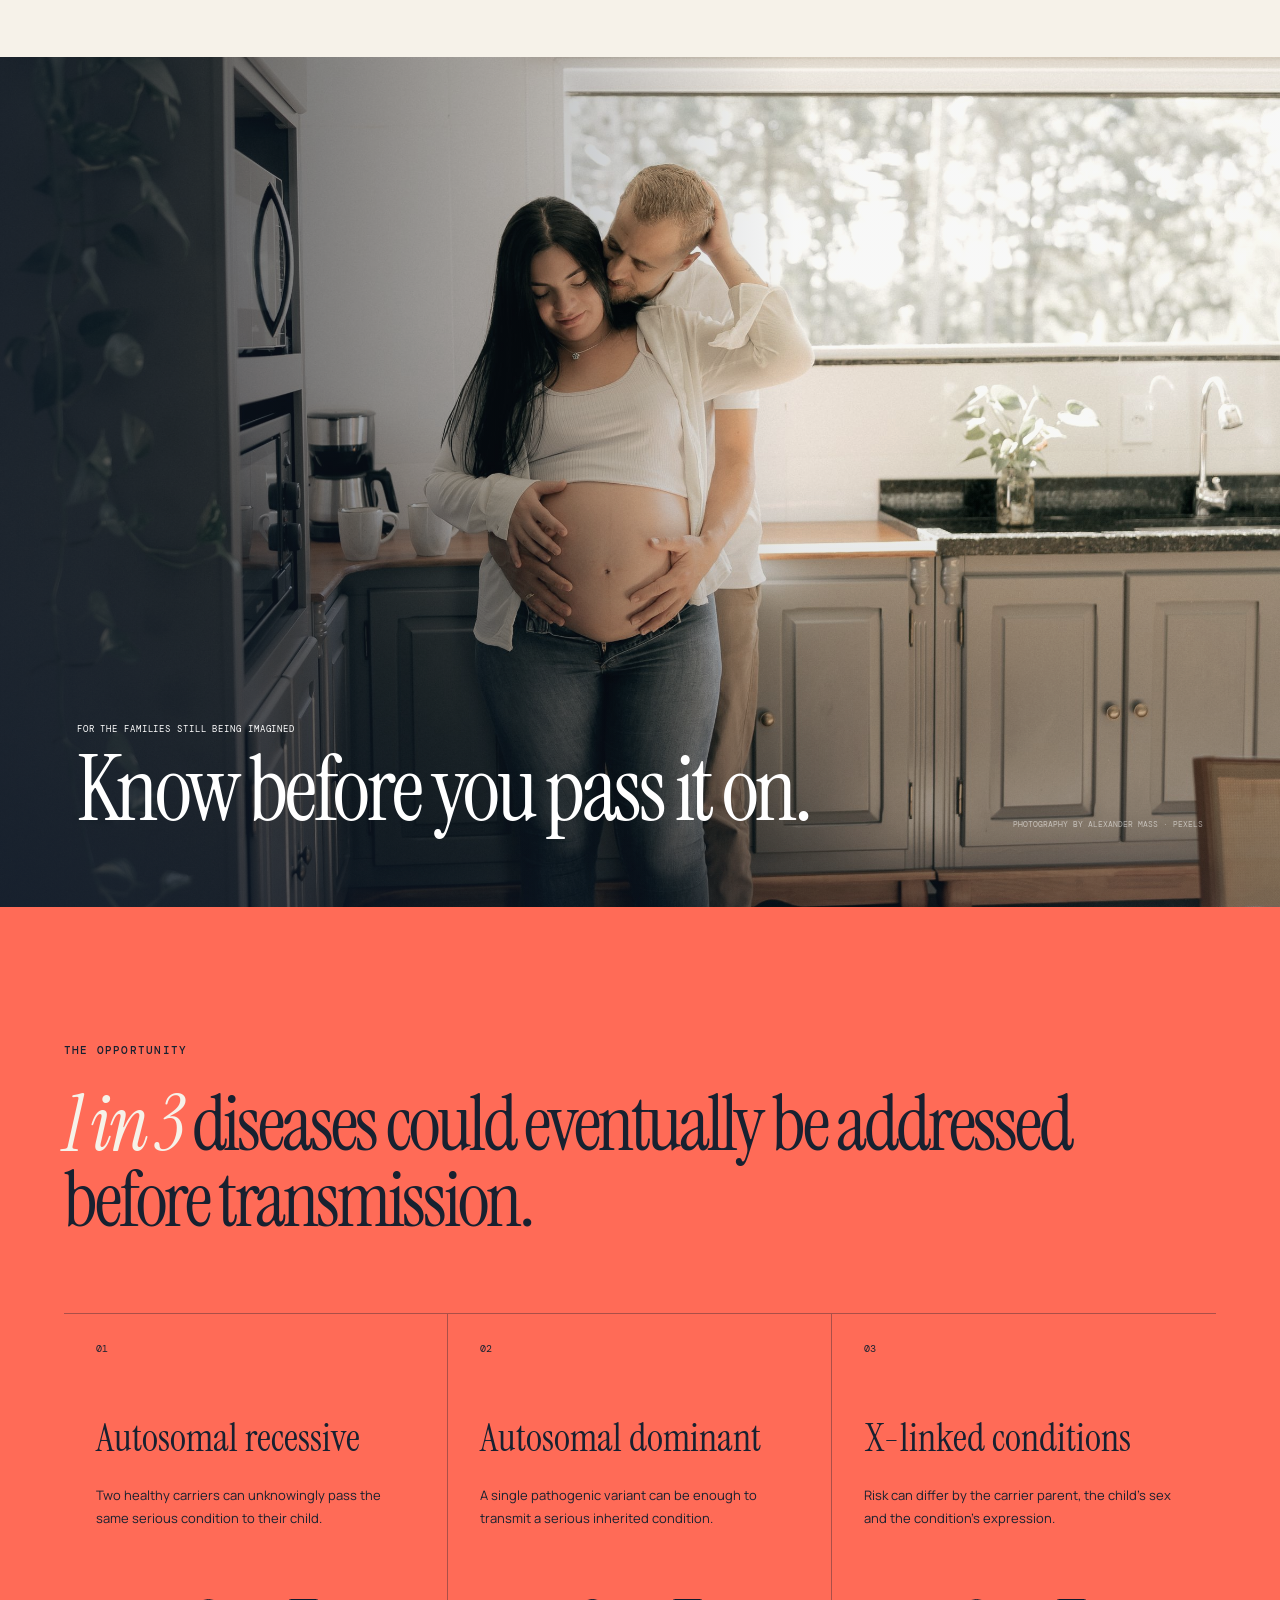
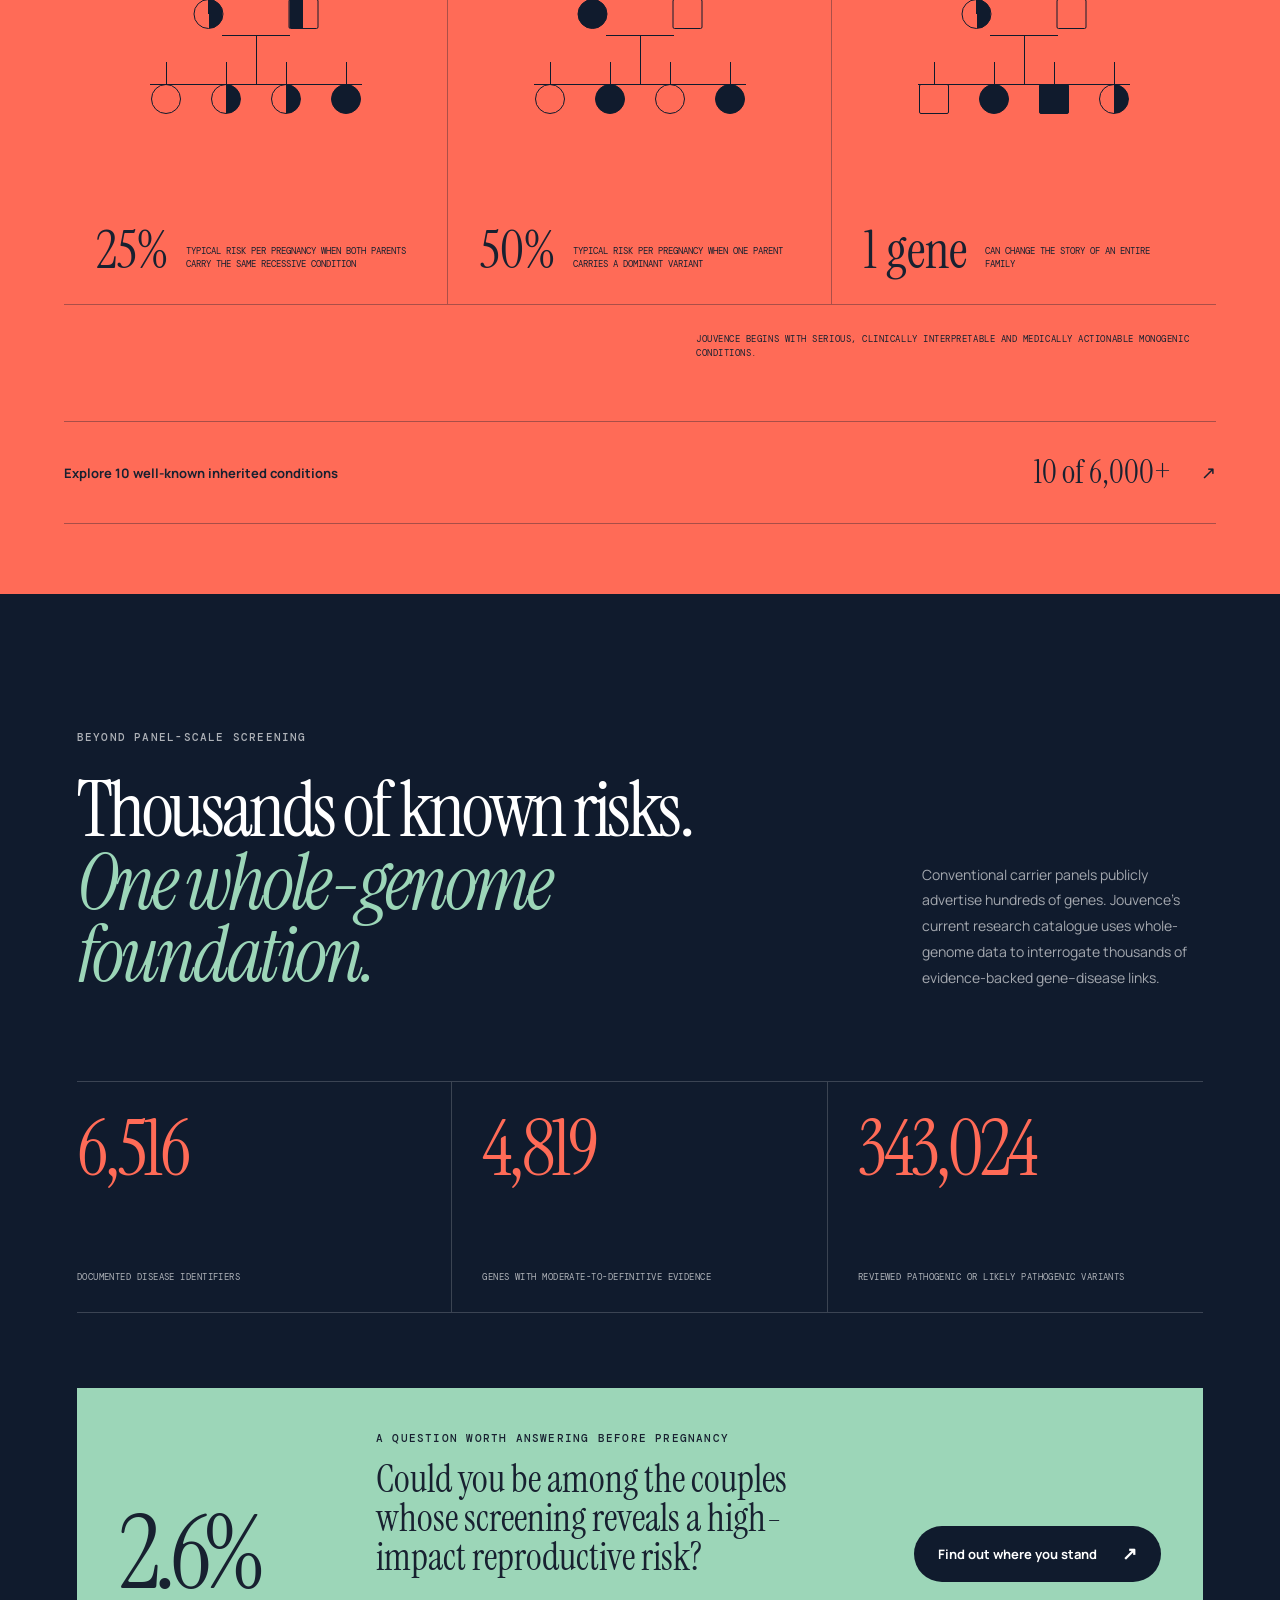
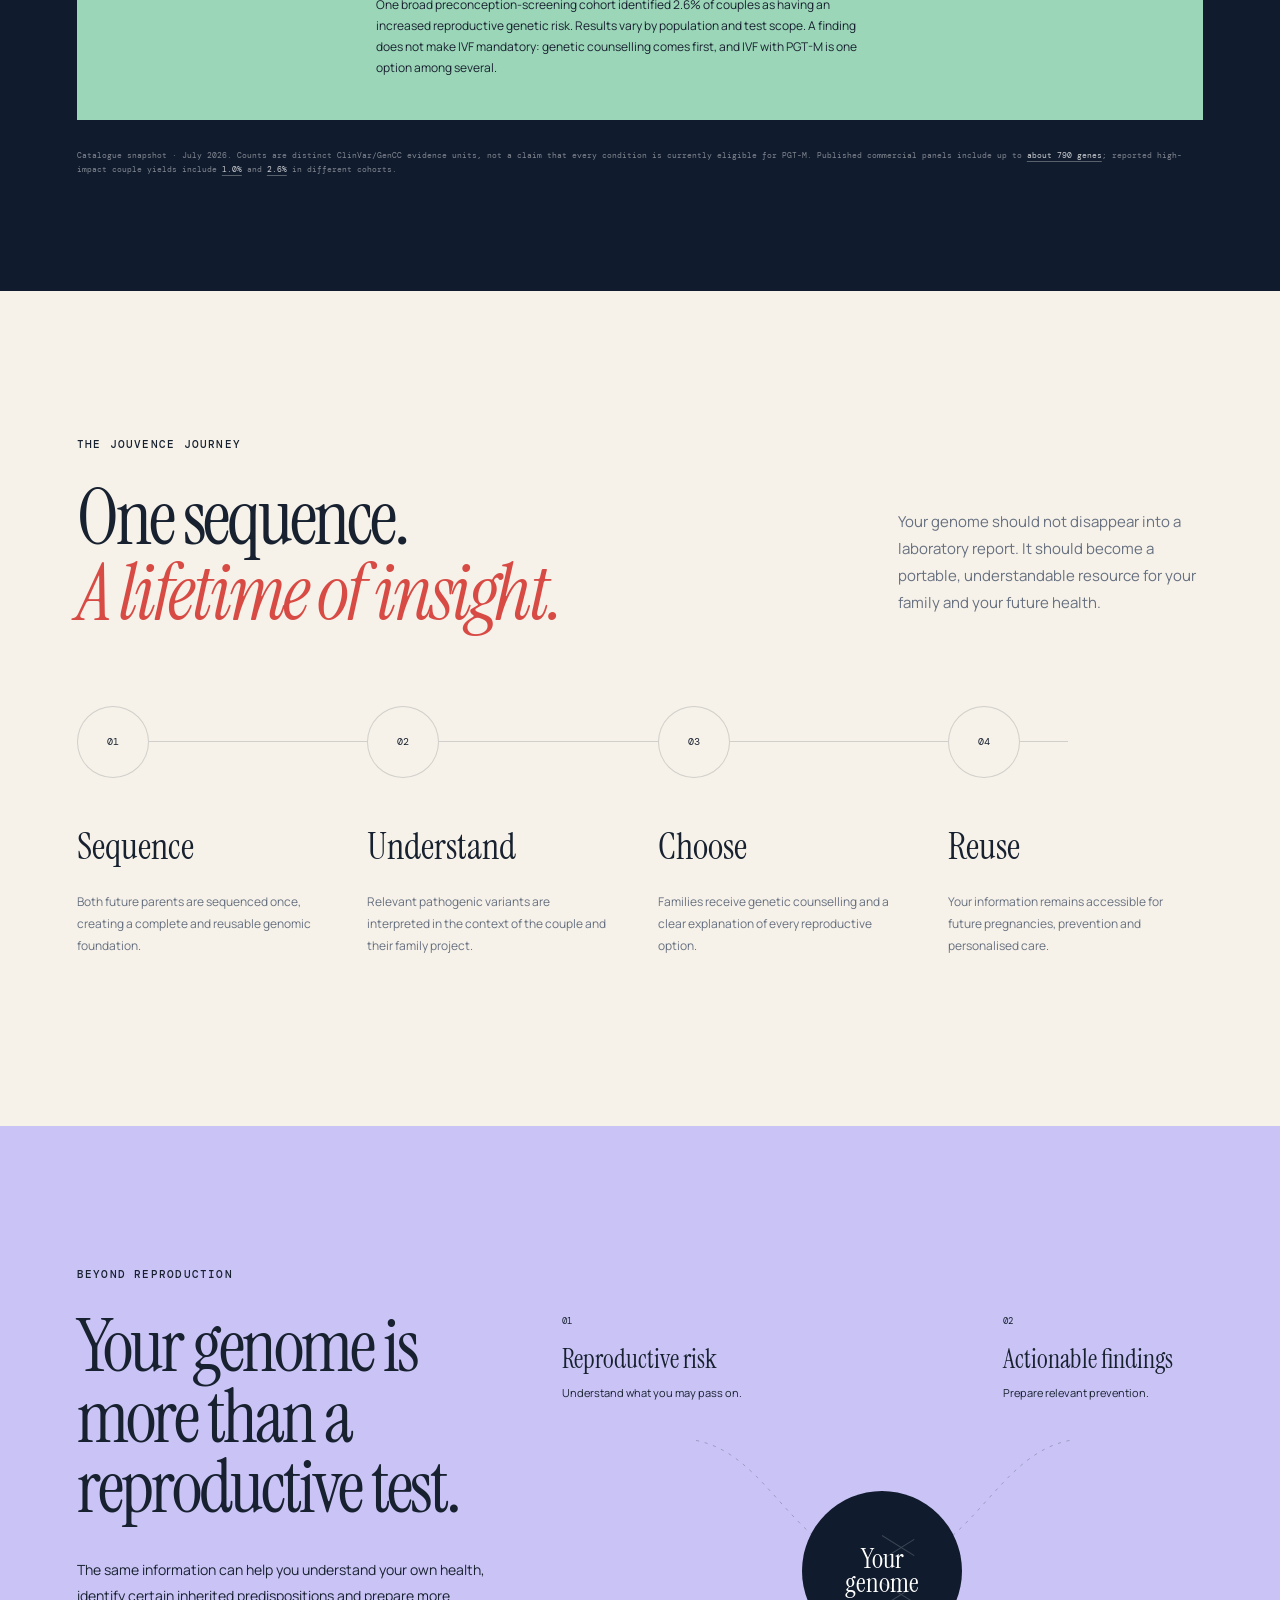
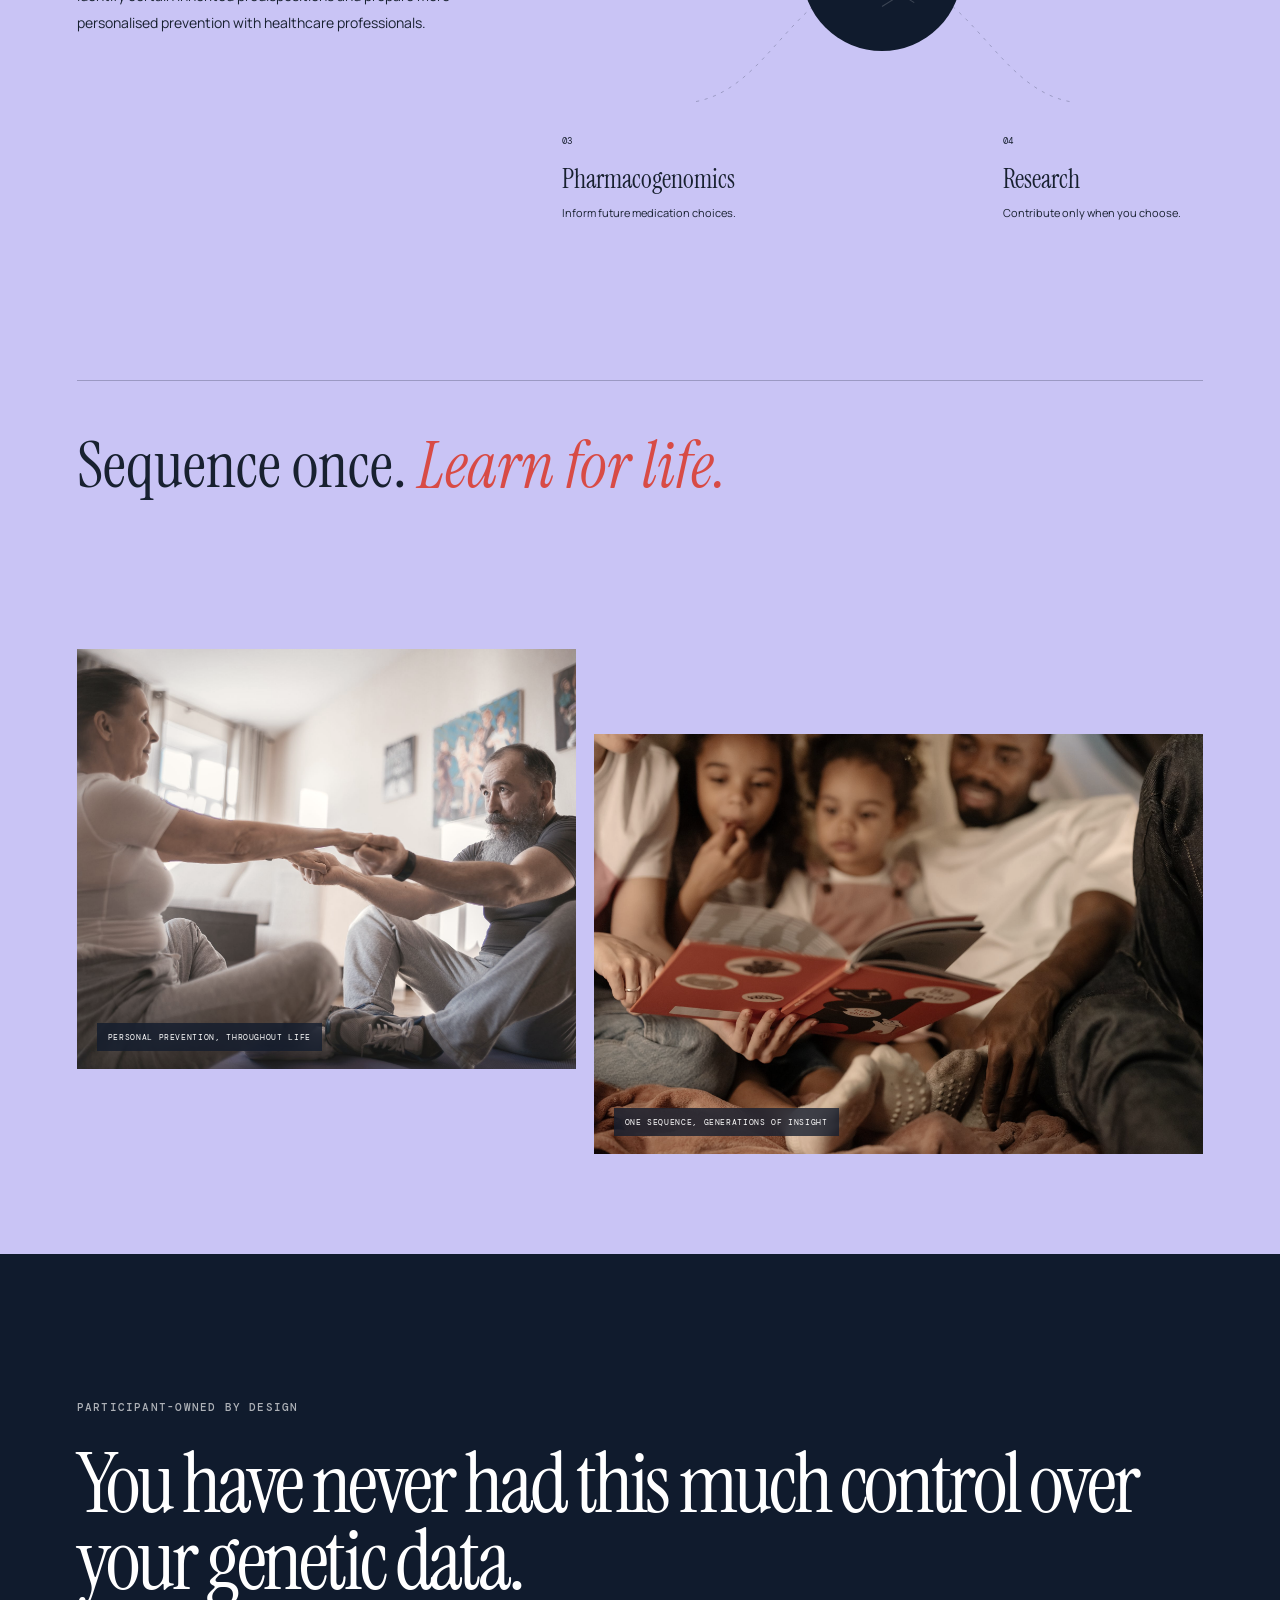
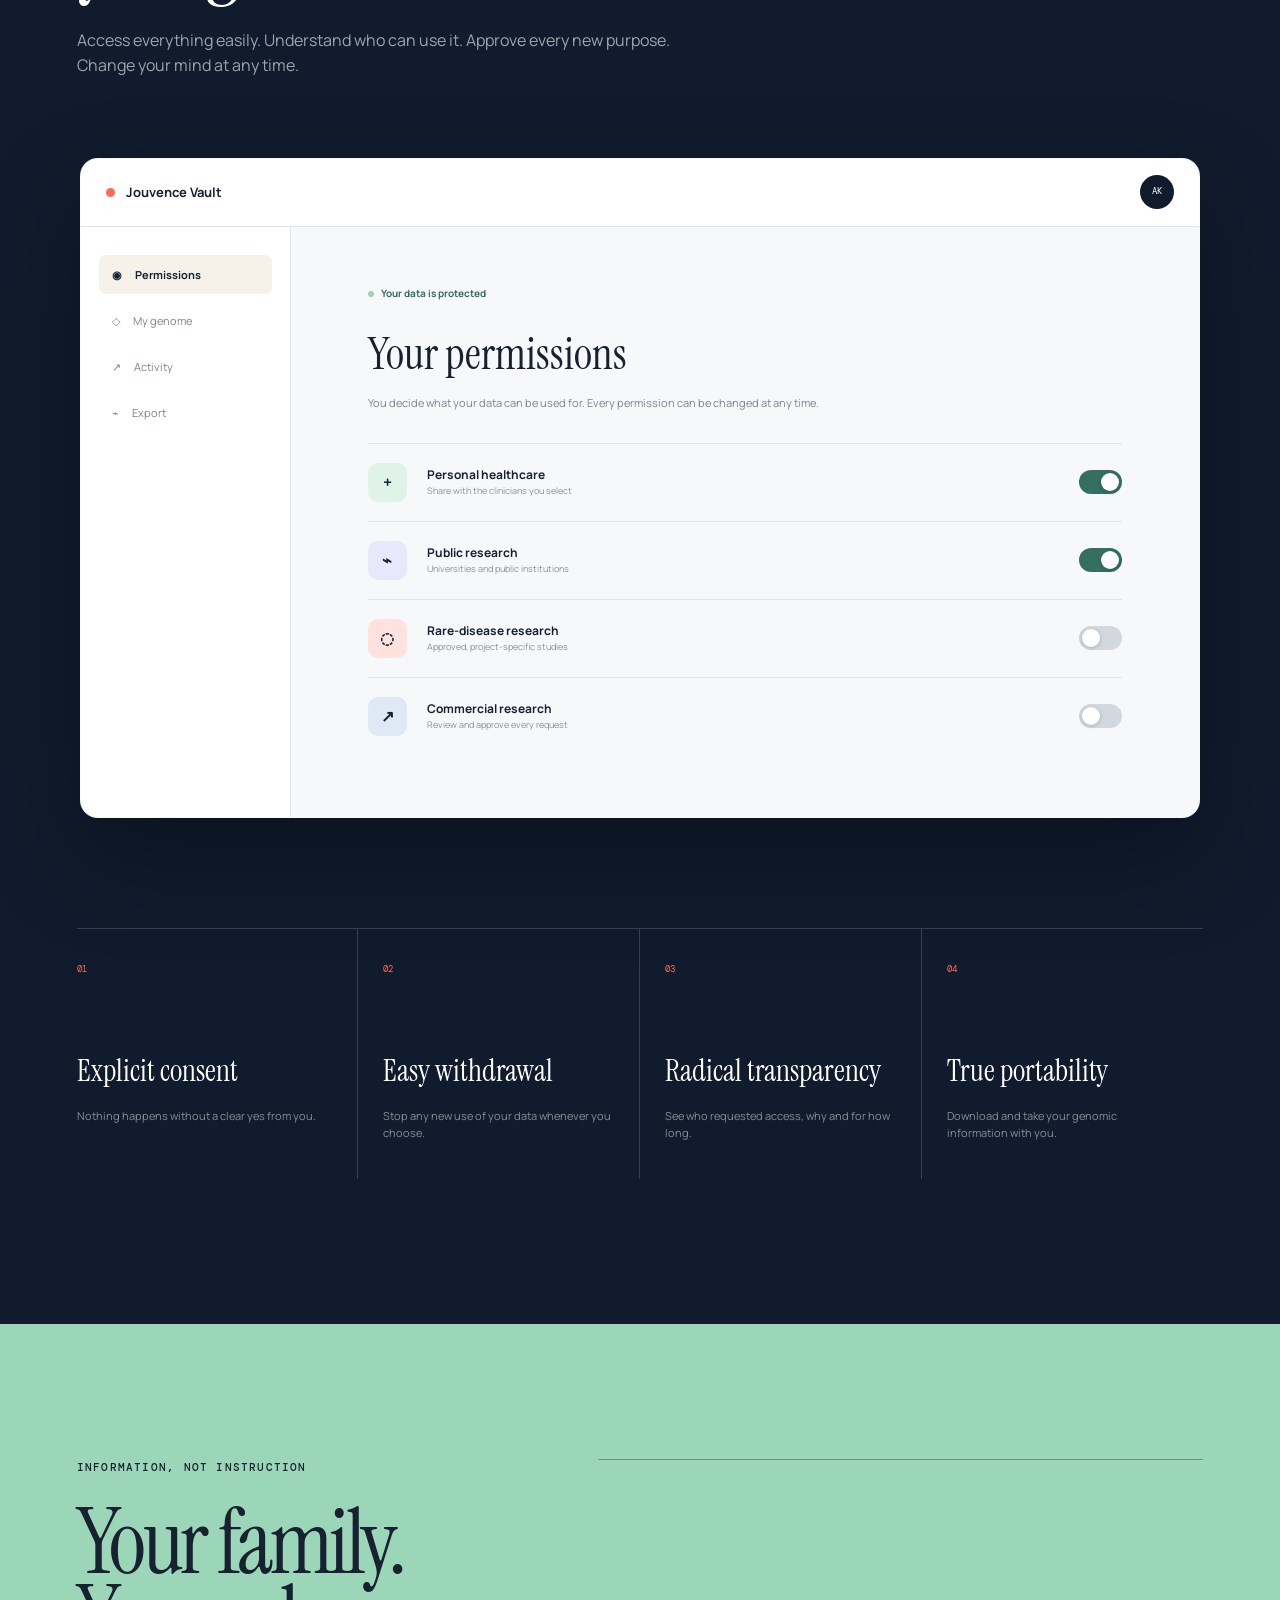
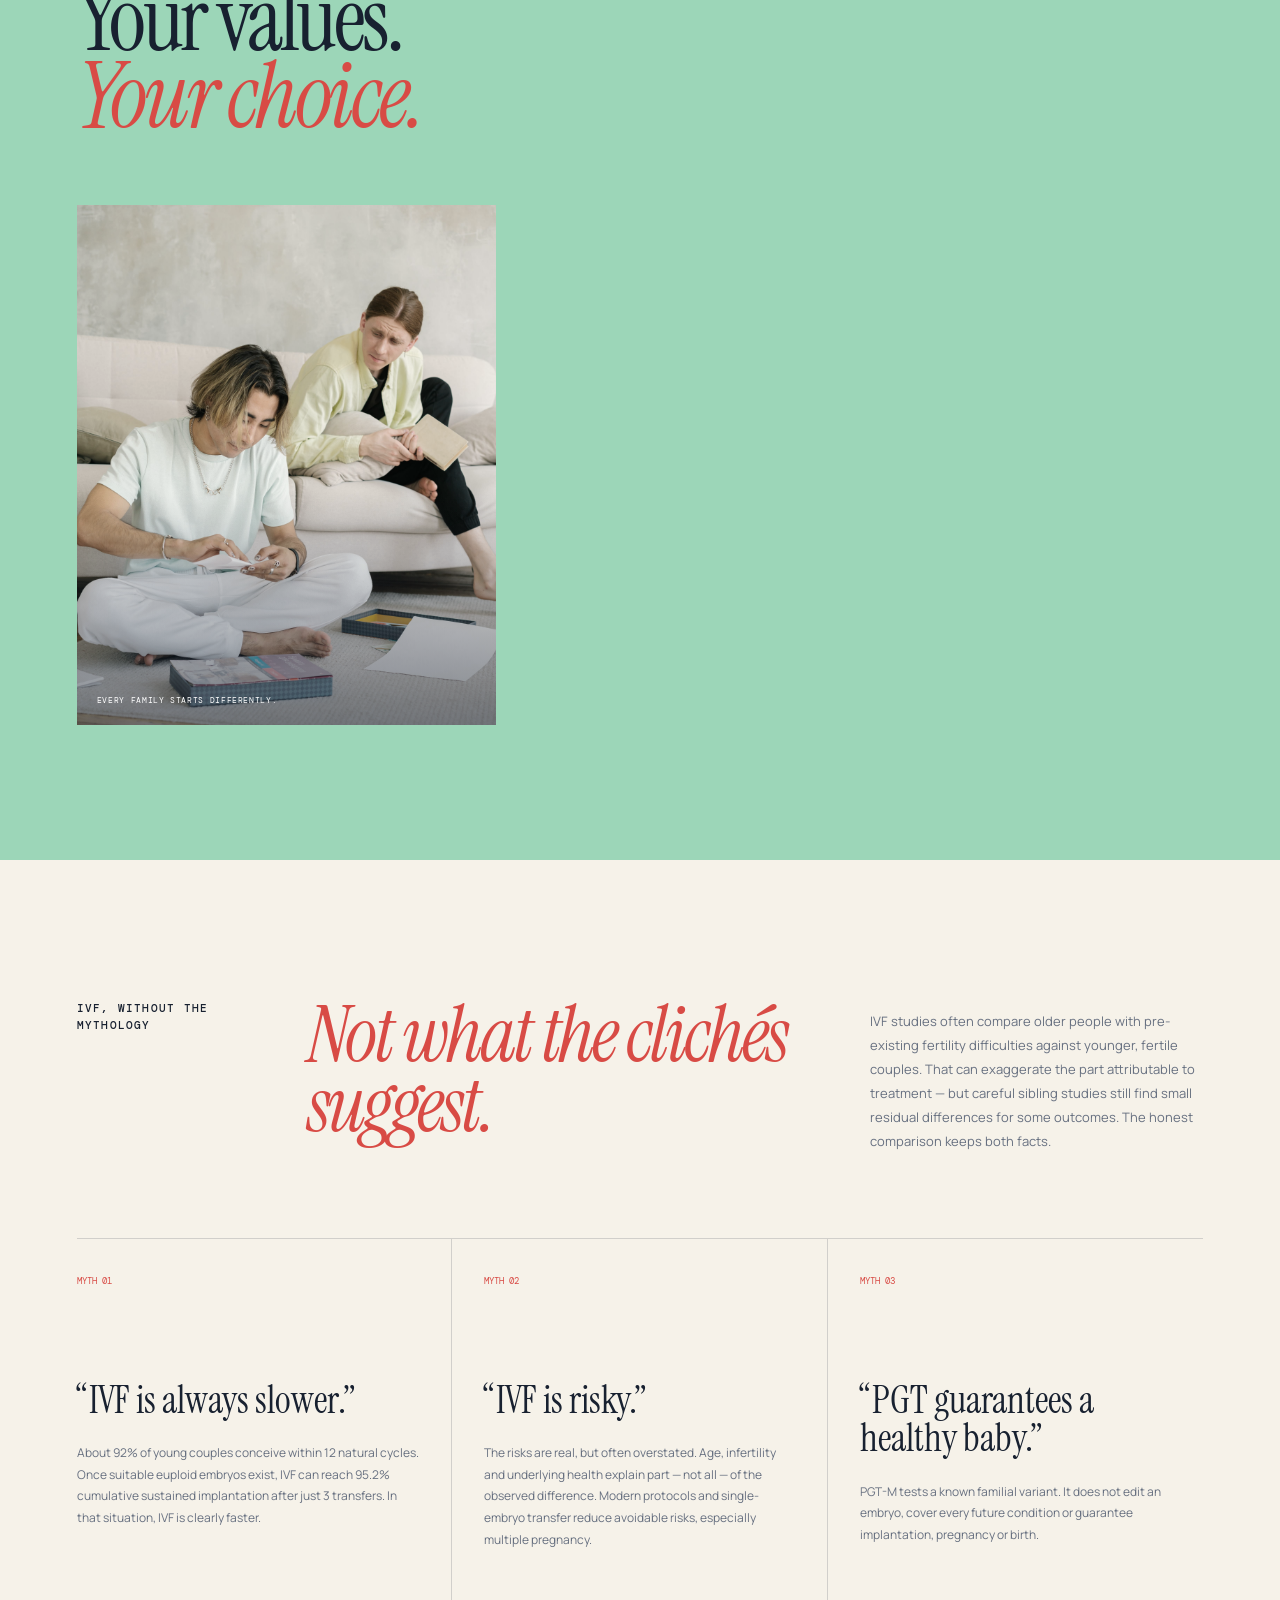
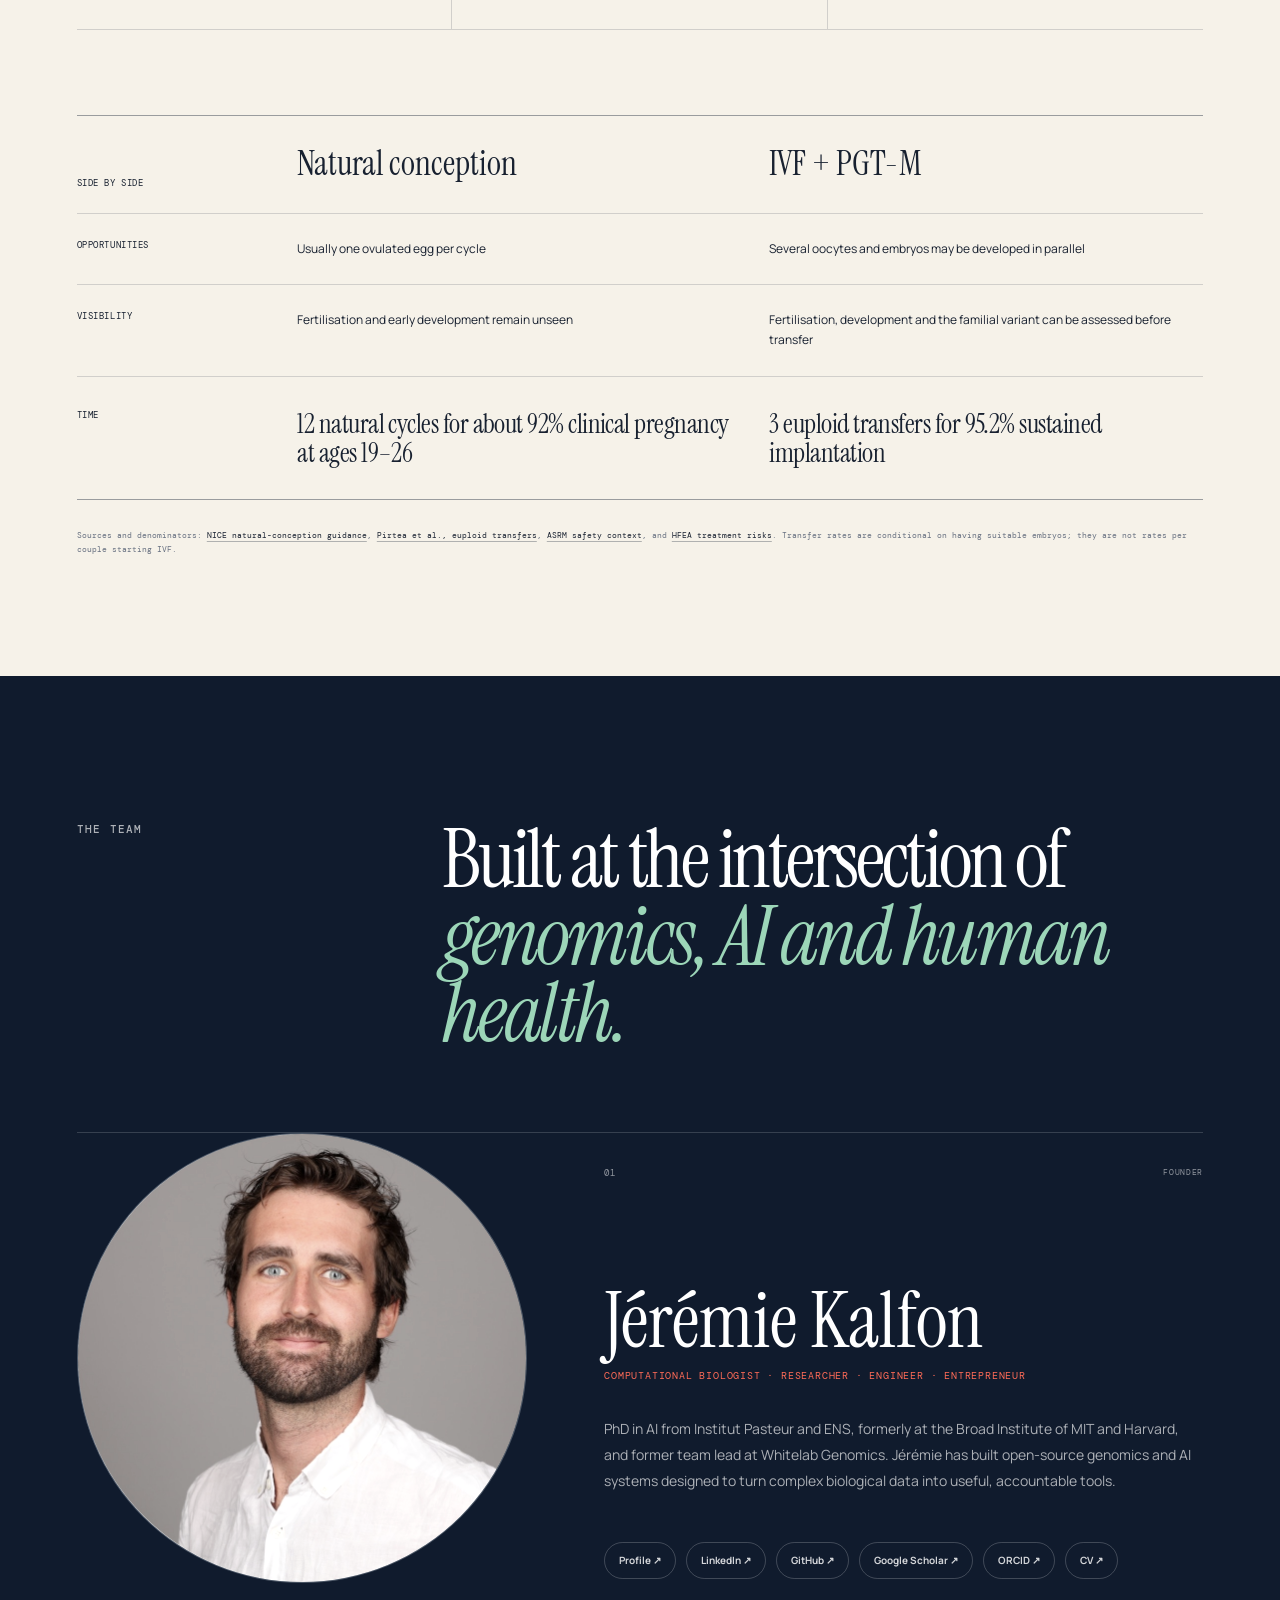
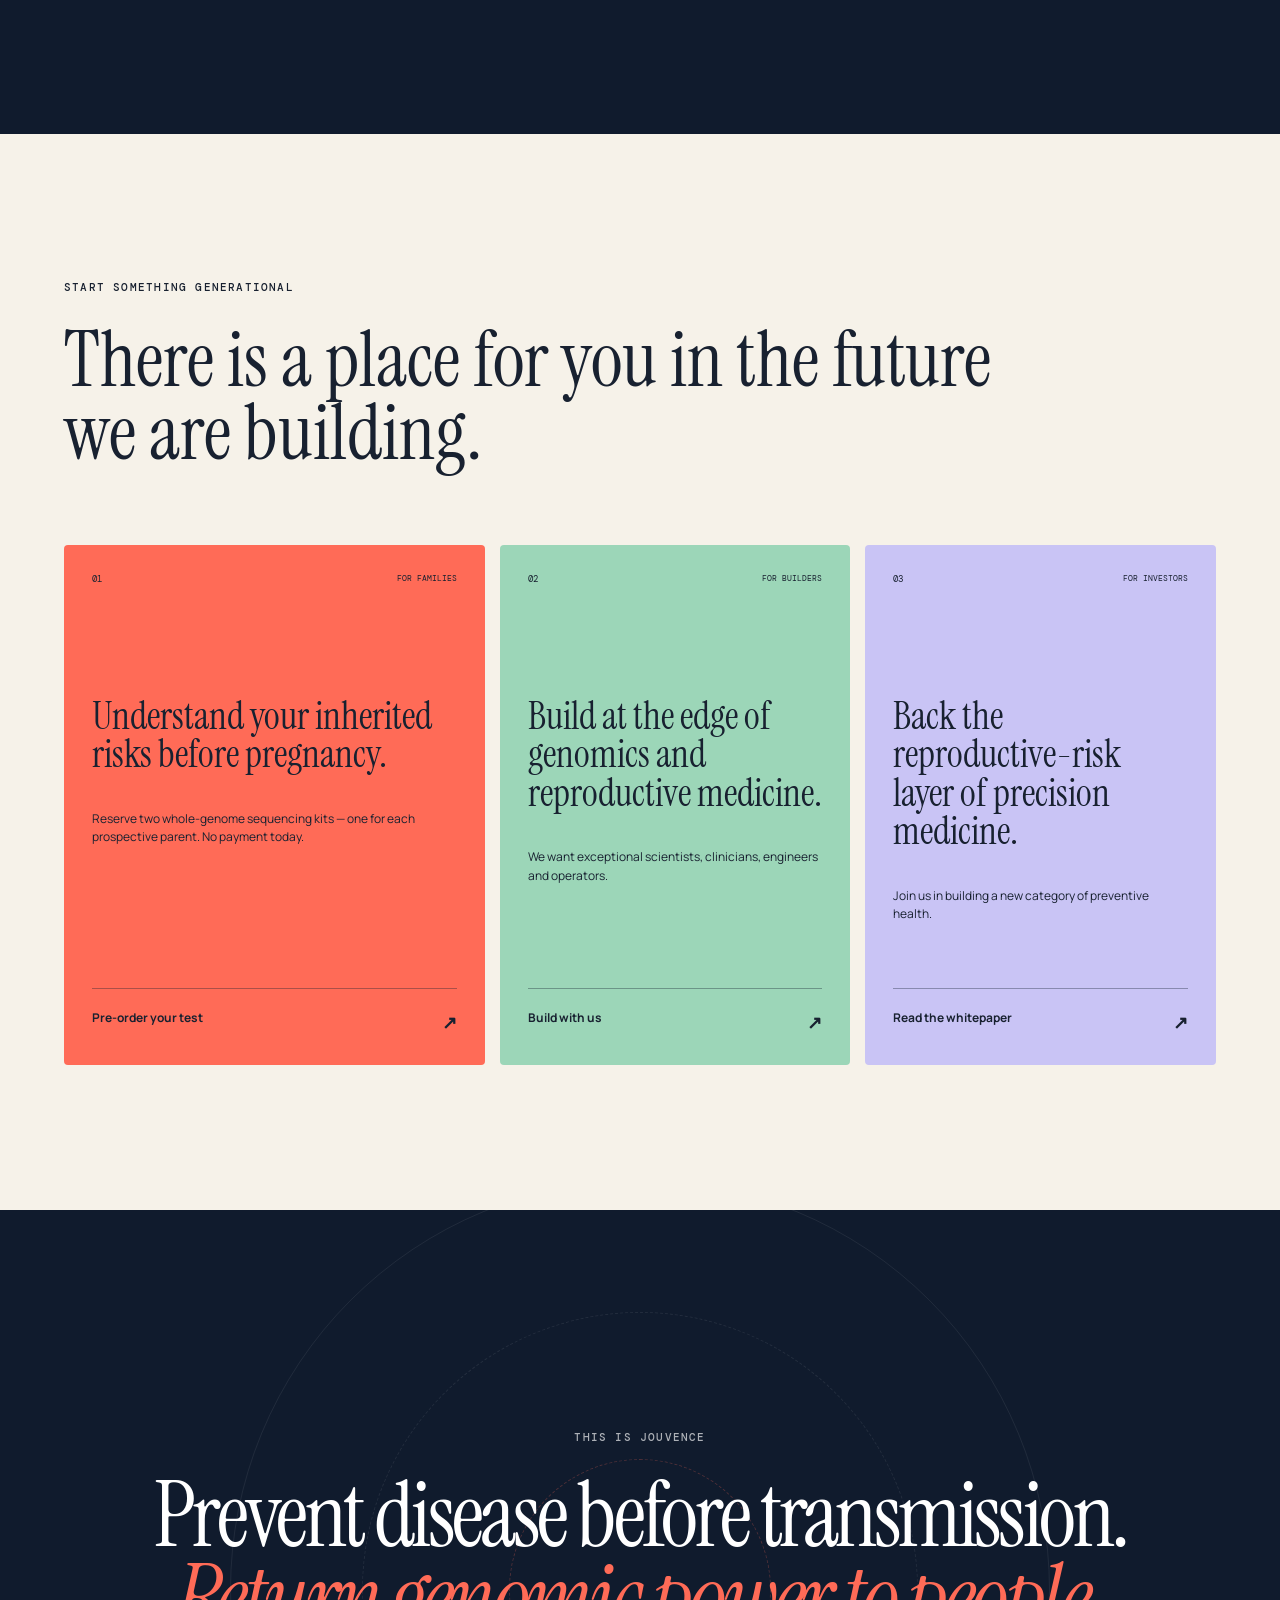
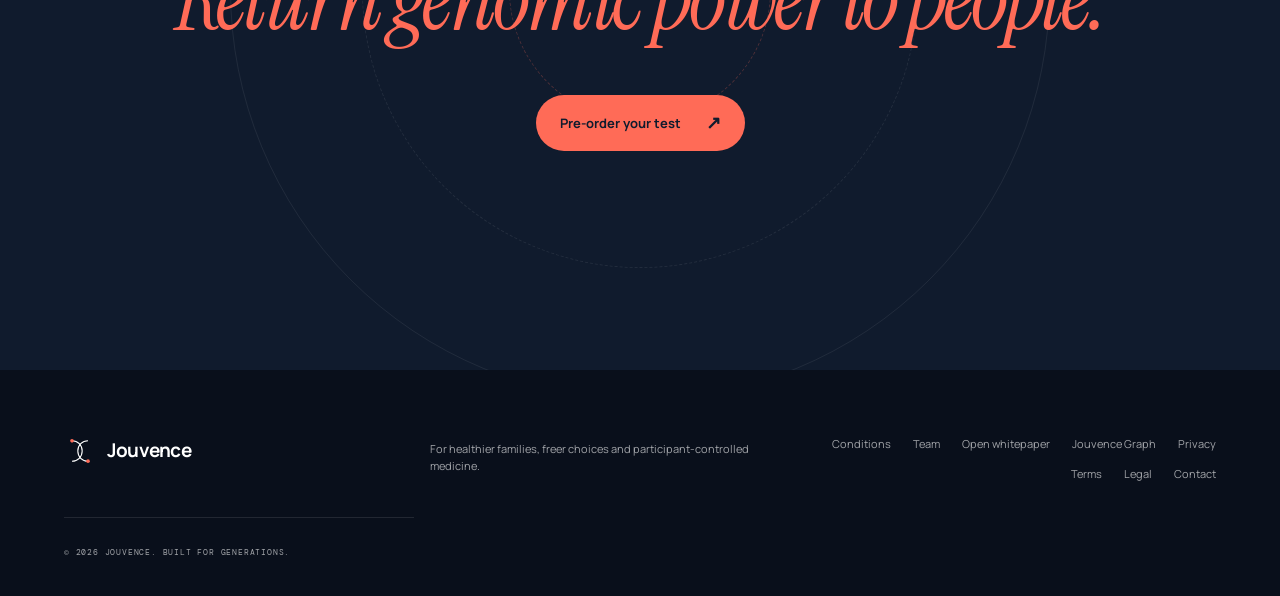
==== commit afd8ee19: "Link Jouvence Graph from the site" ====
--- a/index.html
+++ b/index.html
@@ -47,6 +47,7 @@
         <a href="#science">Science</a>
         <a href="diseases.html">Conditions</a>
         <a href="assets/whitepaper/jouvence-whitepaper.pdf" target="_blank" rel="noopener">Whitepaper</a>
+        <a href="https://www.jkobject.com/jouvence-graph/" target="_blank" rel="noopener">Jouvence Graph</a>
         <a href="#journey">How it works</a>
         <a href="#team">Team</a>
       </nav>
@@ -69,6 +70,7 @@
       <a href="#science">Science</a>
       <a href="diseases.html">Conditions</a>
       <a href="assets/whitepaper/jouvence-whitepaper.pdf" target="_blank" rel="noopener">Whitepaper</a>
+      <a href="https://www.jkobject.com/jouvence-graph/" target="_blank" rel="noopener">Jouvence Graph</a>
       <a href="#journey">How it works</a>
       <a href="#control">Your data</a>
       <a href="#team">Team</a>
@@ -625,7 +627,7 @@
         <span>Jouvence</span>
       </a>
       <p>For healthier families, freer choices and participant-controlled medicine.</p>
-      <div class="footer-links"><a href="diseases.html">Conditions</a><a href="#team">Team</a><a href="assets/whitepaper/jouvence-whitepaper.pdf" target="_blank" rel="noopener">Open whitepaper</a><a href="privacy.html">Privacy</a><a href="terms.html">Terms</a><a href="legal.html">Legal</a><a href="mailto:jkobject@gmail.com">Contact</a></div>
+      <div class="footer-links"><a href="diseases.html">Conditions</a><a href="#team">Team</a><a href="assets/whitepaper/jouvence-whitepaper.pdf" target="_blank" rel="noopener">Open whitepaper</a><a href="https://www.jkobject.com/jouvence-graph/" target="_blank" rel="noopener">Jouvence Graph</a><a href="privacy.html">Privacy</a><a href="terms.html">Terms</a><a href="legal.html">Legal</a><a href="mailto:jkobject@gmail.com">Contact</a></div>
       <p class="copyright">© <span data-year></span> Jouvence. Built for generations.</p>
     </footer>
 
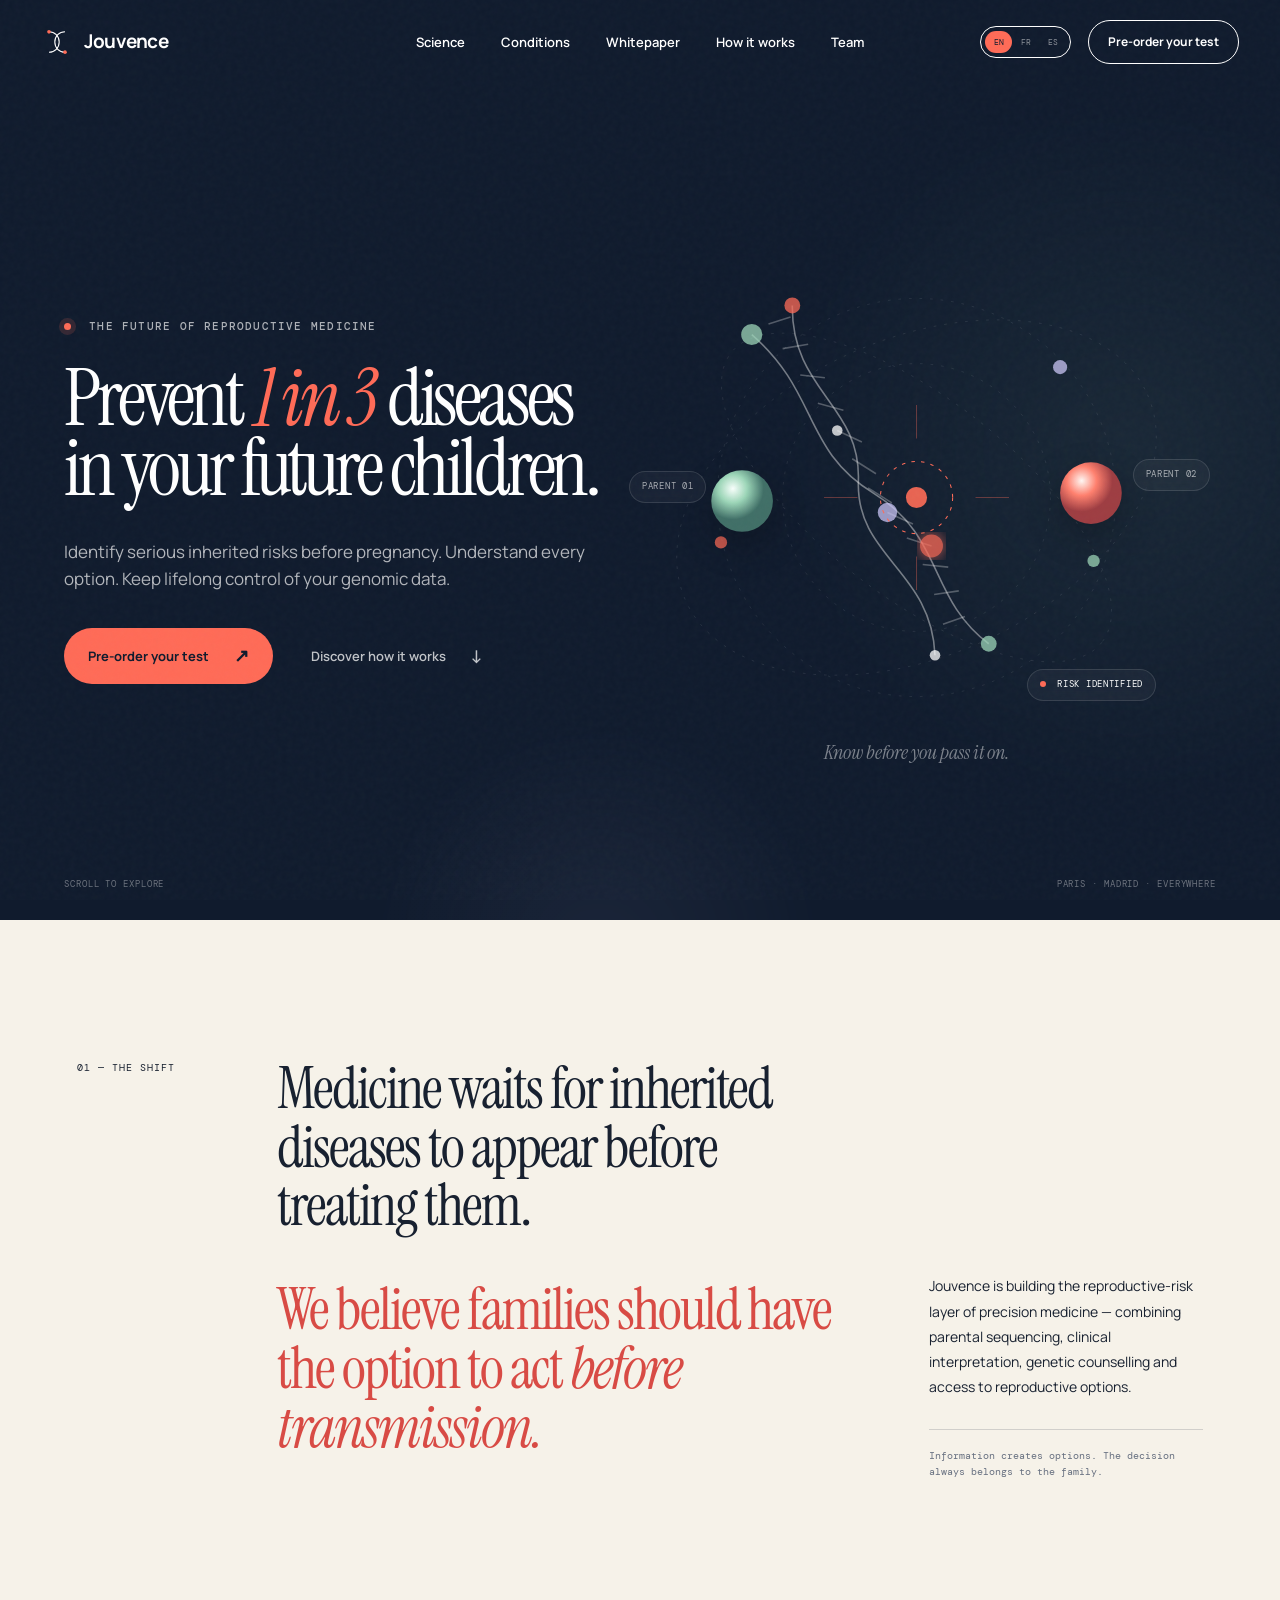
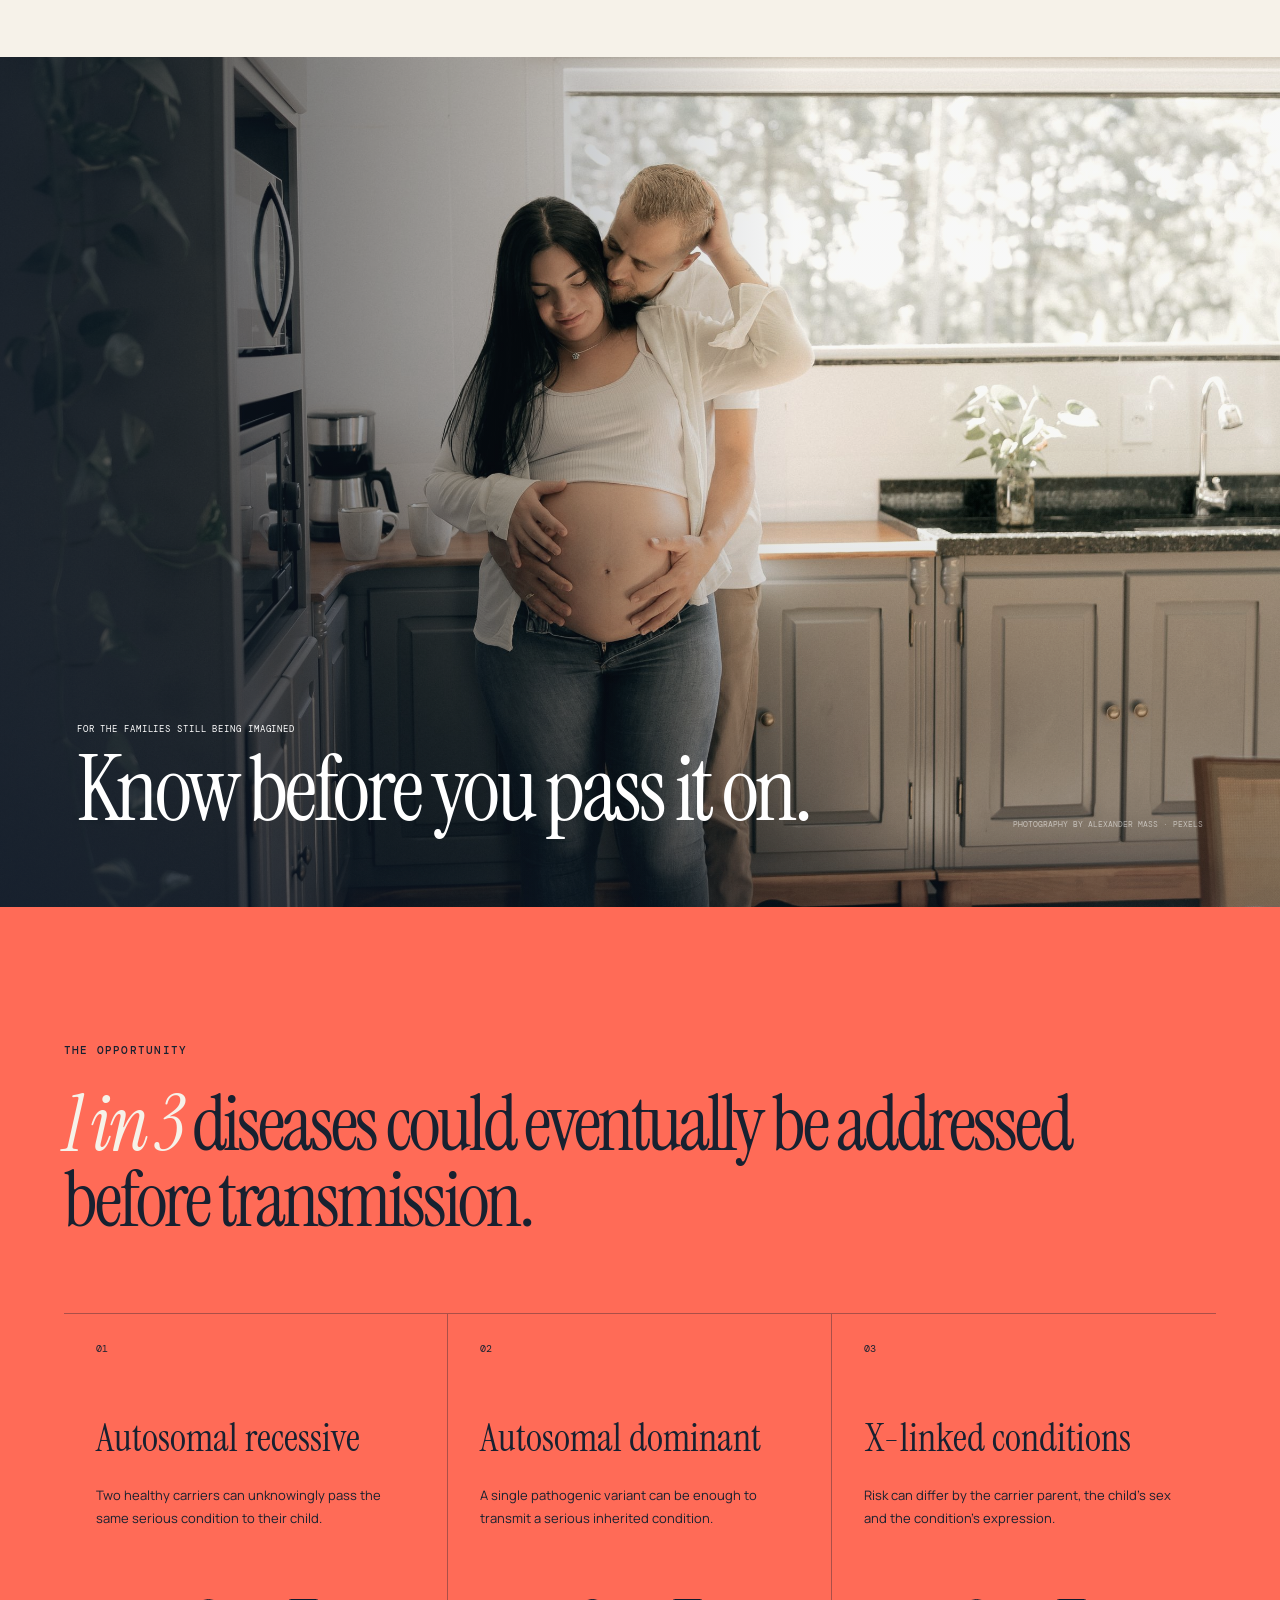
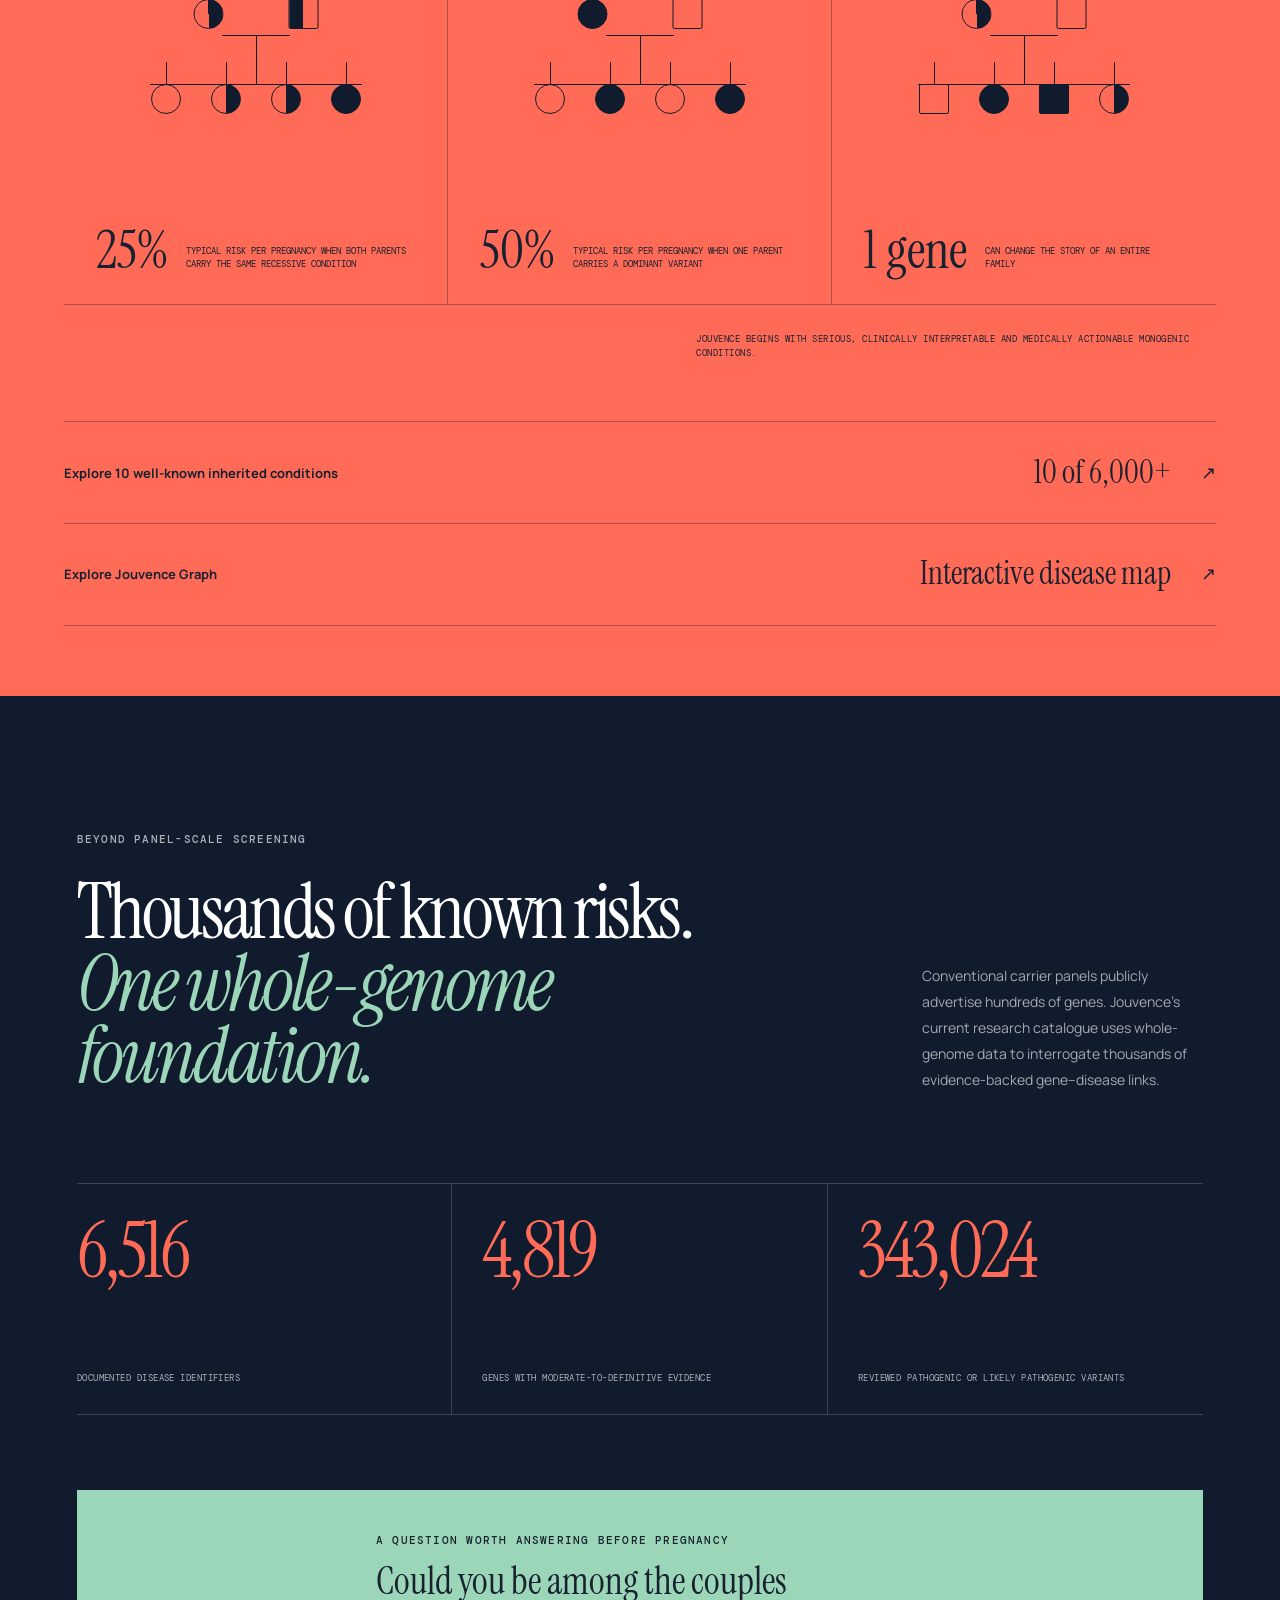
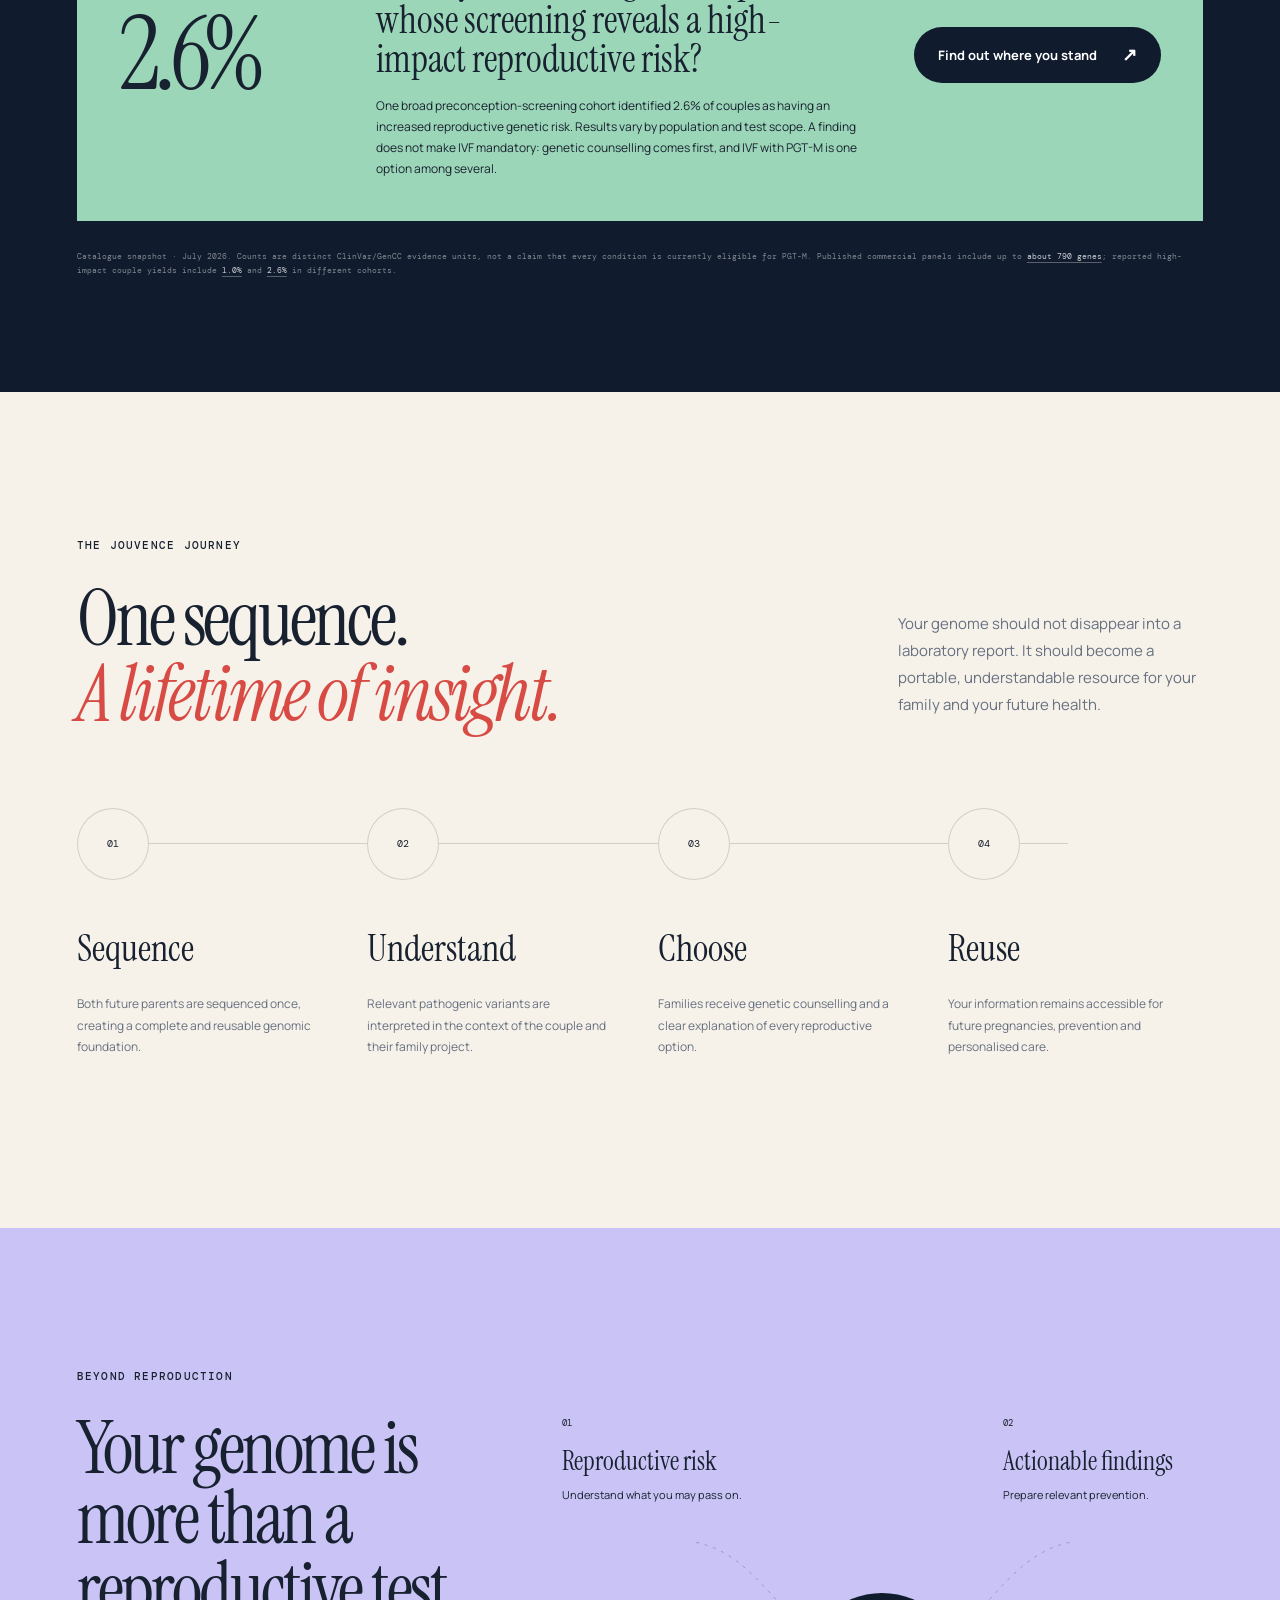
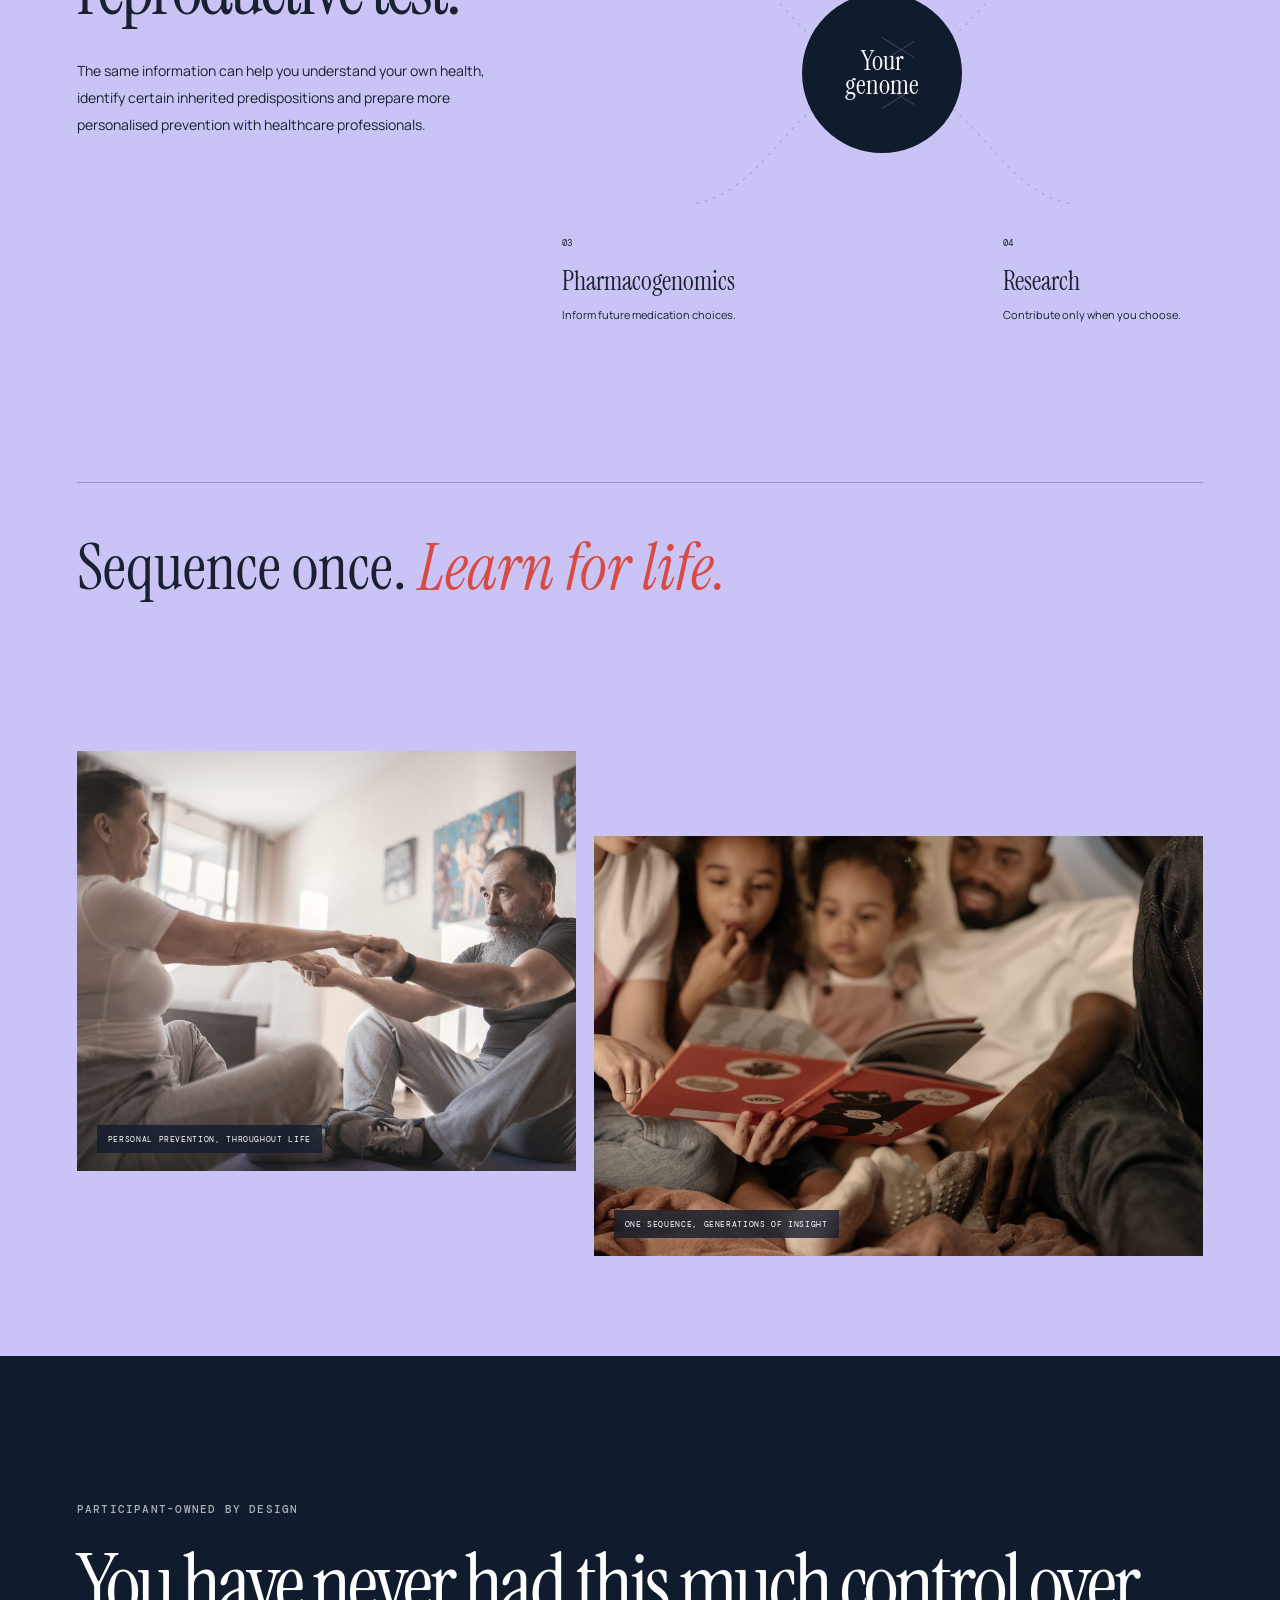
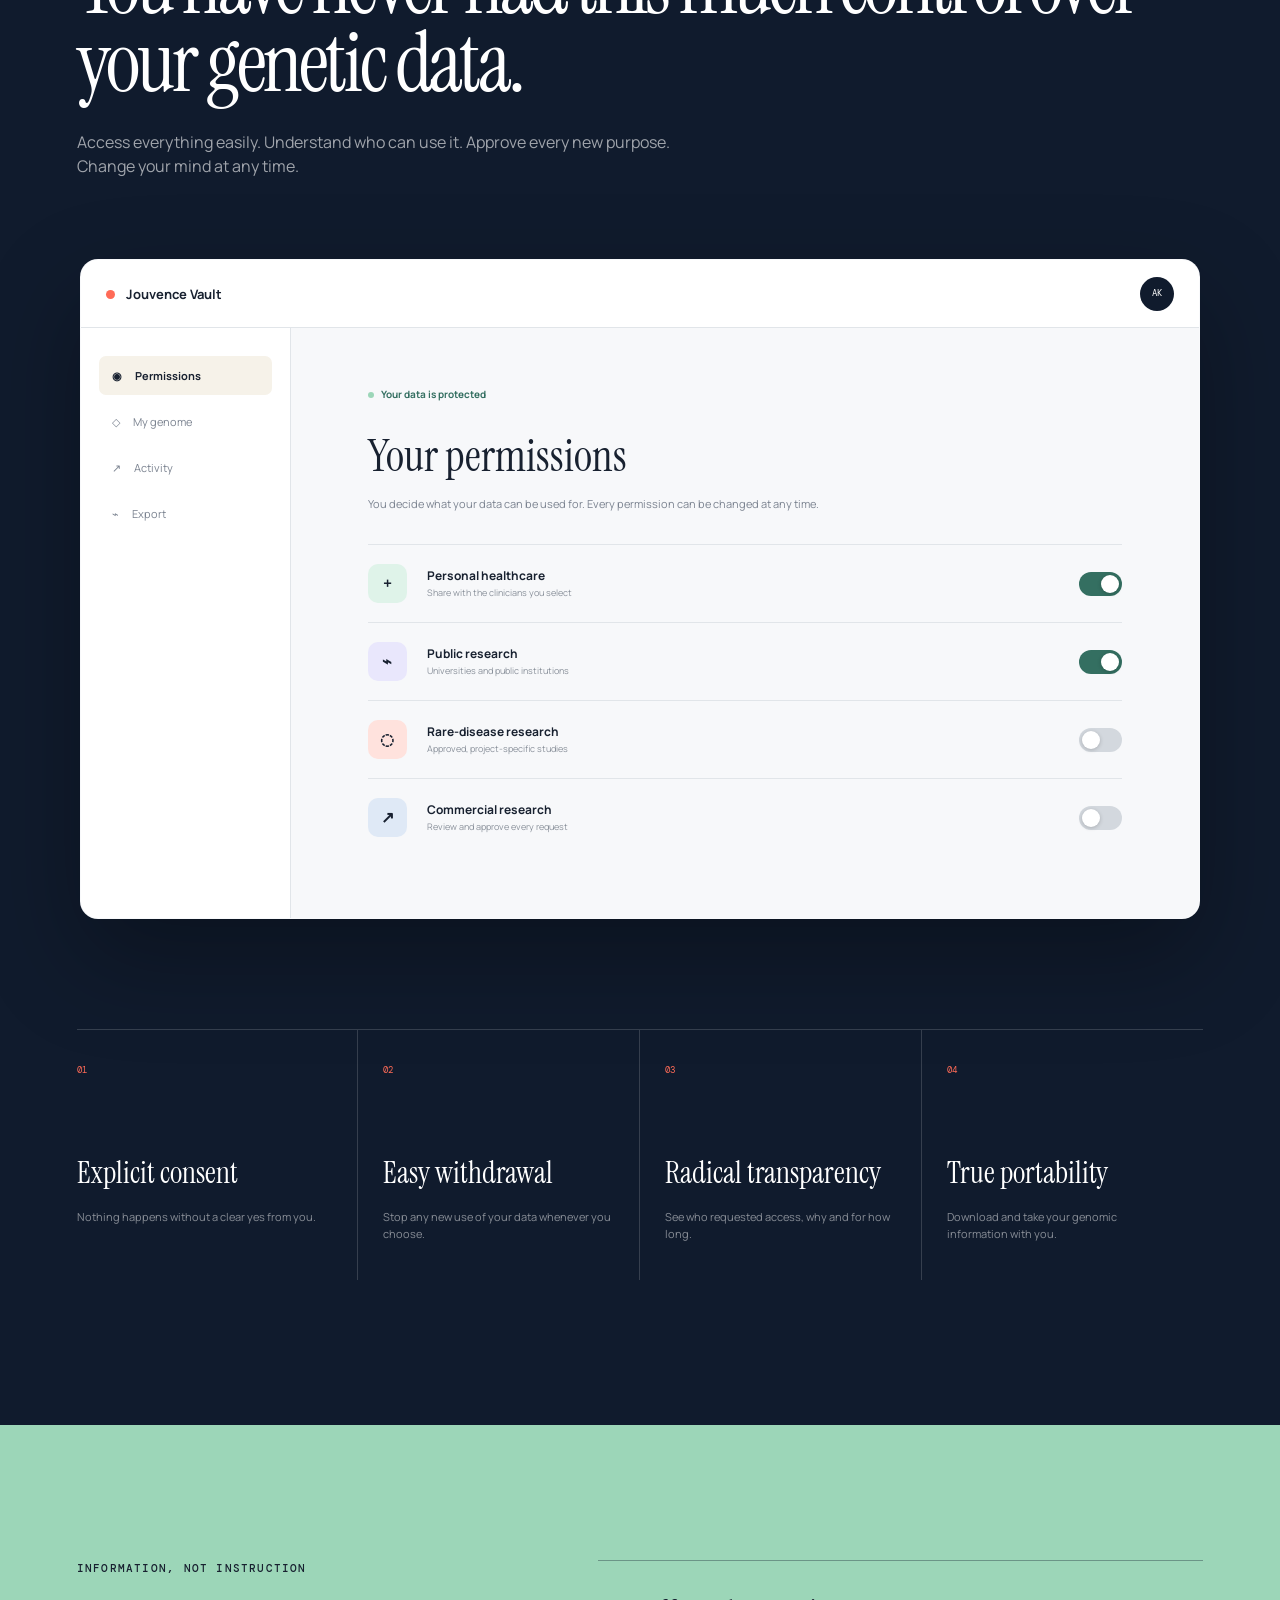
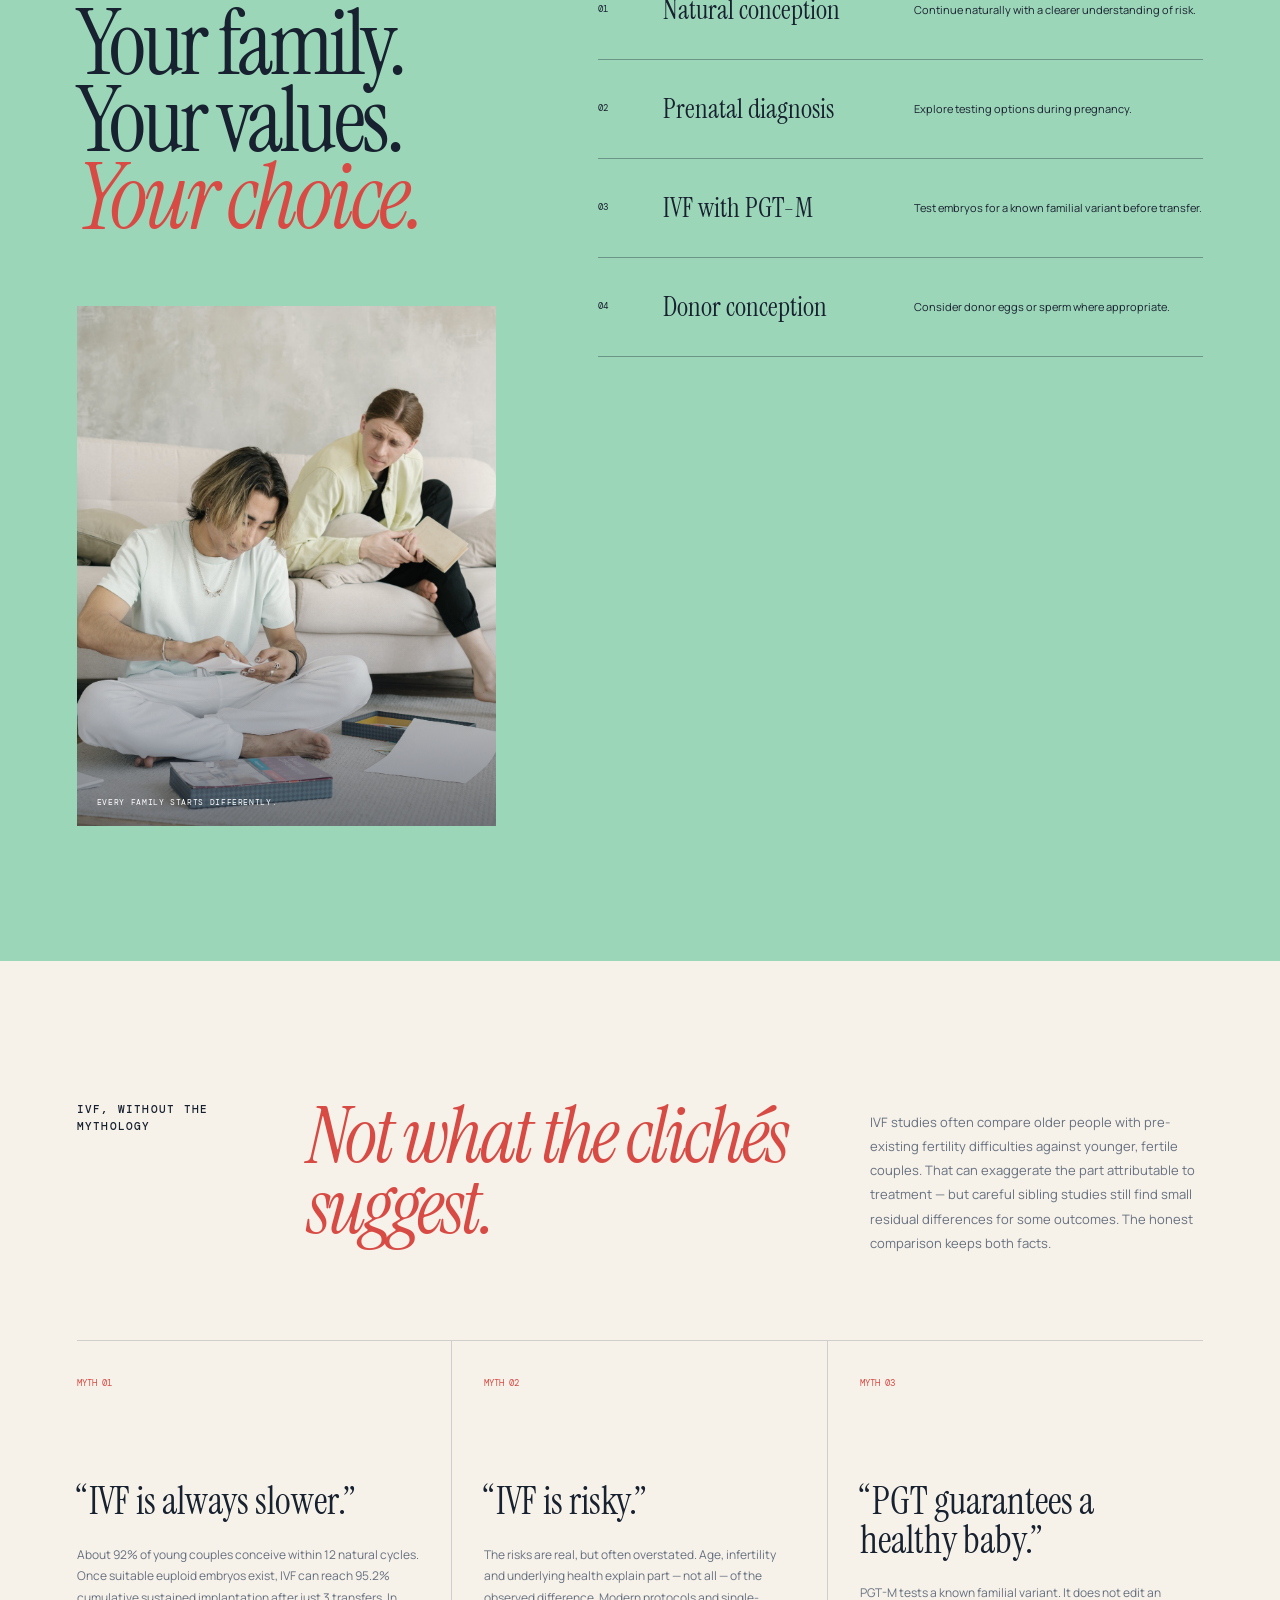
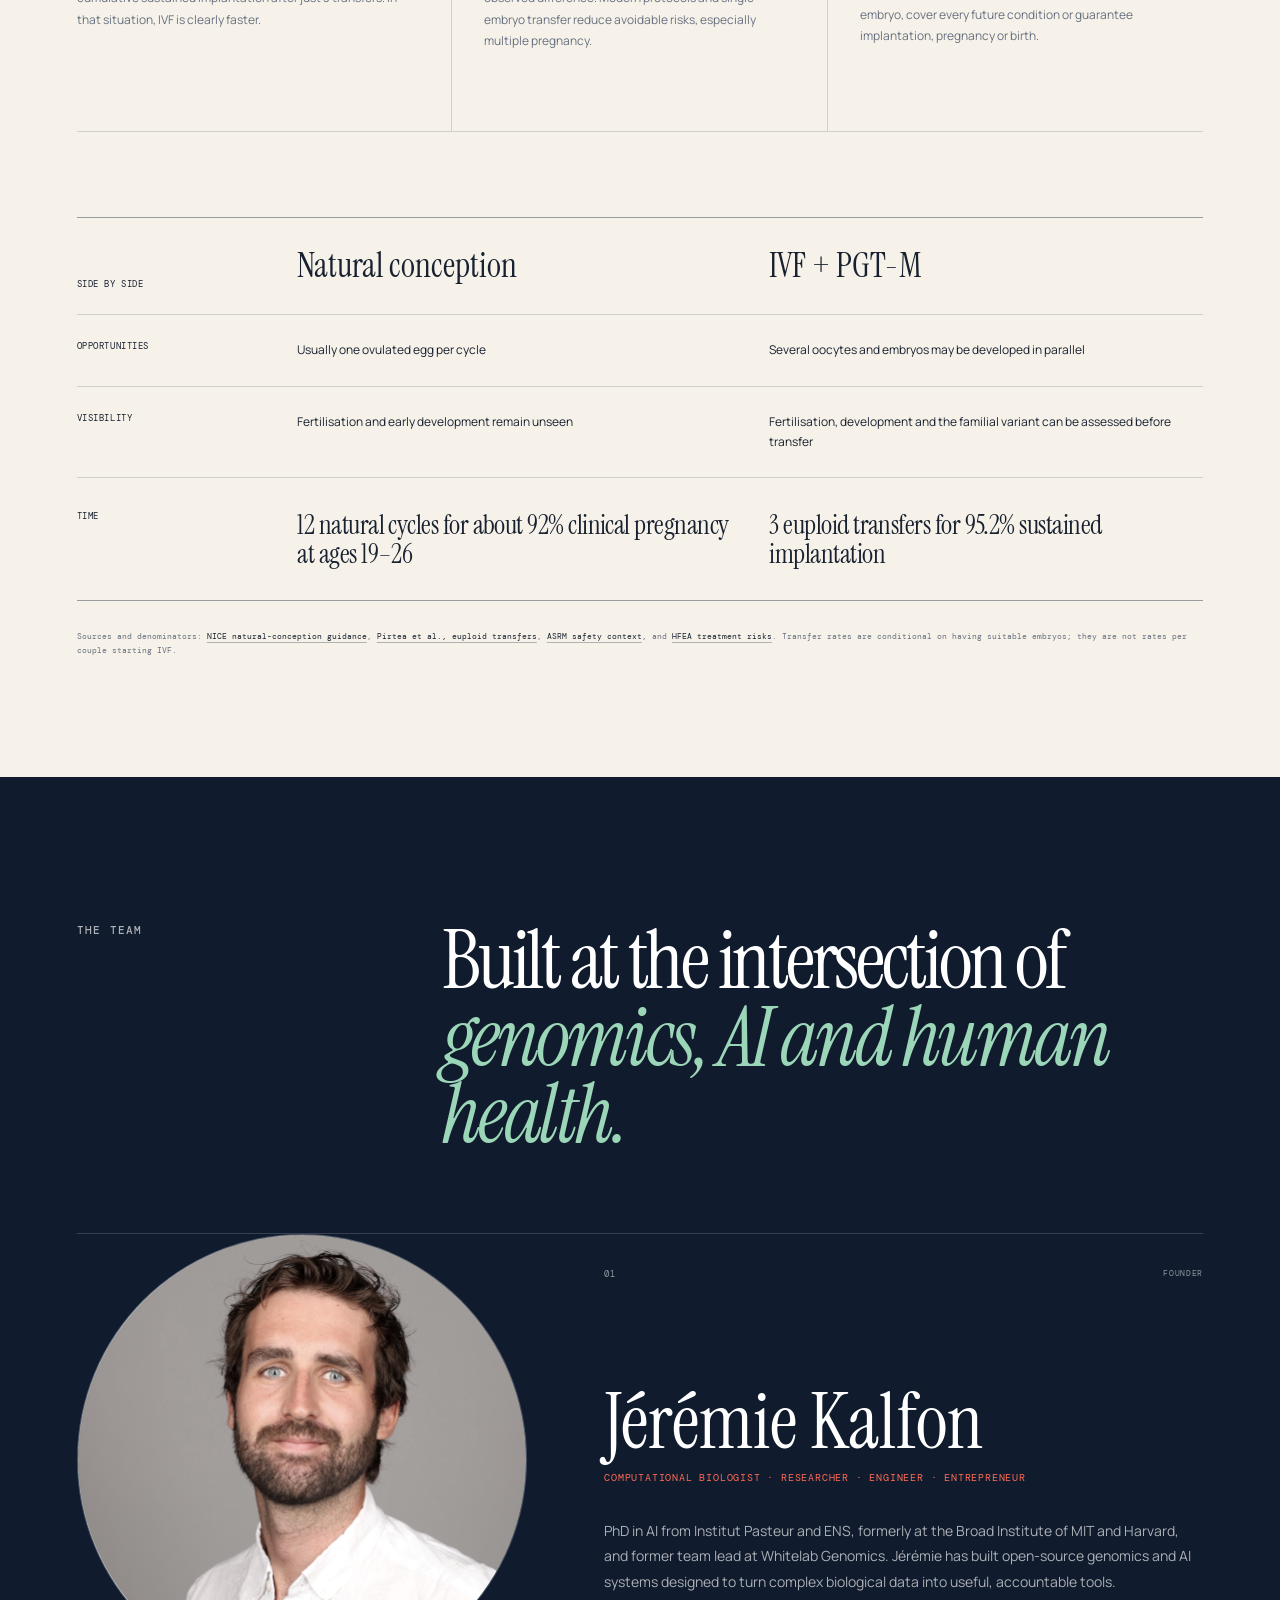
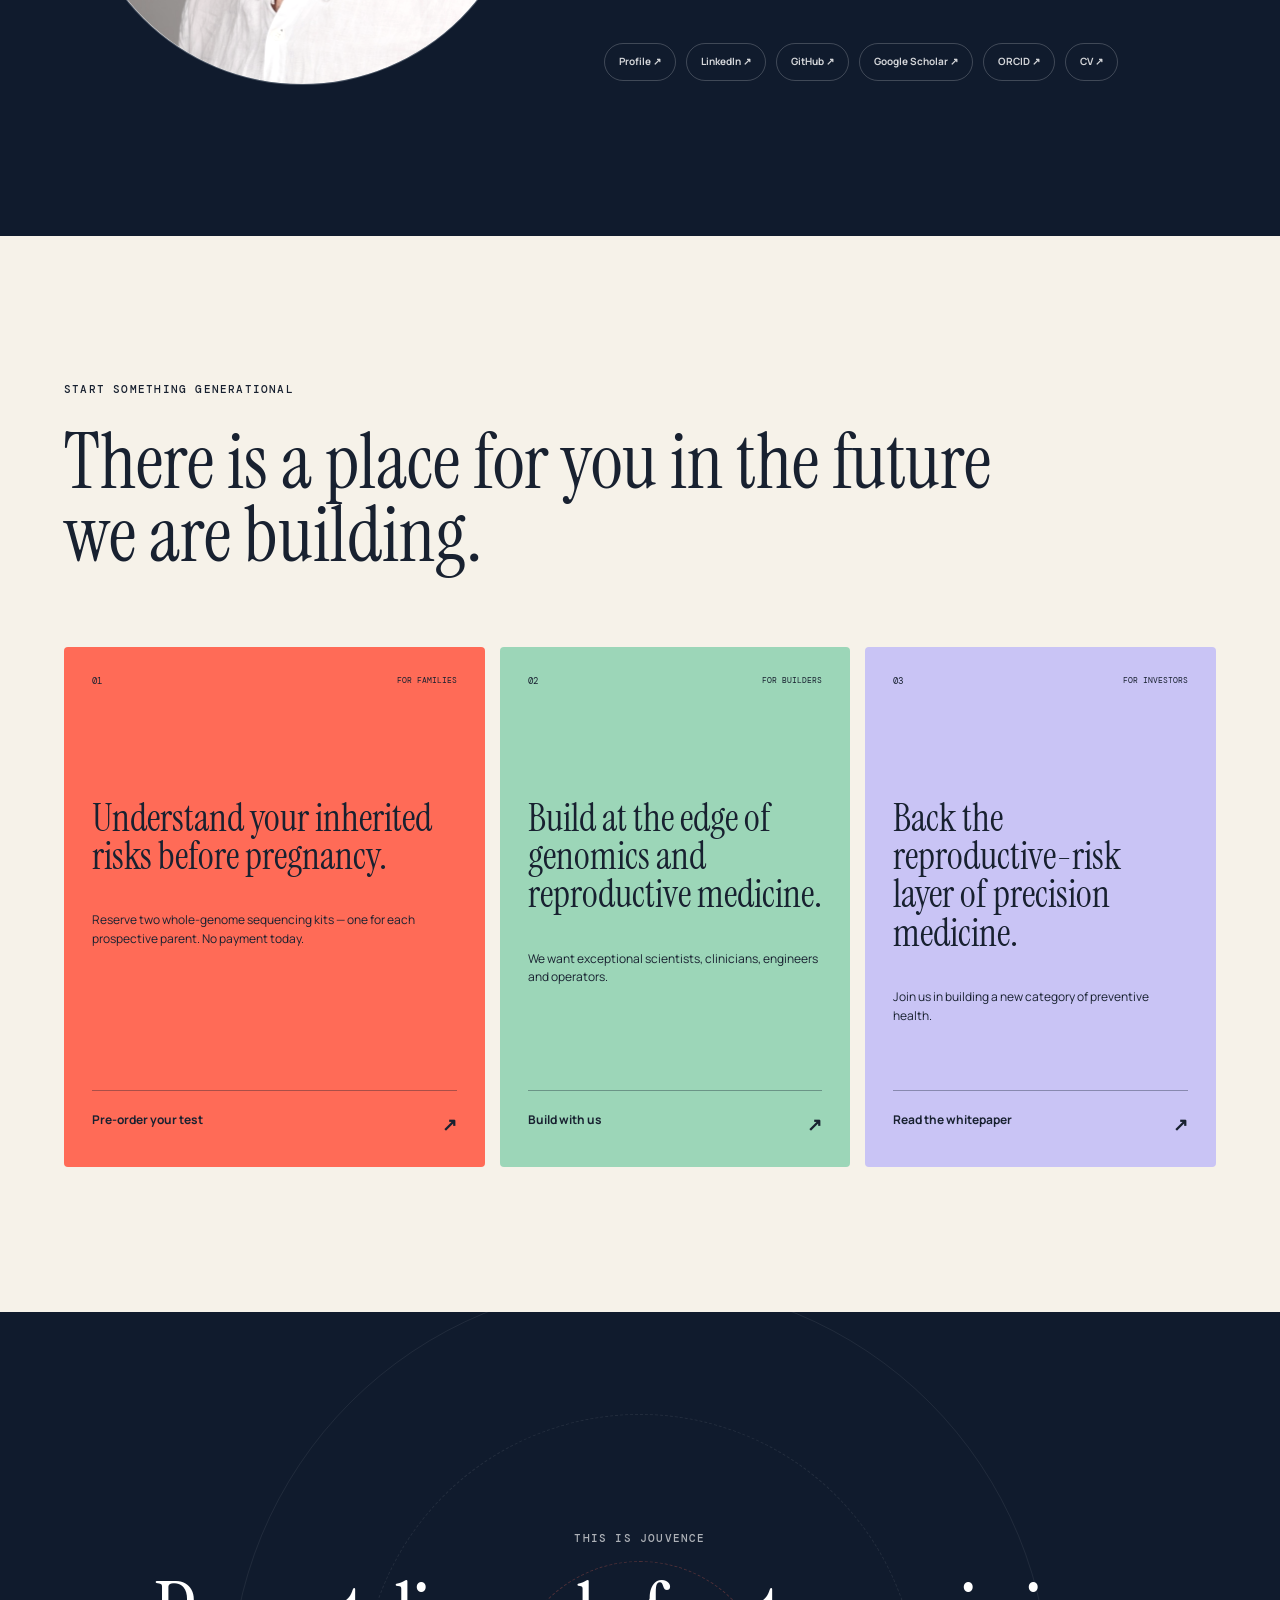
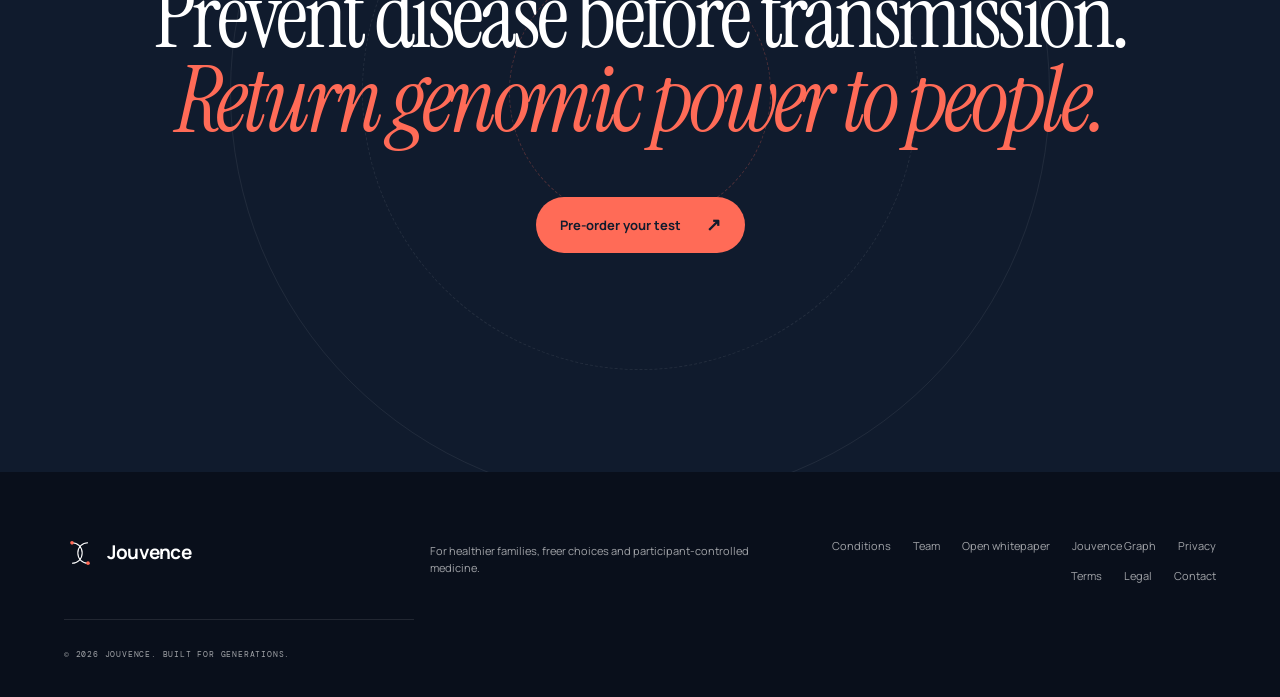
==== commit e09cd98a: "Refine Jouvence Graph navigation" ====
--- a/index.html
+++ b/index.html
@@ -47,7 +47,6 @@
         <a href="#science">Science</a>
         <a href="diseases.html">Conditions</a>
         <a href="assets/whitepaper/jouvence-whitepaper.pdf" target="_blank" rel="noopener">Whitepaper</a>
-        <a href="https://www.jkobject.com/jouvence-graph/" target="_blank" rel="noopener">Jouvence Graph</a>
         <a href="#journey">How it works</a>
         <a href="#team">Team</a>
       </nav>
@@ -264,6 +263,10 @@
           <span>Explore 10 well-known inherited conditions</span>
           <strong>10 of 6,000+ <i aria-hidden="true">↗</i></strong>
         </a>
+        <a class="disease-page-link graph-page-link" href="https://www.jkobject.com/jouvence-graph/" target="_blank" rel="noopener">
+          <span>Explore Jouvence Graph</span>
+          <strong>Interactive disease map <i aria-hidden="true">↗</i></strong>
+        </a>
       </section>
 
       <section class="coverage section-dark" aria-labelledby="coverage-title">
--- a/styles.css
+++ b/styles.css
@@ -193,6 +193,7 @@
 .disease-page-link span { font-size: 13px; font-weight: 700; }
 .disease-page-link strong { display: flex; align-items: center; gap: 30px; font-family: var(--serif); font-size: 32px; font-weight: 400; }
 .disease-page-link i { font-family: var(--sans); font-size: 18px; font-style: normal; }
+.graph-page-link { margin-top: -1px; border-top: 0; }
 
 .coverage { padding: 135px 6vw 115px; }
 .coverage-heading { display: grid; grid-template-columns: 1.45fr .55fr; gap: 8vw; align-items: end; }
@@ -369,7 +370,7 @@
   .site-header { grid-template-columns: 1fr auto; }
   .menu-button { display: block; position: relative; width: 42px; height: 42px; padding: 0; border: 1px solid currentColor; border-radius: 50%; background: transparent; color: inherit; }
   .menu-button span { position: absolute; left: 12px; right: 12px; height: 1px; background: currentColor; transition: transform .25s, top .25s; }.menu-button span:first-child { top: 16px; }.menu-button span:last-child { top: 23px; }.menu-button[aria-expanded="true"] span:first-child { top: 20px; transform: rotate(45deg); }.menu-button[aria-expanded="true"] span:last-child { top: 20px; transform: rotate(-45deg); }
-  .mobile-nav { position: fixed; z-index: 45; inset: 0; padding: 120px 6vw 45px; display: flex; flex-direction: column; gap: 25px; background: var(--ivory); color: var(--ink); font-family: var(--serif); font-size: 37px; visibility: hidden; transform: translateY(-100%); transition: transform .45s cubic-bezier(.76,0,.24,1), visibility 0s .45s; }.mobile-nav.is-open { visibility: visible; transform: translateY(0); transition-delay: 0s; }
+  .mobile-nav { position: fixed; z-index: 45; inset: 0; padding: 120px 6vw max(45px, env(safe-area-inset-bottom)); display: flex; flex-direction: column; gap: clamp(18px, 3vh, 25px); overflow-y: auto; overscroll-behavior: contain; scrollbar-width: thin; background: var(--ivory); color: var(--ink); font-family: var(--serif); font-size: 37px; visibility: hidden; transform: translateY(-100%); transition: transform .45s cubic-bezier(.76,0,.24,1), visibility 0s .45s; }.mobile-nav.is-open { visibility: visible; transform: translateY(0); transition-delay: 0s; }
   .hero { min-height: 1000px; height: auto; grid-template-columns: 1fr; padding-top: 155px; }
   .hero-copy { max-width: 800px; }.genome-stage { width: min(680px, 85vw); margin-top: -10px; }
   .manifesto { grid-template-columns: 100px 1fr; }.manifesto-aside { grid-column: 2; max-width: 550px; }
